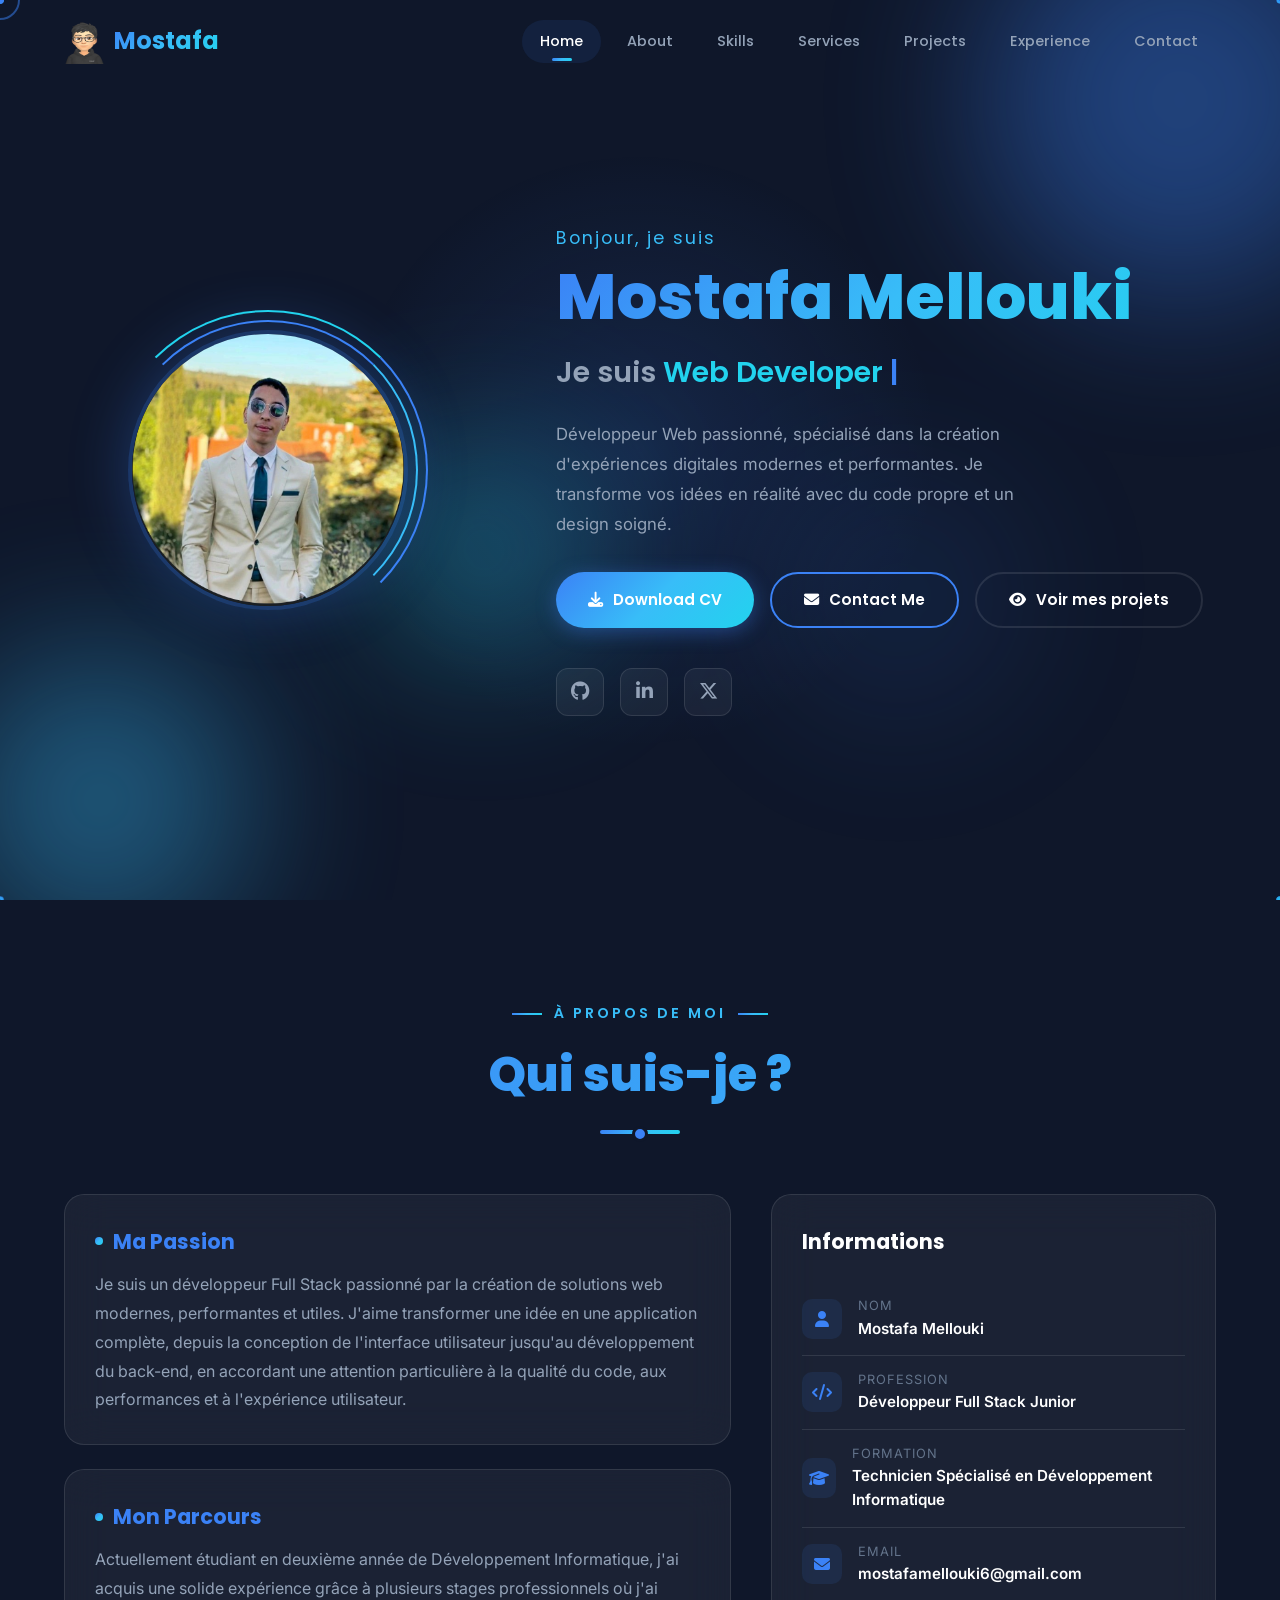
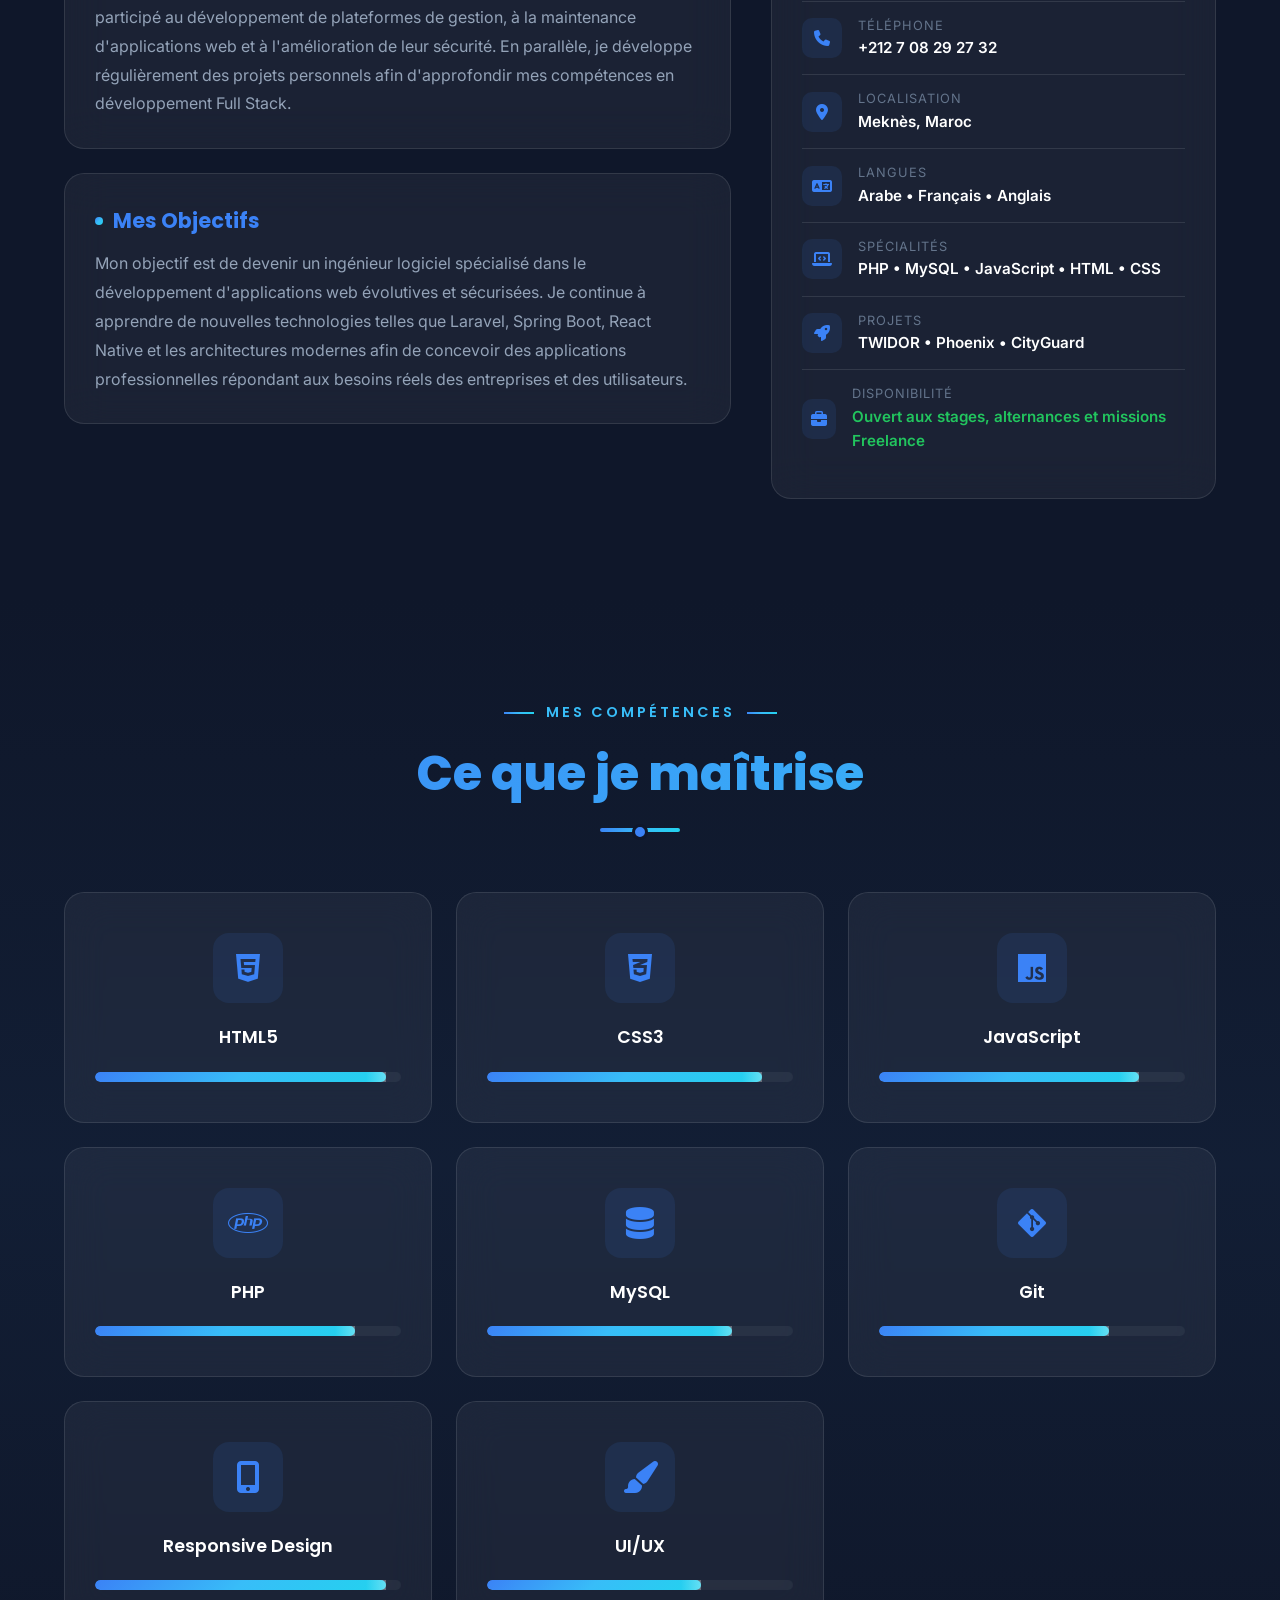
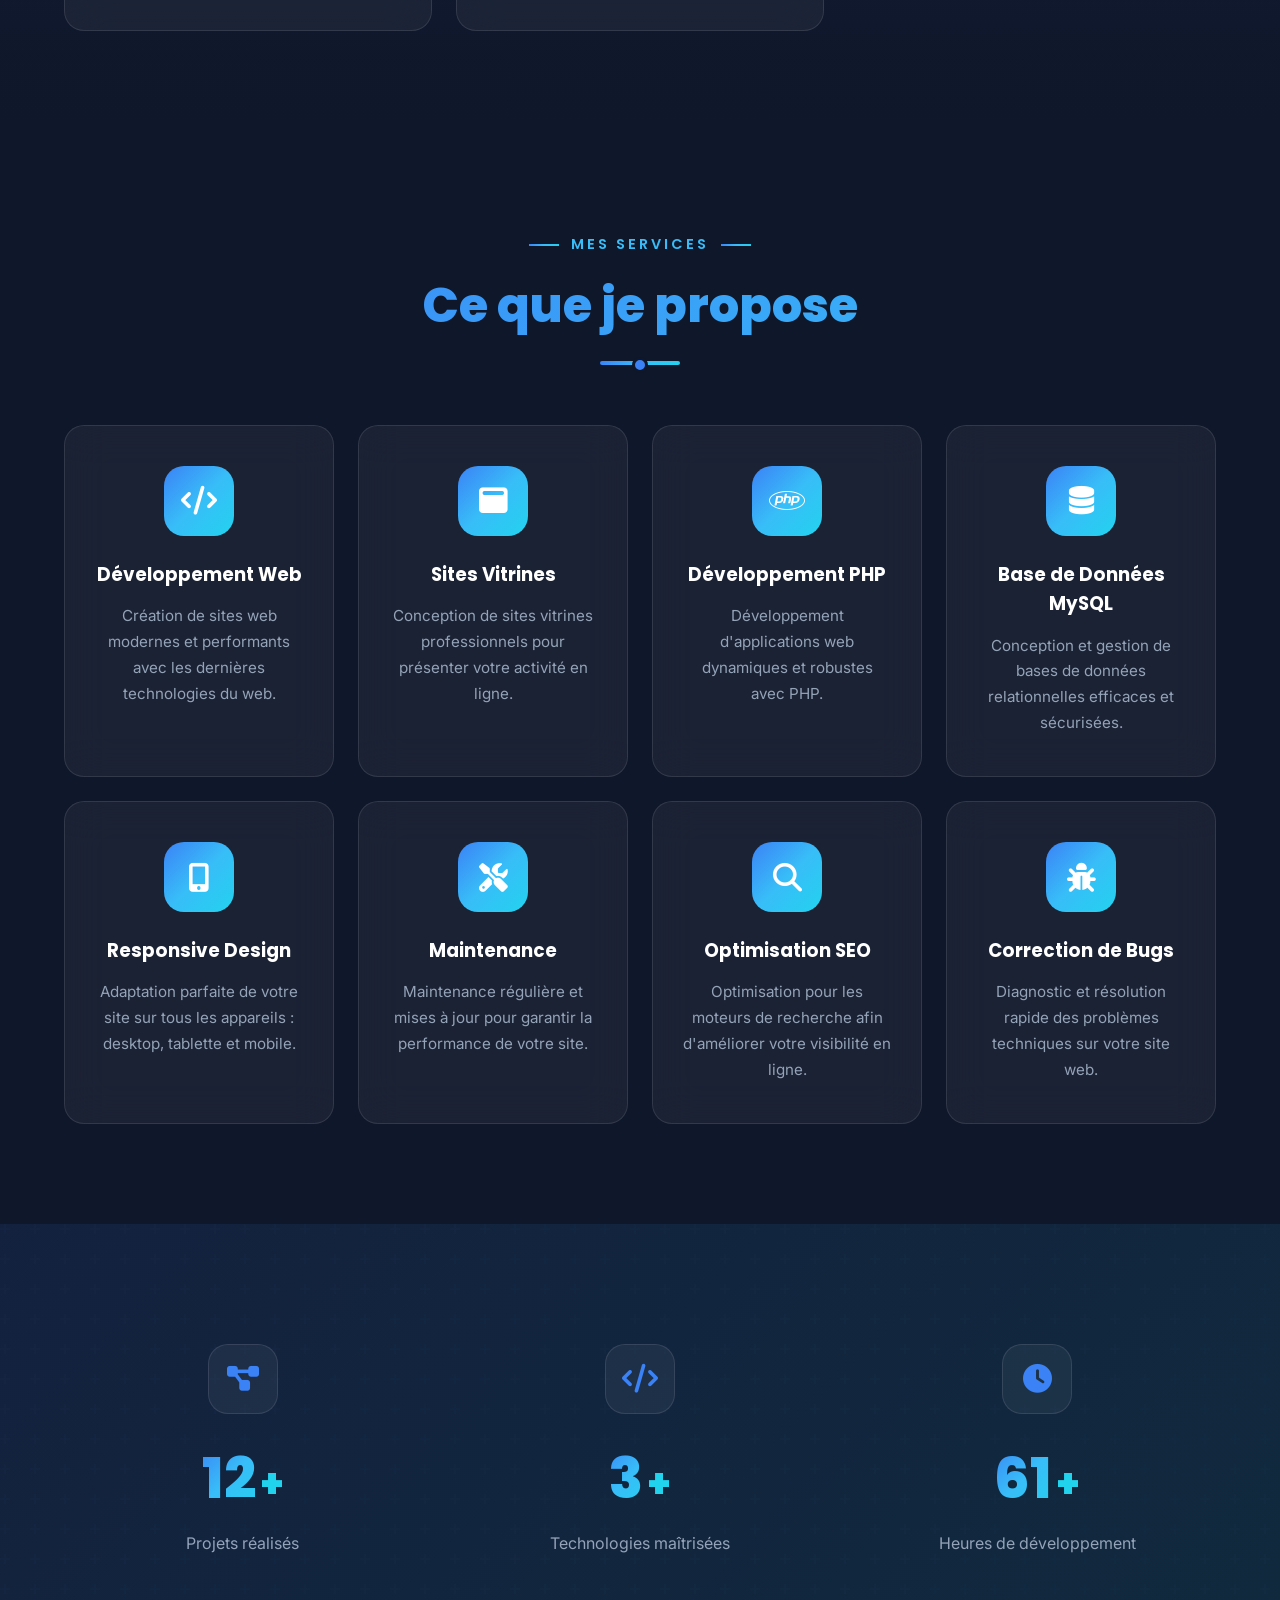
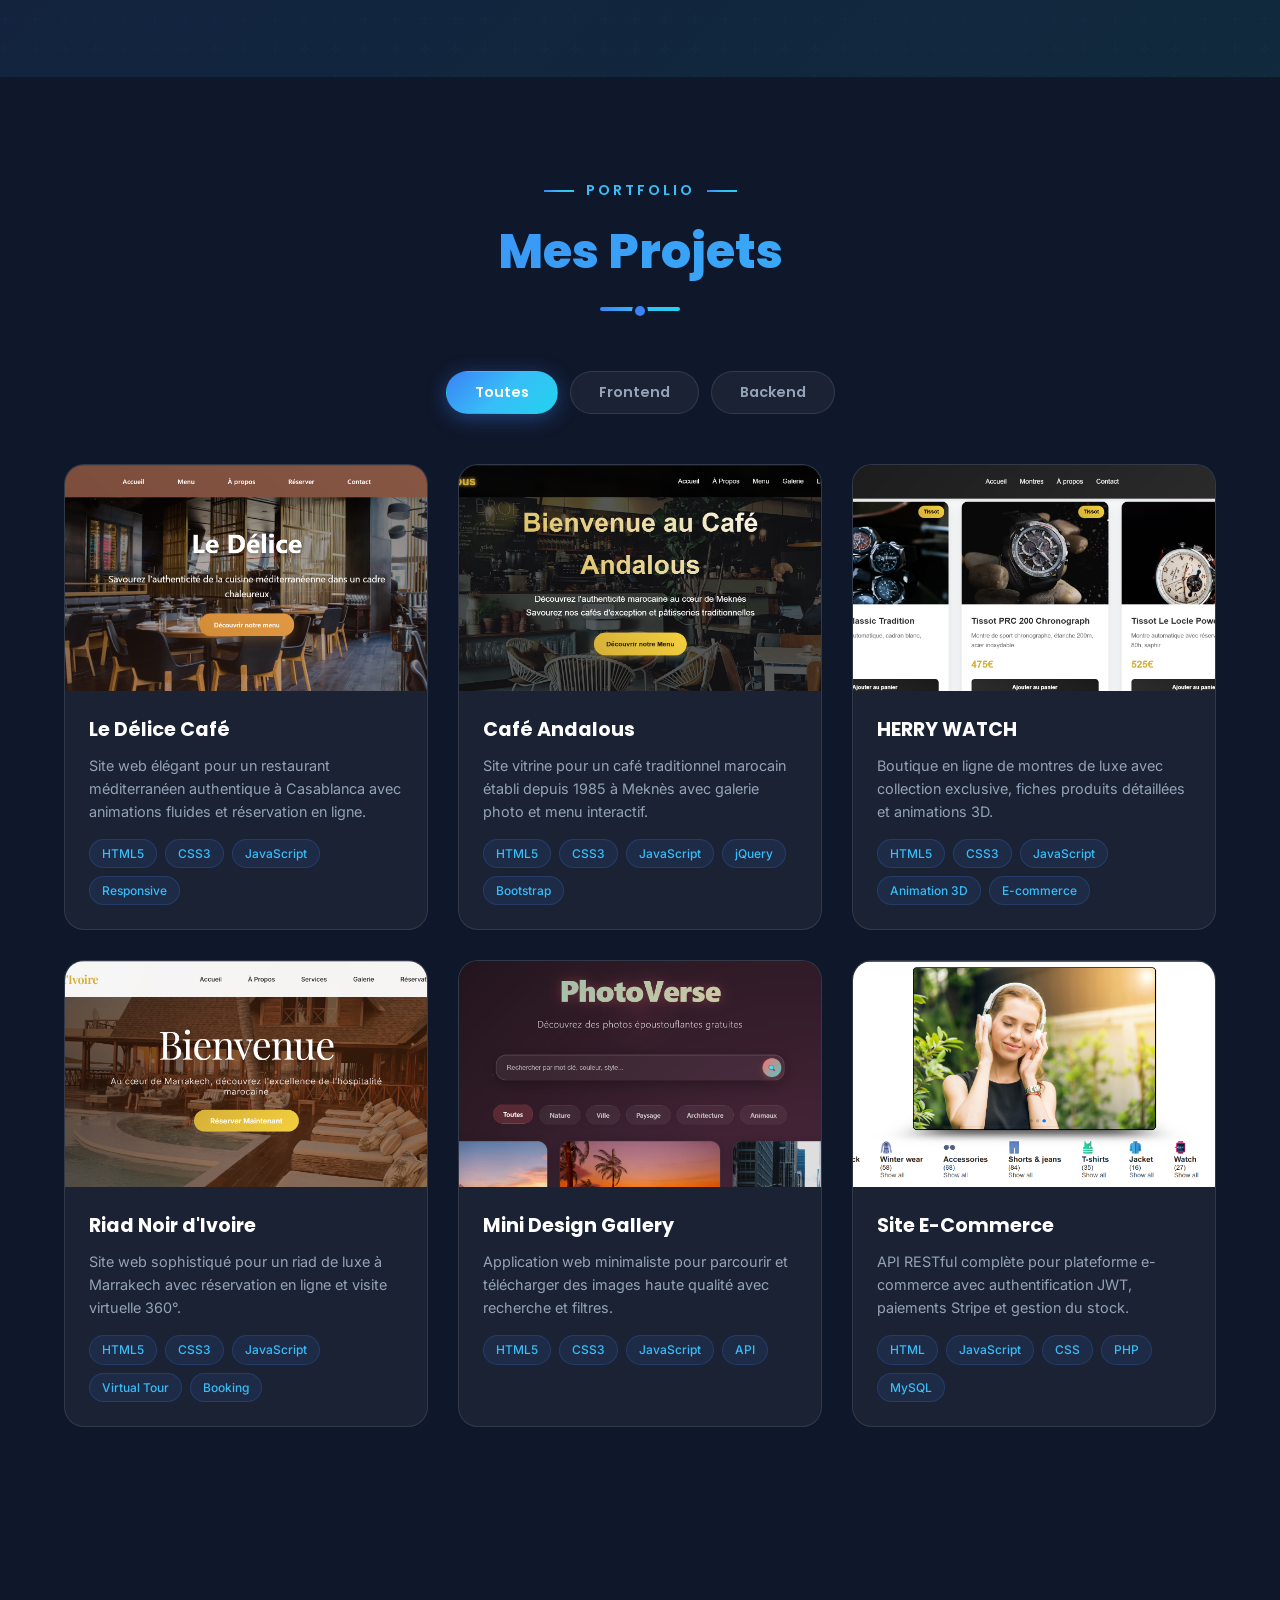
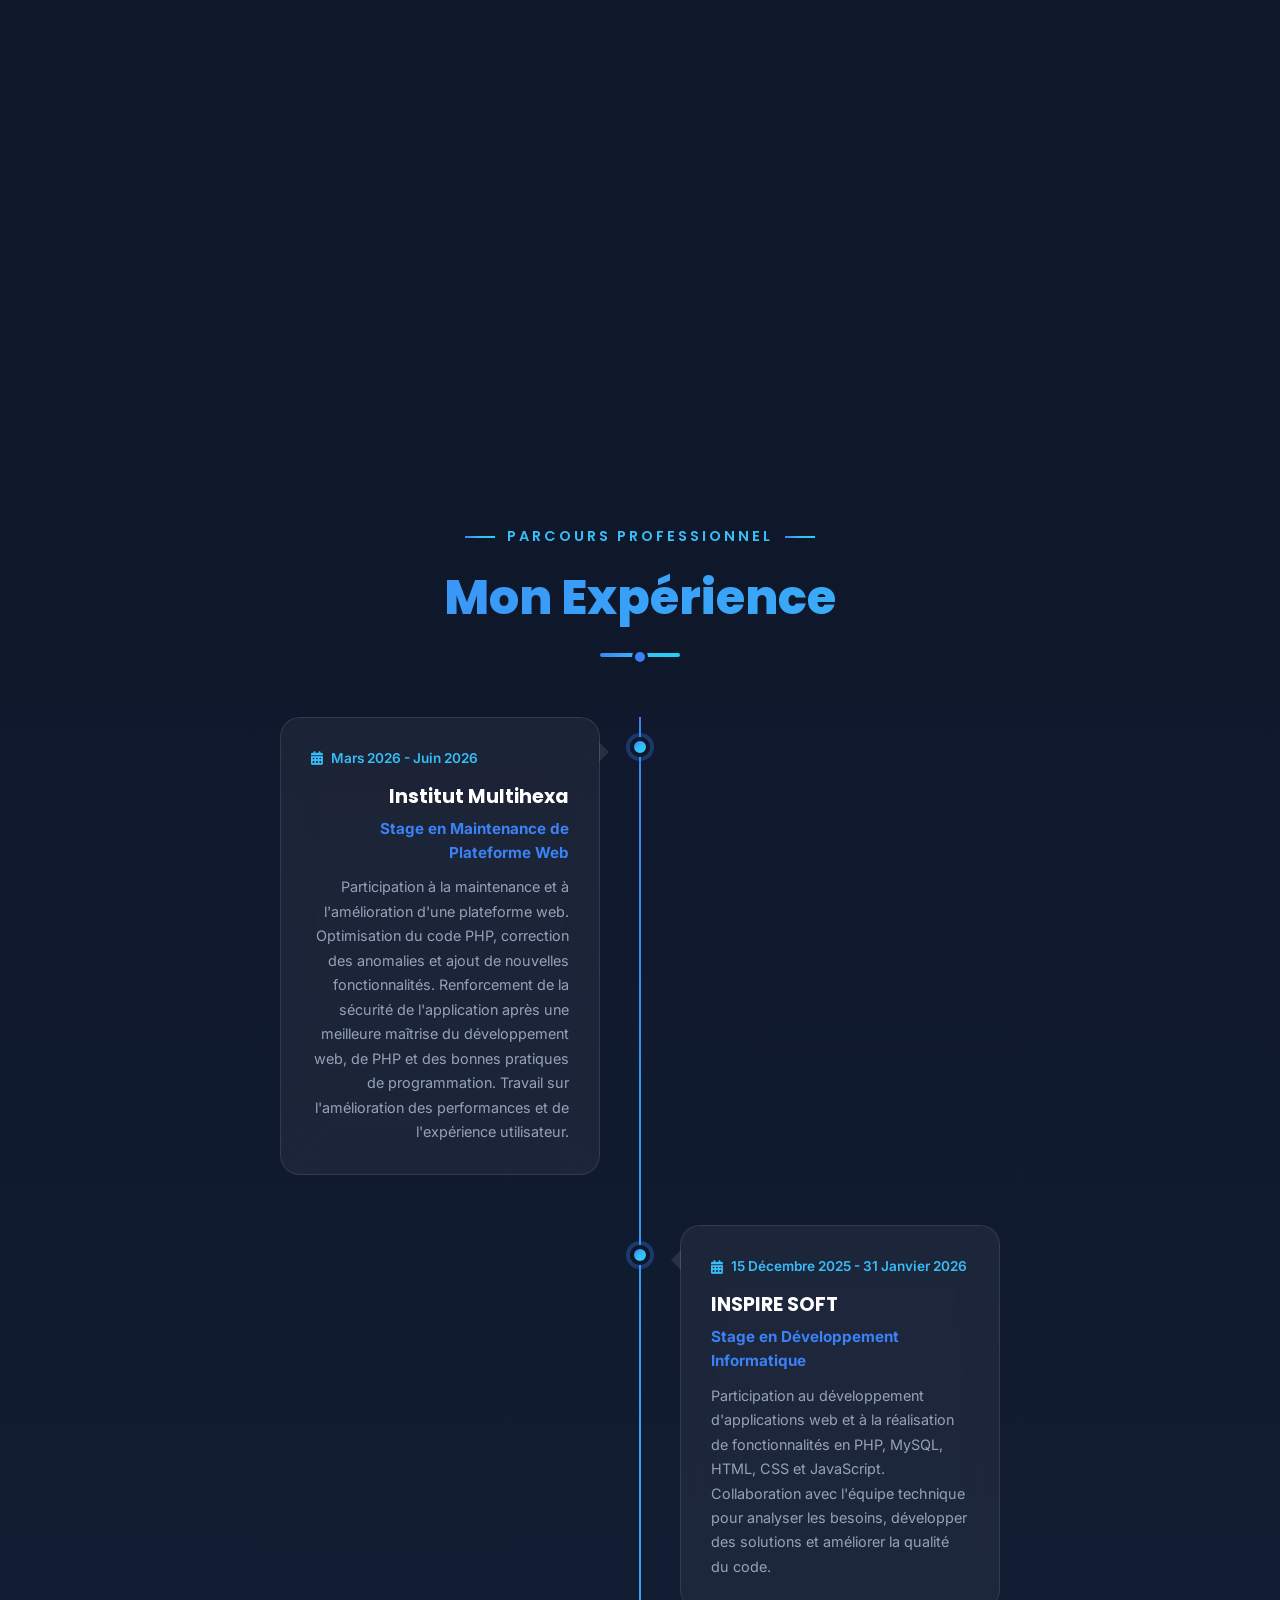
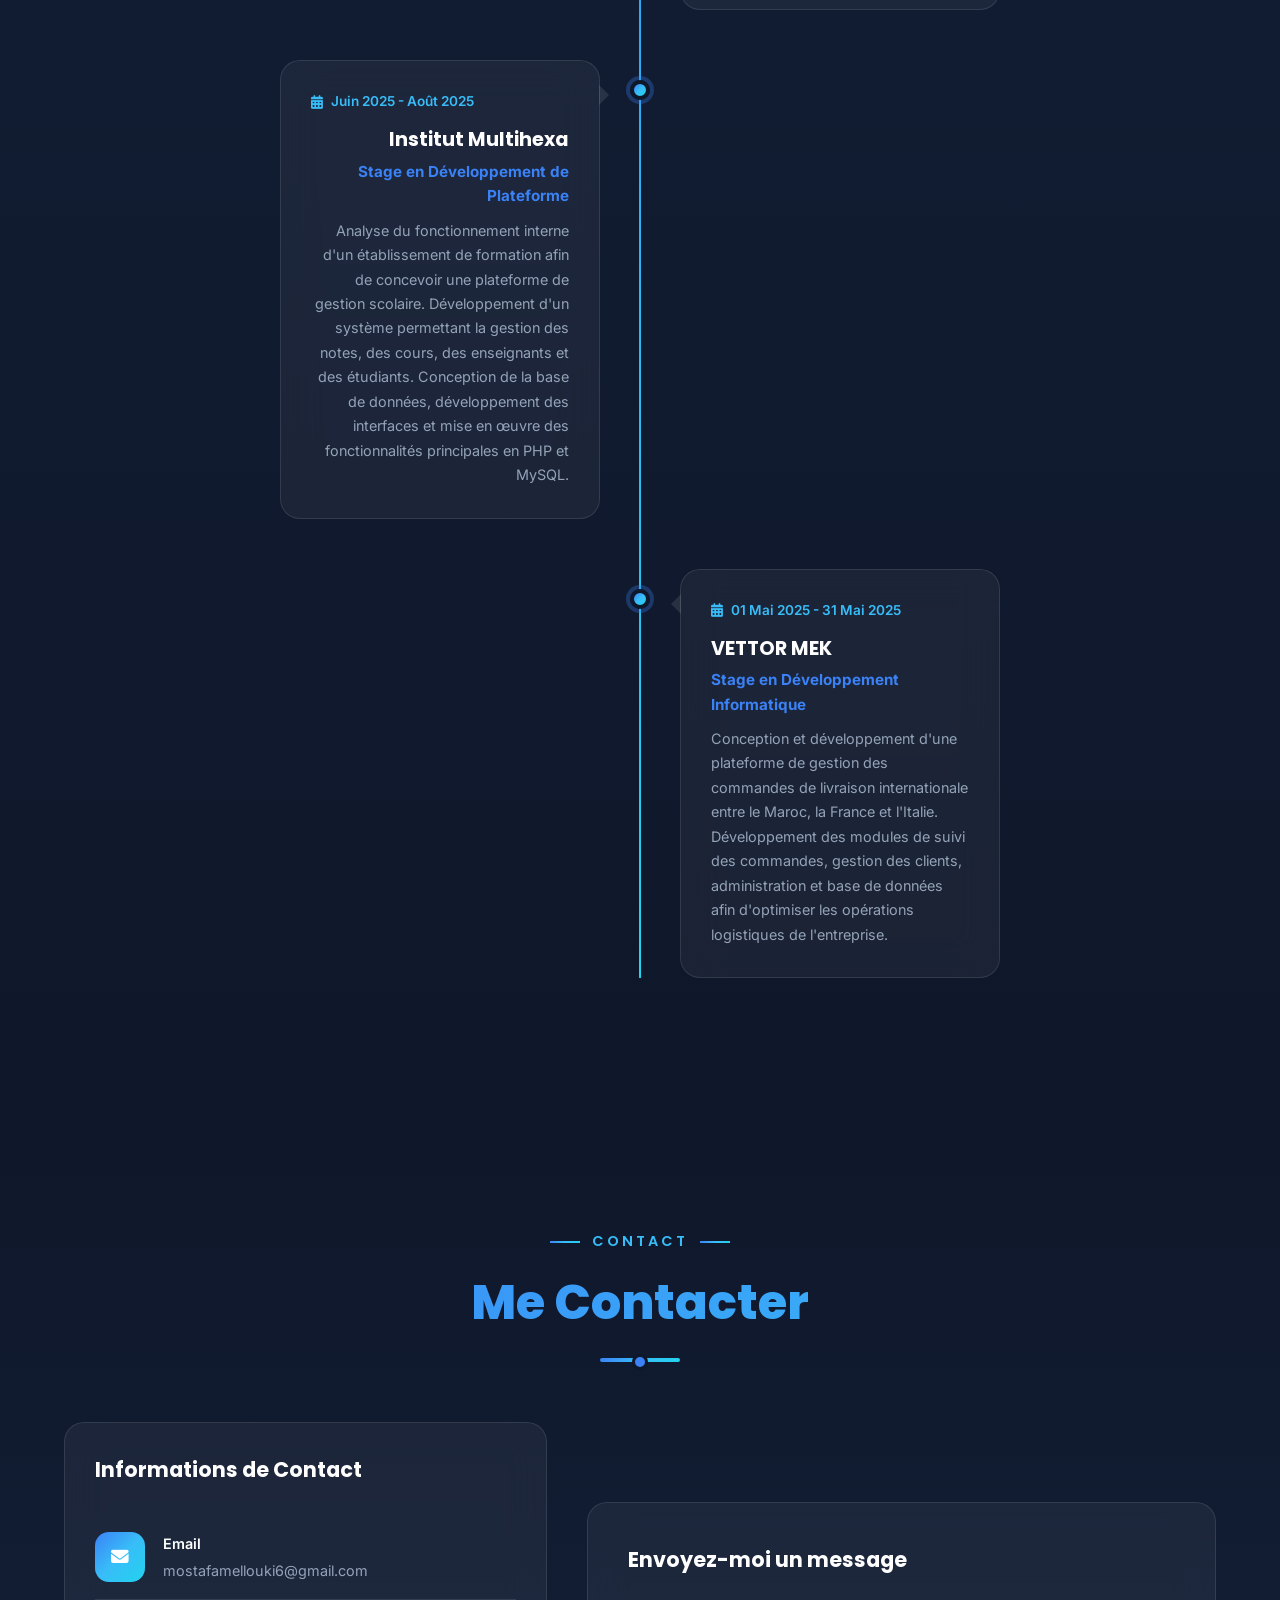
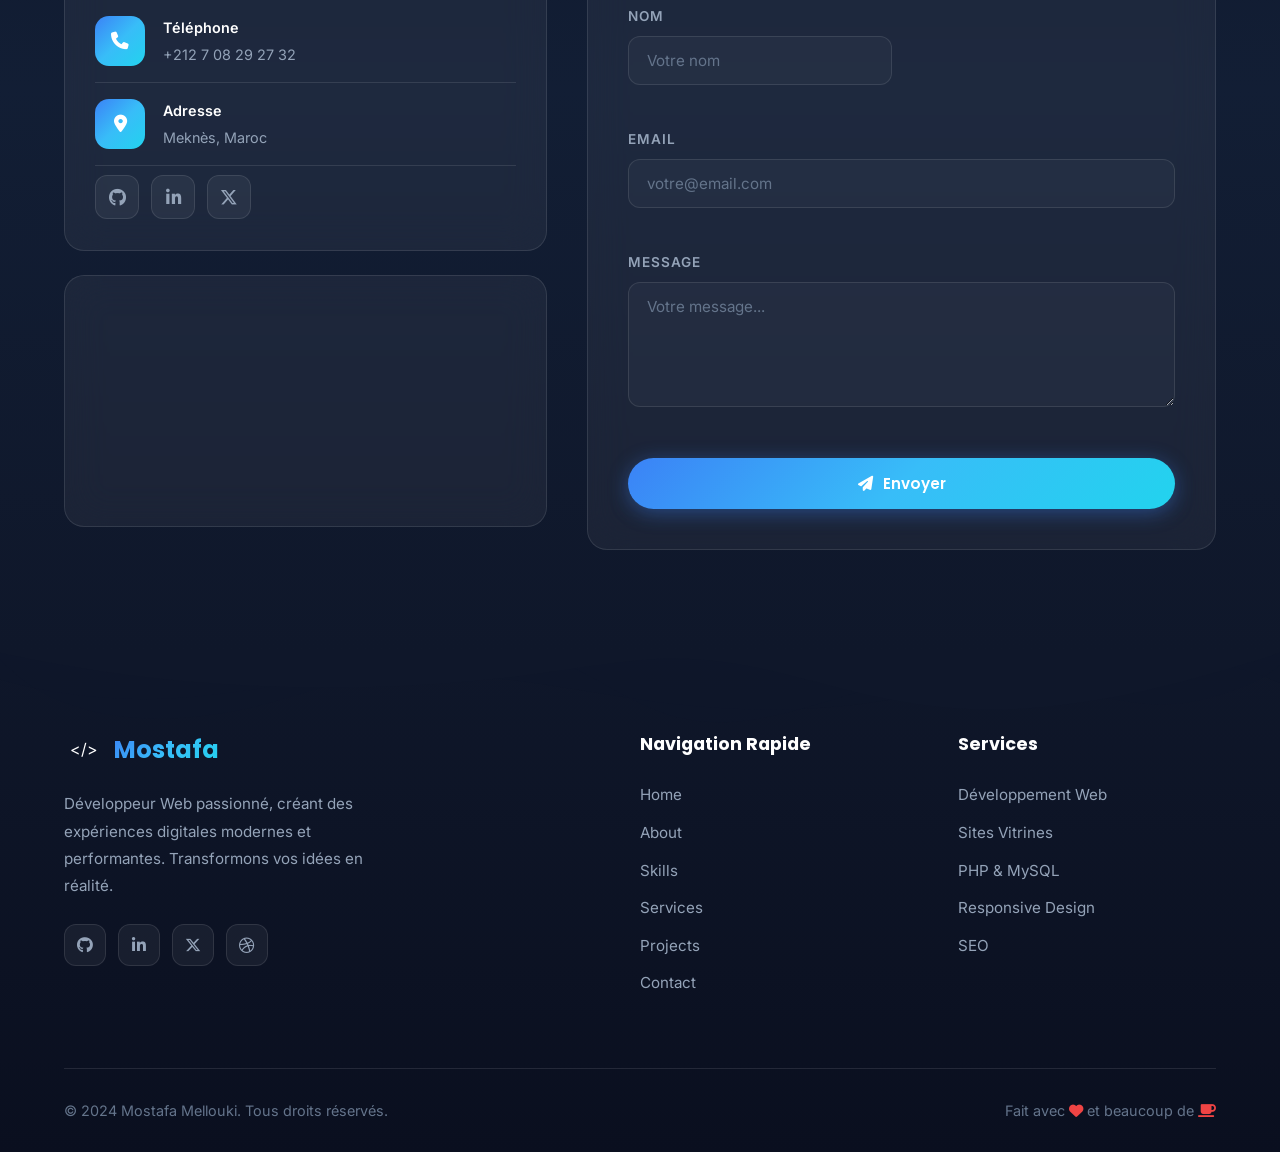
==== index.html @ c0c501f9 "Update index.html" ====
<!DOCTYPE html>
<html lang="fr">

<head>
    <meta charset="UTF-8">
    <meta name="viewport" content="width=device-width, initial-scale=1.0">
    <title>Mostafa Mellouki | Web Developer</title>
    <link rel="icon" href="profile.png" style="border-radius:50% ;">
    <link rel="preconnect" href="https://fonts.googleapis.com">
    <link rel="stylesheet" href="https://cdnjs.cloudflare.com/ajax/libs/font-awesome/6.4.2/css/all.min.css" />
    <link rel="preconnect" href="https://fonts.gstatic.com" crossorigin>
    <link
        href="https://fonts.googleapis.com/css2?family=Inter:wght@300;400;500;600;700;800;900&family=Poppins:wght@300;400;500;600;700;800&display=swap"
        rel="stylesheet">
    <link rel="stylesheet" href="https://cdnjs.cloudflare.com/ajax/libs/font-awesome/6.5.1/css/all.min.css">
    <style>
        :root {
            --bg-primary: #0f172a;
            --bg-secondary: #1e293b;
            --bg-card: rgba(30, 41, 59, 0.6);
            --primary: #3b82f6;
            --secondary: #38bdf8;
            --accent: #22d3ee;
            --text-primary: #ffffff;
            --text-secondary: #94a3b8;
            --text-muted: #64748b;
            --border: rgba(255, 255, 255, 0.1);
            --shadow: 0 8px 32px rgba(0, 0, 0, 0.3);
            --shadow-lg: 0 25px 50px rgba(0, 0, 0, 0.4);
            --gradient-primary: linear-gradient(135deg, #3b82f6, #38bdf8, #22d3ee);
            --gradient-hero: linear-gradient(135deg, #0f172a 0%, #1e3a5f 50%, #0f172a 100%);
            --glass: rgba(255, 255, 255, 0.05);
            --glass-border: rgba(255, 255, 255, 0.1);
            --transition: all 0.3s cubic-bezier(0.4, 0, 0.2, 1);
            --transition-slow: all 0.5s cubic-bezier(0.4, 0, 0.2, 1);
            --font-primary: 'Inter', sans-serif;
            --font-secondary: 'Poppins', sans-serif;
        }


        *,
        *::before,
        *::after {
            margin: 0;
            padding: 0;
            box-sizing: border-box;
        }

        html {
            scroll-behavior: smooth;
            font-size: 16px;
        }

        .notification-area {
            margin-bottom: 20px;
            min-height: 60px;
        }

        .notification {
            padding: 16px 24px;
            border-radius: 12px;
            font-family: var(--font-secondary);
            font-size: 0.95rem;
            font-weight: 600;
            display: flex;
            align-items: center;
            gap: 12px;
            animation: slideDown 0.5s ease, fadeIn 0.5s ease;
            box-shadow: 0 4px 20px rgba(0, 0, 0, 0.2);
            position: relative;
            overflow: hidden;
        }

        .notification::before {
            content: '';
            position: absolute;
            left: 0;
            top: 0;
            bottom: 0;
            width: 4px;
        }

        .notification-success {
            background: rgba(34, 197, 94, 0.1);
            border: 1px solid rgba(34, 197, 94, 0.3);
            color: #22c55e;
        }

        .notification-success::before {
            background: #22c55e;
        }

        .notification-error {
            background: rgba(239, 68, 68, 0.1);
            border: 1px solid rgba(239, 68, 68, 0.3);
            color: #ef4444;
        }

        .notification-error::before {
            background: #ef4444;
        }

        .notification i {
            font-size: 1.2rem;
        }

        .notification-close {
            margin-left: auto;
            background: none;
            border: none;
            color: inherit;
            cursor: none;
            font-size: 1rem;
            opacity: 0.6;
            transition: opacity 0.3s;
        }

        .notification-close:hover {
            opacity: 1;
        }

        @keyframes slideDown {
            from {
                transform: translateY(-20px);
            }

            to {
                transform: translateY(0);
            }
        }

        @keyframes fadeIn {
            from {
                opacity: 0;
            }

            to {
                opacity: 1;
            }
        }

        body {
            font-family: var(--font-primary);
            background: var(--bg-primary);
            color: var(--text-primary);
            line-height: 1.6;
            overflow-x: hidden;
            cursor: none;
        }

        ::selection {
            background: var(--primary);
            color: var(--text-primary);
        }

        ::-webkit-scrollbar {
            width: 8px;
        }

        ::-webkit-scrollbar-track {
            background: var(--bg-primary);
        }

        ::-webkit-scrollbar-thumb {
            background: var(--primary);
            border-radius: 4px;
        }

        ::-webkit-scrollbar-thumb:hover {
            background: var(--secondary);
        }


        #preloader {
            position: fixed;
            top: 0;
            left: 0;
            width: 100%;
            height: 100%;
            background: var(--bg-primary);
            display: flex;
            align-items: center;
            justify-content: center;
            z-index: 10000;
            transition: opacity 0.5s ease, visibility 0.5s ease;
        }

        #preloader.hidden {
            opacity: 0;
            visibility: hidden;
        }

        .preloader-content {
            text-align: center;
        }

        .loader-ring {
            width: 80px;
            height: 80px;
            border: 4px solid transparent;
            border-top-color: var(--primary);
            border-right-color: var(--secondary);
            border-radius: 50%;
            animation: spin 1s linear infinite;
            margin: 0 auto 20px;
        }

        .loader-text {
            font-family: var(--font-secondary);
            font-size: 1.2rem;
            color: var(--text-secondary);
            letter-spacing: 2px;
            animation: pulse 1.5s ease-in-out infinite;
        }

        @keyframes spin {
            to {
                transform: rotate(360deg);
            }
        }

        @keyframes pulse {

            0%,
            100% {
                opacity: 0.5;
            }

            50% {
                opacity: 1;
            }
        }


        .cursor-dot,
        .cursor-outline {
            position: fixed;
            top: 0;
            left: 0;
            transform: translate(-50%, -50%);
            border-radius: 50%;
            pointer-events: none;
            z-index: 9999;
            transition: opacity 0.3s ease;
        }

        .cursor-dot {
            width: 8px;
            height: 8px;
            background: var(--primary);
        }

        .cursor-outline {
            width: 40px;
            height: 40px;
            border: 2px solid var(--primary);
            opacity: 0.5;
            transition: width 0.2s, height 0.2s, opacity 0.2s;
        }

        body:hover .cursor-dot,
        body:hover .cursor-outline {
            opacity: 1;
        }


        a:hover~.cursor-outline,
        button:hover~.cursor-outline,
        .project-card:hover~.cursor-outline,
        .service-card:hover~.cursor-outline {
            width: 60px;
            height: 60px;
            border-color: var(--accent);
            background: rgba(34, 211, 238, 0.1);
        }

        @media (pointer: coarse) {

            .cursor-dot,
            .cursor-outline {
                display: none;
            }

            body {
                cursor: auto;
            }
        }


        .scroll-progress {
            position: fixed;
            top: 0;
            left: 0;
            width: 0%;
            height: 3px;
            background: var(--gradient-primary);
            z-index: 9998;
            transition: width 0.1s ease;
        }


        #particles-canvas {
            position: fixed;
            top: 0;
            left: 0;
            width: 100%;
            height: 100%;
            pointer-events: none;
            z-index: 0;
        }


        .container {
            max-width: 1200px;
            margin: 0 auto;
            padding: 0 24px;
        }


        .glass-card {
            background: var(--glass);
            backdrop-filter: blur(20px);
            -webkit-backdrop-filter: blur(20px);
            border: 1px solid var(--glass-border);
            border-radius: 20px;
            padding: 30px;
            transition: var(--transition);
        }

        .glass-card:hover {
            border-color: rgba(59, 130, 246, 0.3);
            box-shadow: 0 8px 32px rgba(59, 130, 246, 0.15);
            transform: translateY(-5px);
        }


        .section-header {
            text-align: center;
            margin-bottom: 60px;
        }

        .section-subtitle {
            display: inline-block;
            font-family: var(--font-secondary);
            font-size: 0.9rem;
            font-weight: 600;
            text-transform: uppercase;
            letter-spacing: 3px;
            color: var(--secondary);
            margin-bottom: 12px;
            position: relative;
        }

        .section-subtitle::before,
        .section-subtitle::after {
            content: '';
            display: inline-block;
            width: 30px;
            height: 2px;
            background: var(--gradient-primary);
            vertical-align: middle;
            margin: 0 12px;
        }

        .section-title {
            font-family: var(--font-secondary);
            font-size: clamp(2rem, 5vw, 3rem);
            font-weight: 800;
            color: var(--text-primary);
            margin-bottom: 16px;
            background: var(--gradient-primary);
            -webkit-background-clip: text;
            -webkit-text-fill-color: transparent;
            background-clip: text;
        }

        .section-line {
            width: 80px;
            height: 4px;
            background: var(--gradient-primary);
            border-radius: 2px;
            margin: 0 auto;
            position: relative;
        }

        .section-line::after {
            content: '';
            position: absolute;
            top: -4px;
            left: 50%;
            transform: translateX(-50%);
            width: 16px;
            height: 16px;
            background: var(--primary);
            border-radius: 50%;
            border: 3px solid var(--bg-primary);
        }


        .btn {
            display: inline-flex;
            align-items: center;
            gap: 10px;
            padding: 14px 32px;
            font-family: var(--font-secondary);
            font-size: 0.95rem;
            font-weight: 600;
            text-decoration: none;
            border-radius: 50px;
            border: none;
            cursor: none;
            transition: var(--transition);
            position: relative;
            overflow: hidden;
        }

        .btn-primary {
            background: var(--gradient-primary);
            color: var(--text-primary);
            box-shadow: 0 4px 20px rgba(59, 130, 246, 0.4);
        }

        .btn-primary:hover {
            transform: translateY(-3px);
            box-shadow: 0 8px 30px rgba(59, 130, 246, 0.6);
        }

        .btn-primary::before {
            content: '';
            position: absolute;
            top: 0;
            left: -100%;
            width: 100%;
            height: 100%;
            background: linear-gradient(90deg, transparent, rgba(255, 255, 255, 0.2), transparent);
            transition: 0.5s;
        }

        .btn-primary:hover::before {
            left: 100%;
        }

        .btn-secondary {
            background: transparent;
            color: var(--text-primary);
            border: 2px solid var(--primary);
        }

        .btn-secondary:hover {
            background: var(--primary);
            transform: translateY(-3px);
            box-shadow: 0 8px 30px rgba(59, 130, 246, 0.4);
        }

        .btn-outline {
            background: transparent;
            color: var(--text-primary);
            border: 2px solid var(--glass-border);
        }

        .btn-outline:hover {
            border-color: var(--secondary);
            background: rgba(56, 189, 248, 0.1);
            transform: translateY(-3px);
        }


        #header {
            position: fixed;
            top: 0;
            left: 0;
            width: 100%;
            z-index: 1000;
            transition: var(--transition);
        }

        .navbar {
            padding: 20px 0;
            transition: var(--transition);
        }

        .navbar.scrolled {
            padding: 12px 0;
            background: rgba(15, 23, 42, 0.85);
            backdrop-filter: blur(20px);
            -webkit-backdrop-filter: blur(20px);
            border-bottom: 1px solid var(--glass-border);
        }

        .nav-container {
            max-width: 1200px;
            margin: 0 auto;
            padding: 0 24px;
            display: flex;
            align-items: center;
            justify-content: space-between;
        }

        .logo {
            display: flex;
            align-items: center;
            gap: 10px;
            text-decoration: none;
            color: var(--text-primary);
            font-family: var(--font-secondary);
            font-size: 1.5rem;
            font-weight: 700;
        }

        .logo-icon {
            display: inline-flex;
            align-items: center;
            justify-content: center;
            width: 40px;
            height: 40px;
            border-radius: 10px;
            font-size: 1rem;
            color: var(--text-primary);
        }

        .logo-icon img {
            height: 110%;
            width: 110%;
        }

        .logo-text {
            background: var(--gradient-primary);
            -webkit-background-clip: text;
            -webkit-text-fill-color: transparent;
            background-clip: text;
        }

        .nav-menu {
            display: flex;
            list-style: none;
            gap: 8px;
        }

        .nav-link {
            display: block;
            padding: 10px 18px;
            color: var(--text-secondary);
            text-decoration: none;
            font-family: var(--font-secondary);
            font-size: 0.9rem;
            font-weight: 500;
            border-radius: 50px;
            transition: var(--transition);
            position: relative;
        }

        .nav-link:hover,
        .nav-link.active {
            color: var(--text-primary);
            background: rgba(59, 130, 246, 0.1);
        }

        .nav-link.active::after {
            content: '';
            position: absolute;
            bottom: 2px;
            left: 50%;
            transform: translateX(-50%);
            width: 20px;
            height: 3px;
            background: var(--gradient-primary);
            border-radius: 2px;
        }

        .hamburger {
            display: none;
            flex-direction: column;
            gap: 5px;
            cursor: none;
            padding: 5px;
            z-index: 1001;
        }

        .bar {
            width: 28px;
            height: 3px;
            background: var(--text-primary);
            border-radius: 3px;
            transition: var(--transition);
        }

        .hamburger.active .bar:nth-child(1) {
            transform: rotate(45deg) translate(5px, 5px);
        }

        .hamburger.active .bar:nth-child(2) {
            opacity: 0;
        }

        .hamburger.active .bar:nth-child(3) {
            transform: rotate(-45deg) translate(6px, -6px);
        }


        .hero {
            min-height: 100vh;
            display: flex;
            align-items: center;
            justify-content: center;
            position: relative;
            padding: 120px 24px 80px;
            overflow: hidden;
        }

        .hero-shapes {
            position: absolute;
            inset: 0;
            overflow: hidden;
            pointer-events: none;
        }

        .shape {
            position: absolute;
            border-radius: 50%;
            filter: blur(80px);
            opacity: 0.4;
            animation: float 8s ease-in-out infinite;
        }

        .shape-1 {
            width: 400px;
            height: 400px;
            background: var(--primary);
            top: -100px;
            right: -100px;
            animation-delay: 0s;
        }

        .shape-2 {
            width: 300px;
            height: 300px;
            background: var(--secondary);
            bottom: -50px;
            left: -50px;
            animation-delay: -2s;
        }

        .shape-3 {
            width: 200px;
            height: 200px;
            background: var(--accent);
            top: 50%;
            left: 30%;
            animation-delay: -4s;
        }

        .shape-4 {
            width: 250px;
            height: 250px;
            background: rgba(59, 130, 246, 0.3);
            bottom: 20%;
            right: 20%;
            animation-delay: -6s;
        }

        @keyframes float {

            0%,
            100% {
                transform: translate(0, 0) scale(1);
            }

            25% {
                transform: translate(30px, -30px) scale(1.05);
            }

            50% {
                transform: translate(-20px, 20px) scale(0.95);
            }

            75% {
                transform: translate(20px, 10px) scale(1.02);
            }
        }

        .hero-content {
            display: grid;
            grid-template-columns: 1fr 1.5fr;
            gap: 60px;
            align-items: center;
            max-width: 1200px;
            width: 100%;
            position: relative;
            z-index: 1;
        }

        .hero-image {
            display: flex;
            justify-content: center;
        }

        .profile-wrapper {
            position: relative;
            width: 280px;
            height: 280px;
        }

        .profile-ring,
        .profile-ring-2 {
            position: absolute;
            inset: -10px;
            border-radius: 50%;
            border: 2px solid transparent;
            border-top-color: var(--primary);
            border-right-color: var(--secondary);
            animation: spin 8s linear infinite;
        }

        .profile-ring-2 {
            inset: -20px;
            border-top-color: var(--accent);
            border-right-color: var(--primary);
            animation: spin 12s linear infinite reverse;
        }

        .profile-img {
            width: 100%;
            height: 100%;
            object-fit: cover;
            border-radius: 50%;
            border: 4px solid rgba(59, 130, 246, 0.3);
            box-shadow: 0 0 60px rgba(59, 130, 246, 0.3);
            transition: var(--transition);
        }

        .profile-img:hover {
            transform: scale(1.05);
            box-shadow: 0 0 80px rgba(59, 130, 246, 0.5);
        }

        .hero-text {
            text-align: left;
        }

        .hero-greeting {
            font-family: var(--font-secondary);
            font-size: 1.1rem;
            color: var(--secondary);
            margin-bottom: 10px;
            letter-spacing: 2px;
        }

        .hero-name {
            font-family: var(--font-secondary);
            font-size: clamp(2.5rem, 6vw, 4rem);
            font-weight: 800;
            line-height: 1.1;
            margin-bottom: 16px;
            background: var(--gradient-primary);
            -webkit-background-clip: text;
            -webkit-text-fill-color: transparent;
            background-clip: text;
        }

        .hero-title {
            font-family: var(--font-secondary);
            font-size: clamp(1.2rem, 3vw, 1.8rem);
            font-weight: 600;
            color: var(--text-secondary);
            margin-bottom: 24px;
            min-height: 40px;
        }

        .typing-text {
            color: var(--accent);
        }

        .cursor {
            color: var(--primary);
            animation: blink 1s step-end infinite;
        }

        @keyframes blink {
            50% {
                opacity: 0;
            }
        }

        .hero-description {
            font-size: 1.05rem;
            color: var(--text-secondary);
            max-width: 500px;
            margin-bottom: 32px;
            line-height: 1.8;
        }

        .hero-buttons {
            display: flex;
            gap: 16px;
            margin-bottom: 40px;
            flex-wrap: wrap;
        }

        .hero-socials {
            display: flex;
            gap: 16px;
        }

        .social-link {
            display: flex;
            align-items: center;
            justify-content: center;
            width: 48px;
            height: 48px;
            background: var(--glass);
            border: 1px solid var(--glass-border);
            border-radius: 12px;
            color: var(--text-secondary);
            font-size: 1.2rem;
            text-decoration: none;
            transition: var(--transition);
        }

        .social-link:hover {
            background: var(--gradient-primary);
            border-color: transparent;
            color: var(--text-primary);
            transform: translateY(-5px);
            box-shadow: 0 10px 30px rgba(59, 130, 246, 0.3);
        }







        @keyframes bounce {

            0%,
            100% {
                transform: translateX(-50%) translateY(0);
            }

            50% {
                transform: translateX(-50%) translateY(-10px);
            }
        }

        .about {
            padding: 100px 0;
            position: relative;
        }

        .about-content {
            display: grid;
            grid-template-columns: 1.5fr 1fr;
            gap: 40px;
            align-items: start;
        }

        .about-text {
            display: flex;
            flex-direction: column;
            gap: 24px;
        }

        .about-card h3 {
            font-family: var(--font-secondary);
            font-size: 1.3rem;
            font-weight: 700;
            color: var(--primary);
            margin-bottom: 12px;
            display: flex;
            align-items: center;
            gap: 10px;
        }

        .about-card h3::before {
            content: '';
            display: inline-block;
            width: 8px;
            height: 8px;
            background: var(--gradient-primary);
            border-radius: 50%;
        }

        .about-card p {
            color: var(--text-secondary);
            line-height: 1.8;
        }

        .info-card h3 {
            font-family: var(--font-secondary);
            font-size: 1.3rem;
            font-weight: 700;
            margin-bottom: 24px;
            color: var(--text-primary);
        }

        .info-item {
            display: flex;
            align-items: center;
            gap: 16px;
            padding: 14px 0;
            border-bottom: 1px solid var(--glass-border);
        }

        .info-item:last-child {
            border-bottom: none;
        }

        .info-item i {
            width: 40px;
            height: 40px;
            display: flex;
            align-items: center;
            justify-content: center;
            background: rgba(59, 130, 246, 0.1);
            border-radius: 10px;
            color: var(--primary);
            font-size: 1rem;
        }

        .info-item div {
            display: flex;
            flex-direction: column;
        }

        .info-label {
            font-size: 0.8rem;
            color: var(--text-muted);
            text-transform: uppercase;
            letter-spacing: 1px;
        }

        .info-value {
            font-weight: 600;
            color: var(--text-primary);
            font-size: 0.95rem;
        }

        .info-value.available {
            color: #22c55e;
        }

        .skills {
            padding: 100px 0;
            background: linear-gradient(180deg, var(--bg-primary) 0%, rgba(30, 58, 95, 0.2) 50%, var(--bg-primary) 100%);
        }

        .skills-grid {
            display: grid;
            grid-template-columns: repeat(auto-fit, minmax(280px, 1fr));
            gap: 24px;
        }

        .skill-card {
            text-align: center;
            padding: 40px 30px;
            position: relative;
            overflow: hidden;
        }

        .skill-card::before {
            content: '';
            position: absolute;
            top: 0;
            left: 0;
            width: 100%;
            height: 3px;
            background: var(--gradient-primary);
            transform: scaleX(0);
            transform-origin: left;
            transition: transform 0.5s ease;
        }

        .skill-card:hover::before {
            transform: scaleX(1);
        }

        .skill-icon {
            width: 70px;
            height: 70px;
            display: flex;
            align-items: center;
            justify-content: center;
            background: rgba(59, 130, 246, 0.1);
            border-radius: 16px;
            margin: 0 auto 20px;
            font-size: 2rem;
            color: var(--primary);
            transition: var(--transition);
        }

        .skill-card:hover .skill-icon {
            background: var(--gradient-primary);
            color: var(--text-primary);
            transform: rotateY(360deg);
        }

        .skill-card h3 {
            font-family: var(--font-secondary);
            font-size: 1.1rem;
            font-weight: 600;
            margin-bottom: 20px;
            color: var(--text-primary);
        }

        .skill-bar {
            width: 100%;
            height: 10px;
            background: rgba(255, 255, 255, 0.05);
            border-radius: 5px;
            overflow: hidden;
            position: relative;
        }

        .skill-progress {
            height: 100%;
            background: var(--gradient-primary);
            border-radius: 5px;
            width: 0%;
            transition: width 1.5s cubic-bezier(0.4, 0, 0.2, 1);
            position: relative;
        }

        .skill-progress::after {
            content: '';
            position: absolute;
            top: 0;
            right: 0;
            width: 20px;
            height: 100%;
            background: linear-gradient(90deg, transparent, rgba(255, 255, 255, 0.3));
            animation: shimmer 2s infinite;
        }

        @keyframes shimmer {
            0% {
                transform: translateX(-20px);
            }

            100% {
                transform: translateX(20px);
            }
        }

        .skill-percent {
            position: absolute;
            top: -30px;
            right: 0;
            font-family: var(--font-secondary);
            font-size: 0.85rem;
            font-weight: 700;
            color: var(--accent);
        }

        .services {
            padding: 100px 0;
        }

        .services-grid {
            display: grid;
            grid-template-columns: repeat(auto-fit, minmax(260px, 1fr));
            gap: 24px;
        }

        .service-card {
            text-align: center;
            padding: 40px 30px;
            position: relative;
            overflow: hidden;
            cursor: none;
        }

        .service-shine {
            position: absolute;
            top: -50%;
            left: -50%;
            width: 200%;
            height: 200%;
            background: linear-gradient(to right,
                    transparent 0%,
                    rgba(255, 255, 255, 0.03) 50%,
                    transparent 100%);
            transform: rotate(45deg) translateX(-100%);
            transition: transform 0.6s ease;
            pointer-events: none;
        }

        .service-card:hover .service-shine {
            transform: rotate(45deg) translateX(100%);
        }

        .service-icon {
            width: 70px;
            height: 70px;
            display: flex;
            align-items: center;
            justify-content: center;
            background: var(--gradient-primary);
            border-radius: 20px;
            margin: 0 auto 24px;
            font-size: 1.8rem;
            color: var(--text-primary);
            transition: var(--transition);
            position: relative;
            z-index: 1;
        }

        .service-card:hover .service-icon {
            transform: translateY(-10px) rotate(5deg);
            box-shadow: 0 15px 40px rgba(59, 130, 246, 0.4);
        }

        .service-card h3 {
            font-family: var(--font-secondary);
            font-size: 1.15rem;
            font-weight: 700;
            margin-bottom: 14px;
            color: var(--text-primary);
            position: relative;
            z-index: 1;
        }

        .service-card p {
            color: var(--text-secondary);
            font-size: 0.95rem;
            line-height: 1.7;
            position: relative;
            z-index: 1;
        }

        .statistics {
            padding: 80px 0;
            background: linear-gradient(135deg, rgba(59, 130, 246, 0.1), rgba(34, 211, 238, 0.1));
            position: relative;
            overflow: hidden;
        }

        .statistics::before {
            content: '';
            position: absolute;
            inset: 0;
            background: url("data:image/svg+xml,%3Csvg width='60' height='60' viewBox='0 0 60 60' xmlns='http://www.w3.org/2000/svg'%3E%3Cg fill='none' fill-rule='evenodd'%3E%3Cg fill='%233b82f6' fill-opacity='0.03'%3E%3Cpath d='M36 34v-4h-2v4h-4v2h4v4h2v-4h4v-2h-4zm0-30V0h-2v4h-4v2h4v4h2V6h4V4h-4zM6 34v-4H4v4H0v2h4v4h2v-4h4v-2H6zM6 4V0H4v4H0v2h4v4h2V6h4V4H6z'/%3E%3C/g%3E%3C/g%3E%3C/svg%3E");
            opacity: 0.5;
        }

        .stats-grid {
            display: grid;
            grid-template-columns: repeat(3, 1fr);
            gap: 40px;
            position: relative;
            z-index: 1;
        }

        .stat-item {
            text-align: center;
            padding: 40px 20px;
        }

        .stat-icon {
            width: 70px;
            height: 70px;
            display: flex;
            align-items: center;
            justify-content: center;
            background: var(--glass);
            border: 1px solid var(--glass-border);
            border-radius: 20px;
            margin: 0 auto 20px;
            font-size: 1.8rem;
            color: var(--primary);
        }

        .stat-number {
            font-family: var(--font-secondary);
            font-size: clamp(2.5rem, 5vw, 3.5rem);
            font-weight: 800;
            background: var(--gradient-primary);
            -webkit-background-clip: text;
            -webkit-text-fill-color: transparent;
            background-clip: text;
            display: inline;
        }

        .stat-suffix {
            font-family: var(--font-secondary);
            font-size: clamp(2rem, 4vw, 2.5rem);
            font-weight: 800;
            color: var(--accent);
            display: inline;
        }

        .stat-item p {
            color: var(--text-secondary);
            font-size: 1rem;
            margin-top: 8px;
        }

        .projects {
            padding: 100px 0;
        }

        .filter-buttons {
            display: flex;
            justify-content: center;
            gap: 12px;
            margin-bottom: 50px;
            flex-wrap: wrap;
        }

        .filter-btn {
            padding: 10px 28px;
            font-family: var(--font-secondary);
            font-size: 0.9rem;
            font-weight: 600;
            color: var(--text-secondary);
            background: var(--glass);
            border: 1px solid var(--glass-border);
            border-radius: 50px;
            cursor: none;
            transition: var(--transition);
        }

        .filter-btn:hover,
        .filter-btn.active {
            background: var(--gradient-primary);
            color: var(--text-primary);
            border-color: transparent;
            box-shadow: 0 4px 20px rgba(59, 130, 246, 0.4);
        }

        .projects-grid {
            display: grid;
            grid-template-columns: repeat(auto-fit, minmax(320px, 1fr));
            gap: 30px;
        }

        .project-card {
            background: var(--glass);
            border: 1px solid var(--glass-border);
            border-radius: 20px;
            overflow: hidden;
            transition: var(--transition);
            position: relative;
        }

        .project-card:hover {
            transform: translateY(-10px);
            box-shadow: var(--shadow-lg);
            border-color: rgba(59, 130, 246, 0.2);
        }

        .project-image {
            position: relative;
            overflow: hidden;
            aspect-ratio: 16/10;
        }

        .project-image img {
            width: 100%;
            height: 100%;
            object-fit: cover;
            transition: transform 0.6s ease;
        }

        .project-card:hover .project-image img {
            transform: scale(1.1);
        }

        .project-overlay {
            position: absolute;
            inset: 0;
            background: rgba(15, 23, 42, 0.8);
            display: flex;
            align-items: center;
            justify-content: center;
            opacity: 0;
            transition: opacity 0.4s ease;
        }

        .project-card:hover .project-overlay {
            opacity: 1;
        }

        .project-links {
            display: flex;
            gap: 16px;
        }

        .project-link {
            width: 50px;
            height: 50px;
            display: flex;
            align-items: center;
            justify-content: center;
            background: var(--gradient-primary);
            border-radius: 50%;
            color: var(--text-primary);
            font-size: 1.1rem;
            text-decoration: none;
            transform: translateY(20px);
            opacity: 0;
            transition: all 0.4s ease;
        }

        .project-card:hover .project-link {
            transform: translateY(0);
            opacity: 1;
        }

        .project-card:hover .project-link:nth-child(2) {
            transition-delay: 0.1s;
        }

        .project-card:hover .project-link:nth-child(3) {
            transition-delay: 0.2s;
        }

        .project-link:hover {
            transform: scale(1.15) !important;
            box-shadow: 0 5px 20px rgba(59, 130, 246, 0.5);
        }

        .project-info {
            padding: 24px;
        }

        .project-info h3 {
            font-family: var(--font-secondary);
            font-size: 1.2rem;
            font-weight: 700;
            margin-bottom: 8px;
            color: var(--text-primary);
        }

        .project-info p {
            color: var(--text-secondary);
            font-size: 0.9rem;
            line-height: 1.6;
            margin-bottom: 16px;
        }

        .project-tech {
            display: flex;
            flex-wrap: wrap;
            gap: 8px;
        }

        .project-tech span {
            padding: 4px 12px;
            background: rgba(59, 130, 246, 0.1);
            border: 1px solid rgba(59, 130, 246, 0.2);
            border-radius: 20px;
            font-size: 0.75rem;
            font-weight: 500;
            color: var(--secondary);
        }

        .experience {
            padding: 100px 0;
            background: linear-gradient(180deg, var(--bg-primary) 0%, rgba(30, 58, 95, 0.15) 50%, var(--bg-primary) 100%);
        }

        .timeline {
            position: relative;
            max-width: 800px;
            margin: 0 auto;
        }

        .timeline::before {
            content: '';
            position: absolute;
            left: 50%;
            transform: translateX(-50%);
            width: 2px;
            height: 100%;
            background: linear-gradient(to bottom, var(--primary), var(--accent));
        }

        .timeline-item {
            position: relative;
            margin-bottom: 50px;
            width: 50%;
            padding: 0 40px;
        }

        .timeline-item:nth-child(odd) {
            margin-left: 0;
            text-align: right;
        }

        .timeline-item:nth-child(even) {
            margin-left: 50%;
            text-align: left;
        }

        .timeline-dot {
            position: absolute;
            top: 20px;
            width: 20px;
            height: 20px;
            background: var(--gradient-primary);
            border-radius: 50%;
            border: 4px solid var(--bg-primary);
            box-shadow: 0 0 0 4px rgba(59, 130, 246, 0.3);
        }

        .timeline-item:nth-child(odd) .timeline-dot {
            right: -10px;
        }

        .timeline-item:nth-child(even) .timeline-dot {
            left: -10px;
        }

        .timeline-content {
            position: relative;
        }

        .timeline-content::before {
            content: '';
            position: absolute;
            top: 24px;
            width: 0;
            height: 0;
            border: 10px solid transparent;
        }

        .timeline-item:nth-child(odd) .timeline-content::before {
            right: -20px;
            border-left-color: var(--glass-border);
        }

        .timeline-item:nth-child(even) .timeline-content::before {
            left: -20px;
            border-right-color: var(--glass-border);
        }

        .timeline-date {
            display: flex;
            align-items: center;
            gap: 8px;
            color: var(--secondary);
            font-size: 0.85rem;
            font-weight: 600;
            margin-bottom: 12px;
        }

        .timeline-content h3 {
            font-family: var(--font-secondary);
            font-size: 1.2rem;
            font-weight: 700;
            color: var(--text-primary);
            margin-bottom: 4px;
        }

        .timeline-content p:first-of-type {
            color: var(--primary);
            font-weight: 600;
            font-size: 0.95rem;
            margin-bottom: 10px;
        }

        .timeline-desc {
            color: var(--text-secondary);
            font-size: 0.9rem;
            line-height: 1.7;
        }

        .testimonials {
            padding: 100px 0;
        }

        .testimonials-slider {
            position: relative;
            overflow: hidden;
        }

        .testimonials-track {
            display: flex;
            gap: 30px;
            transition: transform 0.5s ease;
        }

        .testimonial-card {
            min-width: calc(50% - 15px);
            padding: 40px;
            position: relative;
        }

        .testimonial-quote {
            position: absolute;
            top: 20px;
            right: 30px;
            font-size: 3rem;
            color: rgba(59, 130, 246, 0.2);
        }

        .testimonial-text {
            font-size: 1rem;
            color: var(--text-secondary);
            line-height: 1.8;
            margin-bottom: 30px;
            font-style: italic;
        }

        .testimonial-author {
            display: flex;
            align-items: center;
            gap: 16px;
        }

        .testimonial-author img {
            width: 55px;
            height: 55px;
            border-radius: 50%;
            object-fit: cover;
            border: 2px solid var(--primary);
        }

        .testimonial-author h4 {
            font-family: var(--font-secondary);
            font-size: 1rem;
            font-weight: 700;
            color: var(--text-primary);
        }

        .testimonial-author span {
            font-size: 0.85rem;
            color: var(--text-muted);
        }

        .testimonials-nav {
            display: flex;
            align-items: center;
            justify-content: center;
            gap: 20px;
            margin-top: 40px;
        }

        .testimonial-prev,
        .testimonial-next {
            width: 50px;
            height: 50px;
            display: flex;
            align-items: center;
            justify-content: center;
            background: var(--glass);
            border: 1px solid var(--glass-border);
            border-radius: 50%;
            color: var(--text-primary);
            font-size: 1rem;
            cursor: none;
            transition: var(--transition);
        }

        .testimonial-prev:hover,
        .testimonial-next:hover {
            background: var(--gradient-primary);
            border-color: transparent;
            transform: scale(1.1);
        }

        .testimonials-dots {
            display: flex;
            gap: 10px;
        }

        .testimonial-dot {
            width: 12px;
            height: 12px;
            border-radius: 50%;
            background: var(--glass-border);
            border: none;
            cursor: none;
            transition: var(--transition);
        }

        .testimonial-dot.active {
            background: var(--gradient-primary);
            width: 30px;
            border-radius: 6px;
        }

        .contact {
            padding: 100px 0;
            background: linear-gradient(180deg, var(--bg-primary) 0%, rgba(30, 58, 95, 0.2) 50%, var(--bg-primary) 100%);
        }

        .contact-content {
            display: grid;
            grid-template-columns: 1fr 1.3fr;
            gap: 40px;
            align-items: start;
        }

        .contact-info {
            display: flex;
            flex-direction: column;
            gap: 24px;
        }

        .contact-card h3 {
            font-family: var(--font-secondary);
            font-size: 1.3rem;
            font-weight: 700;
            margin-bottom: 30px;
            color: var(--text-primary);
        }

        .contact-item {
            display: flex;
            align-items: center;
            gap: 18px;
            padding: 16px 0;
            border-bottom: 1px solid var(--glass-border);
        }

        .contact-item:last-of-type {
            border-bottom: none;
            margin-bottom: 20px;
        }

        .contact-icon {
            width: 50px;
            height: 50px;
            display: flex;
            align-items: center;
            justify-content: center;
            background: var(--gradient-primary);
            border-radius: 14px;
            color: var(--text-primary);
            font-size: 1.1rem;
            flex-shrink: 0;
        }

        .contact-item h4 {
            font-size: 0.9rem;
            font-weight: 600;
            color: var(--text-primary);
            margin-bottom: 4px;
        }

        .contact-item p {
            font-size: 0.9rem;
            color: var(--text-secondary);
        }

        .contact-socials {
            display: flex;
            gap: 12px;
            padding-top: 10px;
        }

        .contact-social-link {
            width: 44px;
            height: 44px;
            display: flex;
            align-items: center;
            justify-content: center;
            background: var(--glass);
            border: 1px solid var(--glass-border);
            border-radius: 12px;
            color: var(--text-secondary);
            font-size: 1.1rem;
            text-decoration: none;
            transition: var(--transition);
        }

        .contact-social-link:hover {
            background: var(--gradient-primary);
            border-color: transparent;
            color: var(--text-primary);
            transform: translateY(-3px);
        }

        .map-container {
            padding: 0;
            overflow: hidden;
        }

        .map-container iframe {
            display: block;
            width: 100%;
            border-radius: 16px;
        }

        .contactForm {
            padding: 40px;
        }

        .contactForm h3 {
            font-family: var(--font-secondary);
            font-size: 1.3rem;
            font-weight: 700;
            margin-bottom: 30px;
            color: var(--text-primary);
        }

        .form-row {
            display: grid;
            grid-template-columns: 1fr 1fr;
            gap: 20px;
        }

        .form-group {
            margin-bottom: 20px;
        }

        .form-group label {
            display: block;
            font-size: 0.85rem;
            font-weight: 600;
            color: var(--text-secondary);
            margin-bottom: 8px;
            text-transform: uppercase;
            letter-spacing: 1px;
        }

        .form-group input,
        .form-group textarea {
            width: 100%;
            padding: 14px 18px;
            background: rgba(255, 255, 255, 0.03);
            border: 1px solid var(--glass-border);
            border-radius: 12px;
            color: var(--text-primary);
            font-family: var(--font-primary);
            font-size: 0.95rem;
            transition: var(--transition);
            outline: none;
        }

        .form-group input:focus,
        .form-group textarea:focus {
            border-color: var(--primary);
            background: rgba(59, 130, 246, 0.05);
            box-shadow: 0 0 0 3px rgba(59, 130, 246, 0.1);
        }

        .form-group input::placeholder,
        .form-group textarea::placeholder {
            color: var(--text-muted);
        }

        .form-group textarea {
            resize: vertical;
            min-height: 120px;
        }

        .form-error {
            display: block;
            color: #ef4444;
            font-size: 0.8rem;
            margin-top: 6px;
            min-height: 18px;
        }

        .form-group.error input,
        .form-group.error textarea {
            border-color: #ef4444;
        }

        .btn-submit {
            width: 100%;
            justify-content: center;
            position: relative;
        }

        .btn-loader {
            display: none;
            width: 20px;
            height: 20px;
            border: 2px solid transparent;
            border-top-color: var(--text-primary);
            border-radius: 50%;
            animation: spin 0.8s linear infinite;
            margin-left: 10px;
        }

        .btn-submit.MM .btn-loader {
            display: inline-block;
        }

        .btn-submit.MM i,
        .btn-submit.MM span:not(.btn-loader) {
            opacity: 0.7;
        }

        .form-success {
            display: none;
            align-items: center;
            justify-content: center;
            gap: 10px;
            padding: 16px;
            background: rgba(34, 197, 94, 0.1);
            border: 1px solid rgba(34, 197, 94, 0.3);
            border-radius: 12px;
            color: #22c55e;
            font-weight: 600;
            margin-top: 20px;
            animation: fadeInUp 0.5s ease;
        }

        .form-success.show {
            display: flex;
        }

        @keyframes fadeInUp {
            from {
                opacity: 0;
                transform: translateY(10px);
            }

            to {
                opacity: 1;
                transform: translateY(0);
            }
        }

        .footer {
            padding: 80px 0 30px;
            position: relative;
            background: linear-gradient(180deg, var(--bg-primary) 0%, #0a0f1f 100%);
        }

        .footer-waves {
            position: absolute;
            top: -1px;
            left: 0;
            width: 100%;
            overflow: hidden;
            line-height: 0;
        }

        .footer-waves svg {
            position: relative;
            display: block;
            width: calc(100% + 1.3px);
            height: 80px;
        }

        .footer-waves path {
            fill: var(--bg-primary);
        }

        .footer-content {
            display: grid;
            grid-template-columns: 2fr 1fr 1fr;
            gap: 60px;
            margin-bottom: 60px;
            position: relative;
            z-index: 1;
        }

        .footer-brand {
            max-width: 350px;
        }

        .footer-logo {
            display: flex;
            align-items: center;
            gap: 10px;
            text-decoration: none;
            margin-bottom: 20px;
        }

        .footer-logo .logo-icon {
            width: 40px;
            height: 40px;
            font-size: 1rem;
        }

        .footer-logo .logo-text {
            font-family: var(--font-secondary);
            font-size: 1.5rem;
            font-weight: 700;
        }

        .footer-brand p {
            color: var(--text-secondary);
            font-size: 0.95rem;
            line-height: 1.8;
            margin-bottom: 24px;
        }

        .footer-socials {
            display: flex;
            gap: 12px;
        }

        .footer-social-link {
            width: 42px;
            height: 42px;
            display: flex;
            align-items: center;
            justify-content: center;
            background: var(--glass);
            border: 1px solid var(--glass-border);
            border-radius: 12px;
            color: var(--text-secondary);
            font-size: 1rem;
            text-decoration: none;
            transition: var(--transition);
        }

        .footer-social-link:hover {
            background: var(--gradient-primary);
            border-color: transparent;
            color: var(--text-primary);
            transform: translateY(-3px);
        }

        .footer-links h4 {
            font-family: var(--font-secondary);
            font-size: 1.1rem;
            font-weight: 700;
            color: var(--text-primary);
            margin-bottom: 24px;
        }

        .footer-links ul {
            list-style: none;
        }

        .footer-links li {
            margin-bottom: 12px;
        }

        .footer-links a {
            color: var(--text-secondary);
            text-decoration: none;
            font-size: 0.95rem;
            transition: var(--transition);
            display: inline-block;
        }

        .footer-links a:hover {
            color: var(--primary);
            transform: translateX(5px);
        }

        .footer-bottom {
            border-top: 1px solid var(--glass-border);
            padding-top: 30px;
            display: flex;
            justify-content: space-between;
            align-items: center;
            flex-wrap: wrap;
            gap: 16px;
            position: relative;
            z-index: 1;
        }

        .footer-bottom p {
            color: var(--text-muted);
            font-size: 0.9rem;
        }

        .footer-bottom i {
            color: #ef4444;
        }

        .back-to-top {
            position: fixed;
            bottom: 30px;
            right: 30px;
            width: 50px;
            height: 50px;
            background: var(--gradient-primary);
            border: none;
            border-radius: 50%;
            color: var(--text-primary);
            font-size: 1.2rem;
            cursor: none;
            opacity: 0;
            visibility: hidden;
            transform: translateY(20px);
            transition: var(--transition);
            z-index: 999;
            box-shadow: 0 4px 20px rgba(59, 130, 246, 0.4);
        }

        .back-to-top.visible {
            opacity: 1;
            visibility: visible;
            transform: translateY(0);
        }

        .back-to-top:hover {
            transform: translateY(-5px);
            box-shadow: 0 8px 30px rgba(59, 130, 246, 0.6);
        }

        .lightbox {
            position: fixed;
            inset: 0;
            background: rgba(15, 23, 42, 0.95);
            display: flex;
            align-items: center;
            justify-content: center;
            z-index: 10000;
            opacity: 0;
            visibility: hidden;
            transition: all 0.4s ease;
            padding: 40px;
        }

        .lightbox.active {
            opacity: 1;
            visibility: visible;
        }

        .lightbox-content {
            position: relative;
            max-width: 900px;
            width: 100%;
        }

        .lightbox-content img {
            width: 100%;
            border-radius: 16px;
            box-shadow: var(--shadow-lg);
            transform: scale(0.9);
            transition: transform 0.4s ease;
        }

        .lightbox.active .lightbox-content img {
            transform: scale(1);
        }

        .lightbox-close {
            position: absolute;
            top: -50px;
            right: 0;
            width: 44px;
            height: 44px;
            background: var(--glass);
            border: 1px solid var(--glass-border);
            border-radius: 50%;
            color: var(--text-primary);
            font-size: 1.2rem;
            cursor: none;
            transition: var(--transition);
            display: flex;
            align-items: center;
            justify-content: center;
        }

        .lightbox-close:hover {
            background: #ef4444;
            border-color: #ef4444;
        }

        .reveal {
            opacity: 0;
            transform: translateY(50px);
            transition: all 0.8s cubic-bezier(0.4, 0, 0.2, 1);
        }

        .reveal.active {
            opacity: 1;
            transform: translateY(0);
        }

        .reveal-left {
            opacity: 0;
            transform: translateX(-50px);
            transition: all 0.8s cubic-bezier(0.4, 0, 0.2, 1);
        }

        .reveal-left.active {
            opacity: 1;
            transform: translateX(0);
        }

        .reveal-right {
            opacity: 0;
            transform: translateX(50px);
            transition: all 0.8s cubic-bezier(0.4, 0, 0.2, 1);
        }

        .reveal-right.active {
            opacity: 1;
            transform: translateX(0);
        }

        .reveal-scale {
            opacity: 0;
            transform: scale(0.8);
            transition: all 0.8s cubic-bezier(0.4, 0, 0.2, 1);
        }

        .reveal-scale.active {
            opacity: 1;
            transform: scale(1);
        }

        .reveal-delay-1 {
            transition-delay: 0.1s;
        }

        .reveal-delay-2 {
            transition-delay: 0.2s;
        }

        .reveal-delay-3 {
            transition-delay: 0.3s;
        }

        .reveal-delay-4 {
            transition-delay: 0.4s;
        }

        .reveal-delay-5 {
            transition-delay: 0.5s;
        }

        .reveal-delay-6 {
            transition-delay: 0.6s;
        }

        .reveal-delay-7 {
            transition-delay: 0.7s;
        }

        .reveal-delay-8 {
            transition-delay: 0.8s;
        }

        @media (max-width: 1024px) {
            .hero-content {
                grid-template-columns: 1fr;
                text-align: center;
                gap: 40px;
            }

            .hero-text {
                text-align: center;
            }

            .hero-description {
                margin-left: auto;
                margin-right: auto;
            }

            .hero-buttons {
                justify-content: center;
            }

            .hero-socials {
                justify-content: center;
            }

            .about-content {
                grid-template-columns: 1fr;
            }

            .contact-content {
                grid-template-columns: 1fr;
            }

            .footer-content {
                grid-template-columns: 1fr 1fr;
            }

            .testimonial-card {
                min-width: calc(100% - 15px);
            }
        }

        @media (max-width: 768px) {
            .hamburger {
                display: flex;
            }

            .nav-menu {
                position: fixed;
                top: 0;
                right: -100%;
                width: 80%;
                max-width: 350px;
                height: 100vh;
                background: rgba(15, 23, 42, 0.98);
                backdrop-filter: blur(20px);
                flex-direction: column;
                align-items: center;
                justify-content: center;
                gap: 20px;
                transition: right 0.4s ease;
                z-index: 999;
                border-left: 1px solid var(--glass-border);
            }

            .nav-menu.active {
                right: 0;
            }

            .nav-link {
                font-size: 1.1rem;
                padding: 14px 28px;
            }

            .profile-wrapper {
                width: 220px;
                height: 220px;
            }

            .hero {
                padding: 100px 20px 60px;
            }

            .form-row {
                grid-template-columns: 1fr;
            }

            .stats-grid {
                grid-template-columns: 1fr;
                gap: 20px;
            }

            .timeline::before {
                left: 20px;
            }

            .timeline-item {
                width: 100%;
                margin-left: 0 !important;
                padding-left: 60px;
                padding-right: 0;
                text-align: left !important;
            }

            .timeline-dot {
                left: 10px !important;
                right: auto !important;
            }

            .timeline-content::before {
                left: -20px !important;
                right: auto !important;
                border-right-color: var(--glass-border) !important;
                border-left-color: transparent !important;
            }

            .footer-content {
                grid-template-columns: 1fr;
                gap: 40px;
            }

            .footer-bottom {
                flex-direction: column;
                text-align: center;
            }

            .projects-grid {
                grid-template-columns: 1fr;
            }

            .skills-grid {
                grid-template-columns: 1fr;
            }

            .services-grid {
                grid-template-columns: 1fr;
            }
        }

        @media (max-width: 480px) {
            .hero-buttons {
                flex-direction: column;
                align-items: center;
            }

            .btn {
                width: 100%;
                justify-content: center;
            }

            .section-subtitle::before,
            .section-subtitle::after {
                width: 15px;
            }

            .filter-buttons {
                gap: 8px;
            }

            .filter-btn {
                padding: 8px 18px;
                font-size: 0.8rem;
            }
        }

        .hero::after {
            content: '';
            position: absolute;
            top: 50%;
            left: 50%;
            transform: translate(-50%, -50%);
            width: 600px;
            height: 600px;
            background: radial-gradient(circle, rgba(59, 130, 246, 0.15) 0%, transparent 70%);
            pointer-events: none;
            z-index: 0;
            animation: aurora 10s ease-in-out infinite;
        }

        @keyframes aurora {

            0%,
            100% {
                transform: translate(-50%, -50%) scale(1);
                opacity: 0.5;
            }

            50% {
                transform: translate(-50%, -50%) scale(1.2);
                opacity: 0.8;
            }
        }

        .skill-card,
        .service-card,
        .project-card,
        .about-card,
        .info-card,
        .timeline-content,
        .testimonial-card,
        .contact-card {
            transition: transform 0.4s ease, box-shadow 0.4s ease, border-color 0.4s ease;
        }

        .skill-card,
        .service-card {
            transform-style: preserve-3d;
            perspective: 1000px;
        }

        .section-title {
            background-size: 200% auto;
            animation: gradientText 5s ease infinite;
        }

        @keyframes gradientText {
            0% {
                background-position: 0% center;
            }

            50% {
                background-position: 100% center;
            }

            100% {
                background-position: 0% center;
            }
        }

        input:focus,
        textarea:focus,
        button:focus {
            outline: none;
        }

        img {
            opacity: 0;
            transition: opacity 0.5s ease;
        }

        img.loaded,
        img[src] {
            opacity: 1;
        }

        .skeleton {
            background: linear-gradient(90deg, rgba(255, 255, 255, 0.05) 25%, rgba(255, 255, 255, 0.1) 50%, rgba(255, 255, 255, 0.05) 75%);
            background-size: 200% 100%;
            animation: skeleton 1.5s infinite;
            border-radius: 8px;
        }

        @keyframes skeleton {
            0% {
                background-position: 200% 0;
            }

            100% {
                background-position: -200% 0;
            }
        }
    </style>
</head>

<body>
    <div id="preloader">
        <div class="preloader-content">
            <div class="loader-ring"></div>
            <div class="loader-text">MM...</div>
        </div>
    </div>

    <div class="cursor-dot"></div>
    <div class="cursor-outline"></div>

    <div class="scroll-progress"></div>

    <canvas id="particles-canvas"></canvas>

    <header id="header">
        <nav class="navbar" id="navbar">
            <div class="nav-container">
                <a href="#home" class="logo">
                    <span class="logo-icon"><img src="caractere-removebg-preview.png" alt=""></span>
                    <span class="logo-text">Mostafa</span>
                </a>

                <ul class="nav-menu" id="nav-menu">
                    <li><a href="#home" class="nav-link active">Home</a></li>
                    <li><a href="#about" class="nav-link">About</a></li>
                    <li><a href="#skills" class="nav-link">Skills</a></li>
                    <li><a href="#services" class="nav-link">Services</a></li>
                    <li><a href="#projects" class="nav-link">Projects</a></li>
                    <li><a href="#experience" class="nav-link">Experience</a></li>
                    <li><a href="#contact" class="nav-link">Contact</a></li>
                </ul>

                <div class="hamburger" id="hamburger">
                    <span class="bar"></span>
                    <span class="bar"></span>
                    <span class="bar"></span>
                </div>
            </div>
        </nav>
    </header>

    <section id="home" class="hero">
        <div class="hero-shapes">
            <div class="shape shape-1"></div>
            <div class="shape shape-2"></div>
            <div class="shape shape-3"></div>
            <div class="shape shape-4"></div>
        </div>

        <div class="hero-content">
            <div class="hero-image">
                <div class="profile-wrapper">
                    <div class="profile-ring"></div>
                    <div class="profile-ring-2"></div>
                    <img src="profile.png" alt="Mostafa Mellouki" class="profile-img">
                </div>
            </div>

            <div class="hero-text">
                <p class="hero-greeting">Bonjour, je suis</p>
                <h1 class="hero-name">Mostafa Mellouki</h1>
                <div class="hero-title">
                    <span class="static-text">Je suis </span>
                    <span class="typing-text" id="typing-text"></span>
                    <span class="cursor">|</span>
                </div>
                <p class="hero-description">
                    Développeur Web passionné, spécialisé dans la création d'expériences digitales modernes et
                    performantes.
                    Je transforme vos idées en réalité avec du code propre et un design soigné.
                </p>

                <div class="hero-buttons">
                    <a href="CV MOSTAFA MELLOUKI.pdf" download="CV MOSTAFA MELLOUKI.pdf"
                        class="btn btn-primary">
                        <i class="fas fa-download"></i>
                        Download CV
                    </a>

                    <a href="#contact" class="btn btn-secondary">
                        <i class="fas fa-envelope"></i>
                        Contact Me
                    </a>
                    <a href="#projects" class="btn btn-outline">
                        <i class="fas fa-eye"></i>
                        Voir mes projets
                    </a>
                </div>

                <div class="hero-socials">
                    <a href="https://github.com/PhoenixN1" class="social-link" aria-label="GitHub">
                        <i class="fab fa-github"></i>
                    </a>
                    <a href="https://www.linkedin.com/in/mostafa-mellouki-25bb69280/" class="social-link"
                        aria-label="LinkedIn">
                        <i class="fab fa-linkedin-in"></i>
                    </a>
                    <a href="https://x.com/MostafaMel39957" class="social-link" aria-label="Twitter">
                        <i class="fab fa-x-twitter"></i>
                    </a>
                </div>
            </div>
        </div>


    </section>

<section id="about" class="about">
    <div class="container">
        <div class="section-header">
            <span class="section-subtitle">À propos de moi</span>
            <h2 class="section-title">Qui suis-je ?</h2>
            <div class="section-line"></div>
        </div>

        <div class="about-content">

            <div class="about-text">

                <div class="about-card glass-card">
                    <h3>Ma Passion</h3>
                    <p>
                        Je suis un développeur Full Stack passionné par la création de solutions web modernes,
                        performantes et utiles. J'aime transformer une idée en une application complète,
                        depuis la conception de l'interface utilisateur jusqu'au développement du back-end,
                        en accordant une attention particulière à la qualité du code, aux performances et à
                        l'expérience utilisateur.
                    </p>
                </div>

                <div class="about-card glass-card">
                    <h3>Mon Parcours</h3>
                    <p>
                        Actuellement étudiant en deuxième année de Développement Informatique, j'ai acquis
                        une solide expérience grâce à plusieurs stages professionnels où j'ai participé au
                        développement de plateformes de gestion, à la maintenance d'applications web et à
                        l'amélioration de leur sécurité. En parallèle, je développe régulièrement des projets
                        personnels afin d'approfondir mes compétences en développement Full Stack.
                    </p>
                </div>

                <div class="about-card glass-card">
                    <h3>Mes Objectifs</h3>
                    <p>
                        Mon objectif est de devenir un ingénieur logiciel spécialisé dans le développement
                        d'applications web évolutives et sécurisées. Je continue à apprendre de nouvelles
                        technologies telles que Laravel, Spring Boot, React Native et les architectures
                        modernes afin de concevoir des applications professionnelles répondant aux besoins
                        réels des entreprises et des utilisateurs.
                    </p>
                </div>

            </div>

            <div class="about-info">

                <div class="info-card glass-card">

                    <h3>Informations</h3>

                    <div class="info-item">
                        <i class="fas fa-user"></i>
                        <div>
                            <span class="info-label">Nom</span>
                            <span class="info-value">Mostafa Mellouki</span>
                        </div>
                    </div>

                    <div class="info-item">
                        <i class="fas fa-code"></i>
                        <div>
                            <span class="info-label">Profession</span>
                            <span class="info-value">Développeur Full Stack Junior</span>
                        </div>
                    </div>

                    <div class="info-item">
                        <i class="fas fa-graduation-cap"></i>
                        <div>
                            <span class="info-label">Formation</span>
                            <span class="info-value">Technicien Spécialisé en Développement Informatique</span>
                        </div>
                    </div>

                    <div class="info-item">
                        <i class="fas fa-envelope"></i>
                        <div>
                            <span class="info-label">Email</span>
                            <span class="info-value">mostafamellouki6@gmail.com</span>
                        </div>
                    </div>

                    <div class="info-item">
                        <i class="fas fa-phone"></i>
                        <div>
                            <span class="info-label">Téléphone</span>
                            <span class="info-value">+212 7 08 29 27 32</span>
                        </div>
                    </div>

                    <div class="info-item">
                        <i class="fas fa-map-marker-alt"></i>
                        <div>
                            <span class="info-label">Localisation</span>
                            <span class="info-value">Meknès, Maroc</span>
                        </div>
                    </div>

                    <div class="info-item">
                        <i class="fas fa-language"></i>
                        <div>
                            <span class="info-label">Langues</span>
                            <span class="info-value">Arabe • Français • Anglais</span>
                        </div>
                    </div>

                    <div class="info-item">
                        <i class="fas fa-laptop-code"></i>
                        <div>
                            <span class="info-label">Spécialités</span>
                            <span class="info-value">PHP • MySQL • JavaScript • HTML • CSS</span>
                        </div>
                    </div>

                    <div class="info-item">
                        <i class="fas fa-rocket"></i>
                        <div>
                            <span class="info-label">Projets</span>
                            <span class="info-value">TWIDOR • Phoenix • CityGuard</span>
                        </div>
                    </div>

                    <div class="info-item">
                        <i class="fas fa-briefcase"></i>
                        <div>
                            <span class="info-label">Disponibilité</span>
                            <span class="info-value available">
                                Ouvert aux stages, alternances et missions Freelance
                            </span>
                        </div>
                    </div>

                </div>

            </div>

        </div>
    </div>
</section>

    <section id="skills" class="skills">
        <div class="container">
            <div class="section-header">
                <span class="section-subtitle">Mes Compétences</span>
                <h2 class="section-title">Ce que je maîtrise</h2>
                <div class="section-line"></div>
            </div>

            <div class="skills-grid">
                <div class="skill-card glass-card" data-skill="html">
                    <div class="skill-icon">
                        <i class="fab fa-html5"></i>
                    </div>
                    <h3>HTML5</h3>
                    <div class="skill-bar">
                        <div class="skill-progress" data-progress="95">
                            <span class="skill-percent">95%</span>
                        </div>
                    </div>
                </div>

                <div class="skill-card glass-card" data-skill="css">
                    <div class="skill-icon">
                        <i class="fab fa-css3-alt"></i>
                    </div>
                    <h3>CSS3</h3>
                    <div class="skill-bar">
                        <div class="skill-progress" data-progress="90">
                            <span class="skill-percent">90%</span>
                        </div>
                    </div>
                </div>

                <div class="skill-card glass-card" data-skill="js">
                    <div class="skill-icon">
                        <i class="fab fa-js"></i>
                    </div>
                    <h3>JavaScript</h3>
                    <div class="skill-bar">
                        <div class="skill-progress" data-progress="85">
                            <span class="skill-percent">85%</span>
                        </div>
                    </div>
                </div>

                <div class="skill-card glass-card" data-skill="php">
                    <div class="skill-icon">
                        <i class="fab fa-php"></i>
                    </div>
                    <h3>PHP</h3>
                    <div class="skill-bar">
                        <div class="skill-progress" data-progress="85">
                            <span class="skill-percent">85%</span>
                        </div>
                    </div>
                </div>

                <div class="skill-card glass-card" data-skill="mysql">
                    <div class="skill-icon">
                        <i class="fas fa-database"></i>
                    </div>
                    <h3>MySQL</h3>
                    <div class="skill-bar">
                        <div class="skill-progress" data-progress="80">
                            <span class="skill-percent">80%</span>
                        </div>
                    </div>
                </div>

                <div class="skill-card glass-card" data-skill="git">
                    <div class="skill-icon">
                        <i class="fab fa-git-alt"></i>
                    </div>
                    <h3>Git</h3>
                    <div class="skill-bar">
                        <div class="skill-progress" data-progress="75">
                            <span class="skill-percent">75%</span>
                        </div>
                    </div>
                </div>

                <div class="skill-card glass-card" data-skill="responsive">
                    <div class="skill-icon">
                        <i class="fas fa-mobile-alt"></i>
                    </div>
                    <h3>Responsive Design</h3>
                    <div class="skill-bar">
                        <div class="skill-progress" data-progress="95">
                            <span class="skill-percent">95%</span>
                        </div>
                    </div>
                </div>

                <div class="skill-card glass-card" data-skill="uiux">
                    <div class="skill-icon">
                        <i class="fas fa-paint-brush"></i>
                    </div>
                    <h3>UI/UX</h3>
                    <div class="skill-bar">
                        <div class="skill-progress" data-progress="70">
                            <span class="skill-percent">70%</span>
                        </div>
                    </div>
                </div>
            </div>
        </div>
    </section>

    <section id="services" class="services">
        <div class="container">
            <div class="section-header">
                <span class="section-subtitle">Mes Services</span>
                <h2 class="section-title">Ce que je propose</h2>
                <div class="section-line"></div>
            </div>

            <div class="services-grid">
                <div class="service-card glass-card">
                    <div class="service-icon">
                        <i class="fas fa-code"></i>
                    </div>
                    <h3>Développement Web</h3>
                    <p>Création de sites web modernes et performants avec les dernières technologies du web.</p>
                    <div class="service-shine"></div>
                </div>

                <div class="service-card glass-card">
                    <div class="service-icon">
                        <i class="fas fa-window-maximize"></i>
                    </div>
                    <h3>Sites Vitrines</h3>
                    <p>Conception de sites vitrines professionnels pour présenter votre activité en ligne.</p>
                    <div class="service-shine"></div>
                </div>

                <div class="service-card glass-card">
                    <div class="service-icon">
                        <i class="fab fa-php"></i>
                    </div>
                    <h3>Développement PHP</h3>
                    <p>Développement d'applications web dynamiques et robustes avec PHP.</p>
                    <div class="service-shine"></div>
                </div>

                <div class="service-card glass-card">
                    <div class="service-icon">
                        <i class="fas fa-database"></i>
                    </div>
                    <h3>Base de Données MySQL</h3>
                    <p>Conception et gestion de bases de données relationnelles efficaces et sécurisées.</p>
                    <div class="service-shine"></div>
                </div>

                <div class="service-card glass-card">
                    <div class="service-icon">
                        <i class="fas fa-mobile-alt"></i>
                    </div>
                    <h3>Responsive Design</h3>
                    <p>Adaptation parfaite de votre site sur tous les appareils : desktop, tablette et mobile.</p>
                    <div class="service-shine"></div>
                </div>

                <div class="service-card glass-card">
                    <div class="service-icon">
                        <i class="fas fa-tools"></i>
                    </div>
                    <h3>Maintenance</h3>
                    <p>Maintenance régulière et mises à jour pour garantir la performance de votre site.</p>
                    <div class="service-shine"></div>
                </div>

                <div class="service-card glass-card">
                    <div class="service-icon">
                        <i class="fas fa-search"></i>
                    </div>
                    <h3>Optimisation SEO</h3>
                    <p>Optimisation pour les moteurs de recherche afin d'améliorer votre visibilité en ligne.</p>
                    <div class="service-shine"></div>
                </div>

                <div class="service-card glass-card">
                    <div class="service-icon">
                        <i class="fas fa-bug"></i>
                    </div>
                    <h3>Correction de Bugs</h3>
                    <p>Diagnostic et résolution rapide des problèmes techniques sur votre site web.</p>
                    <div class="service-shine"></div>
                </div>
            </div>
        </div>
    </section>

    <section class="statistics">
        <div class="container">
            <div class="stats-grid">
                <div class="stat-item">
                    <div class="stat-icon">
                        <i class="fas fa-project-diagram"></i>
                    </div>
                    <div class="stat-number" data-target="20">0</div>
                    <div class="stat-suffix">+</div>
                    <p>Projets réalisés</p>
                </div>

                <div class="stat-item">
                    <div class="stat-icon">
                        <i class="fas fa-code"></i>
                    </div>
                    <div class="stat-number" data-target="5">0</div>
                    <div class="stat-suffix">+</div>
                    <p>Technologies maîtrisées</p>
                </div>

                <div class="stat-item">
                    <div class="stat-icon">
                        <i class="fas fa-clock"></i>
                    </div>
                    <div class="stat-number" data-target="100">0</div>
                    <div class="stat-suffix">+</div>
                    <p>Heures de développement</p>
                </div>
            </div>
        </div>
    </section>

    <section id="projects" class="projects">
        <div class="container">
            <div class="section-header">
                <span class="section-subtitle">Portfolio</span>
                <h2 class="section-title">Mes Projets</h2>
                <div class="section-line"></div>
            </div>

            <div class="filter-buttons">
                <button class="filter-btn active" data-filter="all">Toutes</button>
                <button class="filter-btn" data-filter="frontend">Frontend</button>
                <button class="filter-btn" data-filter="backend">Backend</button>
            </div>

            <div class="projects-grid">

                <div class="project-card" data-category="frontend">
                    <div class="project-image">
                        <img src="le delice cafe.png" alt="Le Délice Café" loading="lazy">
                        <div class="project-overlay">
                            <div class="project-links">
                                <a href="https://ledilicecafe.netlify.app/" target="_blank" class="project-link"
                                    title="Voir la démo">
                                    <i class="fas fa-external-link-alt"></i>
                                </a>
                                <a href="#" class="project-link lightbox-trigger" title="Agrandir">
                                    <i class="fas fa-expand"></i>
                                </a>
                            </div>
                        </div>
                    </div>
                    <div class="project-info">
                        <h3>Le Délice Café</h3>
                        <p>Site web élégant pour un restaurant méditerranéen authentique à Casablanca avec animations
                            fluides et réservation en ligne.</p>
                        <div class="project-tech">
                            <span>HTML5</span>
                            <span>CSS3</span>
                            <span>JavaScript</span>
                            <span>Responsive</span>
                        </div>
                    </div>
                </div>

                <div class="project-card" data-category="frontend">
                    <div class="project-image">
                        <img src="andalos.png" alt="Café Andalous" loading="lazy">
                        <div class="project-overlay">
                            <div class="project-links">
                                <a href="https://andalous-mellouki.netlify.app/" target="_blank" class="project-link"
                                    title="Voir la démo">
                                    <i class="fas fa-external-link-alt"></i>
                                </a>
                                <a href="#" class="project-link lightbox-trigger" title="Agrandir">
                                    <i class="fas fa-expand"></i>
                                </a>
                            </div>
                        </div>
                    </div>
                    <div class="project-info">
                        <h3>Café Andalous</h3>
                        <p>Site vitrine pour un café traditionnel marocain établi depuis 1985 à Meknès avec galerie
                            photo et menu interactif.</p>
                        <div class="project-tech">
                            <span>HTML5</span>
                            <span>CSS3</span>
                            <span>JavaScript</span>
                            <span>jQuery</span>
                            <span>Bootstrap</span>
                        </div>
                    </div>
                </div>

                <div class="project-card" data-category="frontend">
                    <div class="project-image">
                        <img src="herrywatch.png" alt="HERRY WATCH" loading="lazy">
                        <div class="project-overlay">
                            <div class="project-links">
                                <a href="https://herry-wacth-mellouki.netlify.app/" target="_blank" class="project-link"
                                    title="Voir la démo">
                                    <i class="fas fa-external-link-alt"></i>
                                </a>
                                <a href="#" class="project-link lightbox-trigger" title="Agrandir">
                                    <i class="fas fa-expand"></i>
                                </a>
                            </div>
                        </div>
                    </div>
                    <div class="project-info">
                        <h3>HERRY WATCH</h3>
                        <p>Boutique en ligne de montres de luxe avec collection exclusive, fiches produits détaillées et
                            animations 3D.</p>
                        <div class="project-tech">
                            <span>HTML5</span>
                            <span>CSS3</span>
                            <span>JavaScript</span>
                            <span>Animation 3D</span>
                            <span>E-commerce</span>
                        </div>
                    </div>
                </div>

                <div class="project-card" data-category="frontend">
                    <div class="project-image">
                        <img src="riadnoir.png" alt="Riad Noir d'Ivoire" loading="lazy">
                        <div class="project-overlay">
                            <div class="project-links">
                                <a href="https://riad-noir-d-ivoire.netlify.app/" target="_blank" class="project-link"
                                    title="Voir la démo">
                                    <i class="fas fa-external-link-alt"></i>
                                </a>
                                <a href="#" class="project-link lightbox-trigger" title="Agrandir">
                                    <i class="fas fa-expand"></i>
                                </a>
                            </div>
                        </div>
                    </div>
                    <div class="project-info">
                        <h3>Riad Noir d'Ivoire</h3>
                        <p>Site web sophistiqué pour un riad de luxe à Marrakech avec réservation en ligne et visite
                            virtuelle 360°.</p>
                        <div class="project-tech">
                            <span>HTML5</span>
                            <span>CSS3</span>
                            <span>JavaScript</span>
                            <span>Virtual Tour</span>
                            <span>Booking</span>
                        </div>
                    </div>
                </div>

                <div class="project-card" data-category="frontend">
                    <div class="project-image">
                        <img src="mini-design.png" alt="Mini Design Gallery" loading="lazy">
                        <div class="project-overlay">
                            <div class="project-links">
                                <a href="https://mini-downloadimage.netlify.app/" target="_blank" class="project-link"
                                    title="Voir la démo">
                                    <i class="fas fa-external-link-alt"></i>
                                </a>
                                <a href="#" class="project-link lightbox-trigger" title="Agrandir">
                                    <i class="fas fa-expand"></i>
                                </a>
                            </div>
                        </div>
                    </div>
                    <div class="project-info">
                        <h3>Mini Design Gallery</h3>
                        <p>Application web minimaliste pour parcourir et télécharger des images haute qualité avec
                            recherche et filtres.</p>
                        <div class="project-tech">
                            <span>HTML5</span>
                            <span>CSS3</span>
                            <span>JavaScript</span>
                            <span>API</span>
                        </div>
                    </div>
                </div>

                <div class="project-card" data-category="backend">
                    <div class="project-image">
                        <img src="pheo-1.png" alt="Site E-Commerce" loading="lazy">
                        <div class="project-overlay">
                            <div class="project-links">
                                <a href="#" class="project-link" title="Voir la démo">
                                    <i class="fas fa-external-link-alt"></i>
                                </a>
                                <a href="#" class="project-link lightbox-trigger" title="Agrandir">
                                    <i class="fas fa-expand"></i>
                                </a>
                            </div>
                        </div>
                    </div>
                    <div class="project-info">
                        <h3>Site E-Commerce</h3>
                        <p>API RESTful complète pour plateforme e-commerce avec authentification JWT, paiements Stripe
                            et gestion du stock.</p>
                        <div class="project-tech">
                            <span>HTML</span>
                            <span>JavaScript</span>
                            <span>CSS</span>
                            <span>PHP</span>
                            <span>MySQL</span>
                        </div>
                    </div>
                </div>

                <div class="project-card" data-category="backend">
                    <div class="project-image">
                        <img src="twidor-4.png" alt="Twidor" loading="lazy">
                        <div class="project-overlay">
                            <div class="project-links">
                                <a href="#" class="project-link" title="Voir la démo">
                                    <i class="fas fa-external-link-alt"></i>
                                </a>
                                <a href="#" class="project-link lightbox-trigger" title="Agrandir">
                                    <i class="fas fa-expand"></i>
                                </a>
                            </div>
                        </div>
                    </div>
                    <div class="project-info">
                        <h3>Twidor - Réseau Social</h3>
                        <p>Réseau social complet pour partager des posts, images et vidéos avec messages privés, likes
                            et commentaires.</p>
                        <div class="project-tech">
                            <span>HTML</span>
                            <span>CSS</span>
                            <span>JavaScript</span>
                            <span>PHP</span>
                            <span>MySQL</span>
                        </div>
                    </div>
                </div>

            </div>
        </div>
    </section>

<section id="experience" class="experience">
    <div class="container">
        <div class="section-header">
            <span class="section-subtitle">Parcours Professionnel</span>
            <h2 class="section-title">Mon Expérience</h2>
            <div class="section-line"></div>
        </div>

        <div class="timeline">

            <!-- MULTIHEXA MAINTENANCE -->
            <div class="timeline-item">
                <div class="timeline-dot"></div>
                <div class="timeline-content glass-card">
                    <div class="timeline-date">
                        <i class="fas fa-calendar-alt"></i>
                        <span>Mars 2026 - Juin 2026</span>
                    </div>

                    <h3>Institut Multihexa</h3>
                    <p><strong>Stage en Maintenance de Plateforme Web</strong></p>

                    <p class="timeline-desc">
                        Participation à la maintenance et à l'amélioration d'une plateforme web.
                        Optimisation du code PHP, correction des anomalies et ajout de nouvelles
                        fonctionnalités. Renforcement de la sécurité de l'application après une
                        meilleure maîtrise du développement web, de PHP et des bonnes pratiques de
                        programmation. Travail sur l'amélioration des performances et de
                        l'expérience utilisateur.
                    </p>
                </div>
            </div>

            <!-- INSPIRE SOFT -->
            <div class="timeline-item">
                <div class="timeline-dot"></div>
                <div class="timeline-content glass-card">
                    <div class="timeline-date">
                        <i class="fas fa-calendar-alt"></i>
                        <span>15 Décembre 2025 - 31 Janvier 2026</span>
                    </div>

                    <h3>INSPIRE SOFT</h3>
                    <p><strong>Stage en Développement Informatique</strong></p>

                    <p class="timeline-desc">
                        Participation au développement d'applications web et à la réalisation de
                        fonctionnalités en PHP, MySQL, HTML, CSS et JavaScript.
                        Collaboration avec l'équipe technique pour analyser les besoins,
                        développer des solutions et améliorer la qualité du code.
                    </p>
                </div>
            </div>

            <!-- MULTIHEXA -->
            <div class="timeline-item">
                <div class="timeline-dot"></div>
                <div class="timeline-content glass-card">
                    <div class="timeline-date">
                        <i class="fas fa-calendar-alt"></i>
                        <span>Juin 2025 - Août 2025</span>
                    </div>

                    <h3>Institut Multihexa</h3>
                    <p><strong>Stage en Développement de Plateforme</strong></p>

                    <p class="timeline-desc">
                        Analyse du fonctionnement interne d'un établissement de formation afin de
                        concevoir une plateforme de gestion scolaire.
                        Développement d'un système permettant la gestion des notes, des cours,
                        des enseignants et des étudiants. Conception de la base de données,
                        développement des interfaces et mise en œuvre des fonctionnalités
                        principales en PHP et MySQL.
                    </p>
                </div>
            </div>

            <!-- VETTOR MEK -->
            <div class="timeline-item">
                <div class="timeline-dot"></div>
                <div class="timeline-content glass-card">
                    <div class="timeline-date">
                        <i class="fas fa-calendar-alt"></i>
                        <span>01 Mai 2025 - 31 Mai 2025</span>
                    </div>

                    <h3>VETTOR MEK</h3>
                    <p><strong>Stage en Développement Informatique</strong></p>

                    <p class="timeline-desc">
                        Conception et développement d'une plateforme de gestion des commandes de
                        livraison internationale entre le Maroc, la France et l'Italie.
                        Développement des modules de suivi des commandes, gestion des clients,
                        administration et base de données afin d'optimiser les opérations
                        logistiques de l'entreprise.
                    </p>
                </div>
            </div>

        </div>
    </div>
</section>
    <!-- <section class="testimonials">
        <div class="container">
            <div class="section-header">
                <span class="section-subtitle">Témoignages</span>
                <h2 class="section-title">Ce qu'on dit de moi</h2>
                <div class="section-line"></div>
            </div>

            <div class="testimonials-slider">
                <div class="testimonials-track" id="testimonials-track">
                    <div class="testimonial-card glass-card">
                        <div class="testimonial-quote">
                            <i class="fas fa-quote-left"></i>
                        </div>
                        <p class="testimonial-text">
                            Mostafa a créé un site web exceptionnel pour mon entreprise. Son professionnalisme,
                            sa créativité et son souci du détail ont dépassé toutes mes attentes. Je recommande vivement
                            !
                        </p>
                        <div class="testimonial-author">
                            <img src="https://images.unsplash.com/photo-1472099645785-5658abf4ff4e?w=60&h=60&fit=crop&crop=face"
                                alt="Client" MM="lazy">
                            <div>
                                <h4>Ahmed Benali</h4>
                                <span>CEO, TechMaroc</span>
                            </div>
                        </div>
                    </div>

                    <div class="testimonial-card glass-card">
                        <div class="testimonial-quote">
                            <i class="fas fa-quote-left"></i>
                        </div>
                        <p class="testimonial-text">
                            Un développeur talentueux et passionné. Mostafa a su comprendre mes besoins et
                            livrer un projet de qualité dans les délais impartis. Excellent travail !
                        </p>
                        <div class="testimonial-author">
                            <img src="https://images.unsplash.com/photo-1438761681033-6461ffad8d80?w=60&h=60&fit=crop&crop=face"
                                alt="Client" MM="lazy">
                            <div>
                                <h4>Sarah Alami</h4>
                                <span>Directrice Marketing</span>
                            </div>
                        </div>
                    </div>

                    <div class="testimonial-card glass-card">
                        <div class="testimonial-quote">
                            <i class="fas fa-quote-left"></i>
                        </div>
                        <p class="testimonial-text">
                            Le site e-commerce que Mostafa a développé pour nous est impeccable. Design moderne,
                            navigation fluide et performance optimale. Un vrai professionnel !
                        </p>
                        <div class="testimonial-author">
                            <img src="https://images.unsplash.com/photo-1500648767791-00dcc994a43e?w=60&h=60&fit=crop&crop=face"
                                alt="Client" MM="lazy">
                            <div>
                                <h4>Karim Fassi</h4>
                                <span>Fondateur, ShopNow</span>
                            </div>
                        </div>
                    </div>

                    <div class="testimonial-card glass-card">
                        <div class="testimonial-quote">
                            <i class="fas fa-quote-left"></i>
                        </div>
                        <p class="testimonial-text">
                            Mostafa a transformé notre vision en réalité digitale. Son expertise technique
                            combinée à son sens du design font de lui un développeur exceptionnel.
                        </p>
                        <div class="testimonial-author">
                            <img src="https://images.unsplash.com/photo-1544005313-94ddf0286df2?w=60&h=60&fit=crop&crop=face"
                                alt="Client" MM="lazy">
                            <div>
                                <h4>Laila Moussaoui</h4>
                                <span>Designer UI/UX</span>
                            </div>
                        </div>
                    </div>
                </div>

                <div class="testimonials-nav">
                    <button class="testimonial-prev" id="testimonial-prev">
                        <i class="fas fa-chevron-left"></i>
                    </button>
                    <div class="testimonials-dots" id="testimonials-dots"></div>
                    <button class="testimonial-next" id="testimonial-next">
                        <i class="fas fa-chevron-right"></i>
                    </button>
                </div>
            </div>
        </div>
    </section> -->

    <section id="contact" class="contact">
        <div class="container">
            <div class="section-header">
                <span class="section-subtitle">Contact</span>
                <h2 class="section-title">Me Contacter</h2>
                <div class="section-line"></div>
            </div>

            <div class="contact-content">
                <div class="contact-info">
                    <div class="contact-card glass-card">
                        <h3>Informations de Contact</h3>

                        <div class="contact-item">
                            <div class="contact-icon">
                                <i class="fas fa-envelope"></i>
                            </div>
                            <div>
                                <h4>Email</h4>
                                <p>mostafamellouki6@gmail.com</p>
                            </div>
                        </div>

                        <div class="contact-item">
                            <div class="contact-icon">
                                <i class="fas fa-phone"></i>
                            </div>
                            <div>
                                <h4>Téléphone</h4>
                                <p>+212 7 08 29 27 32</p>
                            </div>
                        </div>

                        <div class="contact-item">
                            <div class="contact-icon">
                                <i class="fas fa-map-marker-alt"></i>
                            </div>
                            <div>
                                <h4>Adresse</h4>
                                <p>Meknès, Maroc</p>
                            </div>
                        </div>

                        <div class="contact-socials">
                            <a href="https://github.com/PhoenixN1" target="_blank" class="contact-social-link"
                                aria-label="GitHub">
                                <i class="fab fa-github"></i>
                            </a>
                            <a href="https://www.linkedin.com/in/mostafa-mellouki-25bb69280/" target="_blank"
                                class="contact-social-link" aria-label="LinkedIn">
                                <i class="fab fa-linkedin-in"></i>
                            </a>
                            <a href="https://x.com/MostafaMel39957" target="_blank" class="contact-social-link"
                                aria-label="Twitter">
                                <i class="fab fa-x-twitter"></i>
                            </a>
                        </div>
                    </div>

                    <div class="map-container glass-card">
                        <iframe
                            src="https://www.google.com/maps/embed?pb=!1m18!1m12!1m3!1d106376.56000737628!2d-5.54727!3d33.89352!2m3!1f0!2f0!3f0!3m2!1i1024!2i768!4f13.1!3m3!1m2!1s0xd9f8b2b2b2b2b2b%3A0x0!2sMekn%C3%A8s%2C%20Maroc!5e0!3m2!1sfr!2sfr!4v1700000000000!5m2!1sfr!2sfr"
                            width="100%" height="250" style="border:0; border-radius: 16px;" allowfullscreen=""
                            loading="lazy" referrerpolicy="no-referrer-when-downgrade">
                        </iframe>
                    </div>
                </div>

                <div class="contactForm-wrapper">
                    <div id="notification-area" class="notification-area"></div>
                    <form class="contactForm glass-card" id="contactForm" action="https://api.web3forms.com/submit"
                        method="POST">
                        <input type="hidden" name="access_key" value="f1abf860-bf97-4aab-9e99-69d112223355">

                        <h3>Envoyez-moi un message</h3>

                        <div class="form-row">
                            <div class="form-group">
                                <label for="name">Nom</label>
                                <input type="text" id="name" name="name" placeholder="Votre nom" required>
                                <span class="form-error" id="error-name"></span>
                            </div>
                        </div>

                        <div class="form-group">
                            <label for="email">Email</label>
                            <input type="email" id="email" name="email" placeholder="votre@email.com" required>
                            <span class="form-error" id="error-email"></span>
                        </div>

                        <div class="form-group">
                            <label for="message">Message</label>
                            <textarea id="message" name="message" rows="5" placeholder="Votre message..."
                                required></textarea>
                            <span class="form-error" id="error-message"></span>
                        </div>

                        <button type="submit" class="btn btn-primary btn-submit">
                            <i class="fas fa-paper-plane"></i>
                            Envoyer
                            <span class="btn-loader"></span>
                        </button>
                    </form>
                </div>
            </div>
        </div>
    </section>

    <footer class="footer">
        <div class="footer-waves">
            <svg viewBox="0 0 1200 120" preserveAspectRatio="none">
                <path
                    d="M0,0V46.29c47.79,22.2,103.59,32.17,158,28,70.36-5.37,136.33-33.31,206.8-37.5C438.64,32.43,512.34,53.67,583,72.05c69.27,18,138.3,24.88,209.4,13.08,36.15-6,69.85-17.84,104.45-29.34C989.49,25,1113-14.29,1200,52.47V0Z"
                    opacity=".25"></path>
                <path
                    d="M0,0V15.81C13,36.92,27.64,56.86,47.69,72.05,99.41,111.27,165,111,224.58,91.58c31.15-10.15,60.09-26.07,89.67-39.8,40.92-19,84.73-46,130.83-49.67,36.26-2.85,70.9,9.42,98.6,31.56,31.77,25.39,62.32,62,103.63,73,40.44,10.79,81.35-6.69,119.13-24.28s75.16-39,116.92-43.05c59.73-5.85,113.28,22.88,168.9,38.84,30.2,8.66,59,6.17,87.09-7.5,22.43-10.89,48-26.93,60.65-49.24V0Z"
                    opacity=".5"></path>
                <path
                    d="M0,0V5.63C149.93,59,314.09,71.32,475.83,42.57c43-7.64,84.23-20.12,127.61-26.46,59-8.63,112.48,12.24,165.56,35.4C827.93,77.22,886,95.24,951.2,90c86.53-7,172.46-45.71,248.8-84.81V0Z">
                </path>
            </svg>
        </div>

        <div class="container">
            <div class="footer-content">
                <div class="footer-brand">
                    <a href="#home" class="footer-logo">
                        <span class="logo-icon">&lt;/&gt;</span>
                        <span class="logo-text">Mostafa</span>
                    </a>
                    <p>
                        Développeur Web passionné, créant des expériences digitales modernes et performantes.
                        Transformons vos idées en réalité.
                    </p>
                    <div class="footer-socials">
                        <a href="https://github.com/PhoenixN1" class="footer-social-link" aria-label="GitHub">
                            <i class="fab fa-github"></i>
                        </a>
                        <a href="https://www.linkedin.com/in/mostafa-mellouki-25bb69280/" class="footer-social-link"
                            aria-label="LinkedIn">
                            <i class="fab fa-linkedin-in"></i>
                        </a>
                        <a href="https://x.com/MostafaMel39957" class="footer-social-link" aria-label="Twitter">
                            <i class="fab fa-x-twitter"></i>
                        </a>
                        <a href="#" class="footer-social-link" aria-label="Dribbble">
                            <i class="fab fa-dribbble"></i>
                        </a>
                    </div>
                </div>

                <div class="footer-links">
                    <h4>Navigation Rapide</h4>
                    <ul>
                        <li><a href="#home">Home</a></li>
                        <li><a href="#about">About</a></li>
                        <li><a href="#skills">Skills</a></li>
                        <li><a href="#services">Services</a></li>
                        <li><a href="#projects">Projects</a></li>
                        <li><a href="#contact">Contact</a></li>
                    </ul>
                </div>

                <div class="footer-links">
                    <h4>Services</h4>
                    <ul>
                        <li><a href="#services">Développement Web</a></li>
                        <li><a href="#services">Sites Vitrines</a></li>
                        <li><a href="#services">PHP & MySQL</a></li>
                        <li><a href="#services">Responsive Design</a></li>
                        <li><a href="#services">SEO</a></li>
                    </ul>
                </div>
            </div>

            <div class="footer-bottom">
                <p>&copy; 2024 Mostafa Mellouki. Tous droits réservés.</p>
                <p>Fait avec <i class="fas fa-heart"></i> et beaucoup de <i class="fas fa-coffee"></i></p>
            </div>
        </div>
    </footer>

    <button class="back-to-top" id="back-to-top" aria-label="Retour en haut">
        <i class="fas fa-arrow-up"></i>
    </button>

    <div class="lightbox" id="lightbox">
        <div class="lightbox-content">
            <button class="lightbox-close" id="lightbox-close">
                <i class="fas fa-times"></i>
            </button>
            <img src="" alt="Project" id="lightbox-img">
        </div>
    </div>

    <script>
        document.addEventListener('DOMContentLoaded', () => {
            const preloader = document.getElementById('preloader');

            window.addEventListener('load', () => {
                setTimeout(() => {
                    preloader.classList.add('hidden');
                }, 800);
            });

            const cursorDot = document.querySelector('.cursor-dot');
            const cursorOutline = document.querySelector('.cursor-outline');

            if (window.matchMedia('(pointer: fine)').matches) {
                let mouseX = 0, mouseY = 0;
                let outlineX = 0, outlineY = 0;

                document.addEventListener('mousemove', (e) => {
                    mouseX = e.clientX;
                    mouseY = e.clientY;

                    cursorDot.style.left = `${mouseX}px`;
                    cursorDot.style.top = `${mouseY}px`;
                });

                function animateCursor() {
                    outlineX += (mouseX - outlineX) * 0.15;
                    outlineY += (mouseY - outlineY) * 0.15;

                    cursorOutline.style.left = `${outlineX}px`;
                    cursorOutline.style.top = `${outlineY}px`;

                    requestAnimationFrame(animateCursor);
                }
                animateCursor();

                const interactiveElements = document.querySelectorAll('a, button, .project-card, .service-card, .skill-card, input, textarea');
                interactiveElements.forEach(el => {
                    el.addEventListener('mouseenter', () => {
                        cursorOutline.style.width = '60px';
                        cursorOutline.style.height = '60px';
                        cursorOutline.style.borderColor = '#22d3ee';
                        cursorOutline.style.background = 'rgba(34, 211, 238, 0.1)';
                    });

                    el.addEventListener('mouseleave', () => {
                        cursorOutline.style.width = '40px';
                        cursorOutline.style.height = '40px';
                        cursorOutline.style.borderColor = '#3b82f6';
                        cursorOutline.style.background = 'transparent';
                    });
                });
            }

            const scrollProgress = document.querySelector('.scroll-progress');

            window.addEventListener('scroll', () => {
                const scrollTop = window.scrollY;
                const docHeight = document.documentElement.scrollHeight - window.innerHeight;
                const scrollPercent = (scrollTop / docHeight) * 100;
                scrollProgress.style.width = `${scrollPercent}%`;
            });

            const navbar = document.getElementById('navbar');
            const header = document.getElementById('header');

            window.addEventListener('scroll', () => {
                if (window.scrollY > 50) {
                    navbar.classList.add('scrolled');
                } else {
                    navbar.classList.remove('scrolled');
                }
            });

            const hamburger = document.getElementById('hamburger');
            const navMenu = document.getElementById('nav-menu');
            const navLinks = document.querySelectorAll('.nav-link');

            hamburger.addEventListener('click', () => {
                hamburger.classList.toggle('active');
                navMenu.classList.toggle('active');
                document.body.style.overflow = navMenu.classList.contains('active') ? 'hidden' : '';
            });

            navLinks.forEach(link => {
                link.addEventListener('click', () => {
                    hamburger.classList.remove('active');
                    navMenu.classList.remove('active');
                    document.body.style.overflow = '';
                });
            });

            const sections = document.querySelectorAll('section[id]');

            window.addEventListener('scroll', () => {
                let current = '';

                sections.forEach(section => {
                    const sectionTop = section.offsetTop - 100;
                    const sectionHeight = section.offsetHeight;

                    if (window.scrollY >= sectionTop && window.scrollY < sectionTop + sectionHeight) {
                        current = section.getAttribute('id');
                    }
                });

                navLinks.forEach(link => {
                    link.classList.remove('active');
                    if (link.getAttribute('href') === `#${current}`) {
                        link.classList.add('active');
                    }
                });
            });

            const typingText = document.getElementById('typing-text');
            const texts = ['Web Developer', 'HTML Developer', 'PHP Developer', 'Full Stack Learner'];
            let textIndex = 0;
            let charIndex = 0;
            let isDeleting = false;
            let typingSpeed = 100;

            function typeEffect() {
                const currentText = texts[textIndex];

                if (isDeleting) {
                    typingText.textContent = currentText.substring(0, charIndex - 1);
                    charIndex--;
                    typingSpeed = 50;
                } else {
                    typingText.textContent = currentText.substring(0, charIndex + 1);
                    charIndex++;
                    typingSpeed = 100;
                }

                if (!isDeleting && charIndex === currentText.length) {
                    isDeleting = true;
                    typingSpeed = 2000;
                } else if (isDeleting && charIndex === 0) {
                    isDeleting = false;
                    textIndex = (textIndex + 1) % texts.length;
                    typingSpeed = 500;
                }

                setTimeout(typeEffect, typingSpeed);
            }

            setTimeout(typeEffect, 1500);

            const canvas = document.getElementById('particles-canvas');
            const ctx = canvas.getContext('2d');
            let particles = [];
            let animationId;

            function resizeCanvas() {
                canvas.width = window.innerWidth;
                canvas.height = window.innerHeight;
            }

            resizeCanvas();
            window.addEventListener('resize', resizeCanvas);

            class Particle {
                constructor() {
                    this.x = Math.random() * canvas.width;
                    this.y = Math.random() * canvas.height;
                    this.size = Math.random() * 3 + 1;
                    this.speedX = (Math.random() - 0.5) * 0.5;
                    this.speedY = (Math.random() - 0.5) * 0.5;
                    this.opacity = Math.random() * 0.5 + 0.1;
                    this.color = Math.random() > 0.5 ? '#3b82f6' : '#22d3ee';
                }

                update() {
                    this.x += this.speedX;
                    this.y += this.speedY;

                    if (this.x > canvas.width) this.x = 0;
                    if (this.x < 0) this.x = canvas.width;
                    if (this.y > canvas.height) this.y = 0;
                    if (this.y < 0) this.y = canvas.height;
                }

                draw() {
                    ctx.beginPath();
                    ctx.arc(this.x, this.y, this.size, 0, Math.PI * 2);
                    ctx.fillStyle = this.color;
                    ctx.globalAlpha = this.opacity;
                    ctx.fill();
                    ctx.globalAlpha = 1;
                }
            }

            function initParticles() {
                particles = [];
                const particleCount = window.innerWidth < 768 ? 30 : 60;
                for (let i = 0; i < particleCount; i++) {
                    particles.push(new Particle());
                }
            }

            function connectParticles() {
                const maxDistance = 150;

                for (let i = 0; i < particles.length; i++) {
                    for (let j = i + 1; j < particles.length; j++) {
                        const dx = particles[i].x - particles[j].x;
                        const dy = particles[i].y - particles[j].y;
                        const distance = Math.sqrt(dx * dx + dy * dy);

                        if (distance < maxDistance) {
                            const opacity = (1 - distance / maxDistance) * 0.2;
                            ctx.beginPath();
                            ctx.strokeStyle = '#3b82f6';
                            ctx.globalAlpha = opacity;
                            ctx.lineWidth = 1;
                            ctx.moveTo(particles[i].x, particles[i].y);
                            ctx.lineTo(particles[j].x, particles[j].y);
                            ctx.stroke();
                            ctx.globalAlpha = 1;
                        }
                    }
                }
            }

            function animateParticles() {
                ctx.clearRect(0, 0, canvas.width, canvas.height);

                particles.forEach(particle => {
                    particle.update();
                    particle.draw();
                });

                connectParticles();
                animationId = requestAnimationFrame(animateParticles);
            }

            initParticles();
            animateParticles();

            document.addEventListener('visibilitychange', () => {
                if (document.hidden) {
                    cancelAnimationFrame(animationId);
                } else {
                    animateParticles();
                }
            });

            const revealElements = document.querySelectorAll(
                '.about-card, .info-card, .skill-card, .service-card, .project-card, ' +
                '.timeline-item, .stat-item, .testimonial-card, .contact-item, .map-container'
            );

            const revealObserver = new IntersectionObserver((entries) => {
                entries.forEach(entry => {
                    if (entry.isIntersecting) {
                        entry.target.classList.add('active');
                        revealObserver.unobserve(entry.target);
                    }
                });
            }, {
                threshold: 0.1,
                rootMargin: '0px 0px -50px 0px'
            });

            revealElements.forEach((el, index) => {
                el.classList.add('reveal');
                el.classList.add(`reveal-delay-${(index % 8) + 1}`);
                revealObserver.observe(el);
            });

            const skillBars = document.querySelectorAll('.skill-progress');

            const skillsObserver = new IntersectionObserver((entries) => {
                entries.forEach(entry => {
                    if (entry.isIntersecting) {
                        const progress = entry.target.getAttribute('data-progress');
                        entry.target.style.width = `${progress}%`;
                        skillsObserver.unobserve(entry.target);
                    }
                });
            }, { threshold: 0.5 });

            skillBars.forEach(bar => skillsObserver.observe(bar));

            const statNumbers = document.querySelectorAll('.stat-number');

            const counterObserver = new IntersectionObserver((entries) => {
                entries.forEach(entry => {
                    if (entry.isIntersecting) {
                        const target = parseInt(entry.target.getAttribute('data-target'));
                        animateCounter(entry.target, target);
                        counterObserver.unobserve(entry.target);
                    }
                });
            }, { threshold: 0.5 });

            statNumbers.forEach(num => counterObserver.observe(num));

            function animateCounter(element, target) {
                let current = 0;
                const increment = target / 60;
                const duration = 2000;
                const stepTime = duration / 60;

                const timer = setInterval(() => {
                    current += increment;
                    if (current >= target) {
                        current = target;
                        clearInterval(timer);
                    }
                    element.textContent = Math.floor(current);
                }, stepTime);
            }

            const filterBtns = document.querySelectorAll('.filter-btn');
            const projectCards = document.querySelectorAll('.project-card');

            filterBtns.forEach(btn => {
                btn.addEventListener('click', () => {
                    filterBtns.forEach(b => b.classList.remove('active'));
                    btn.classList.add('active');

                    const filter = btn.getAttribute('data-filter');

                    projectCards.forEach(card => {
                        const categories = card.getAttribute('data-category');

                        if (filter === 'all' || categories.includes(filter)) {
                            card.style.display = 'block';
                            card.style.animation = 'fadeInUp 0.5s ease forwards';
                        } else {
                            card.style.display = 'none';
                        }
                    });
                });
            });

            const lightbox = document.getElementById('lightbox');
            const lightboxImg = document.getElementById('lightbox-img');
            const lightboxClose = document.getElementById('lightbox-close');
            const lightboxTriggers = document.querySelectorAll('.lightbox-trigger');

            lightboxTriggers.forEach(trigger => {
                trigger.addEventListener('click', (e) => {
                    e.preventDefault();
                    const img = trigger.closest('.project-card').querySelector('img');
                    lightboxImg.src = img.src;
                    lightbox.classList.add('active');
                    document.body.style.overflow = 'hidden';
                });
            });

            lightboxClose.addEventListener('click', closeLightbox);
            lightbox.addEventListener('click', (e) => {
                if (e.target === lightbox) closeLightbox();
            });

            function closeLightbox() {
                lightbox.classList.remove('active');
                document.body.style.overflow = '';
            }

            document.addEventListener('keydown', (e) => {
                if (e.key === 'Escape') closeLightbox();
            });

            const track = document.getElementById('testimonials-track');
            const prevBtn = document.getElementById('testimonial-prev');
            const nextBtn = document.getElementById('testimonial-next');
            const dotsContainer = document.getElementById('testimonials-dots');

            const testimonialCards = document.querySelectorAll('.testimonial-card');
            let currentSlide = 0;
            let autoSlideInterval;

            testimonialCards.forEach((_, index) => {
                const dot = document.createElement('button');
                dot.classList.add('testimonial-dot');
                if (index === 0) dot.classList.add('active');
                dot.addEventListener('click', () => goToSlide(index));
                dotsContainer.appendChild(dot);
            });

            const dots = document.querySelectorAll('.testimonial-dot');

            function getSlidesPerView() {
                return window.innerWidth >= 1024 ? 2 : 1;
            }

            function goToSlide(index) {
                const slidesPerView = getSlidesPerView();
                const maxSlide = testimonialCards.length - slidesPerView;

                currentSlide = Math.max(0, Math.min(index, maxSlide));

                const cardWidth = testimonialCards[0].offsetWidth + 30;
                track.style.transform = `translateX(-${currentSlide * cardWidth}px)`;

                dots.forEach((dot, i) => {
                    dot.classList.toggle('active', i === currentSlide);
                });
            }

            prevBtn.addEventListener('click', () => {
                goToSlide(currentSlide - 1);
                resetAutoSlide();
            });

            nextBtn.addEventListener('click', () => {
                const slidesPerView = getSlidesPerView();
                const maxSlide = testimonialCards.length - slidesPerView;
                goToSlide(currentSlide >= maxSlide ? 0 : currentSlide + 1);
                resetAutoSlide();
            });

            function autoSlide() {
                const slidesPerView = getSlidesPerView();
                const maxSlide = testimonialCards.length - slidesPerView;
                goToSlide(currentSlide >= maxSlide ? 0 : currentSlide + 1);
            }

            function startAutoSlide() {
                autoSlideInterval = setInterval(autoSlide, 5000);
            }

            function resetAutoSlide() {
                clearInterval(autoSlideInterval);
                startAutoSlide();
            }

            startAutoSlide();

            track.addEventListener('mouseenter', () => clearInterval(autoSlideInterval));
            track.addEventListener('mouseleave', startAutoSlide);

            window.addEventListener('resize', () => goToSlide(currentSlide));

            const contactForm = document.getElementById('contactForm');
            const submitBtn = contactForm.querySelector('.btn-submit');
            const formSuccess = document.getElementById('form-success');

            const formFields = {
                name: { required: true, minLength: 2 },
                email: { required: true, pattern: /^[^\s@]+@[^\s@]+\.[^\s@]+$/ },
                message: { required: true, minLength: 10 }
            };

            function validateField(fieldName, value) {
                const rules = formFields[fieldName];
                if (!rules) return '';

                if (rules.required && !value.trim()) {
                    return 'Ce champ est requis';
                }

                if (value.trim() && rules.minLength && value.trim().length < rules.minLength) {
                    return `Minimum ${rules.minLength} caractères requis`;
                }

                return '';
            }

            Object.keys(formFields).forEach(fieldName => {
                const input = document.getElementById(fieldName);
                const errorEl = document.getElementById(`error-${fieldName}`);

                if (input) {
                    input.addEventListener('blur', () => {
                        const error = validateField(fieldName, input.value);
                        errorEl.textContent = error;
                        input.parentElement.classList.toggle('error', !!error);
                    });

                    input.addEventListener('input', () => {
                        const error = validateField(fieldName, input.value);
                        if (!error) {
                            errorEl.textContent = '';
                            input.parentElement.classList.remove('error');
                        }
                    });
                }
            });

            contactForm.addEventListener("submit", async function (e) {
                e.preventDefault();

                const notificationArea = document.getElementById('notification-area');
                const submitBtn = contactForm.querySelector('.btn-submit');

                let isValid = true;
                const formFields = {
                    name: { required: true, minLength: 2 },
                    email: { required: true, pattern: /^[^\s@]+@[^\s@]+\.[^\s@]+$/ },
                    message: { required: true, minLength: 10 }
                };

                function validateField(fieldName, value) {
                    const rules = formFields[fieldName];
                    if (!rules) return '';
                    if (rules.required && !value.trim()) return 'Ce champ est requis';
                    if (value.trim() && rules.minLength && value.trim().length < rules.minLength)
                        return `Minimum ${rules.minLength} caractères requis`;
                    if (value.trim() && rules.pattern && !rules.pattern.test(value))
                        return 'Email invalide';
                    return '';
                }

                Object.keys(formFields).forEach(fieldName => {
                    const input = document.getElementById(fieldName);
                    const errorEl = document.getElementById(`error-${fieldName}`);
                    if (input) {
                        const error = validateField(fieldName, input.value);
                        errorEl.textContent = error;
                        input.parentElement.classList.toggle('error', !!error);
                        if (error) isValid = false;
                    }
                });

                if (!isValid) {
                    showNotification('error', 'Veuillez corriger les erreurs dans le formulaire.');
                    return;
                }

                submitBtn.classList.add('MM');

                try {
                    const response = await fetch("https://api.web3forms.com/submit", {
                        method: "POST",
                        body: new FormData(contactForm)
                    });

                    const result = await response.json();

                    if (result.success) {
                        showNotification('success', 'Message envoyé avec succès ! Je vous répondrai dans les plus brefs délais.');
                        contactForm.reset();
                        document.querySelectorAll('.form-error').forEach(el => el.textContent = '');
                        document.querySelectorAll('.form-group').forEach(el => el.classList.remove('error'));
                    } else {
                        showNotification('error', result.message || "Le message n'est pas envoyé. Veuillez réessayer plus tard.");
                    }

                } catch (error) {
                    console.error(error);
                    showNotification('error', "Le message n'est pas envoyé. Une erreur s'est produite. Veuillez réessayer.");
                } finally {
                    submitBtn.classList.remove('MM');
                }
            });

            function showNotification(type, message) {
                const notificationArea = document.getElementById('notification-area');
                const icon = type === 'success' ? 'fa-check-circle' : 'fa-exclamation-circle';
                const className = type === 'success' ? 'notification-success' : 'notification-error';

                notificationArea.innerHTML = `
        <div class="notification ${className}">
            <i class="fas ${icon}"></i>
            <span>${message}</span>
            <button class="notification-close" onclick="this.parentElement.remove()">
                <i class="fas fa-times"></i>
            </button>
        </div>
    `;

                setTimeout(() => {
                    const notif = notificationArea.querySelector('.notification');
                    if (notif) {
                        notif.style.animation = 'fadeIn 0.5s ease reverse forwards';
                        setTimeout(() => notif.remove(), 500);
                    }
                }, 6000);
            }
            const backToTop = document.getElementById('back-to-top');

            window.addEventListener('scroll', () => {
                if (window.scrollY > 500) {
                    backToTop.classList.add('visible');
                } else {
                    backToTop.classList.remove('visible');
                }
            });

            backToTop.addEventListener('click', () => {
                window.scrollTo({ top: 0, behavior: 'smooth' });
            });

            document.querySelectorAll('a[href^="#"]').forEach(anchor => {
                anchor.addEventListener('click', function (e) {
                    e.preventDefault();
                    const target = document.querySelector(this.getAttribute('href'));
                    if (target) {
                        const offset = 80;
                        const targetPosition = target.offsetTop - offset;
                        window.scrollTo({
                            top: targetPosition,
                            behavior: 'smooth'
                        });
                    }
                });
            });

            const heroShapes = document.querySelectorAll('.shape');

            window.addEventListener('scroll', () => {
                const scrollY = window.scrollY;

                heroShapes.forEach((shape, index) => {
                    const speed = (index + 1) * 0.1;
                    shape.style.transform = `translateY(${scrollY * speed}px)`;
                });
            });

            const hero = document.querySelector('.hero');

            if (window.matchMedia('(pointer: fine)').matches) {
                hero.addEventListener('mousemove', (e) => {
                    const { clientX, clientY } = e;
                    const { innerWidth, innerHeight } = window;

                    const x = (clientX / innerWidth - 0.5) * 20;
                    const y = (clientY / innerHeight - 0.5) * 20;

                    heroShapes.forEach((shape, index) => {
                        const factor = (index + 1) * 2;
                        shape.style.transform = `translate(${x * factor}px, ${y * factor}px)`;
                    });
                });
            }

            const tiltCards = document.querySelectorAll('.skill-card, .service-card');

            if (window.matchMedia('(pointer: fine)').matches) {
                tiltCards.forEach(card => {
                    card.addEventListener('mousemove', (e) => {
                        const rect = card.getBoundingClientRect();
                        const x = e.clientX - rect.left;
                        const y = e.clientY - rect.top;

                        const centerX = rect.width / 2;
                        const centerY = rect.height / 2;

                        const rotateX = (y - centerY) / 10;
                        const rotateY = (centerX - x) / 10;

                        card.style.transform = `perspective(1000px) rotateX(${rotateX}deg) rotateY(${rotateY}deg) translateY(-5px)`;
                    });

                    card.addEventListener('mouseleave', () => {
                        card.style.transform = 'perspective(1000px) rotateX(0) rotateY(0) translateY(0)';
                    });
                });
            }

            const lazyImages = document.querySelectorAll('img[MM="lazy"]');

            if ('IntersectionObserver' in window) {
                const imageObserver = new IntersectionObserver((entries) => {
                    entries.forEach(entry => {
                        if (entry.isIntersecting) {
                            const img = entry.target;
                            img.classList.add('loaded');
                            imageObserver.unobserve(img);
                        }
                    });
                });

                lazyImages.forEach(img => imageObserver.observe(img));
            }

            const magneticBtns = document.querySelectorAll('.btn, .project-link, .social-link');

            if (window.matchMedia('(pointer: fine)').matches) {
                magneticBtns.forEach(btn => {
                    btn.addEventListener('mousemove', (e) => {
                        const rect = btn.getBoundingClientRect();
                        const x = e.clientX - rect.left - rect.width / 2;
                        const y = e.clientY - rect.top - rect.height / 2;

                        btn.style.transform = `translate(${x * 0.2}px, ${y * 0.2}px)`;
                    });

                    btn.addEventListener('mouseleave', () => {
                        btn.style.transform = '';
                    });
                });
            }

            const heroName = document.querySelector('.hero-name');
            const originalText = heroName.textContent;
            const chars = 'ABCDEFGHIJKLMNOPQRSTUVWXYZabcdefghijklmnopqrstuvwxyz0123456789!@#$%^&*';

            function scrambleText(element, finalText, duration = 1000) {
                let iteration = 0;
                const interval = setInterval(() => {
                    element.textContent = finalText
                        .split('')
                        .map((char, index) => {
                            if (index < iteration) {
                                return finalText[index];
                            }
                            return chars[Math.floor(Math.random() * chars.length)];
                        })
                        .join('');

                    if (iteration >= finalText.length) {
                        clearInterval(interval);
                    }

                    iteration += 1 / 3;
                }, duration / (finalText.length * 3));
            }

            setTimeout(() => {
                scrambleText(heroName, originalText, 1500);
            }, 2000);

            const logo = document.querySelector('.logo');

            logo.addEventListener('mouseenter', () => {
                logo.style.animation = 'glitch 0.3s ease';
                setTimeout(() => {
                    logo.style.animation = '';
                }, 300);
            });

            const sectionHeaders = document.querySelectorAll('.section-header');

            const headerObserver = new IntersectionObserver((entries) => {
                entries.forEach(entry => {
                    if (entry.isIntersecting) {
                        entry.target.classList.add('active');
                        headerObserver.unobserve(entry.target);
                    }
                });
            }, { threshold: 0.3 });

            sectionHeaders.forEach(header => {
                header.classList.add('reveal');
                headerObserver.observe(header);
            });

            const footerWaves = document.querySelectorAll('.footer-waves path');

            footerWaves.forEach((wave, index) => {
                wave.style.animation = `wave ${3 + index}s ease-in-out infinite alternate`;
            });

            console.log('%c Mostafa Mellouki Portfolio ', 'background: linear-gradient(135deg, #3b82f6, #22d3ee); color: white; font-size: 20px; font-weight: bold; padding: 10px 20px; border-radius: 10px;');
            console.log('%c Built with passion and clean code ', 'color: #38bdf8; font-size: 14px;');
        });

        const glitchStyle = document.createElement('style');
        glitchStyle.textContent = `
    @keyframes glitch {
        0% { transform: translate(0); }
        20% { transform: translate(-2px, 2px); }
        40% { transform: translate(-2px, -2px); }
        60% { transform: translate(2px, 2px); }
        80% { transform: translate(2px, -2px); }
        100% { transform: translate(0); }
    }
    
    @keyframes wave {
        0% { d: path('M0,0V46.29c47.79,22.2,103.59,32.17,158,28,70.36-5.37,136.33-33.31,206.8-37.5C438.64,32.43,512.34,53.67,583,72.05c69.27,18,138.3,24.88,209.4,13.08,36.15-6,69.85-17.84,104.45-29.34C989.49,25,1113-14.29,1200,52.47V0Z'); }
        100% { d: path('M0,0V56.29c47.79,12.2,103.59,22.17,158,18,70.36-5.37,136.33-23.31,206.8-27.5C438.64,42.43,512.34,63.67,583,82.05c69.27,18,138.3,14.88,209.4,3.08,36.15-6,69.85-7.84,104.45-19.34C989.49,35,1113-4.29,1200,62.47V0Z'); }
    }
`;
        document.head.appendChild(glitchStyle);
    </script>
</body>

</html>
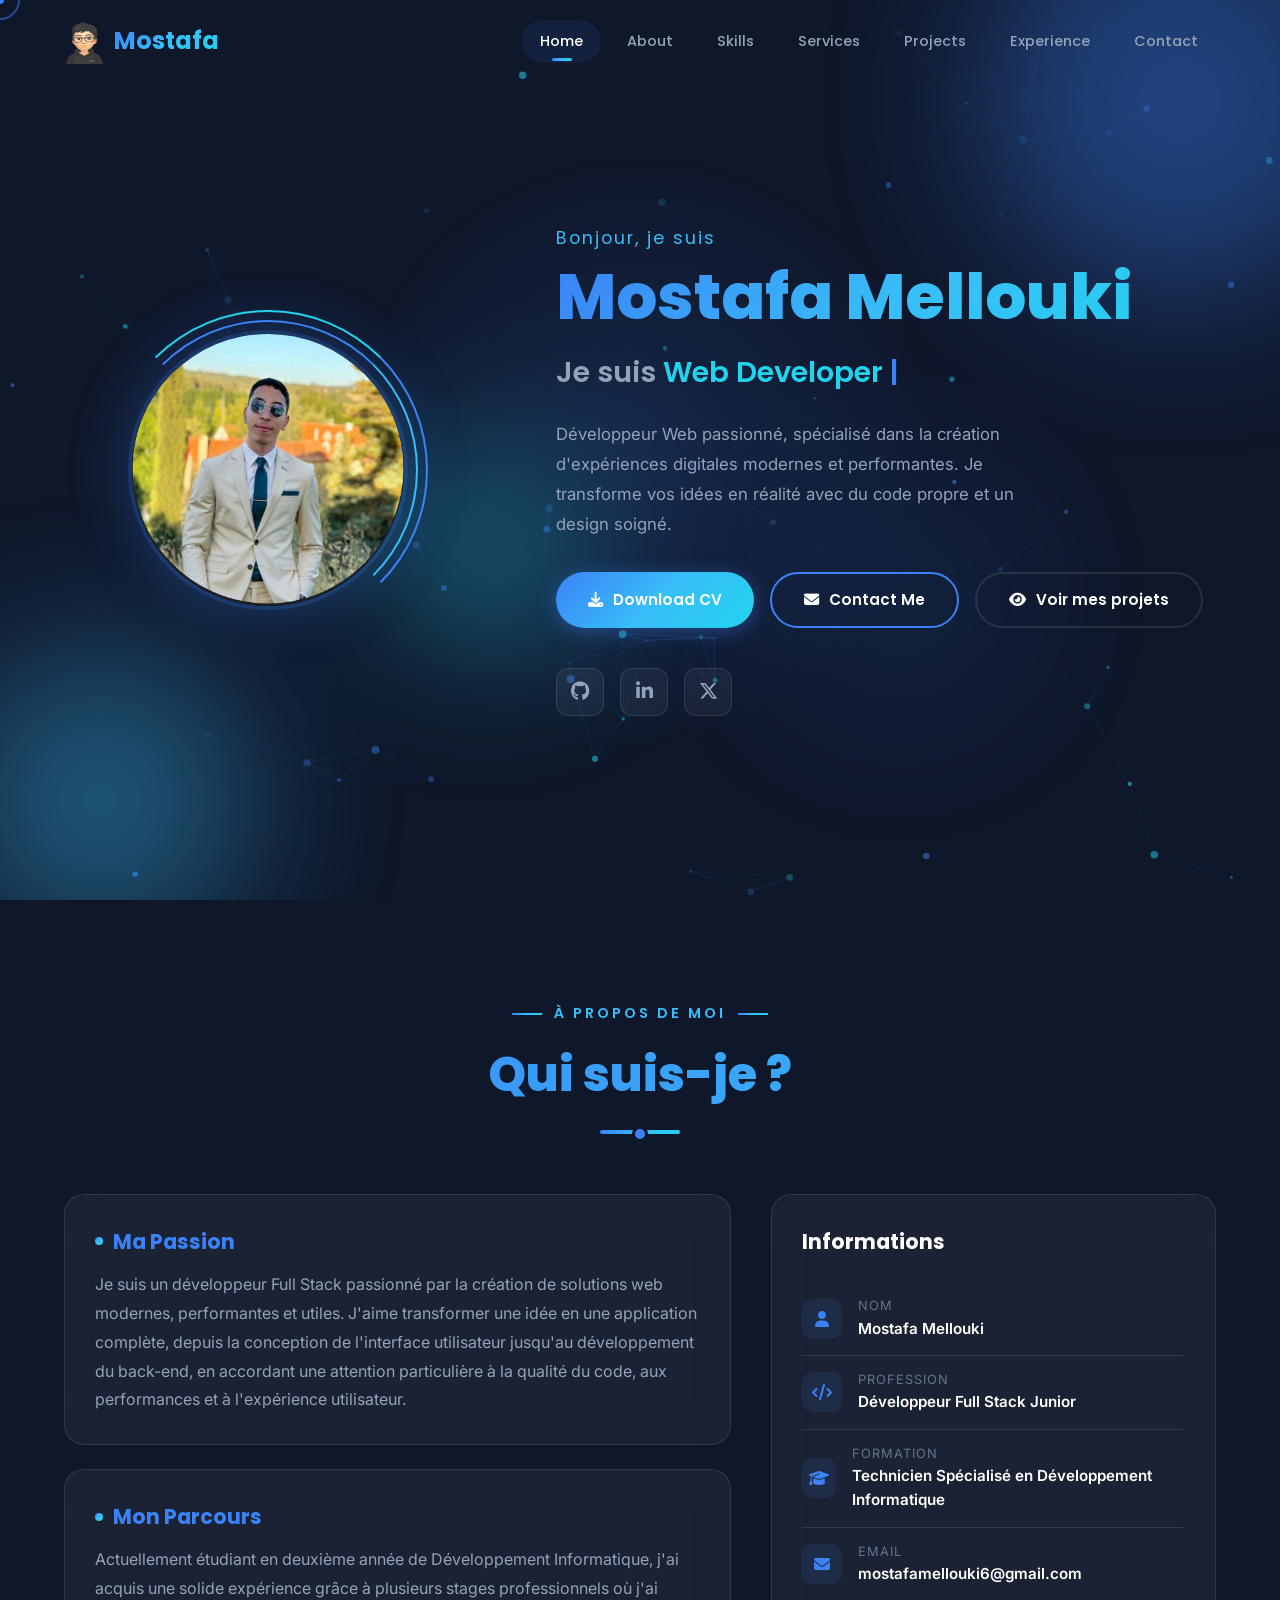
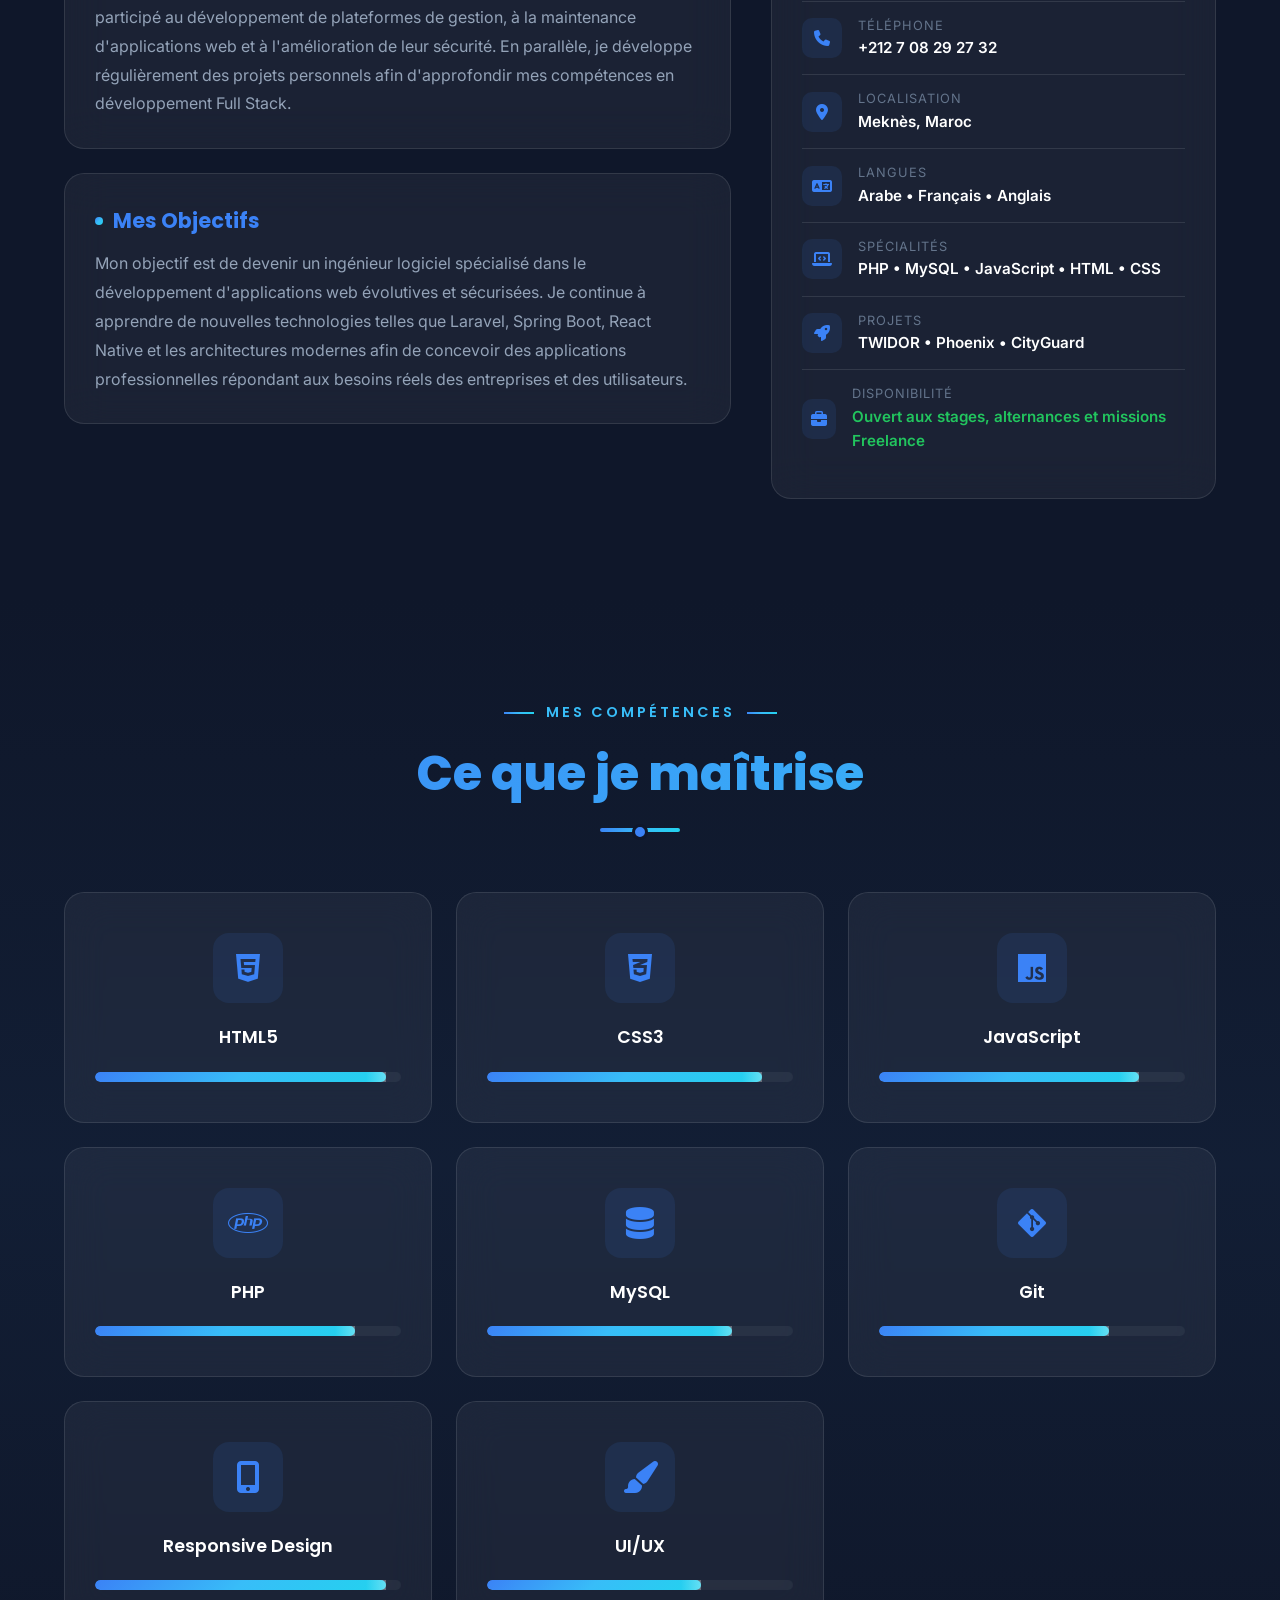
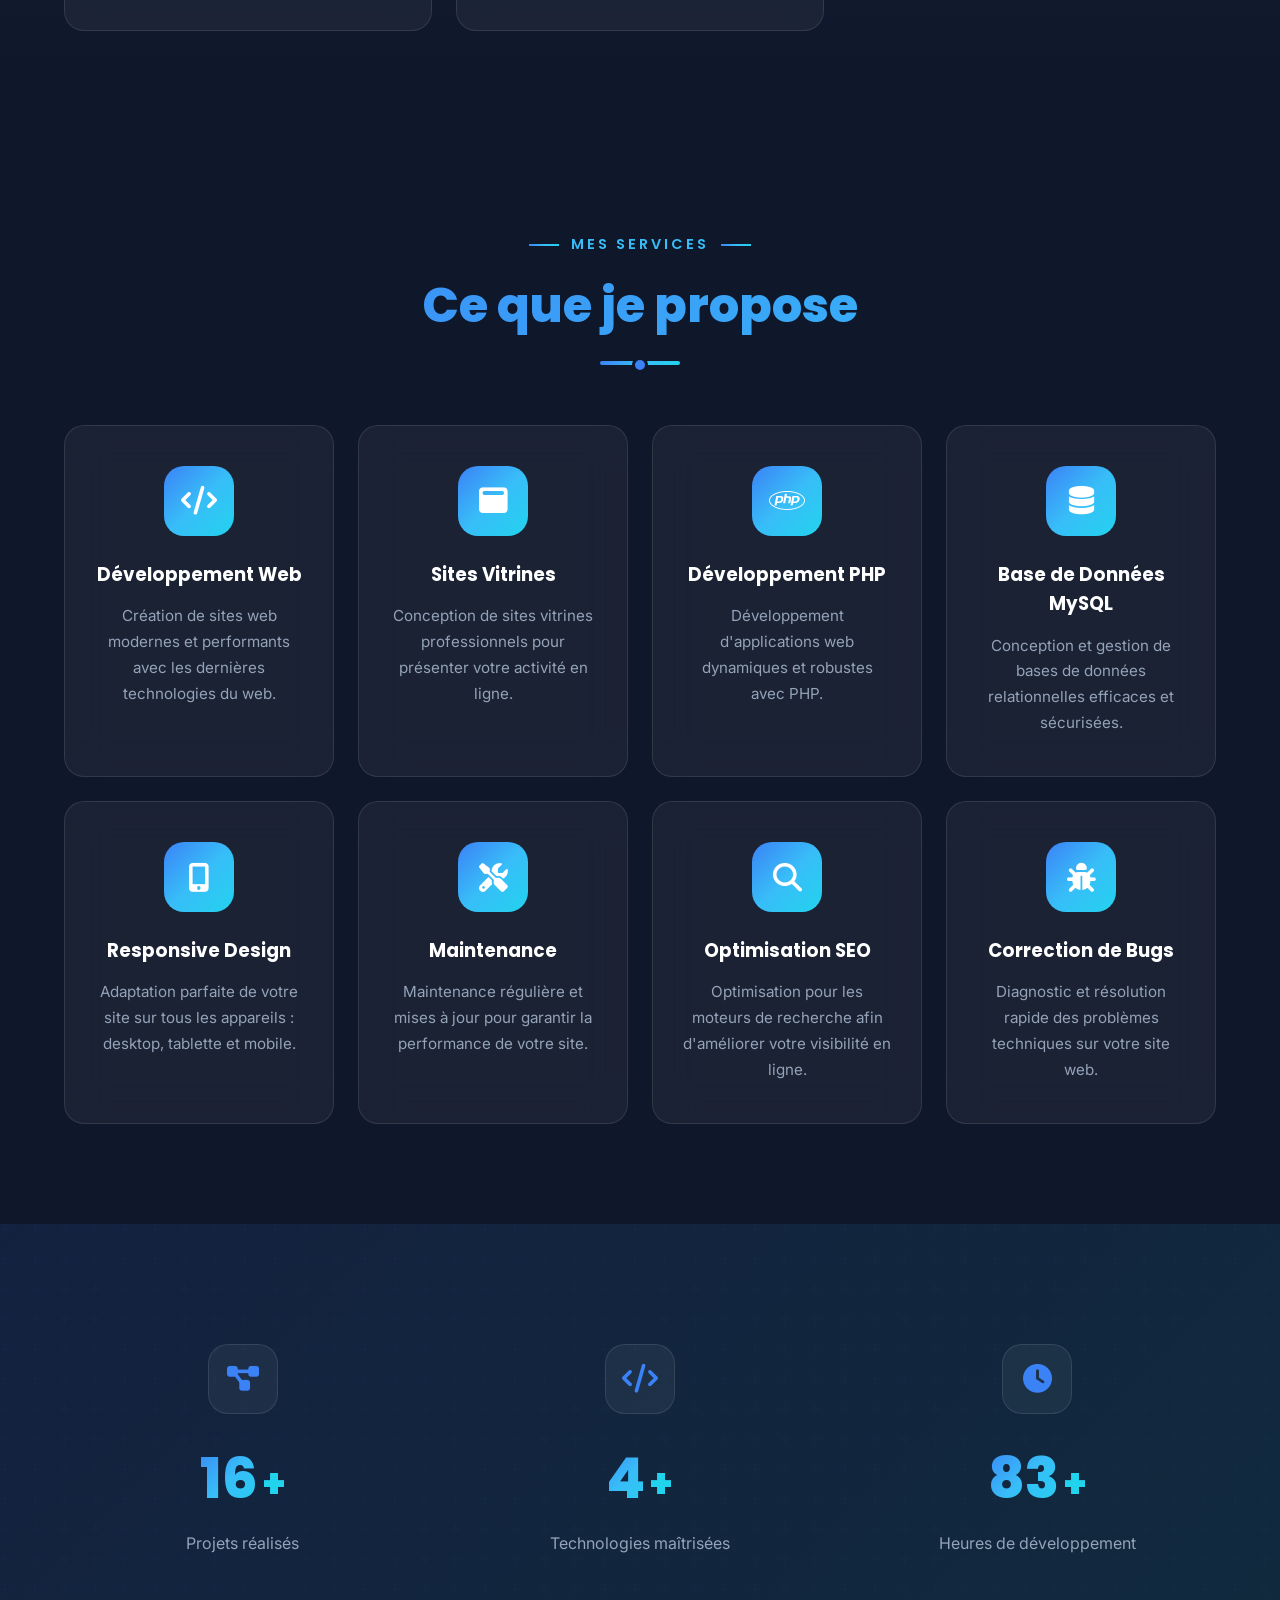
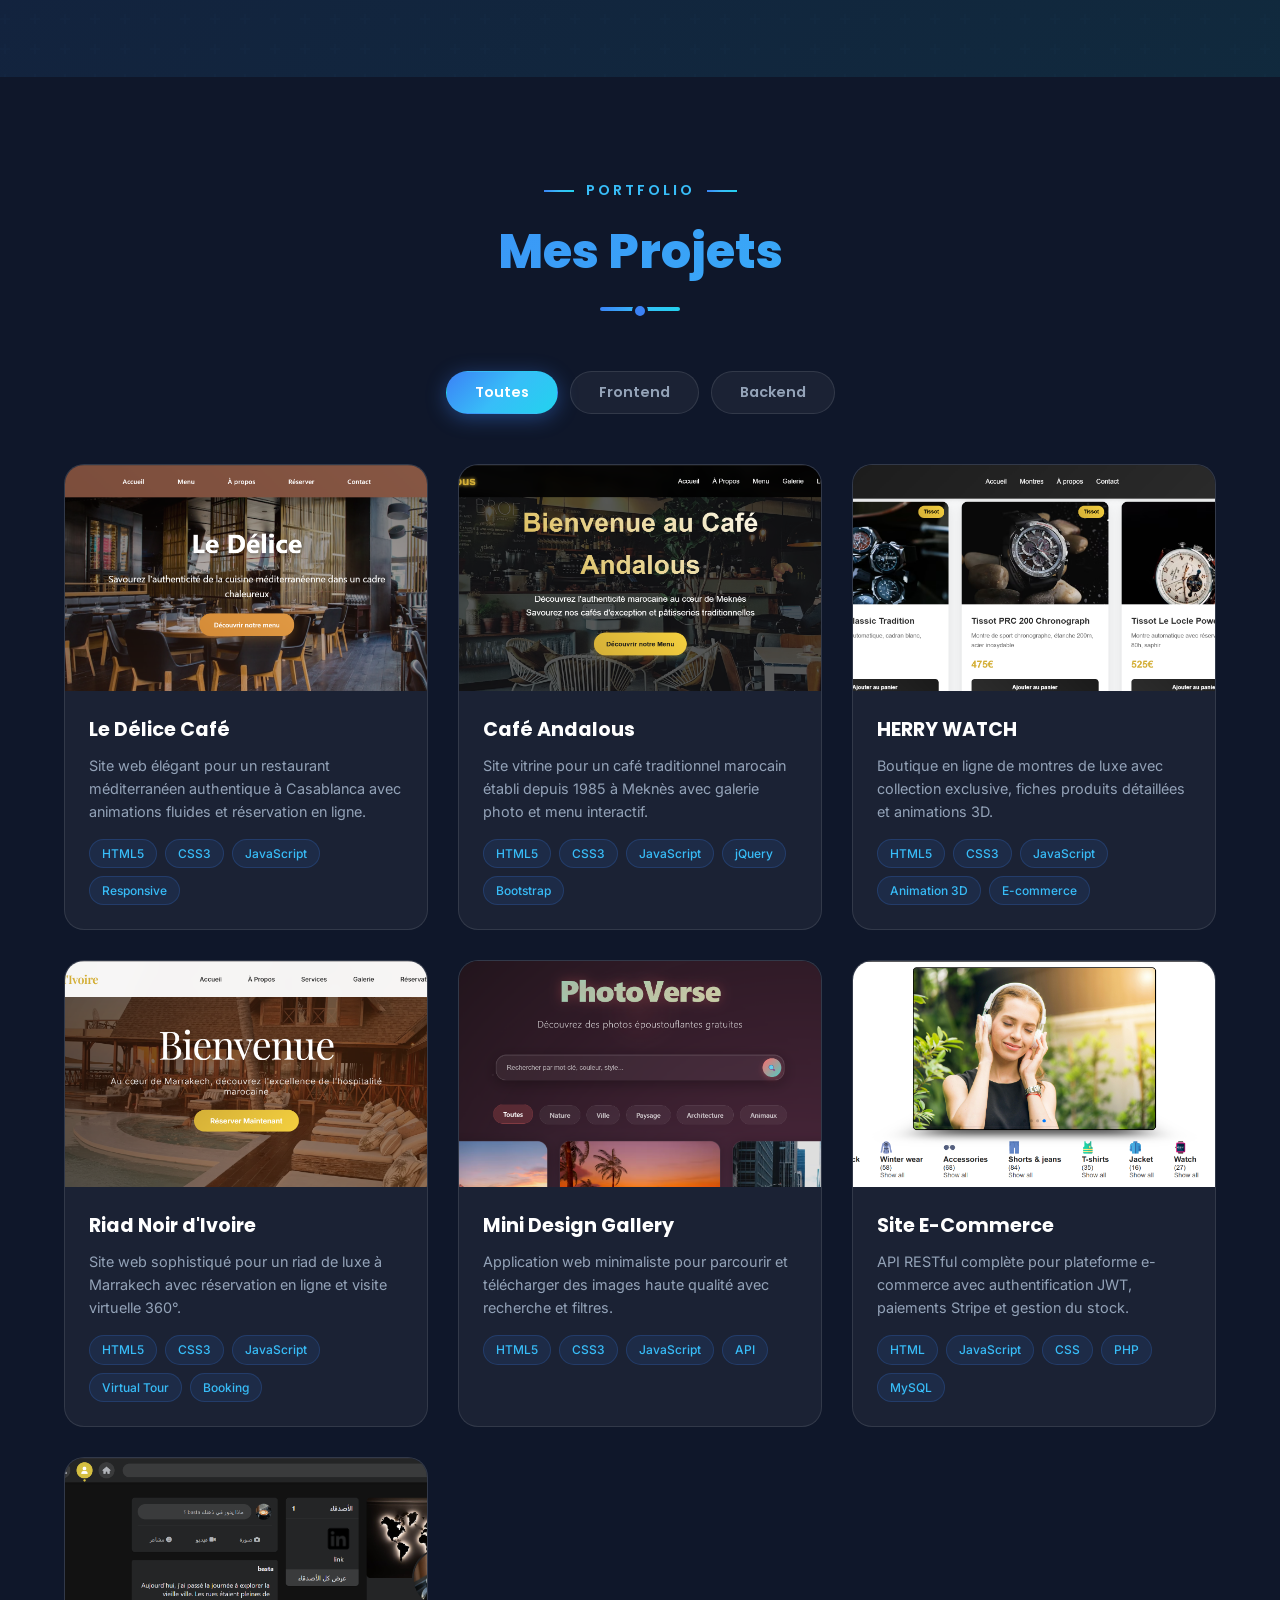
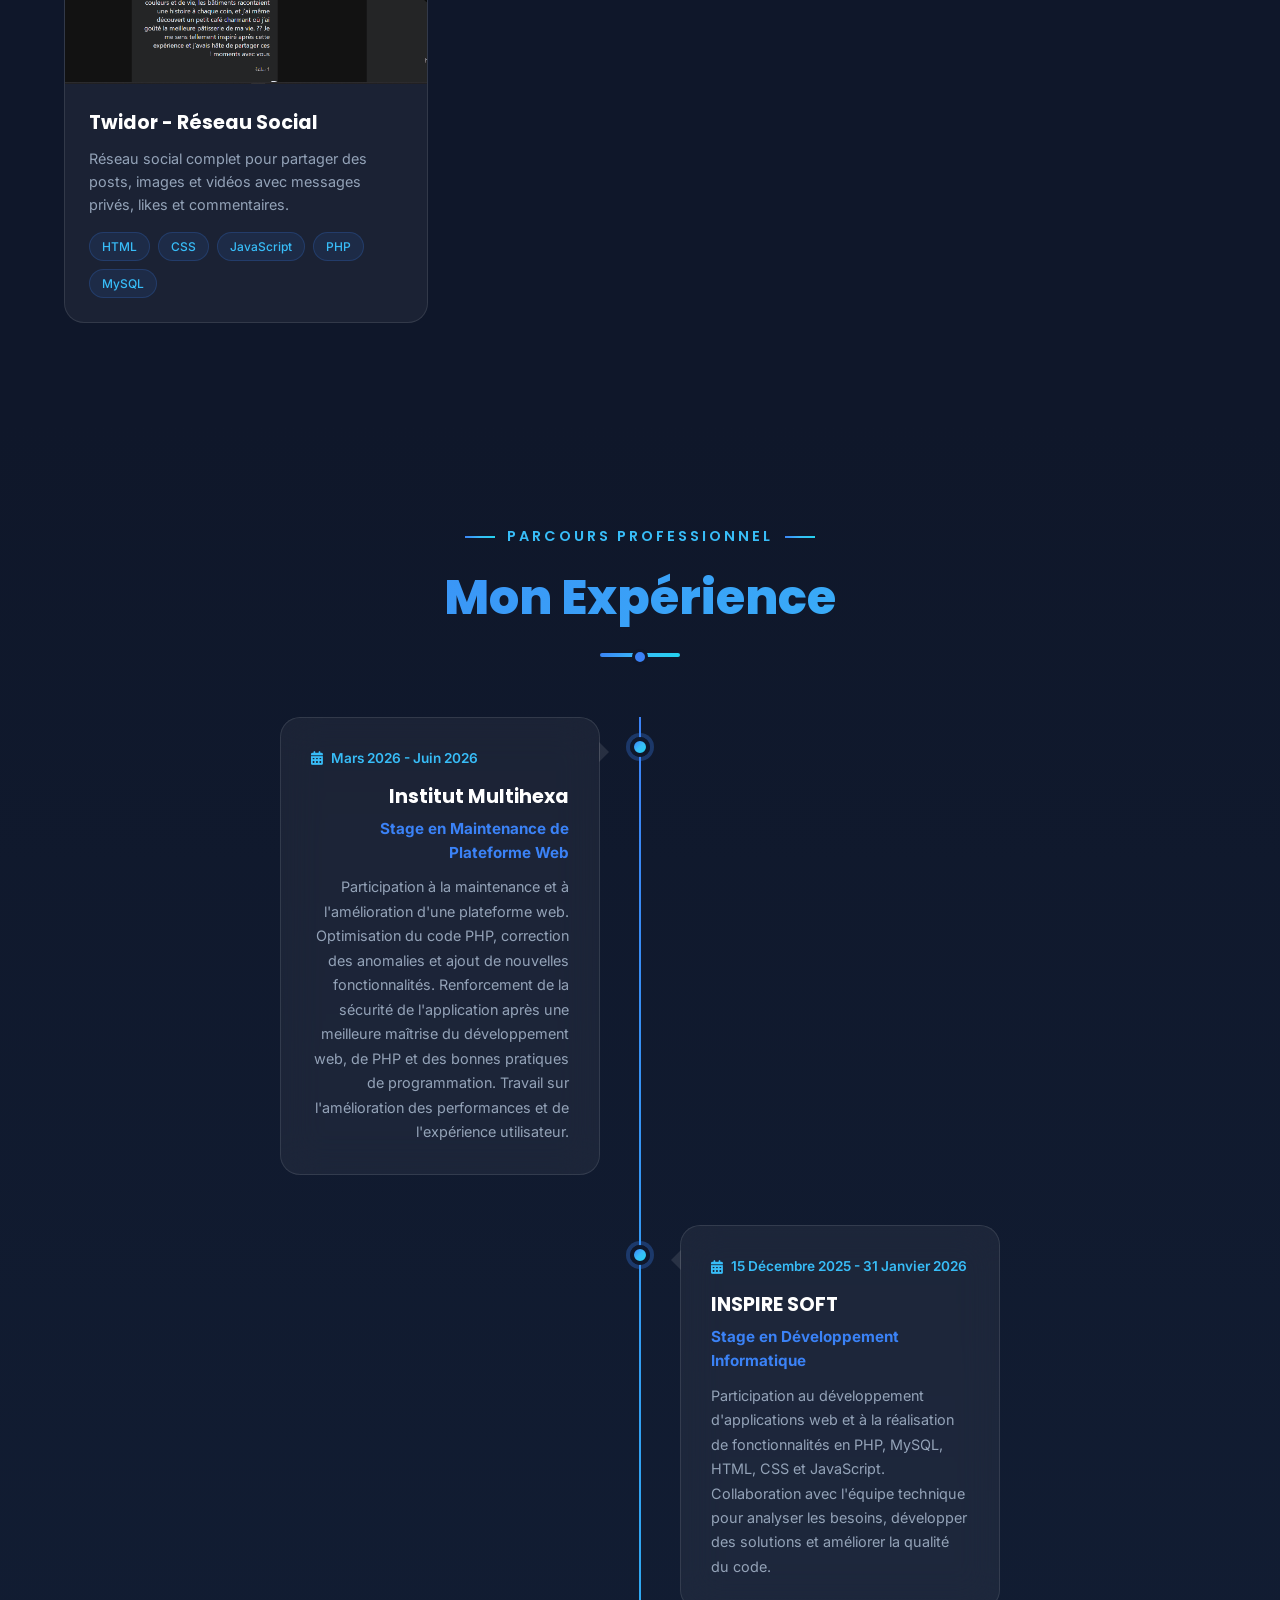
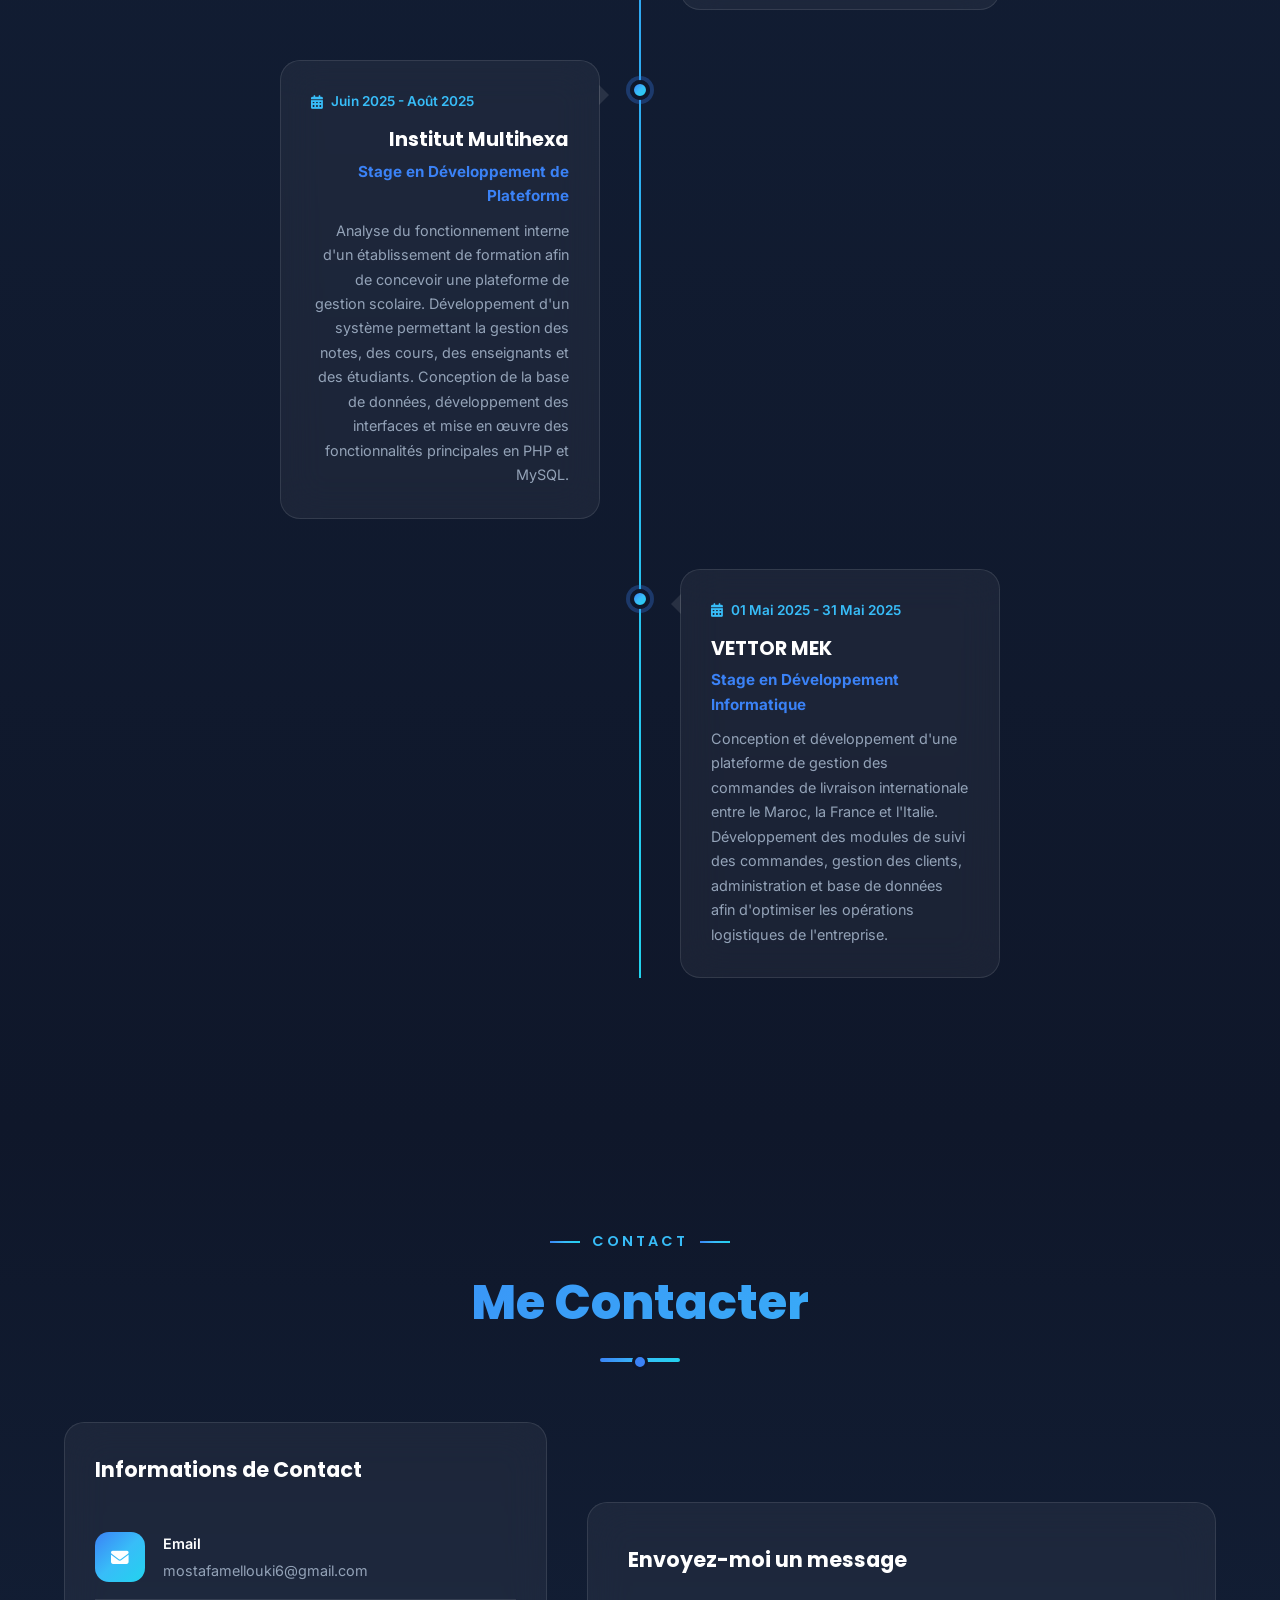
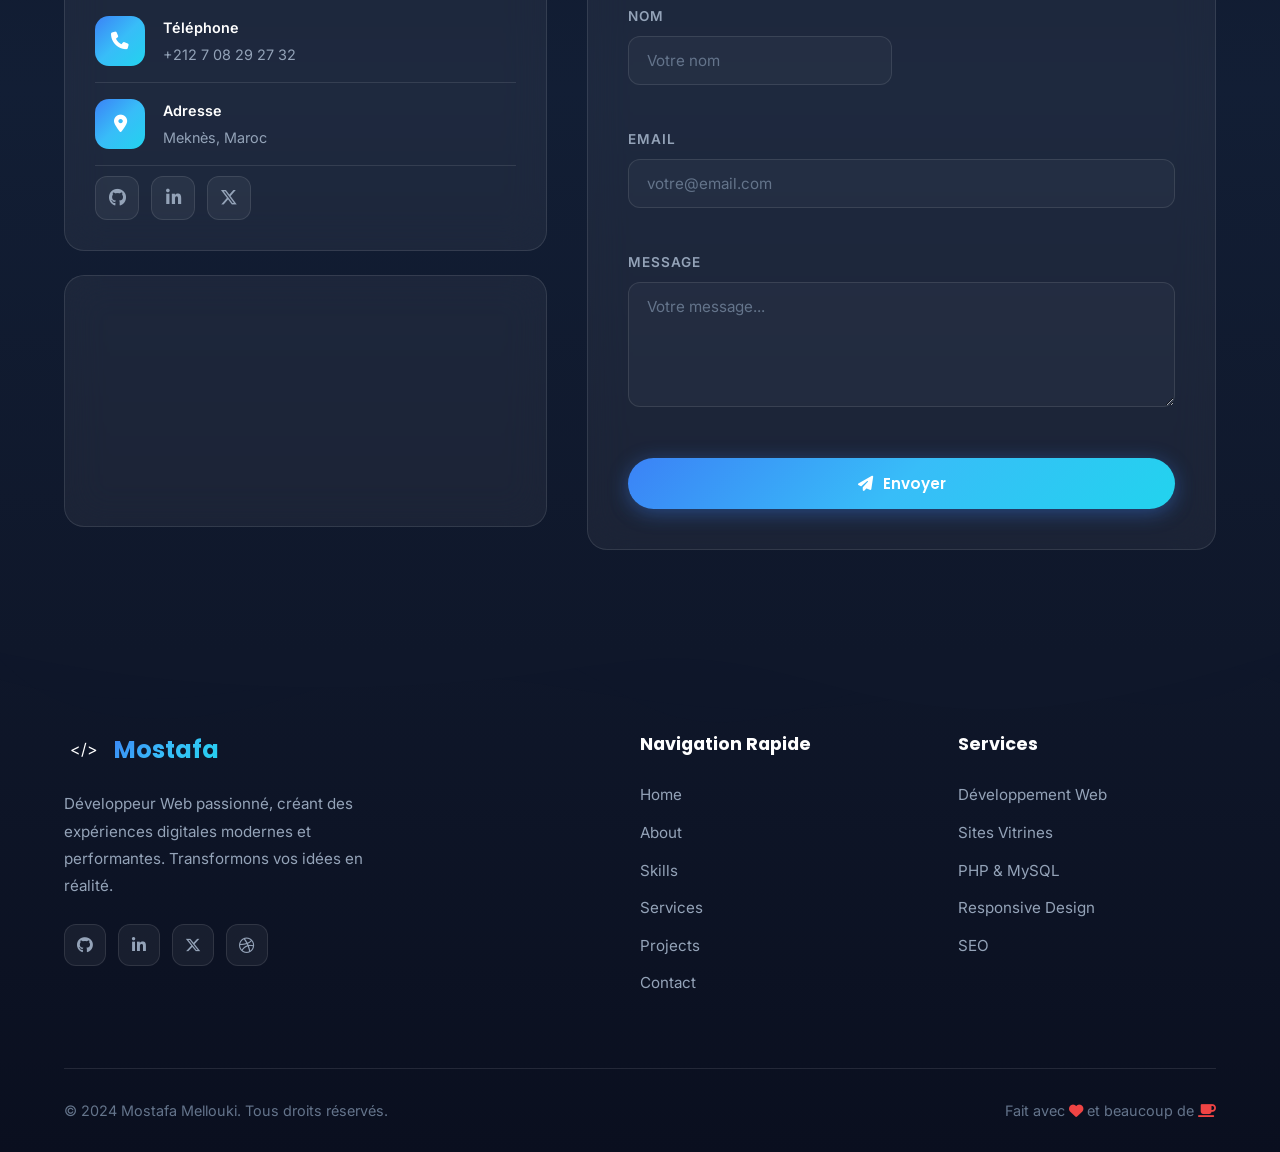
==== commit a89f7086: "Update index.html" ====
--- a/index.html
+++ b/index.html
@@ -2444,7 +2444,7 @@
                 <div class="profile-wrapper">
                     <div class="profile-ring"></div>
                     <div class="profile-ring-2"></div>
-                    <img src="profile.png" alt="Mostafa Mellouki" class="profile-img">
+                    <img src="profilmme.png" alt="Mostafa Mellouki" class="profile-img">
                 </div>
             </div>
 
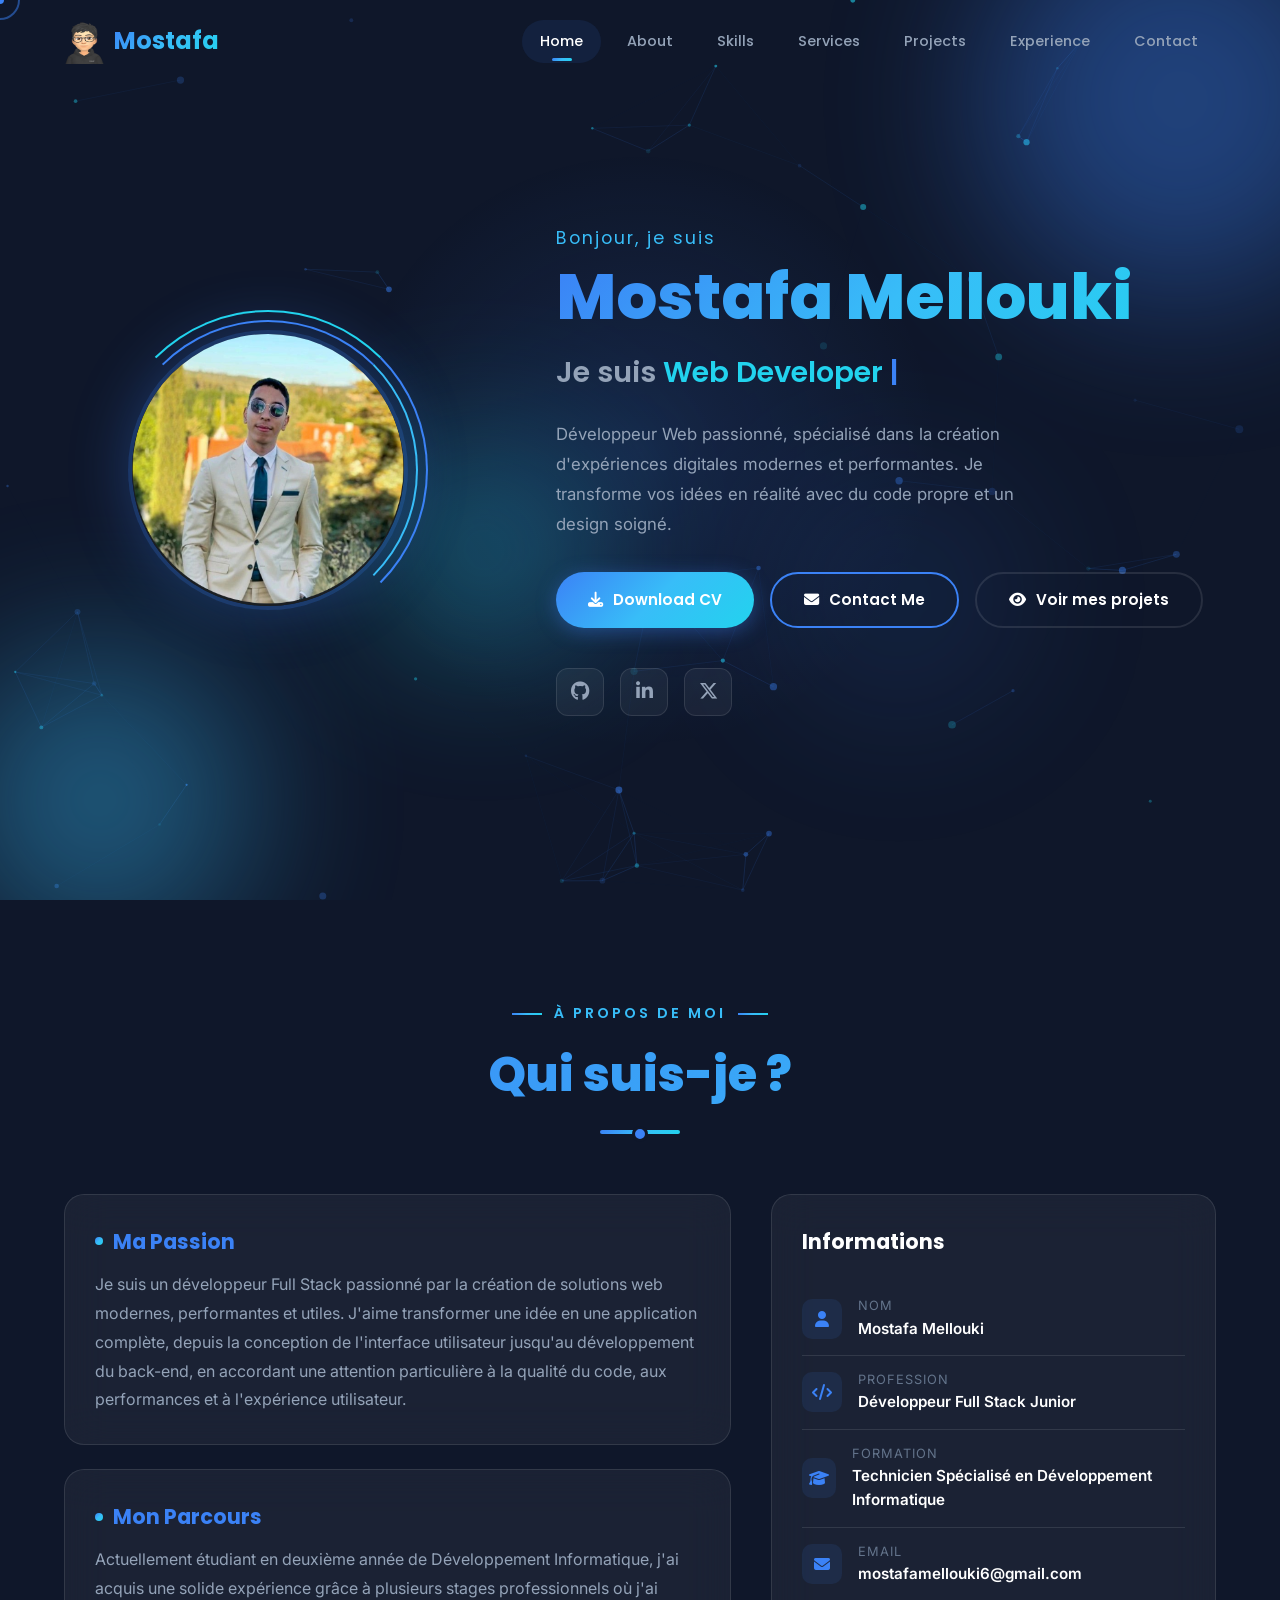
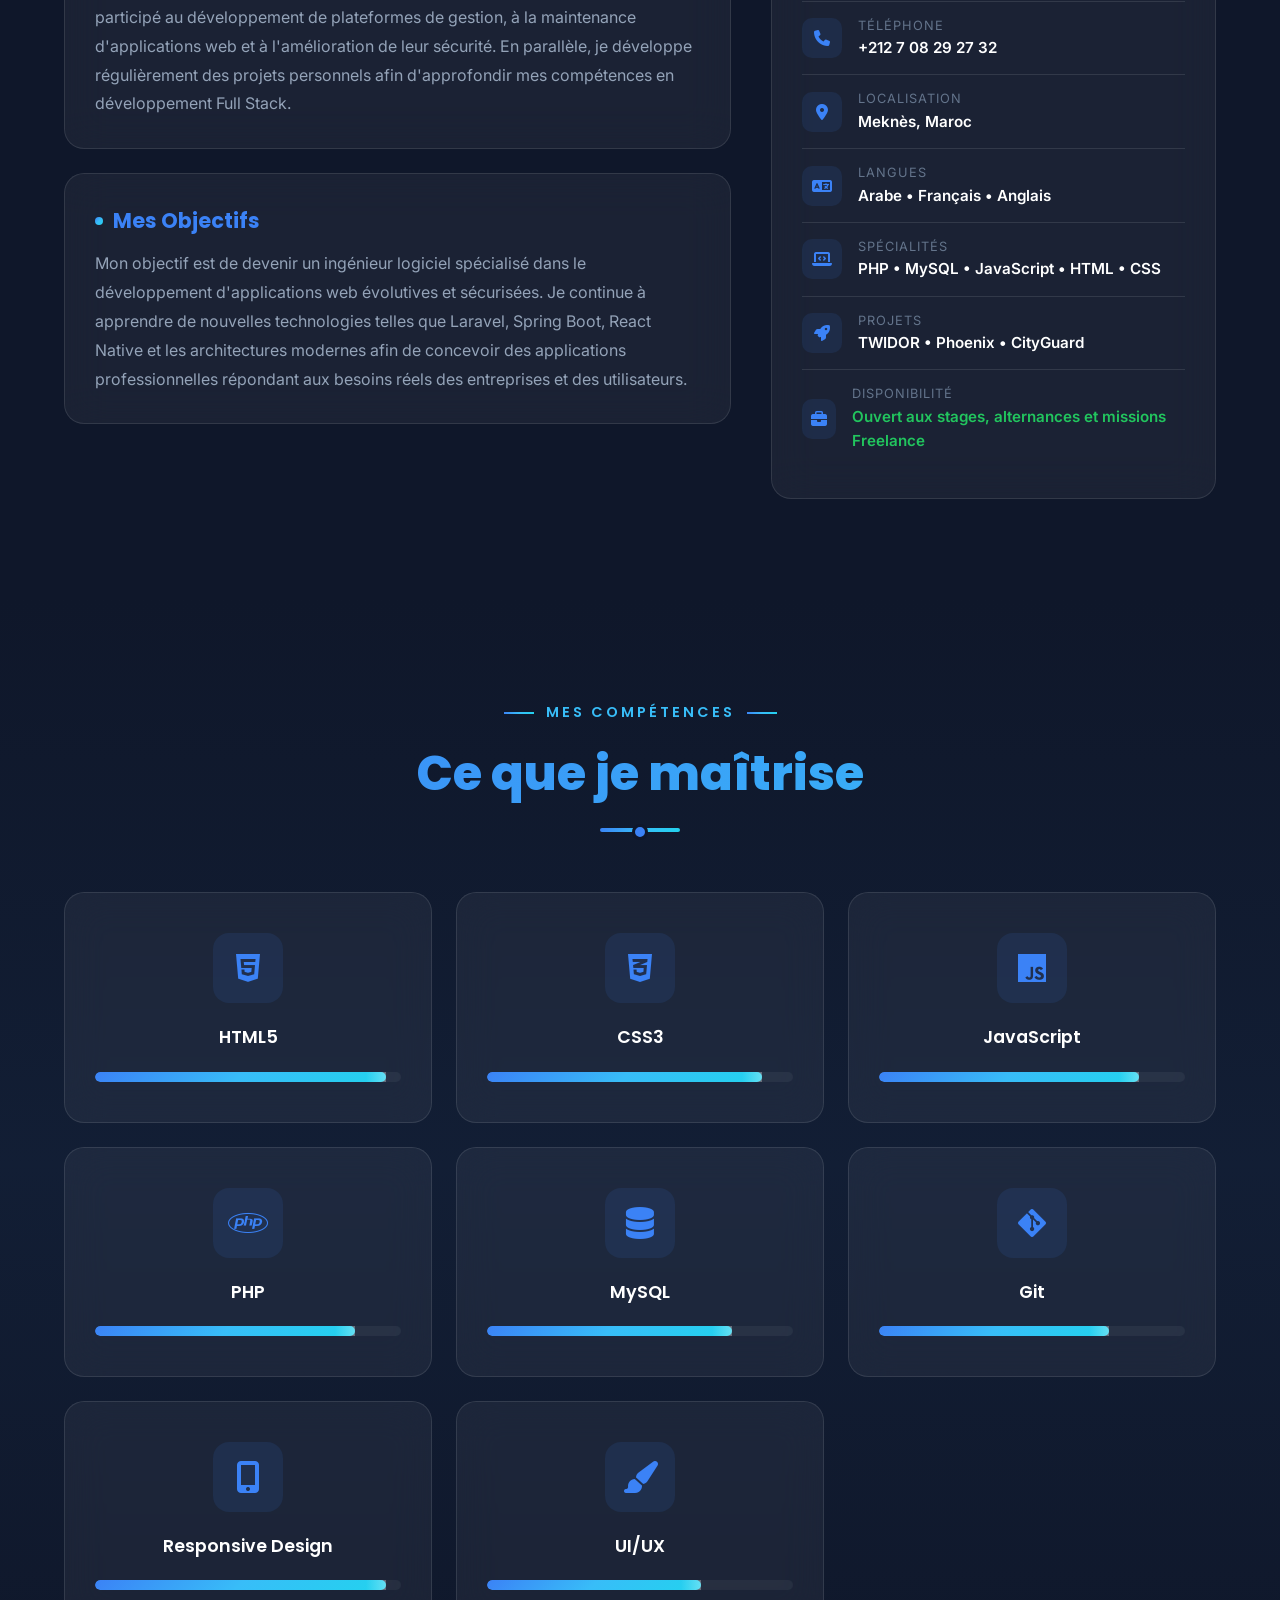
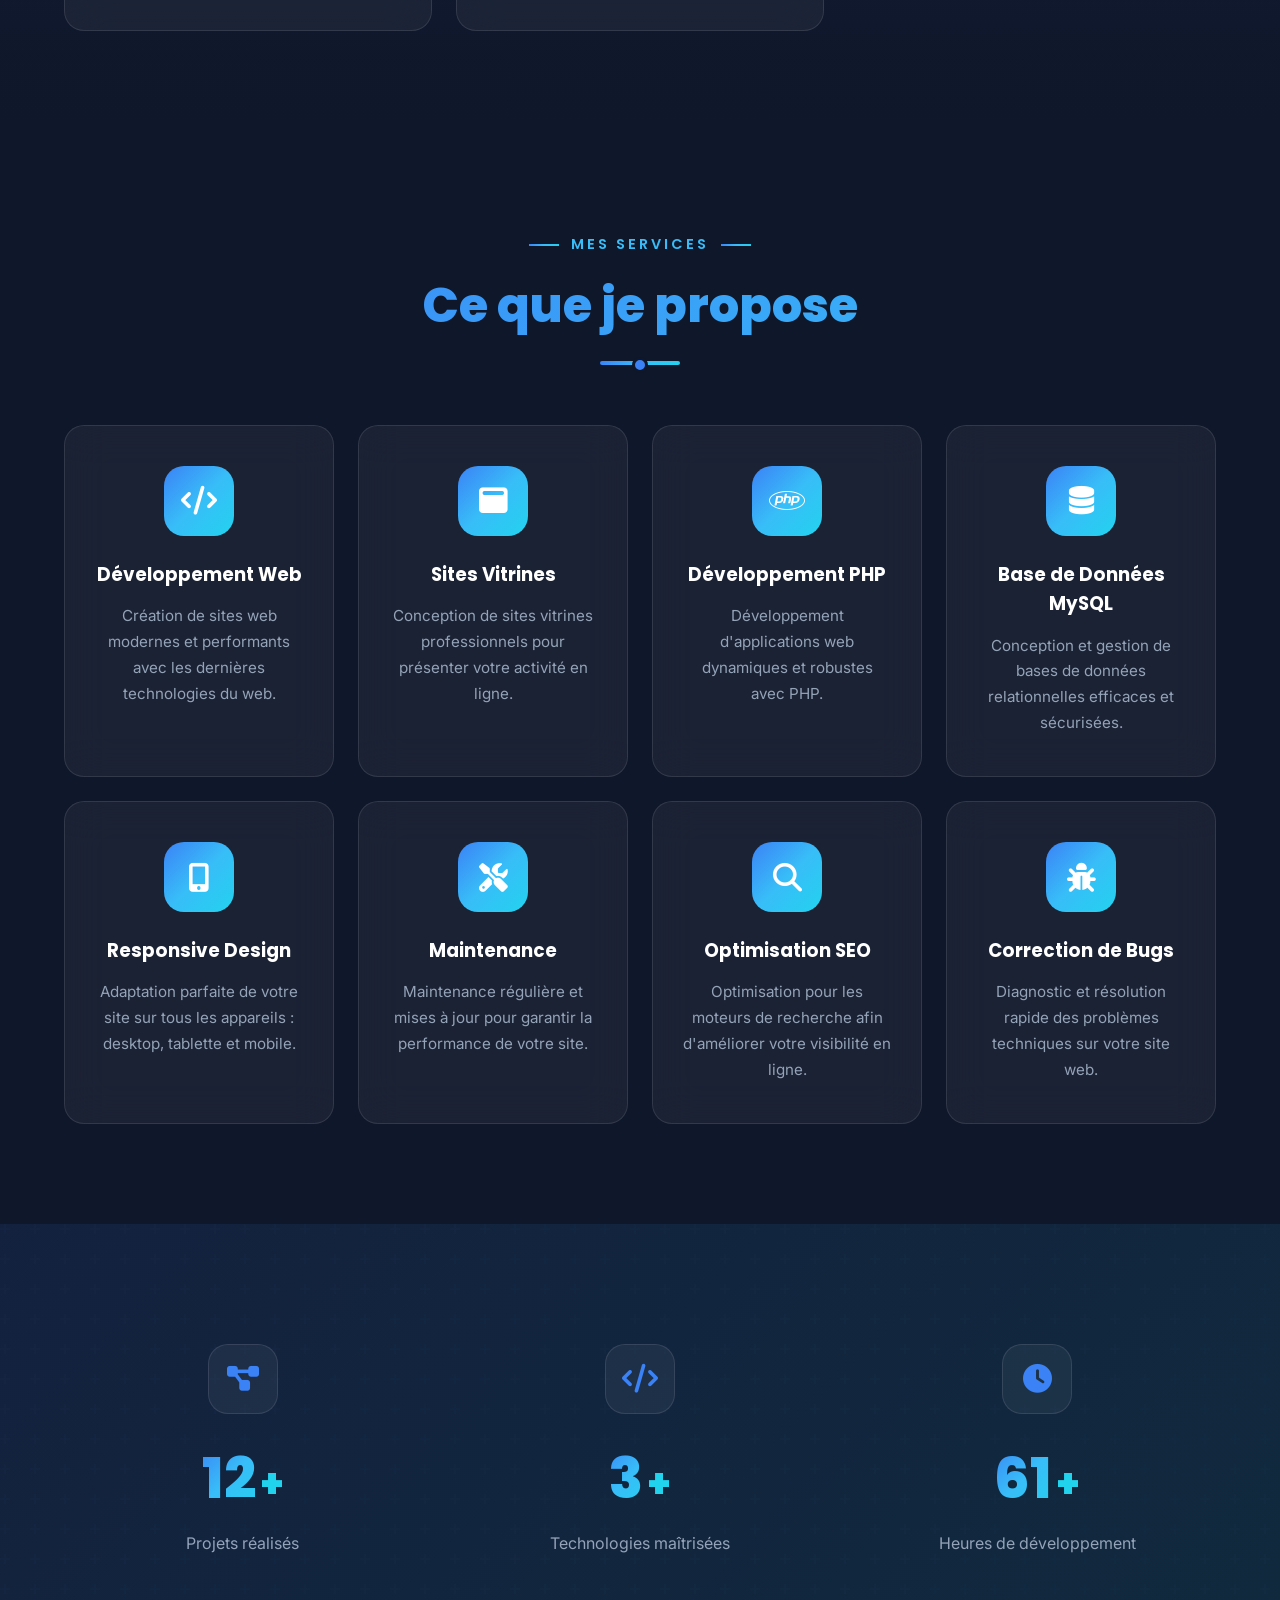
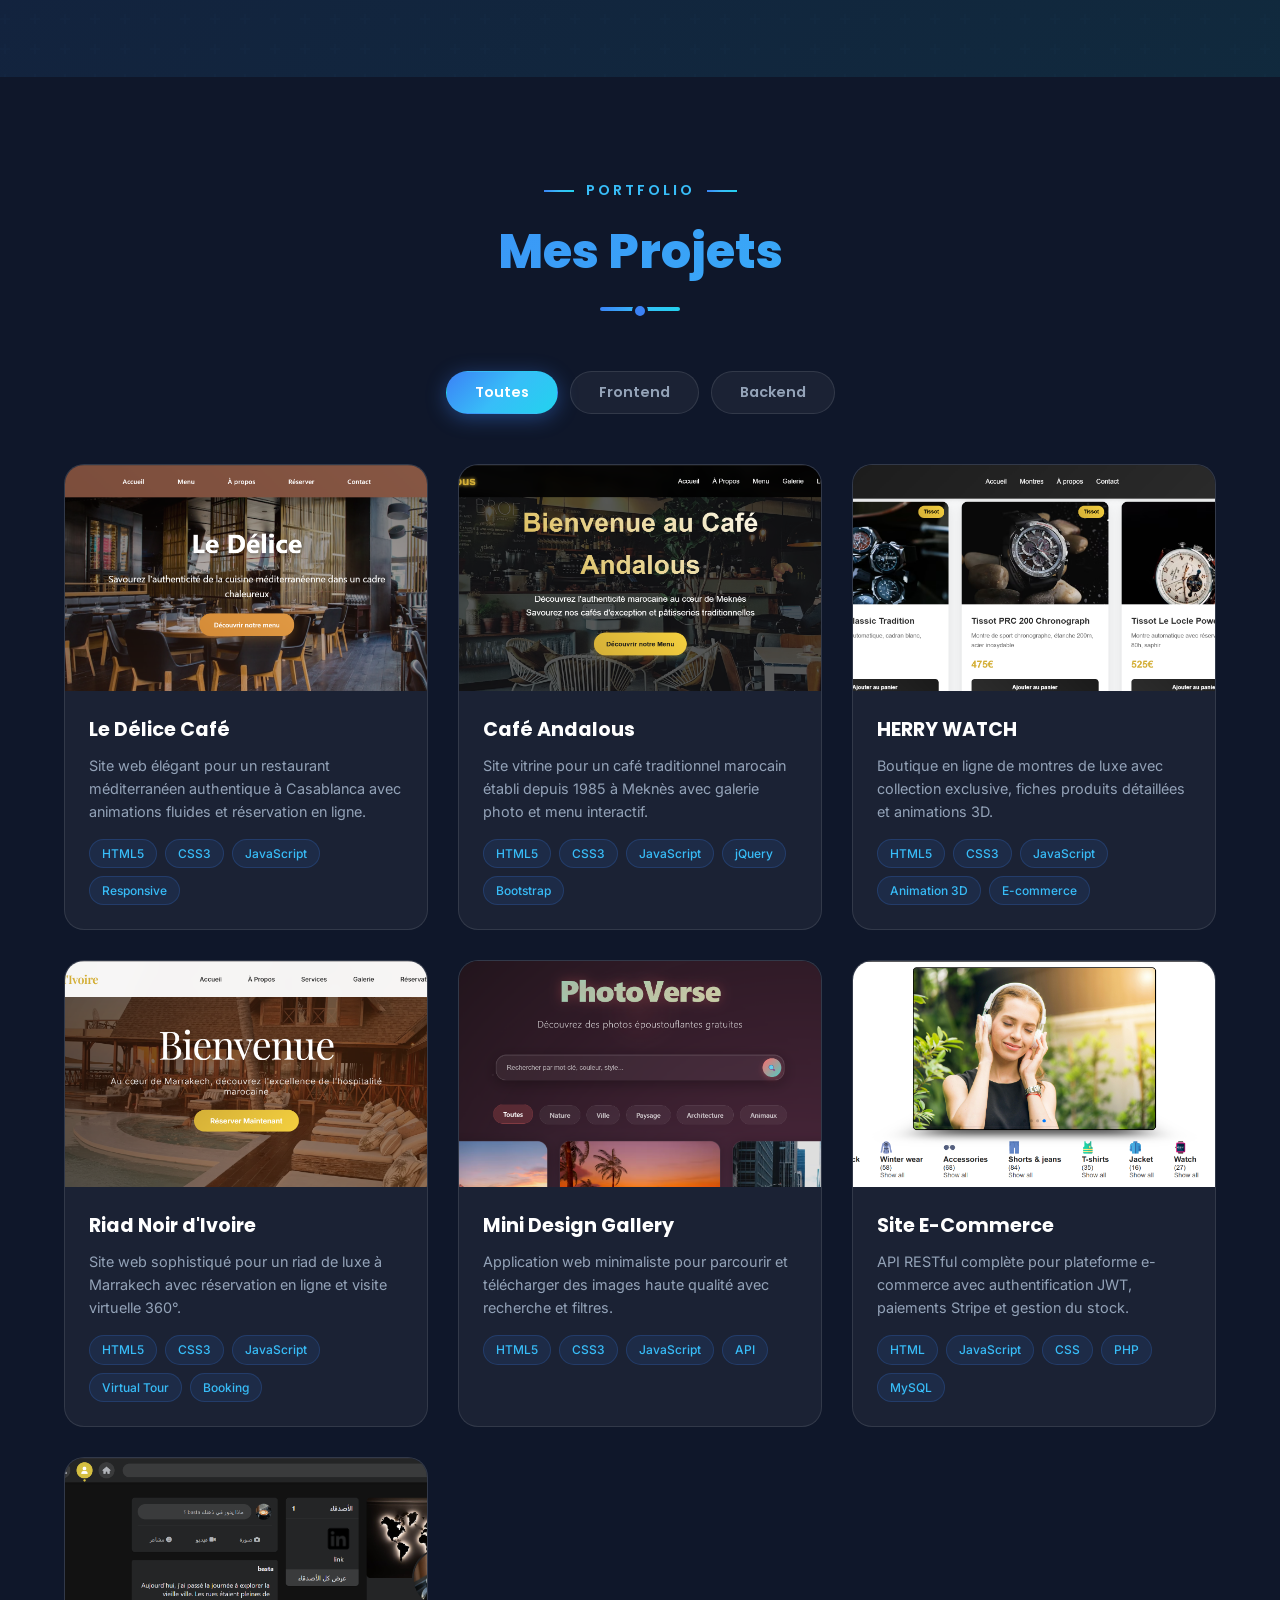
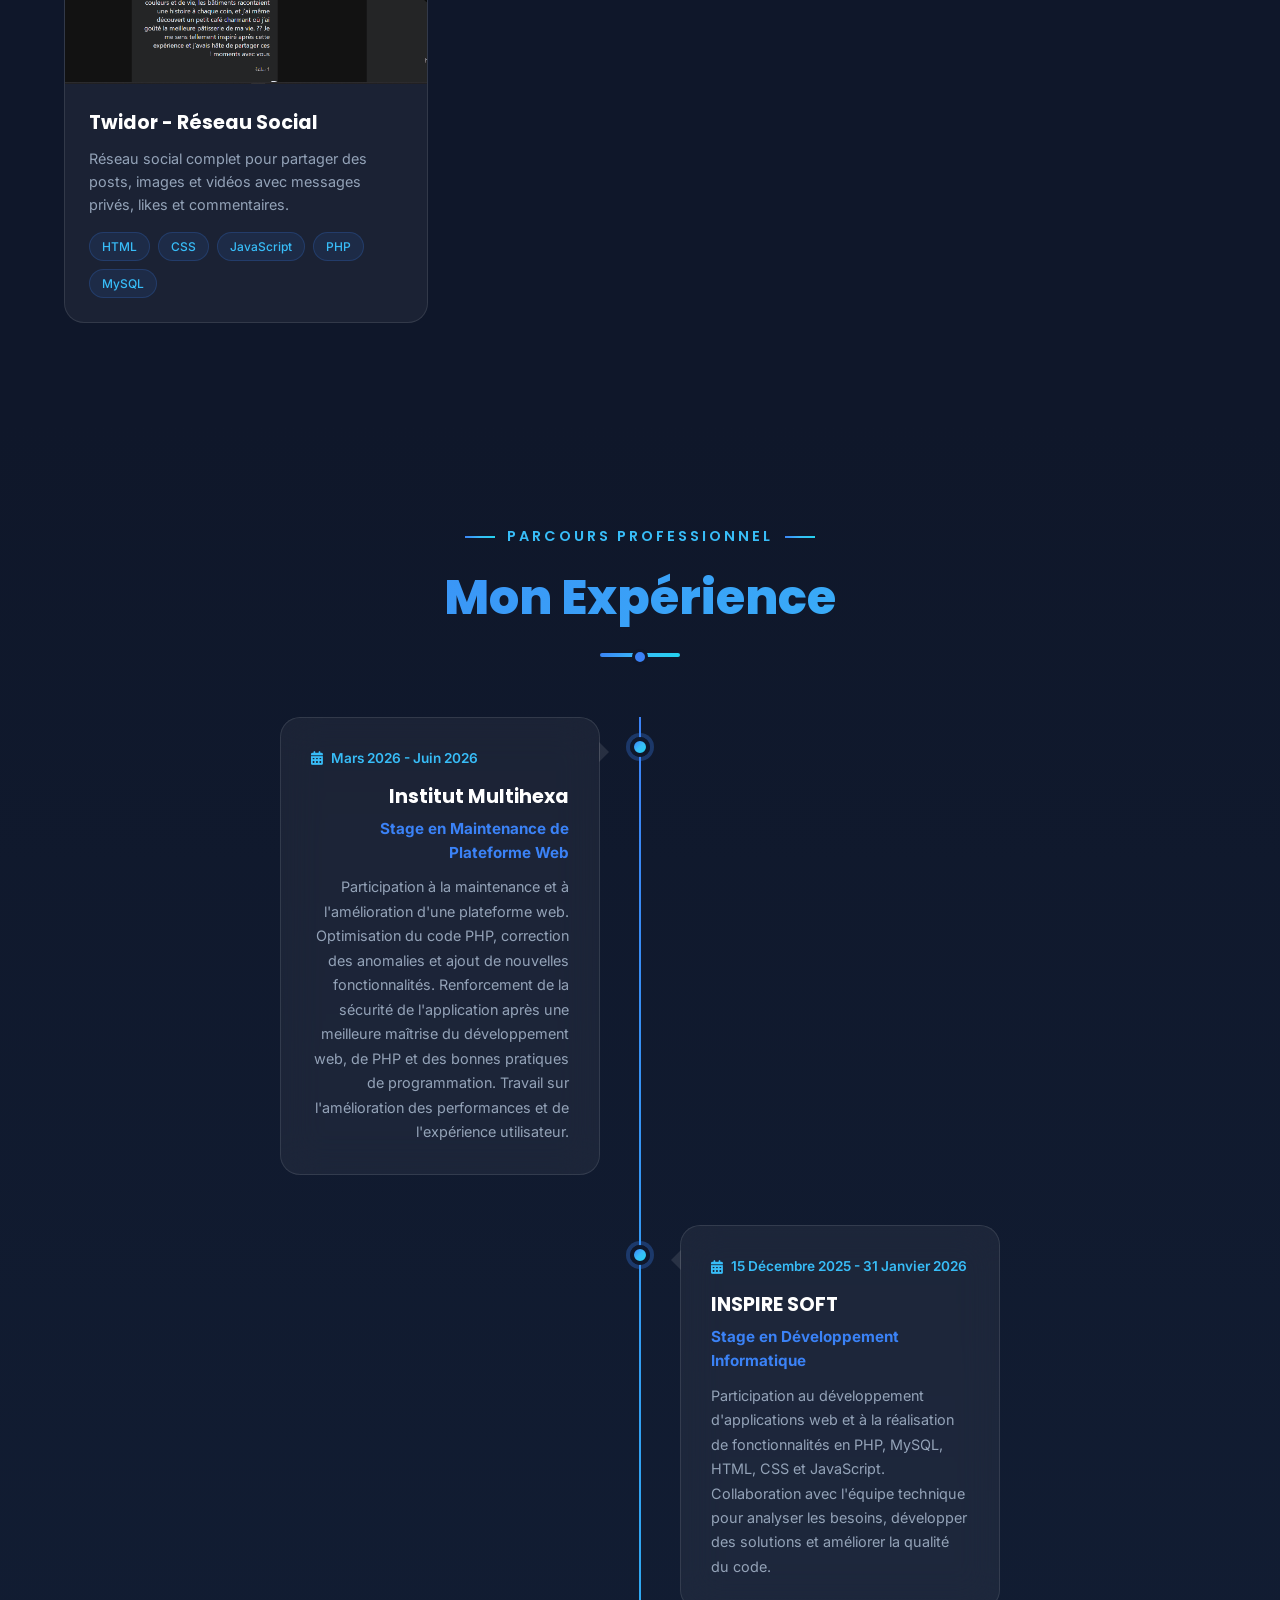
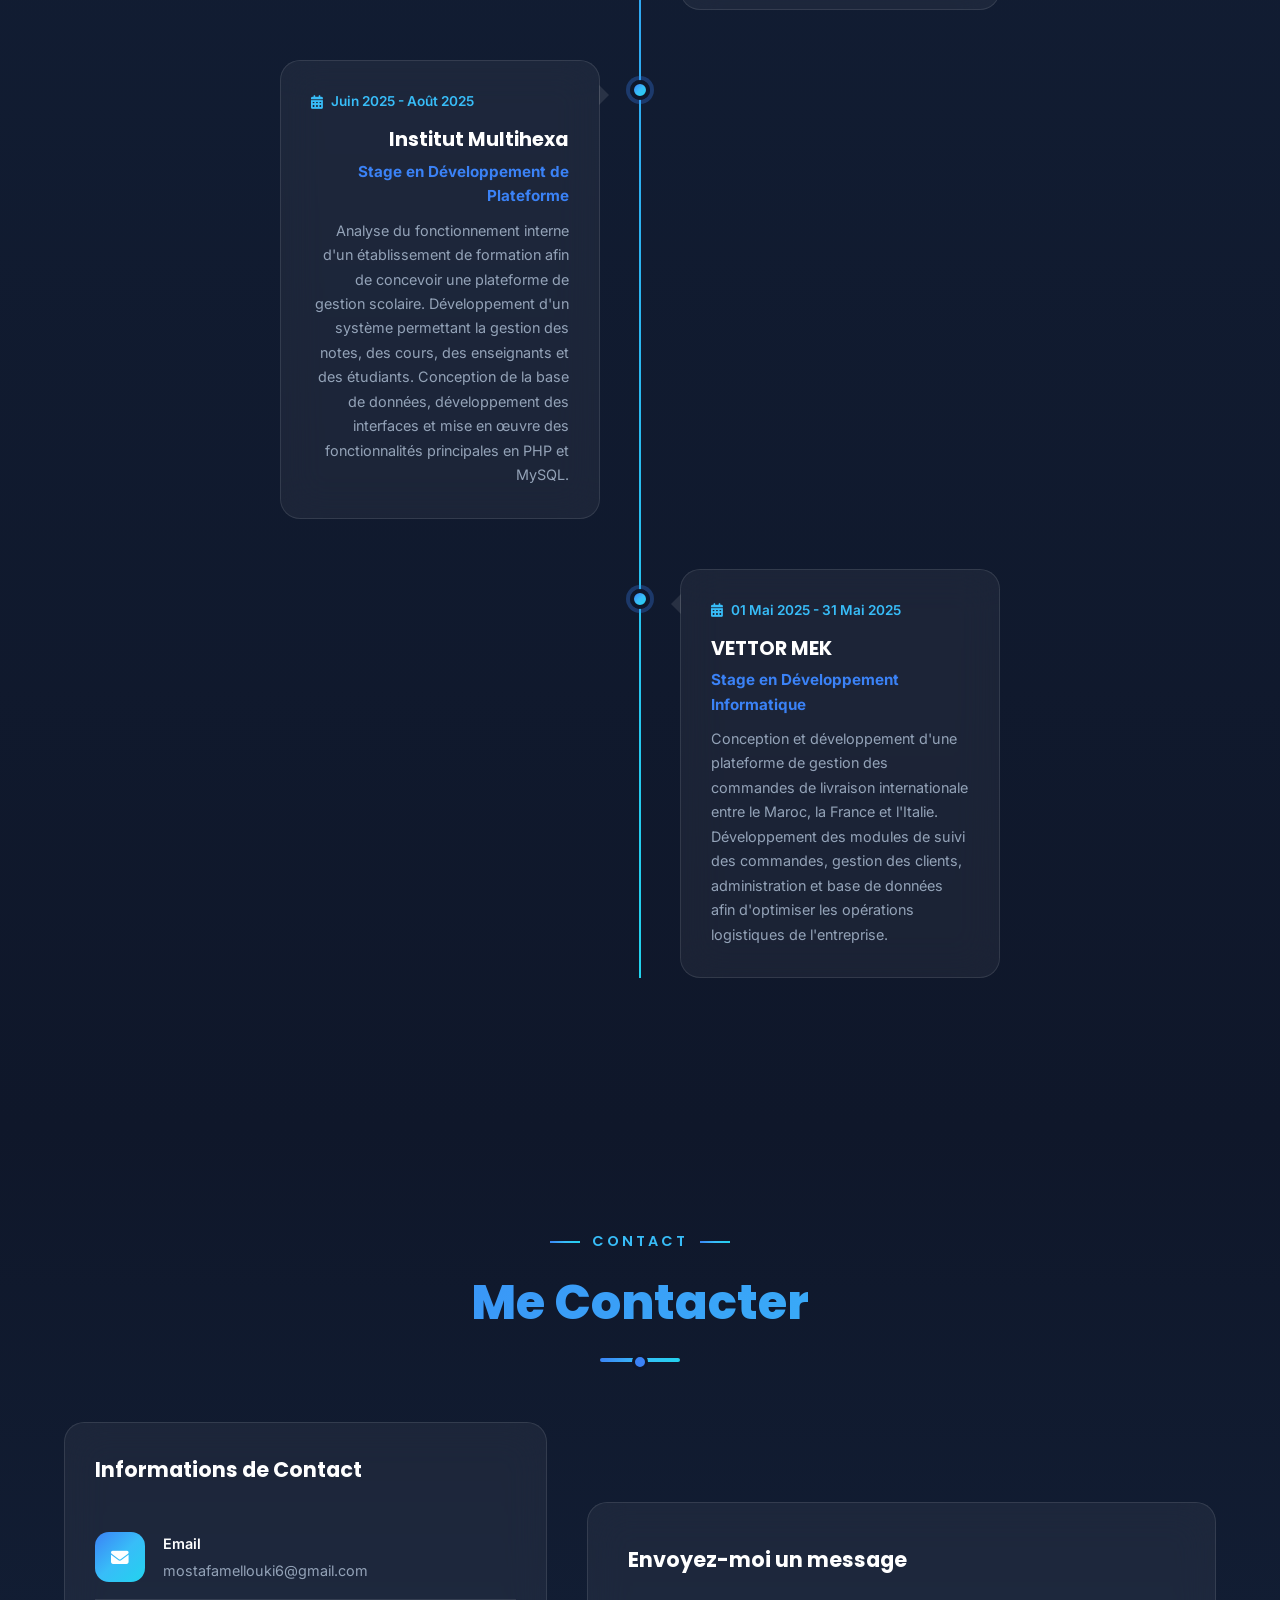
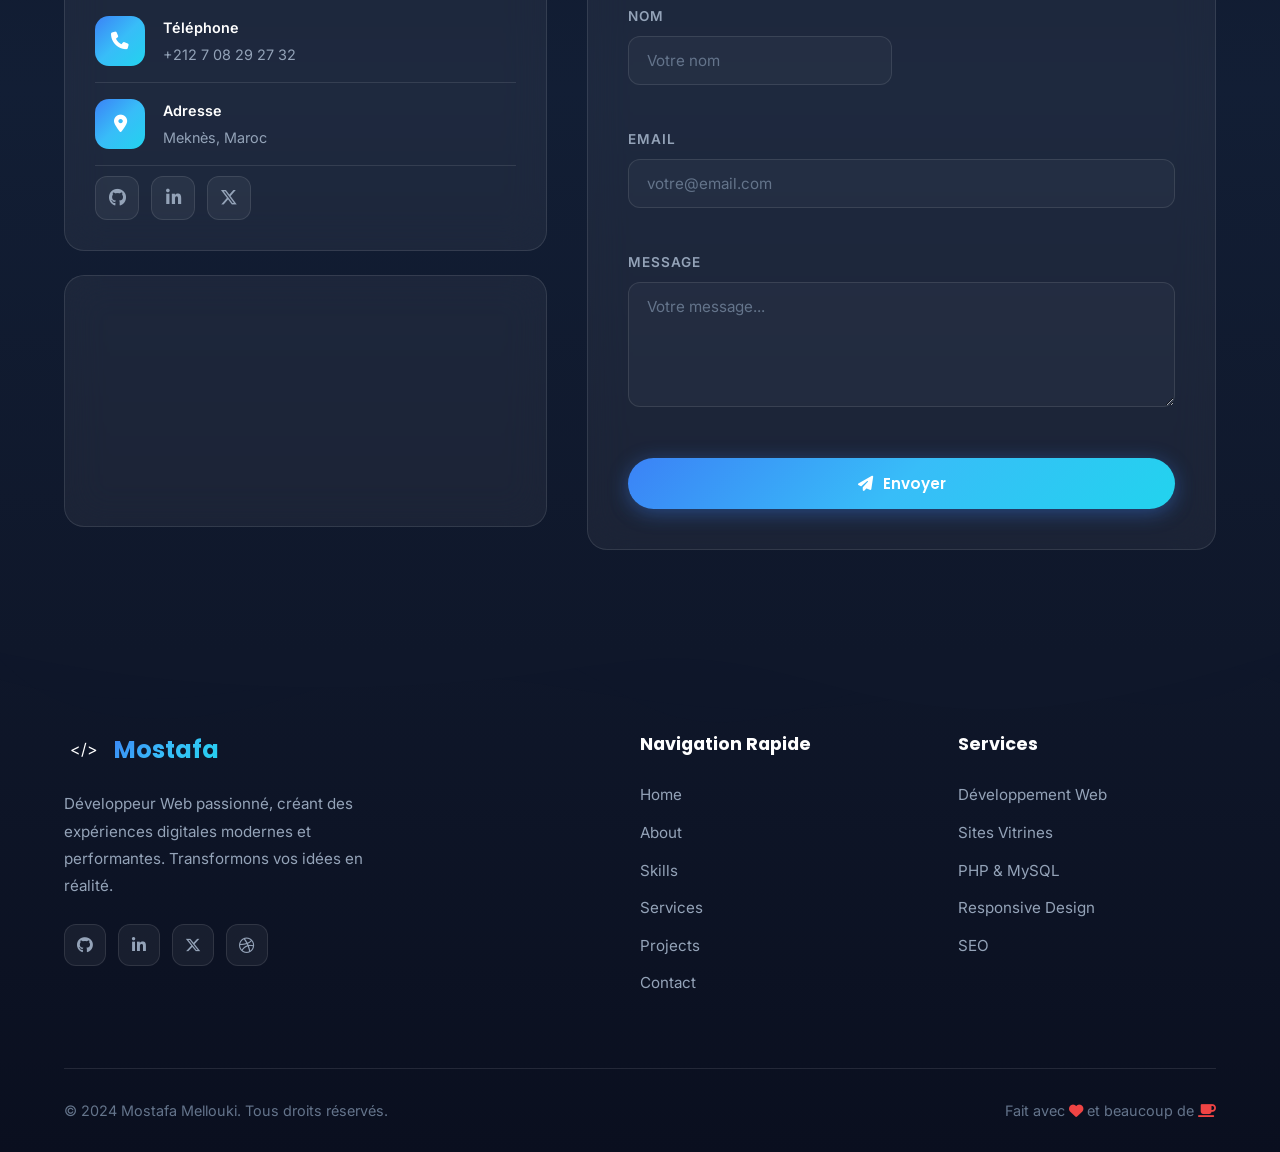
==== commit 0b77e380: "Update index.html" ====
--- a/index.html
+++ b/index.html
@@ -2408,7 +2408,7 @@
         <nav class="navbar" id="navbar">
             <div class="nav-container">
                 <a href="#home" class="logo">
-                    <span class="logo-icon"><img src="caractere-removebg-preview.png" alt=""></span>
+                    <span class="logo-icon"><img src="cara-mellouki.png" alt=""></span>
                     <span class="logo-text">Mostafa</span>
                 </a>
 
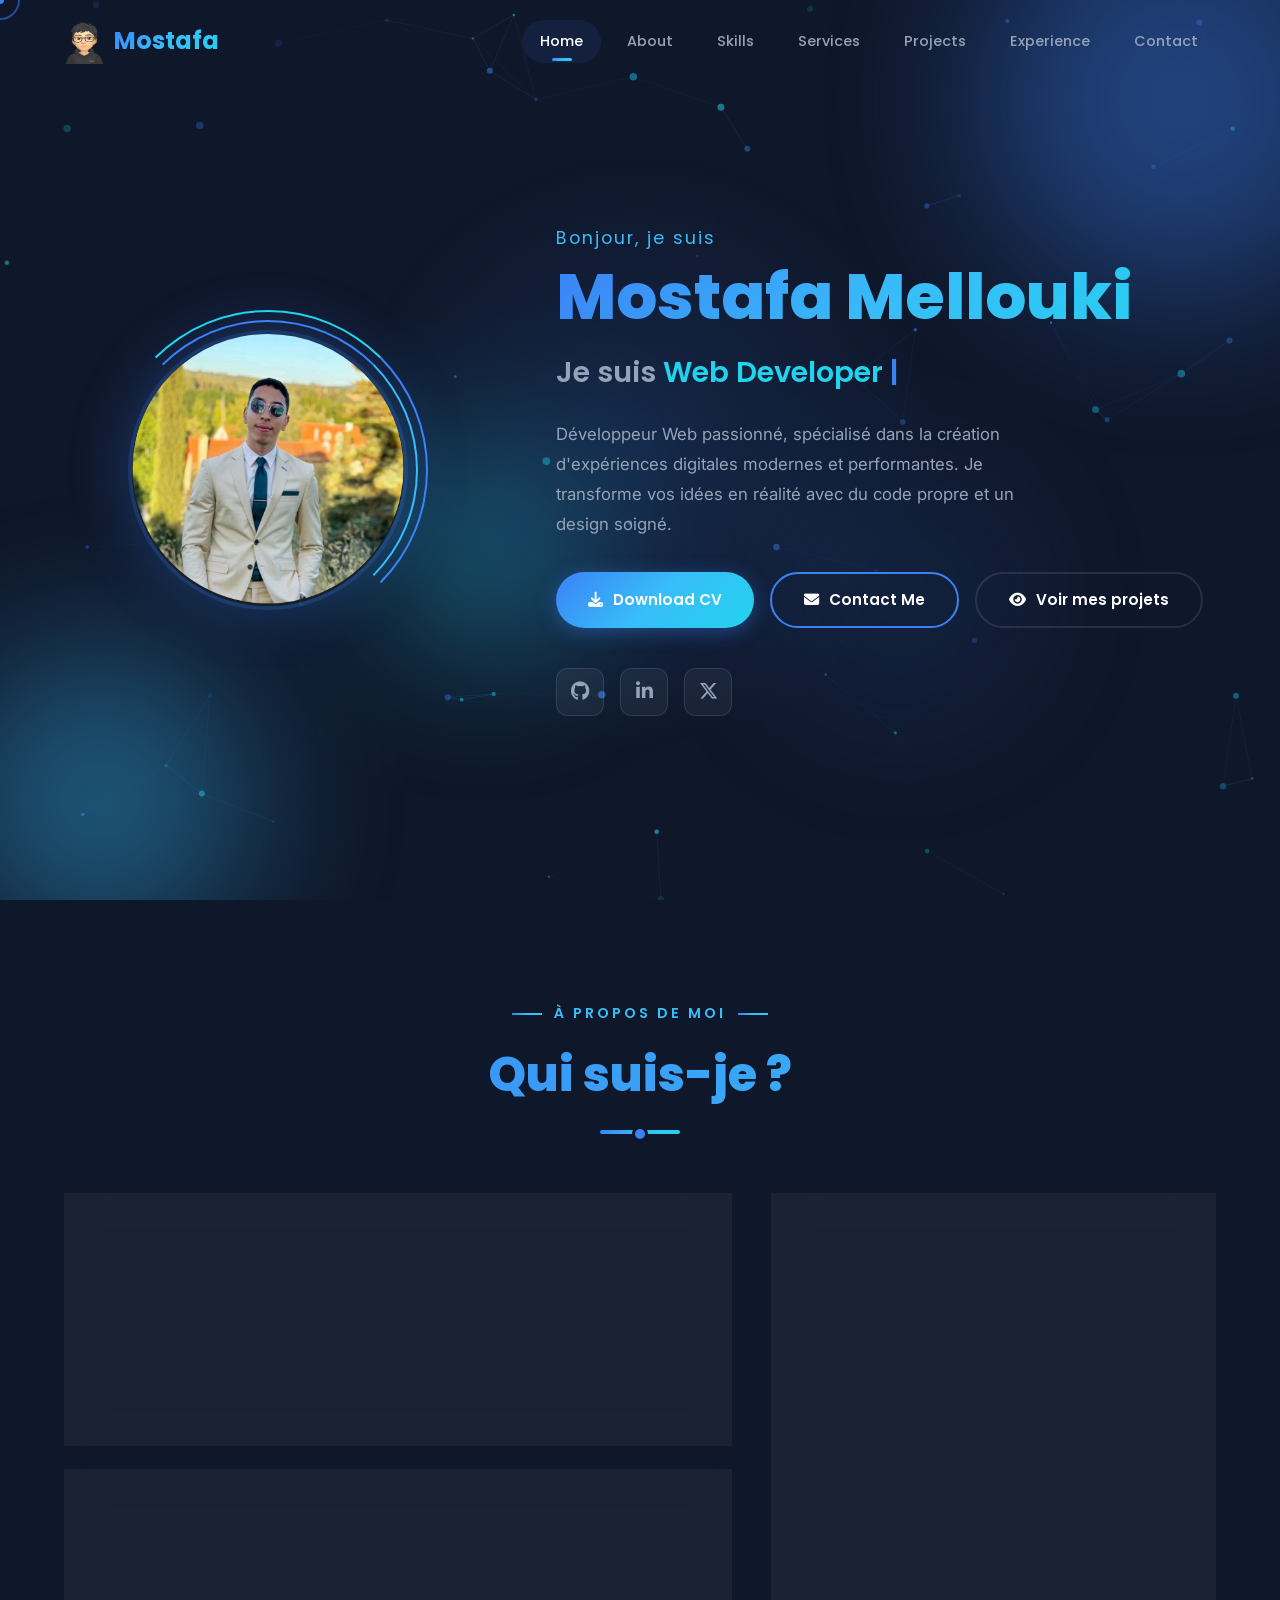
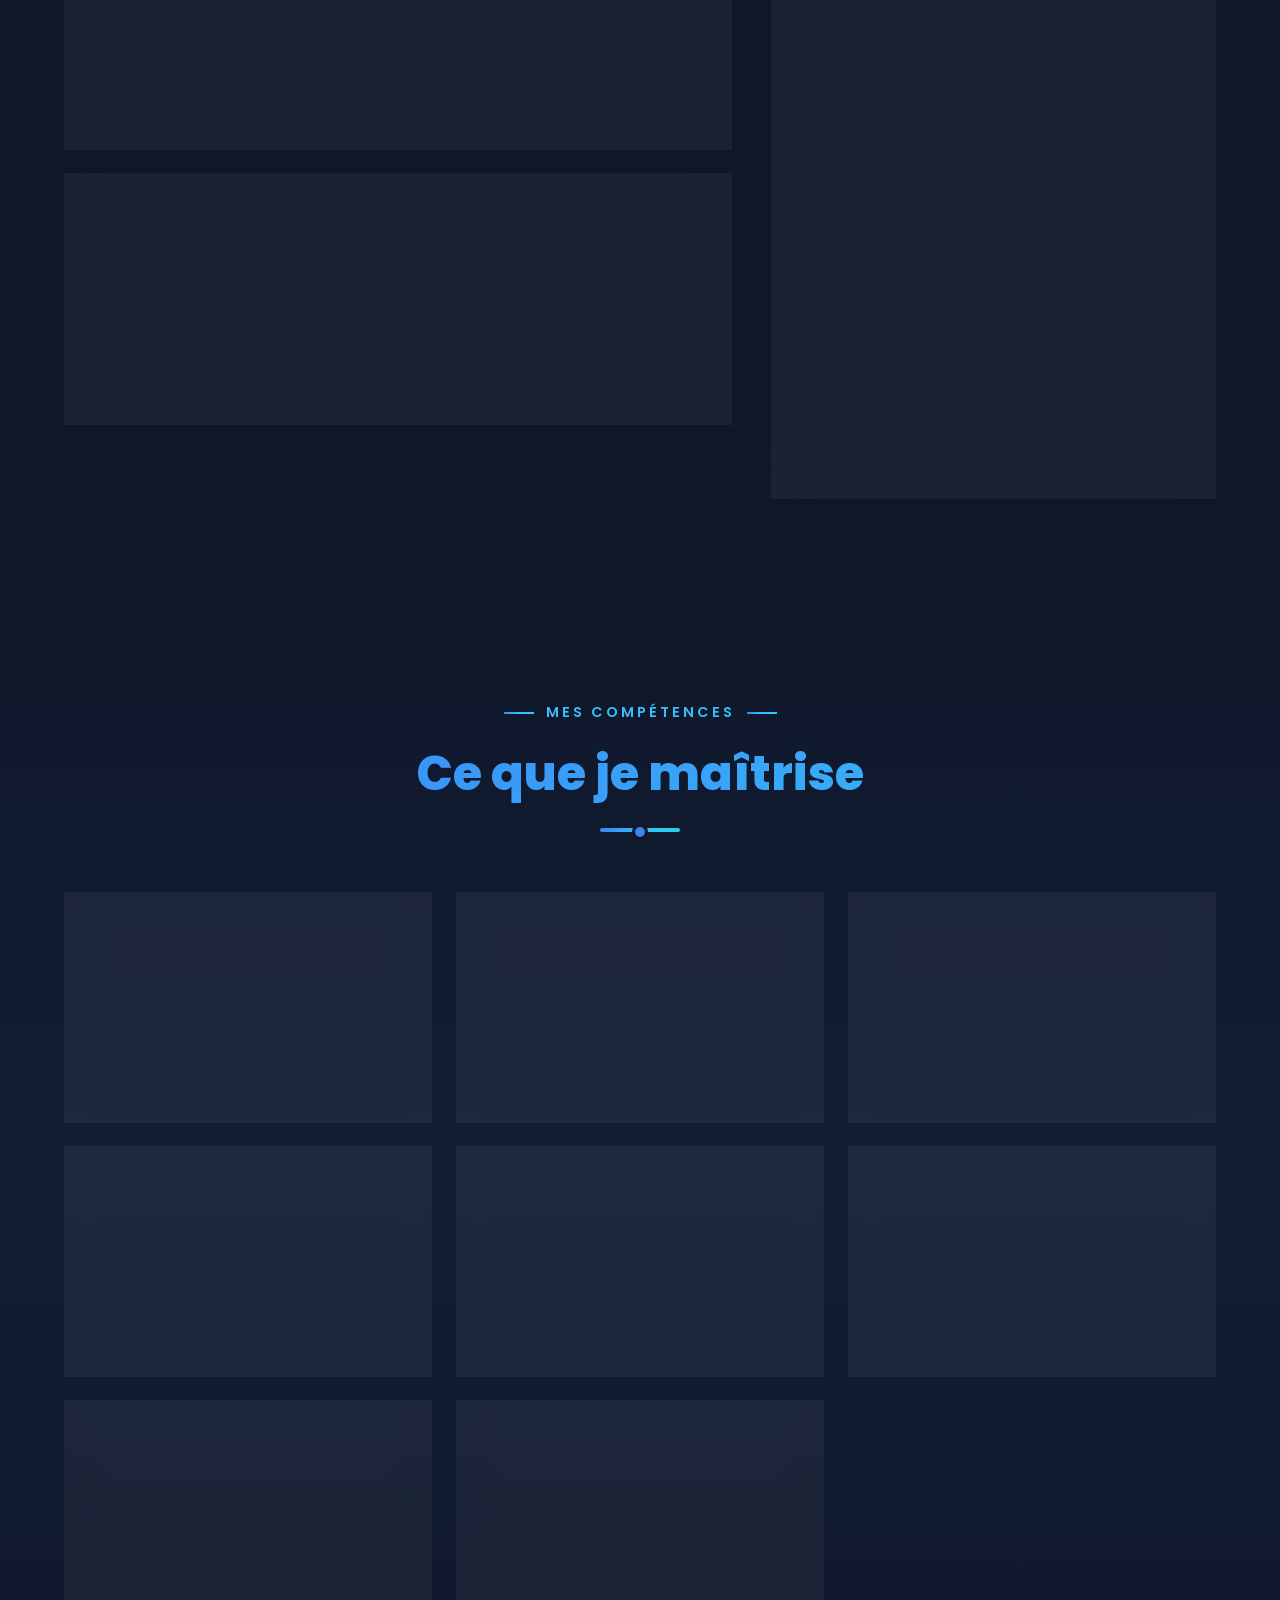
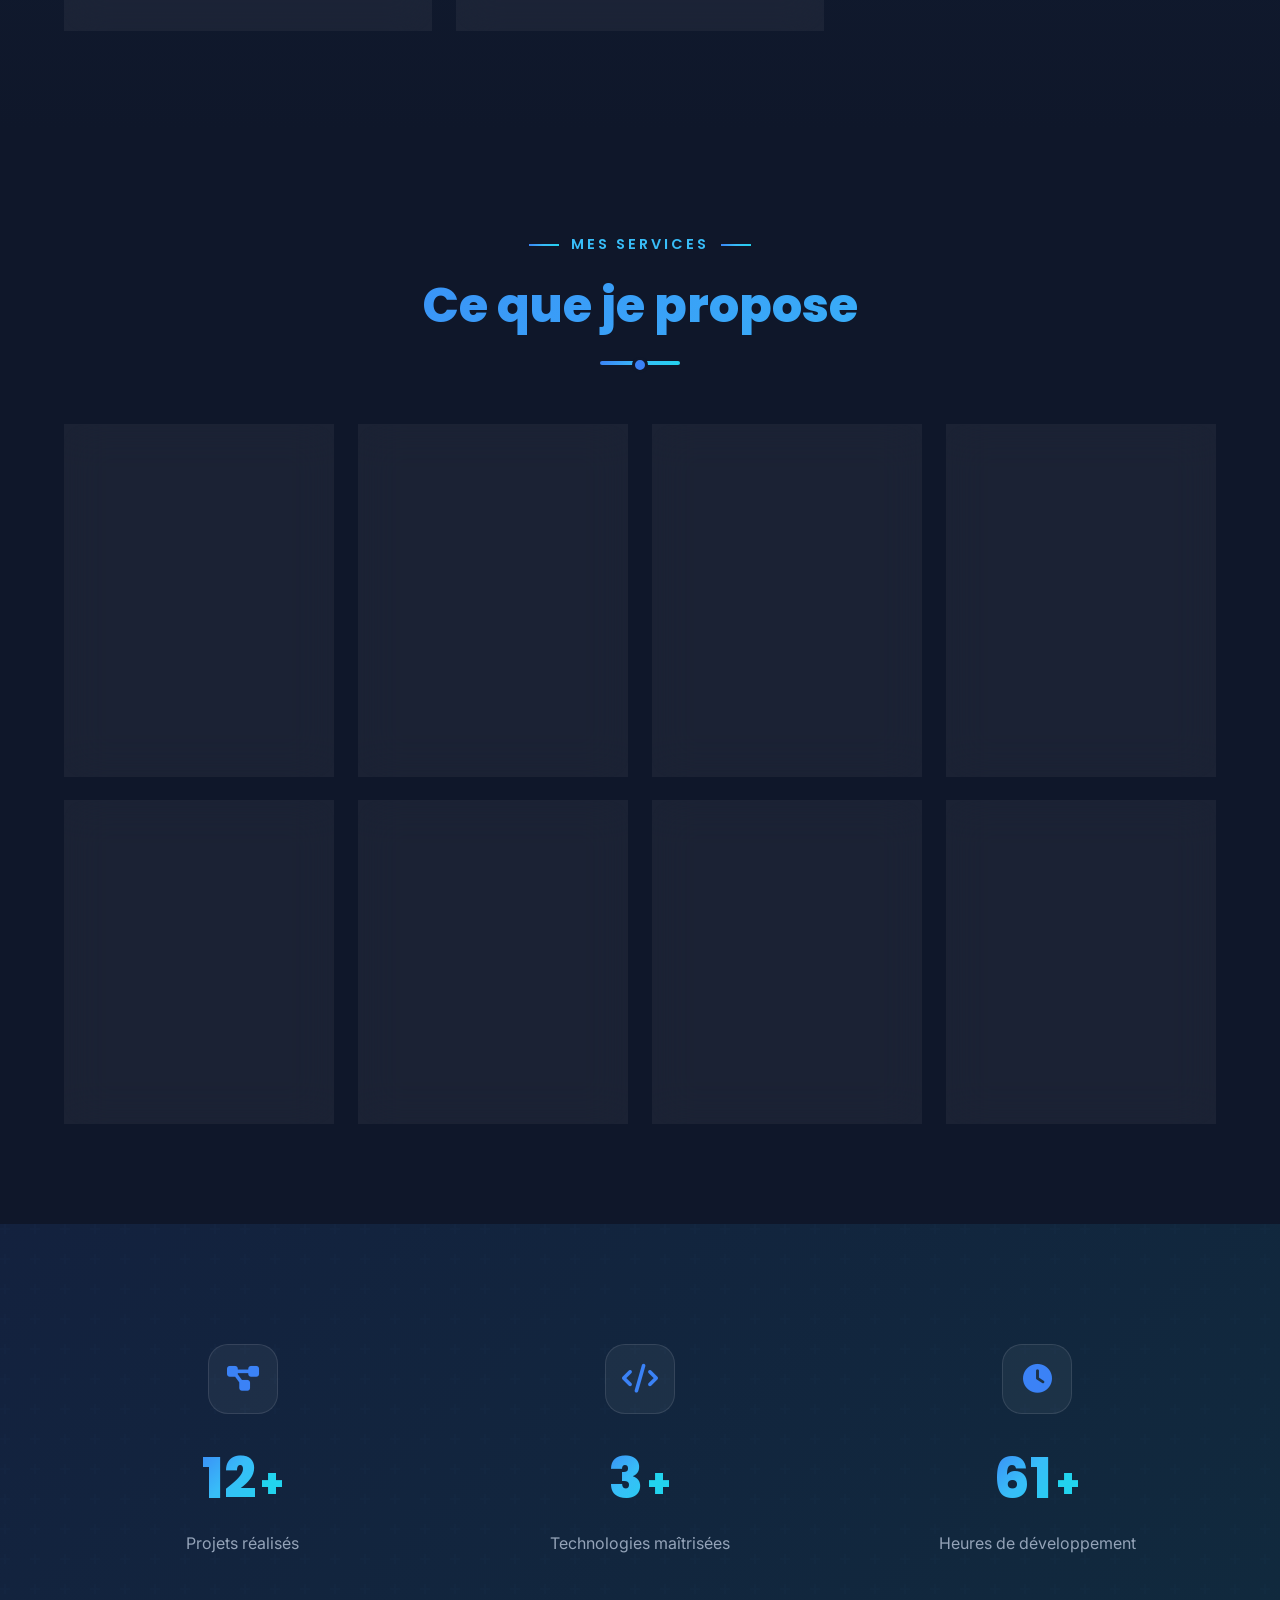
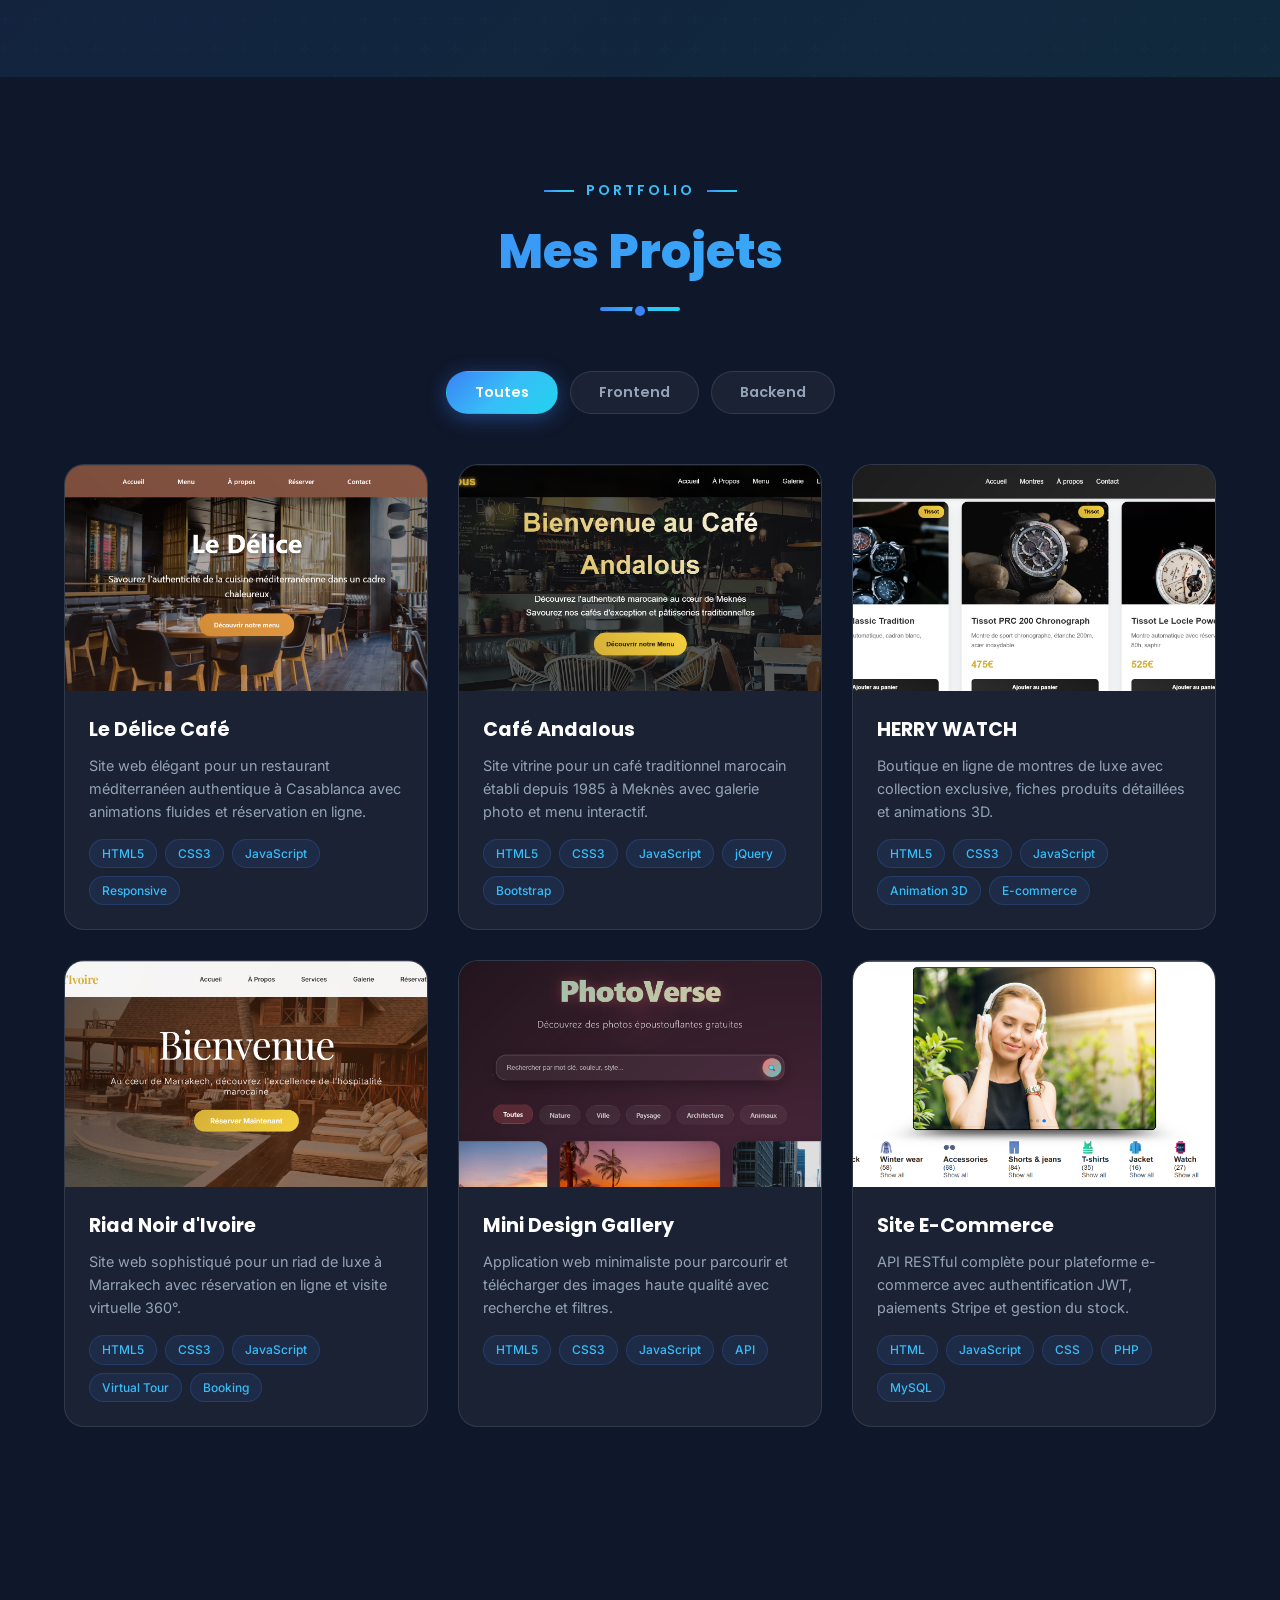
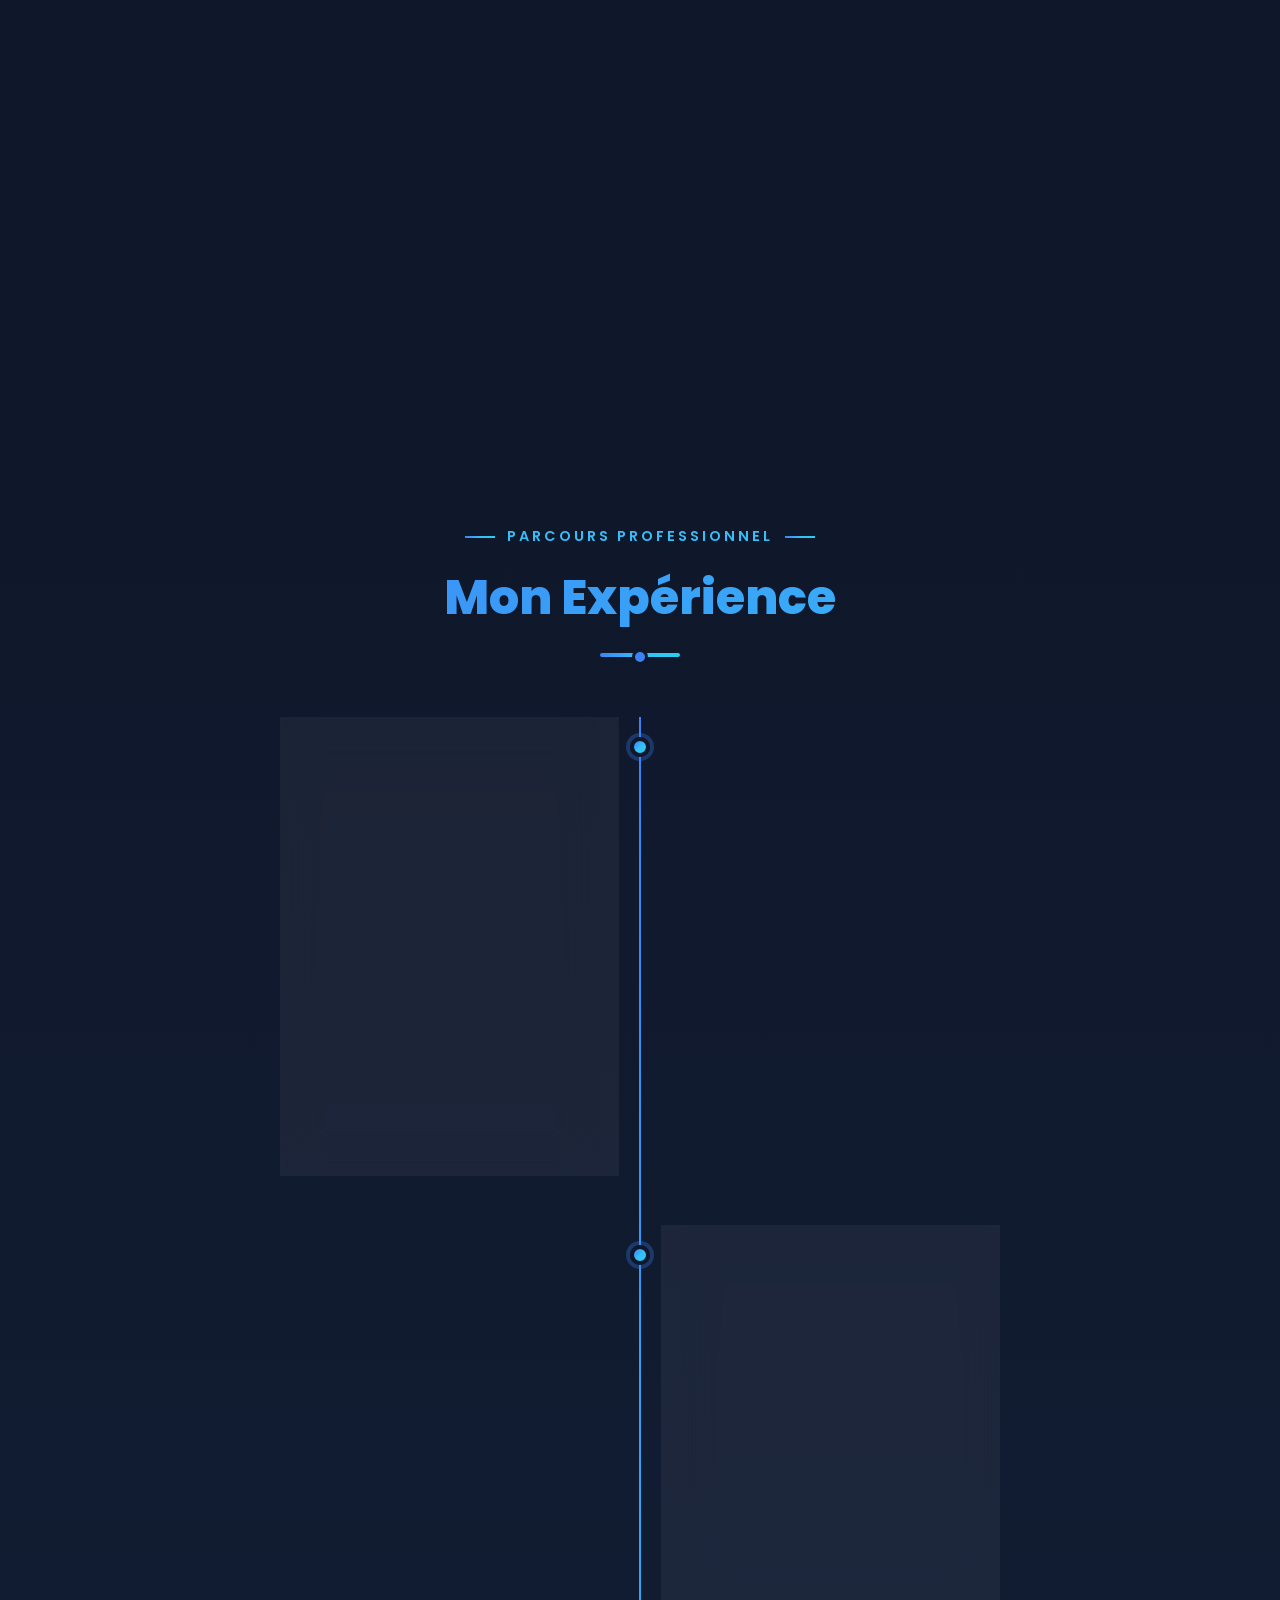
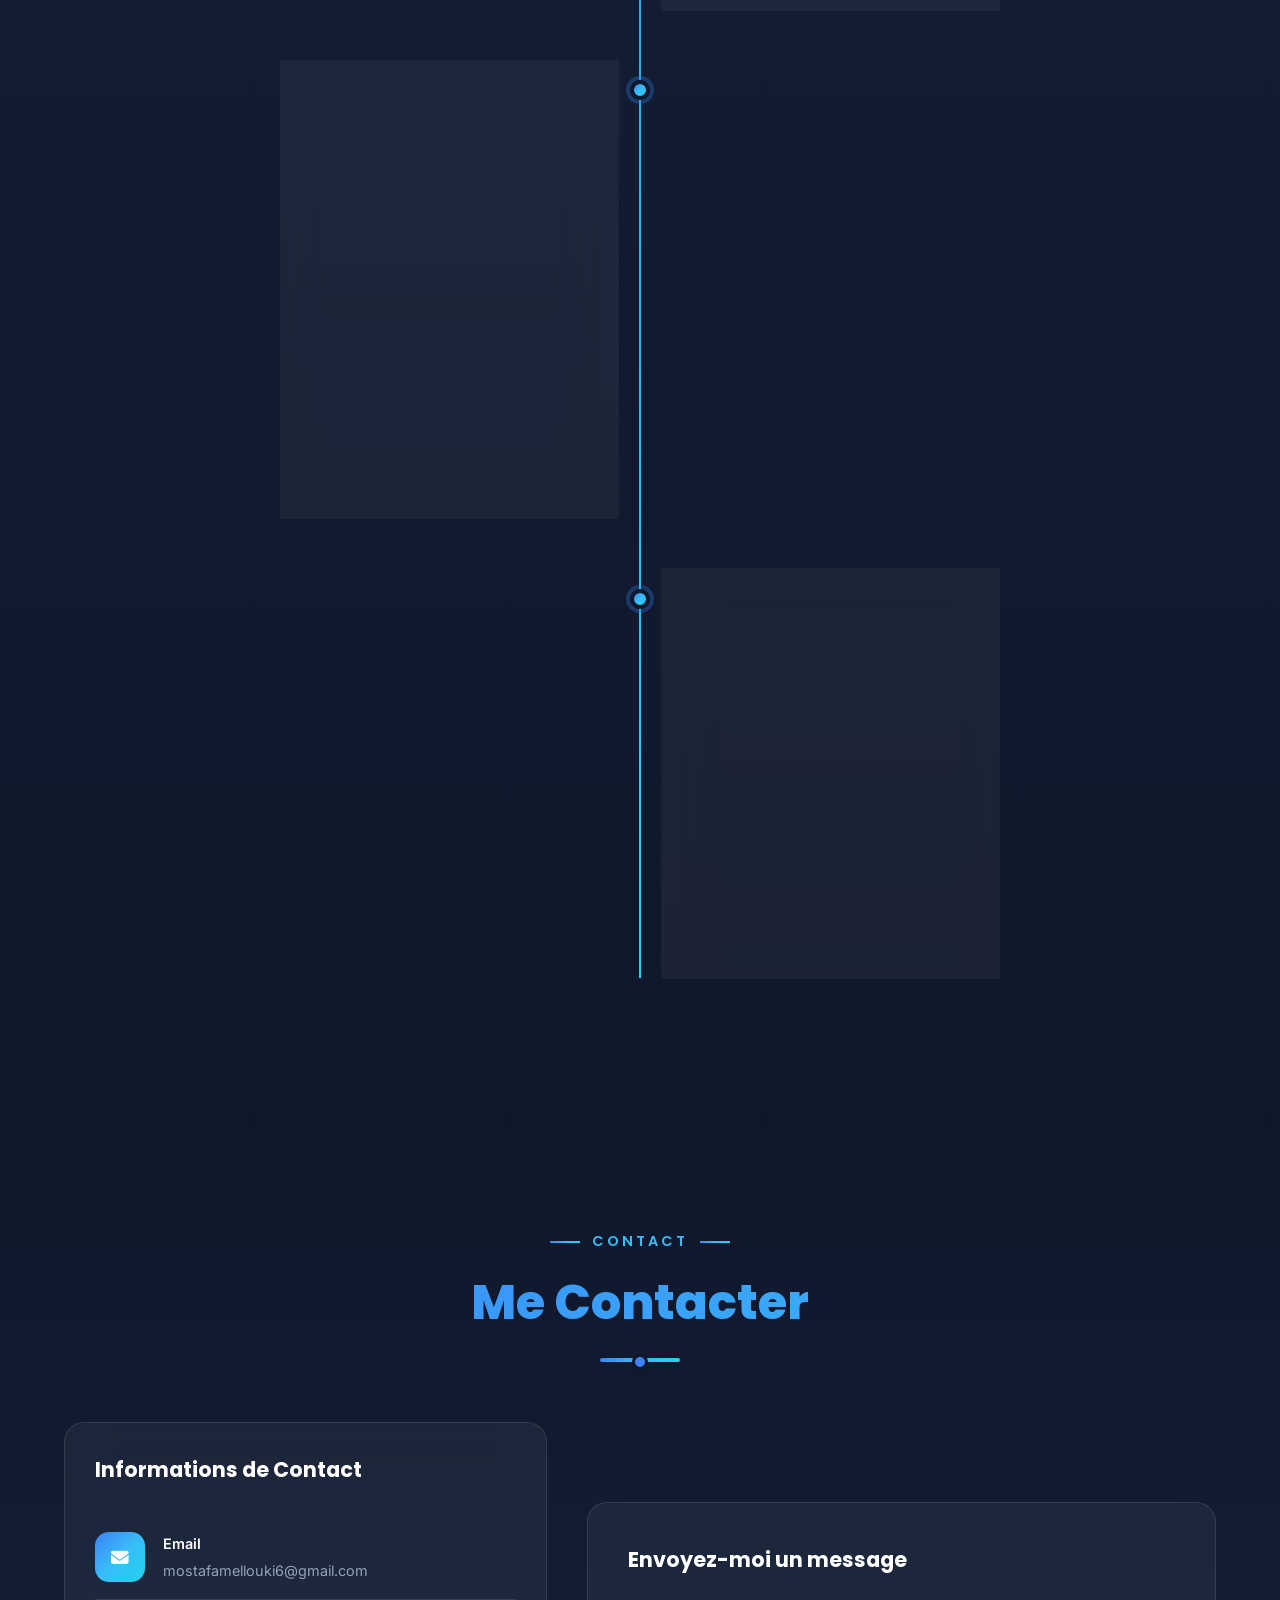
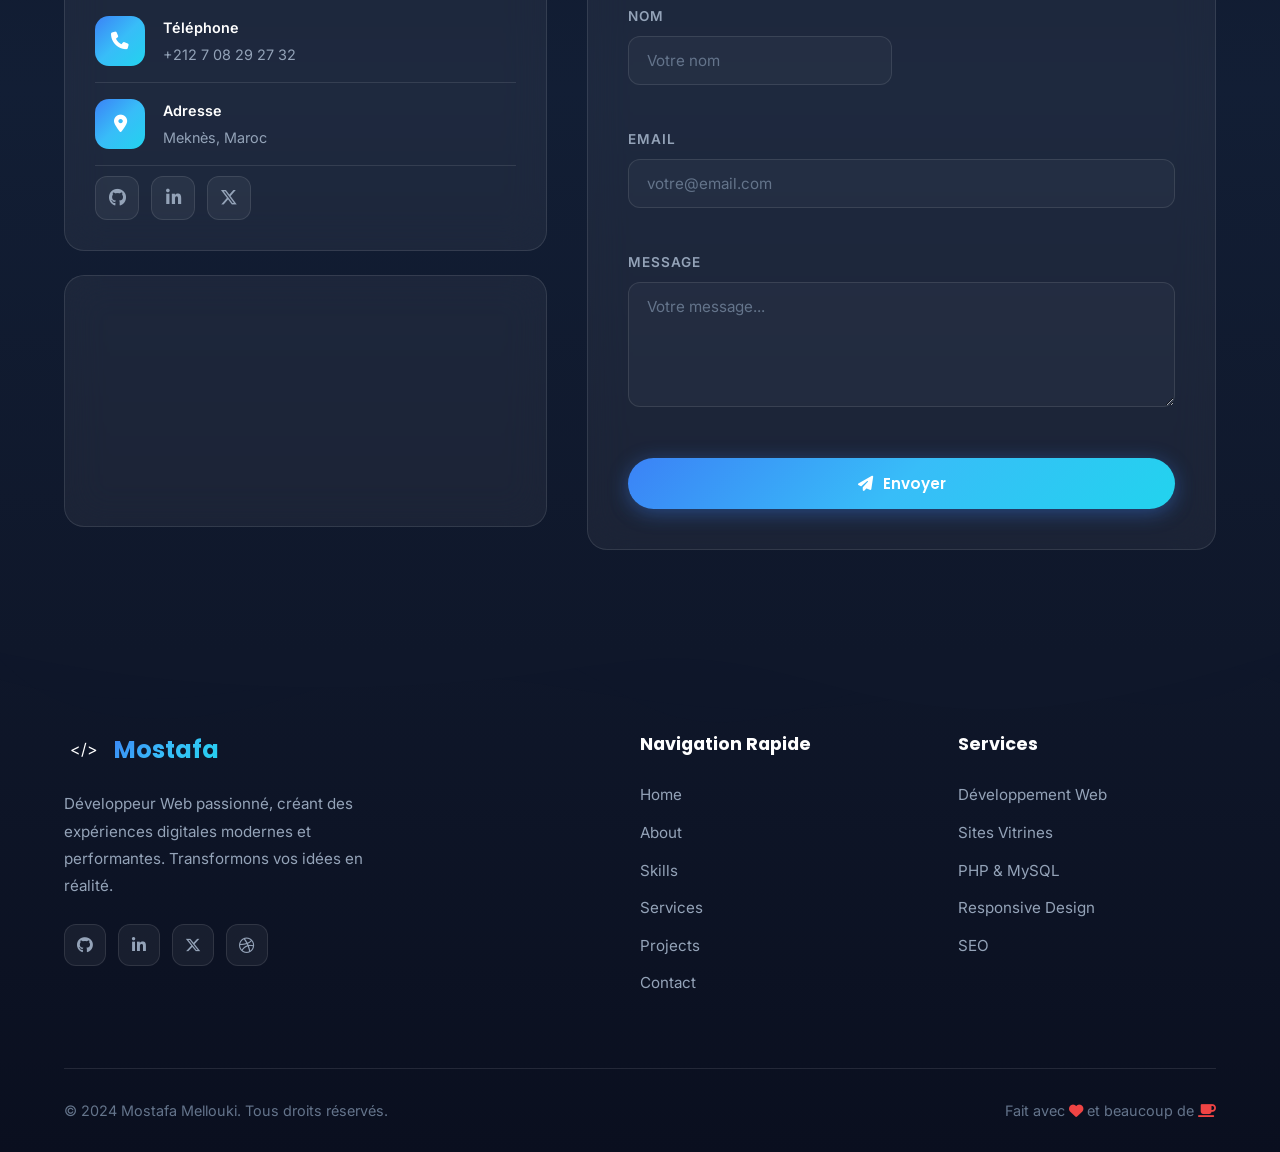
==== commit e9bc0c51: "Update" ====
--- a/index.html
+++ b/index.html
@@ -2444,7 +2444,7 @@
                 <div class="profile-wrapper">
                     <div class="profile-ring"></div>
                     <div class="profile-ring-2"></div>
-                    <img src="profilmme.png" alt="Mostafa Mellouki" class="profile-img">
+                    <img src="profile.png" alt="Mostafa Mellouki" class="profile-img">
                 </div>
             </div>
 
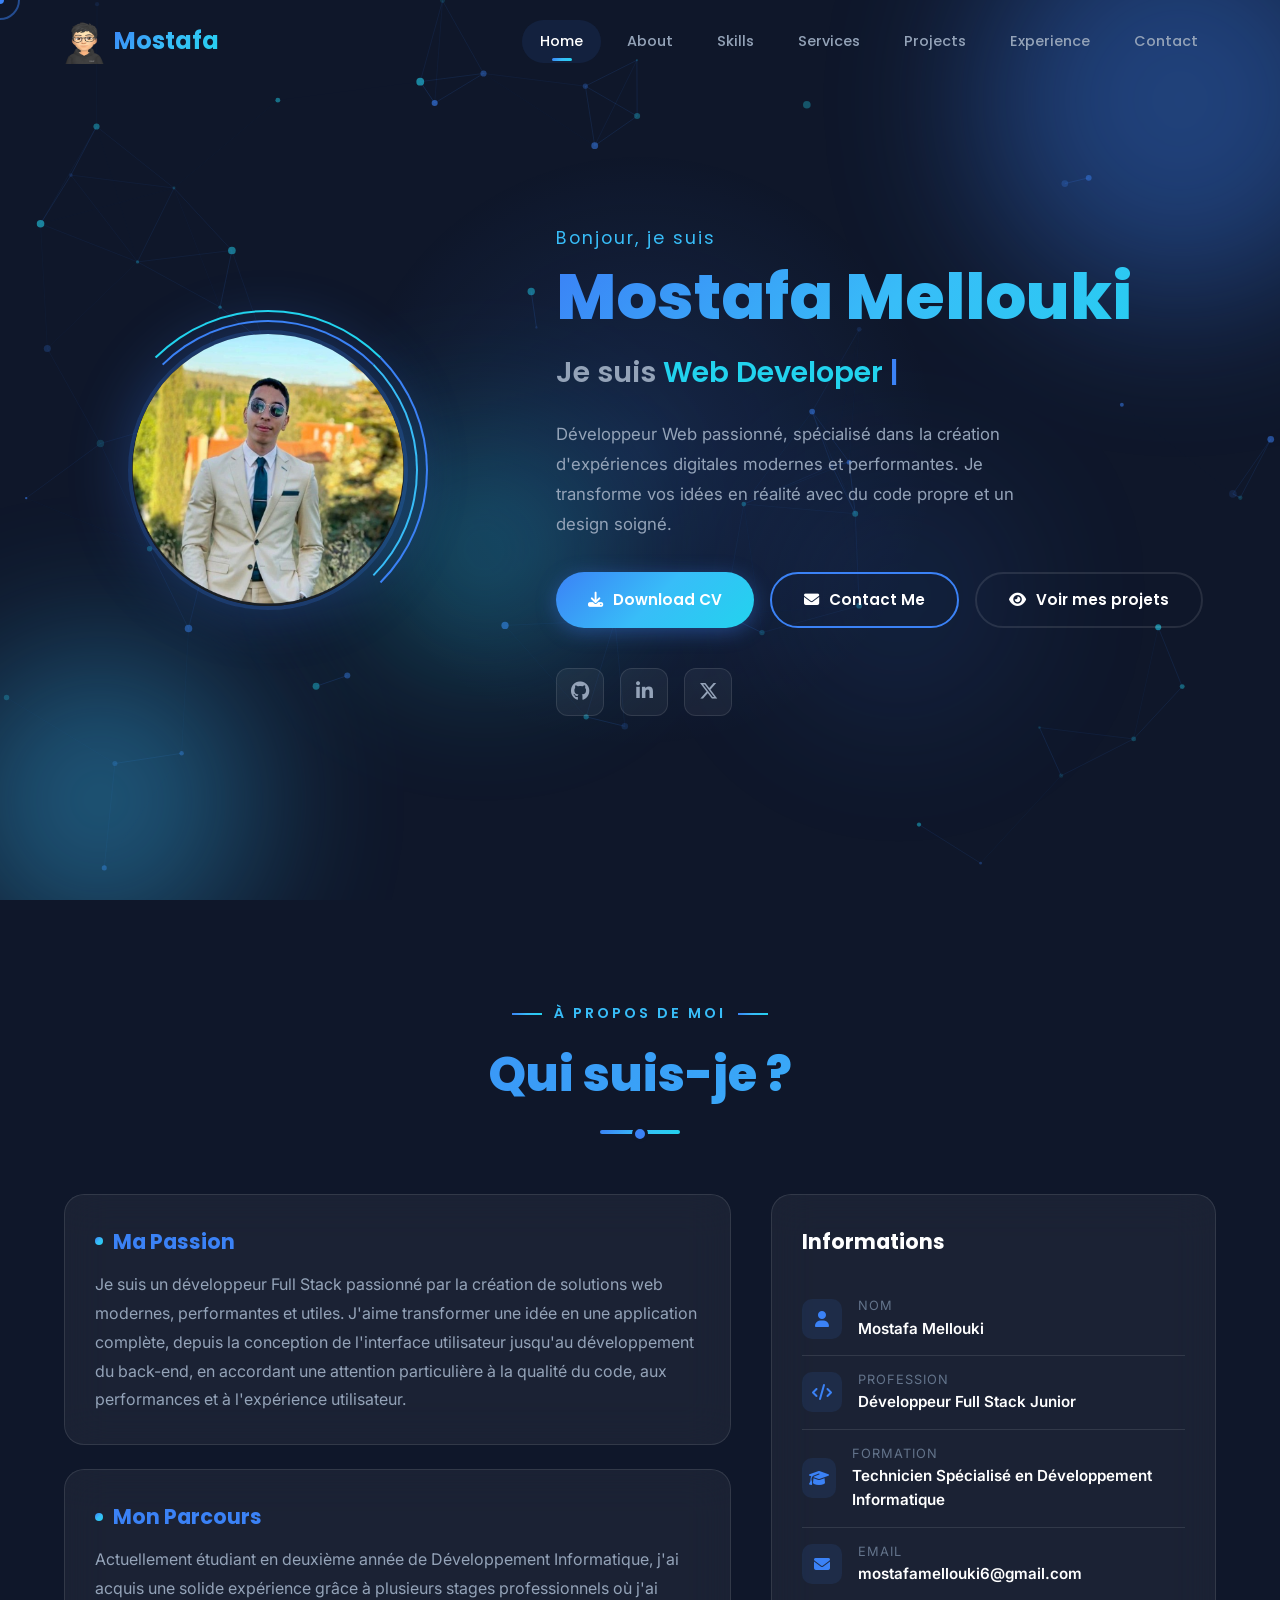
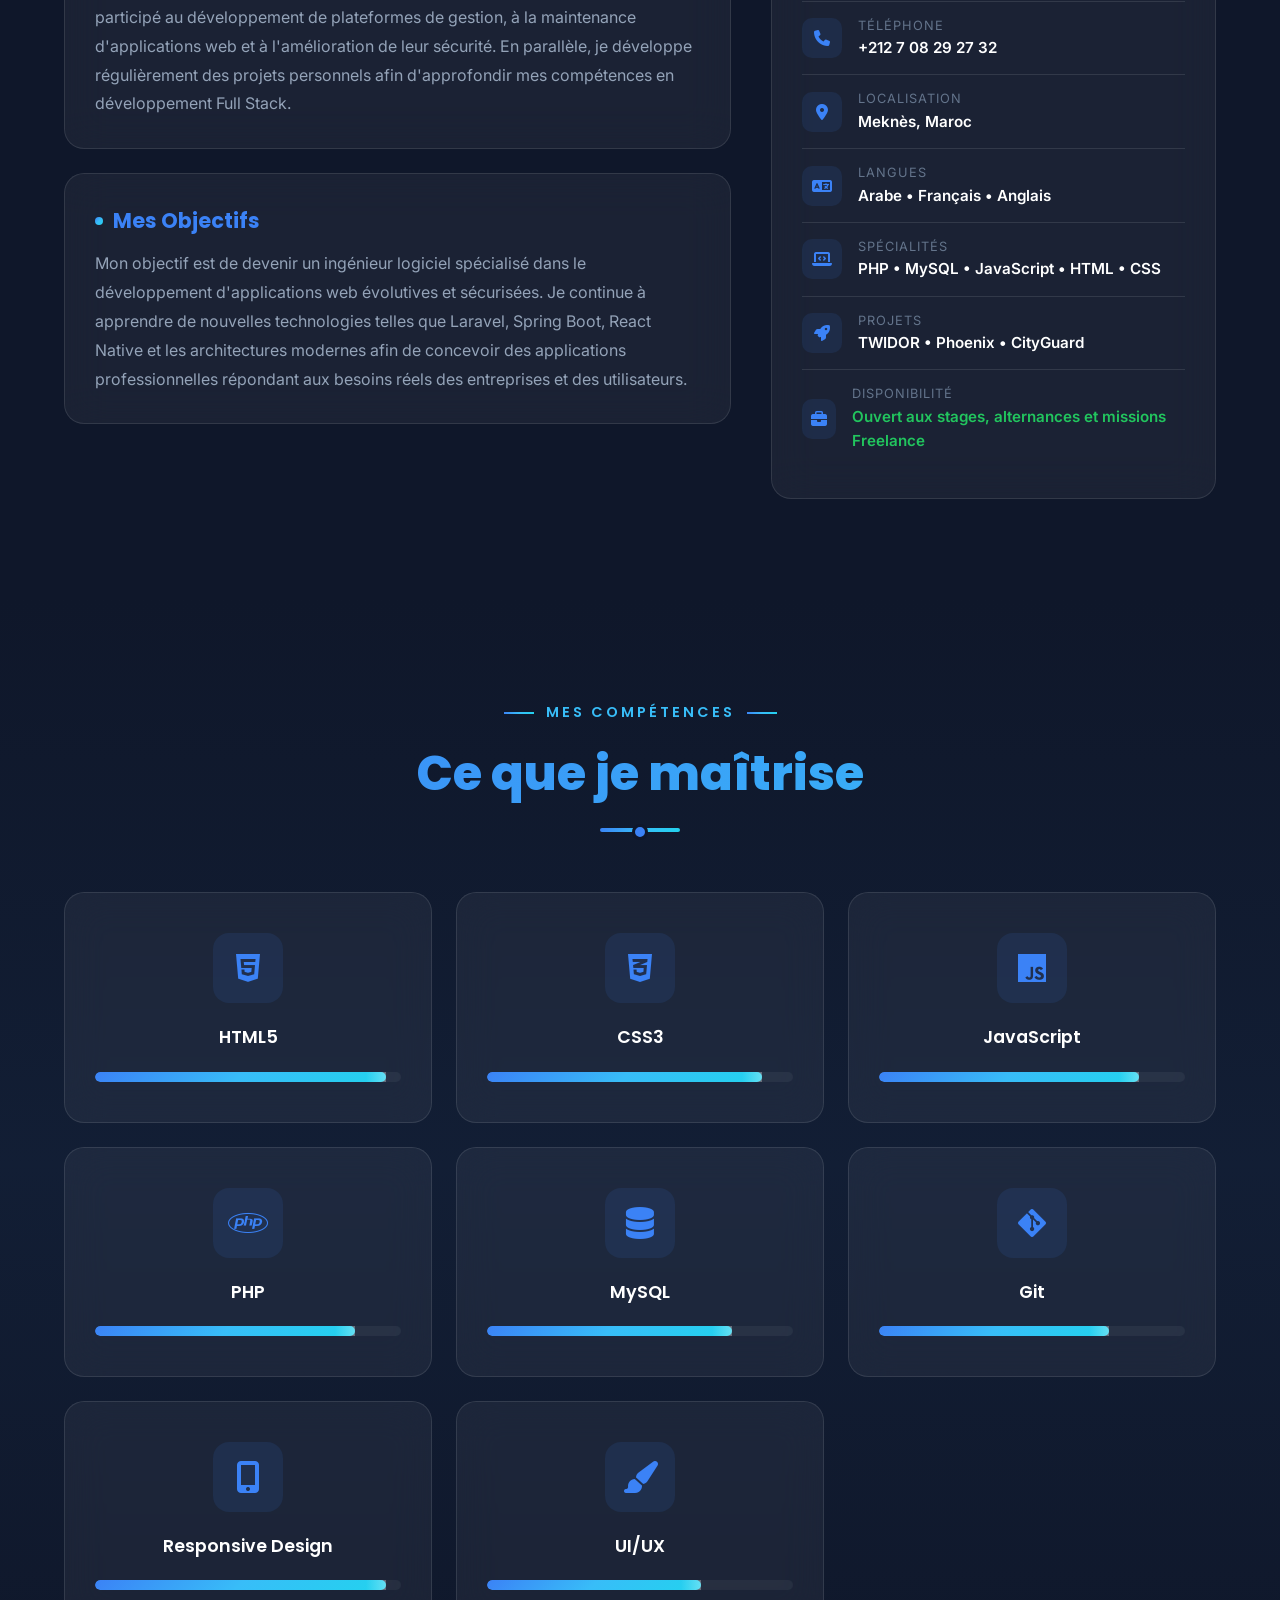
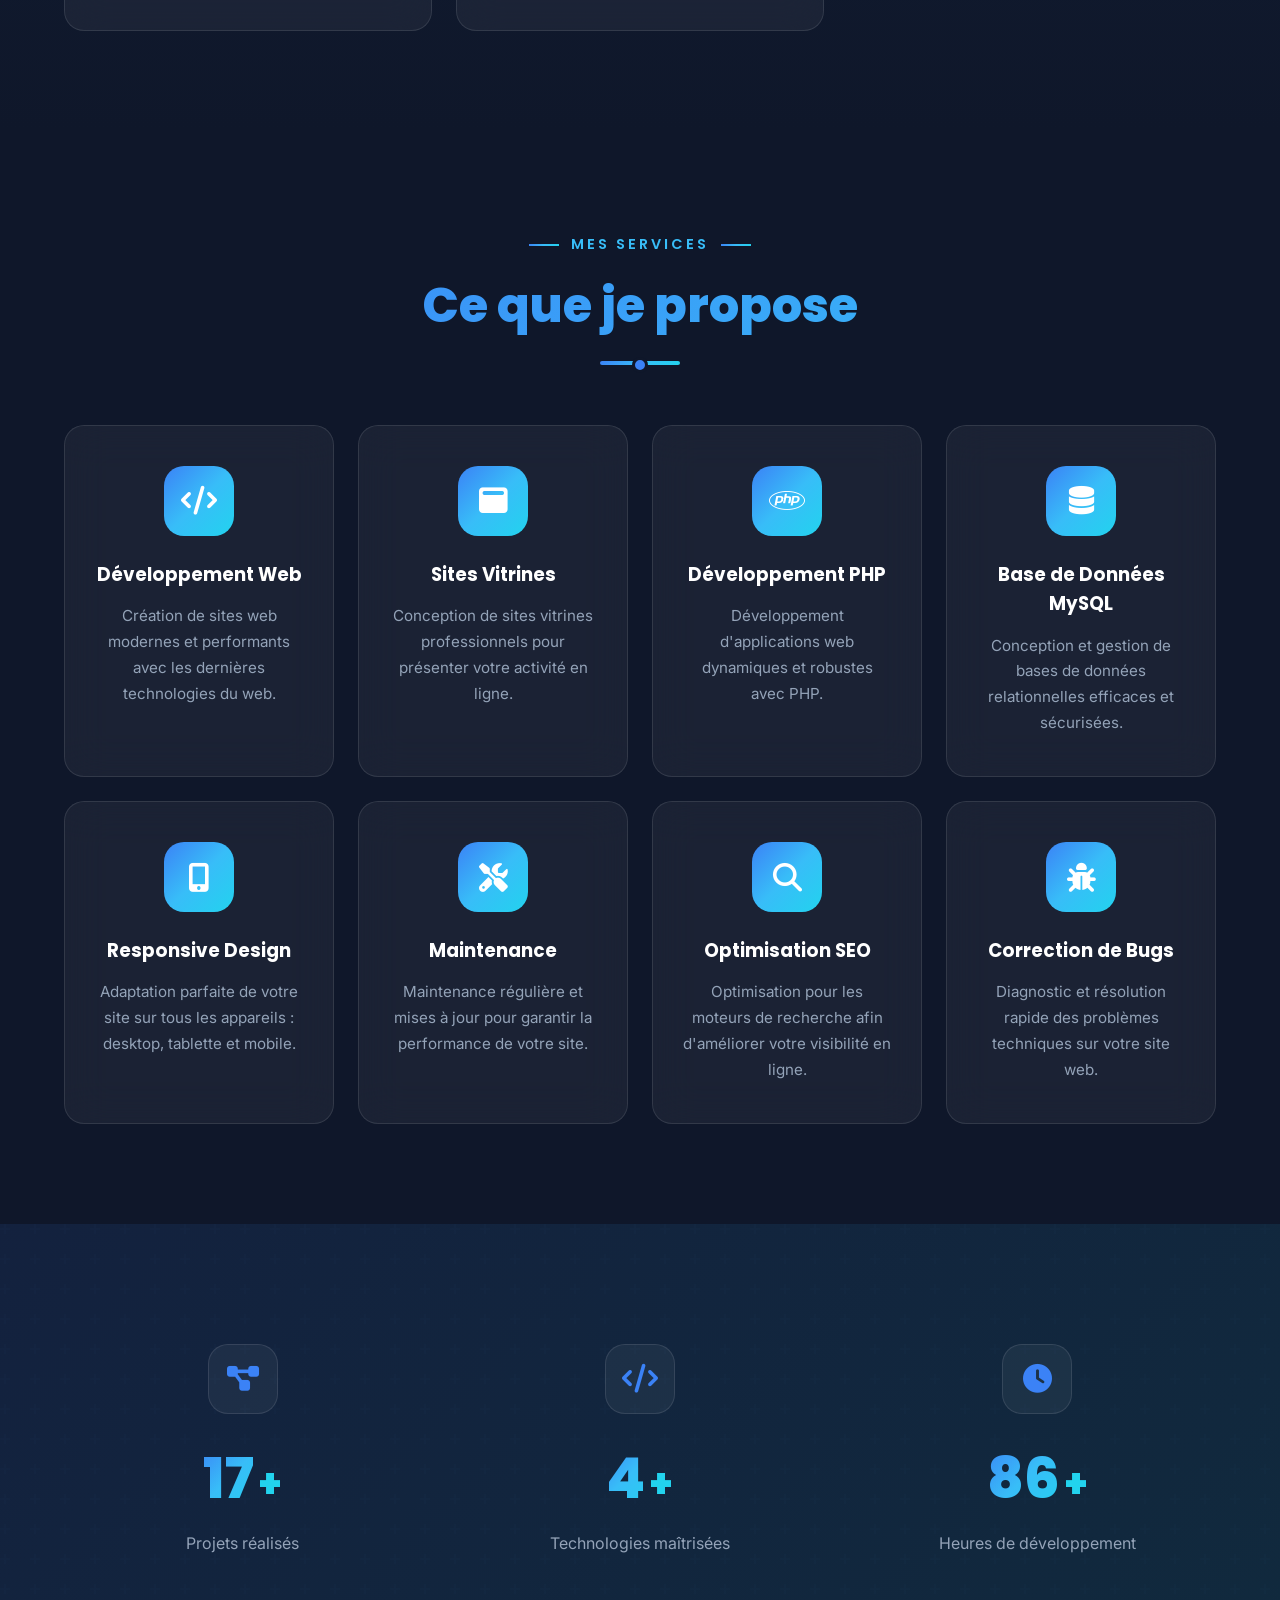
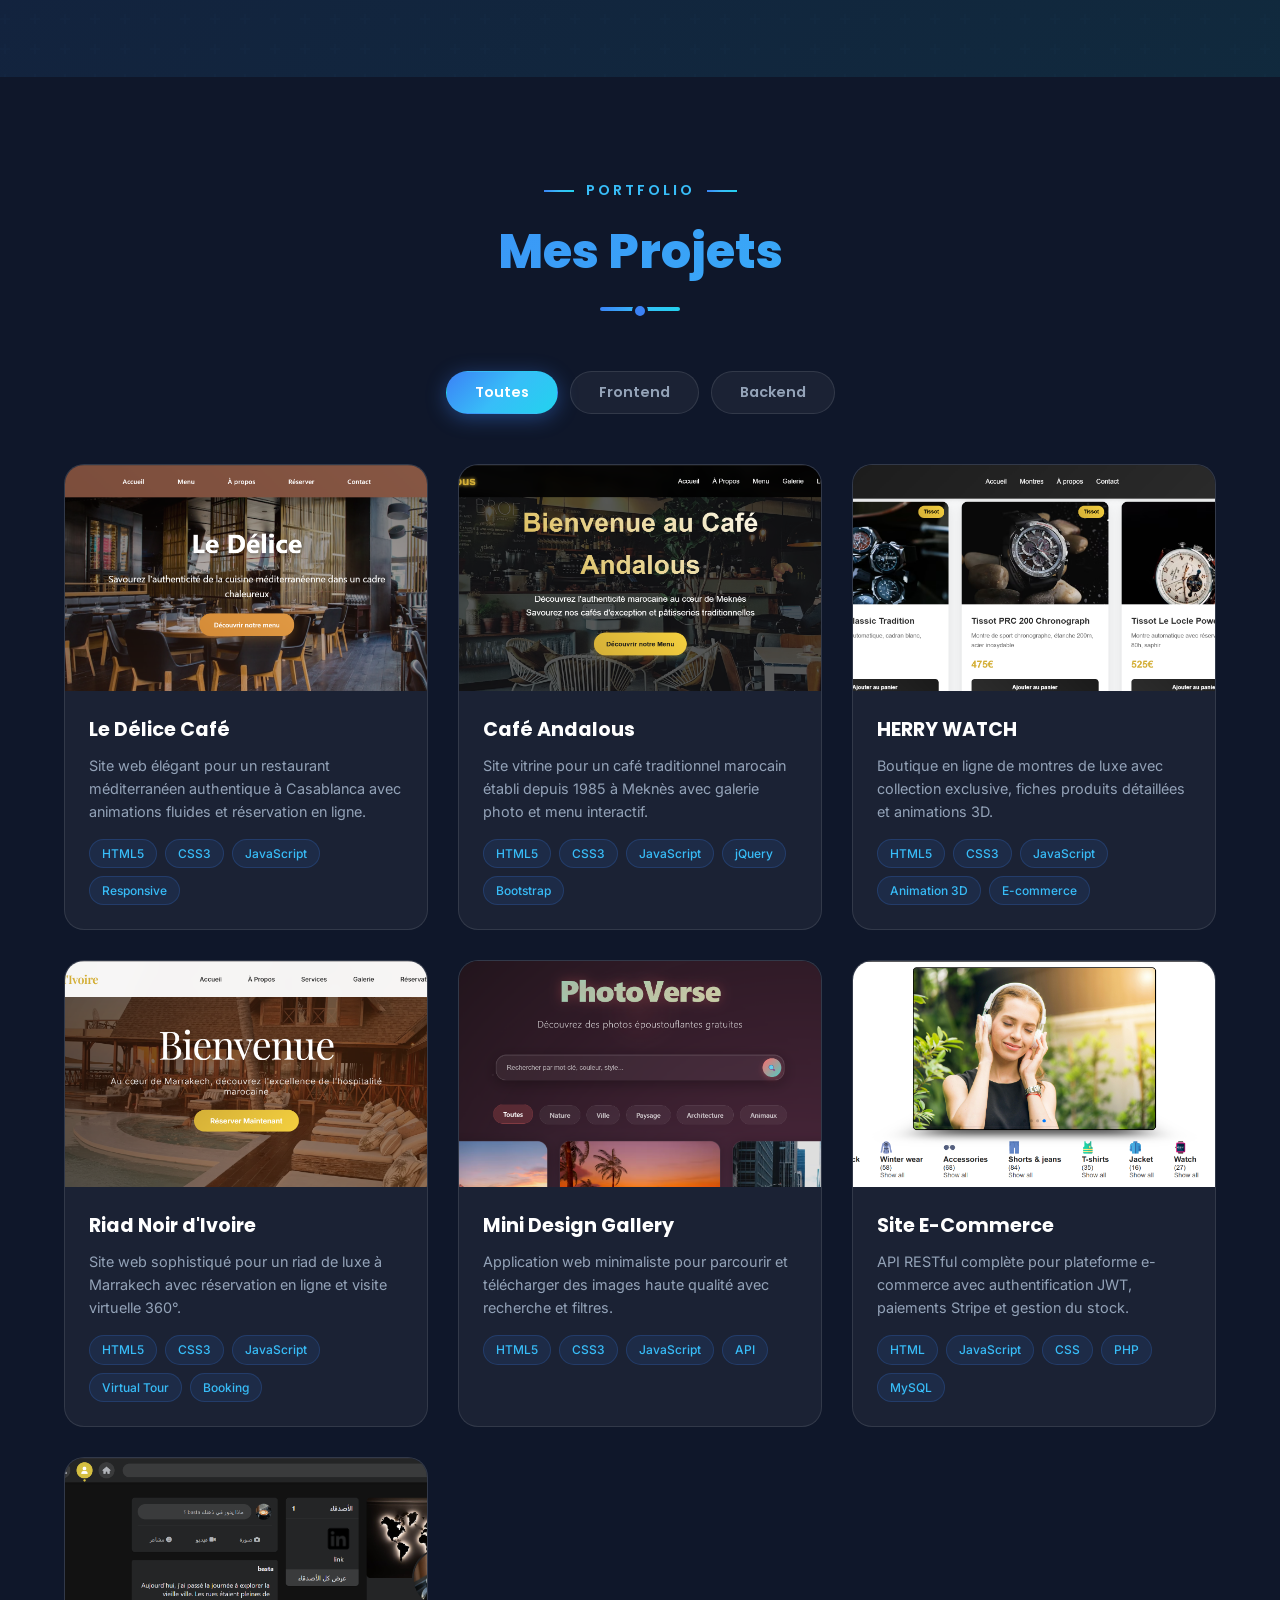
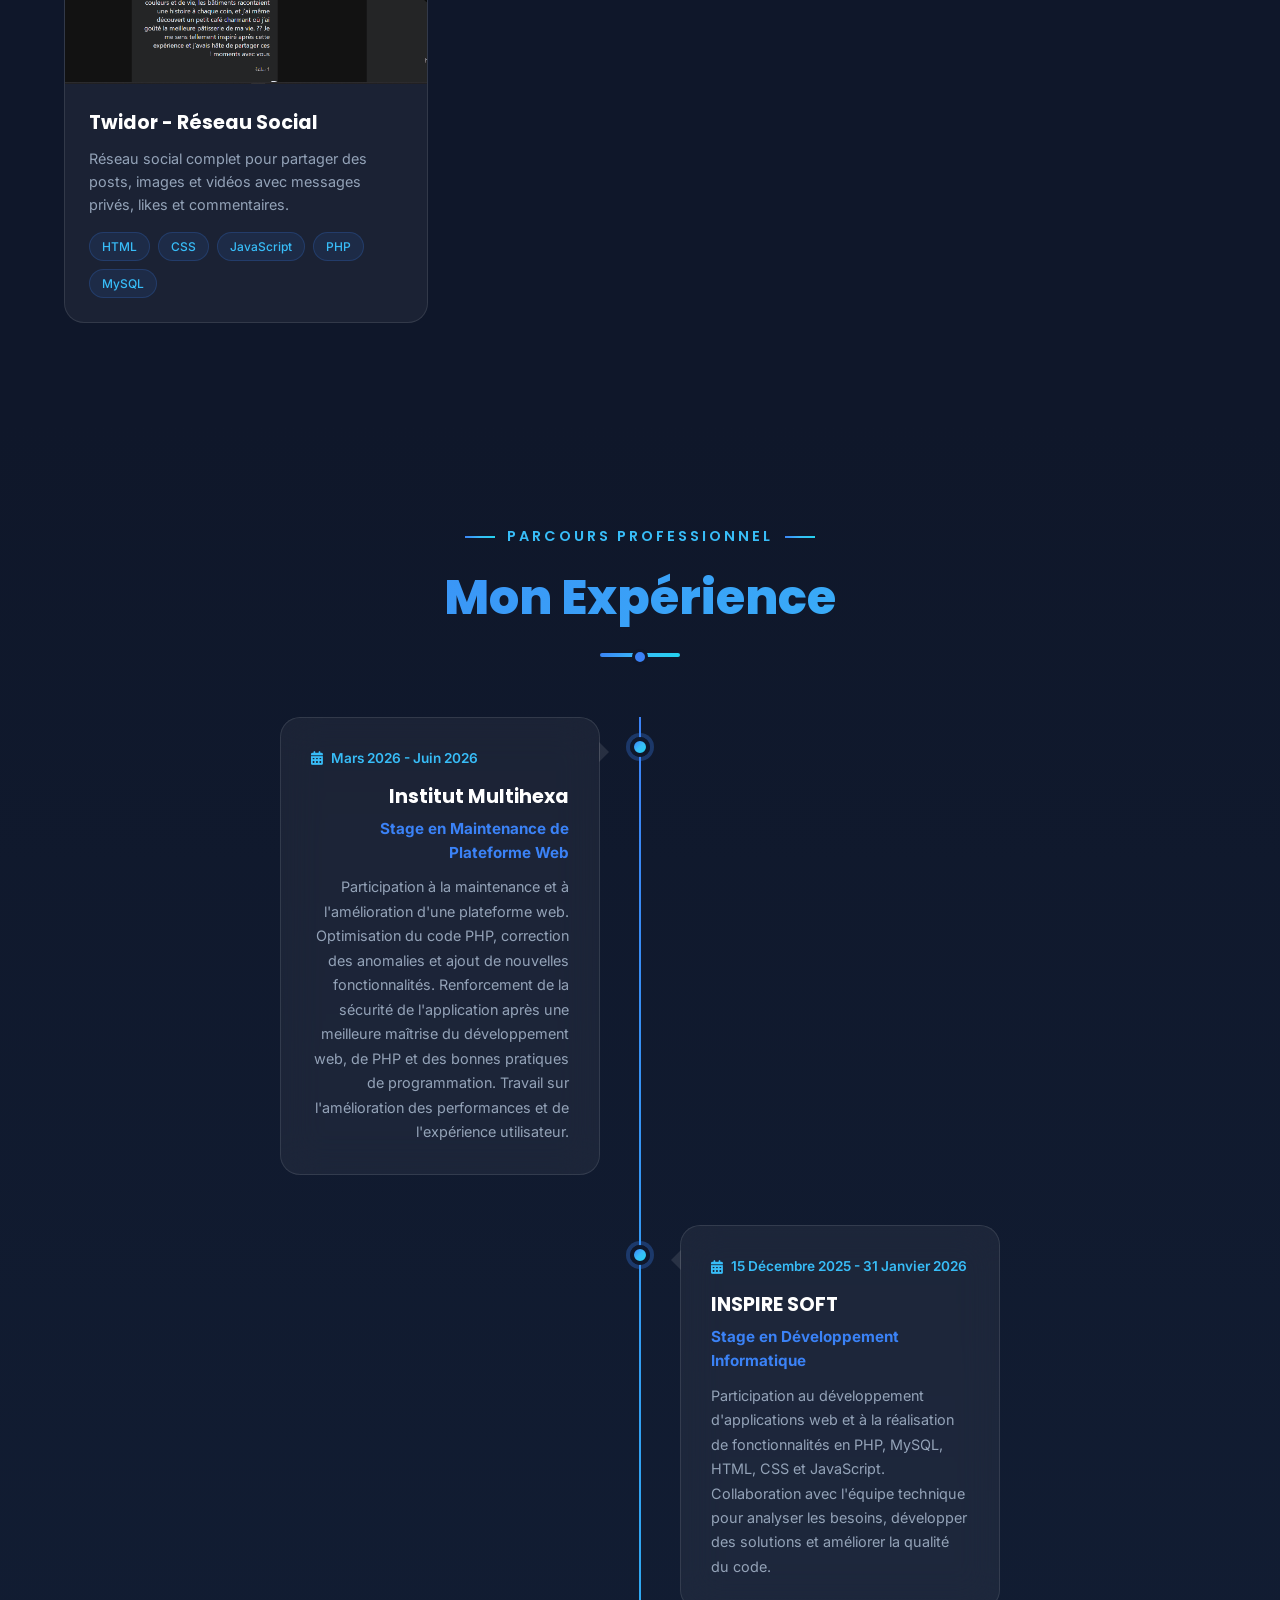
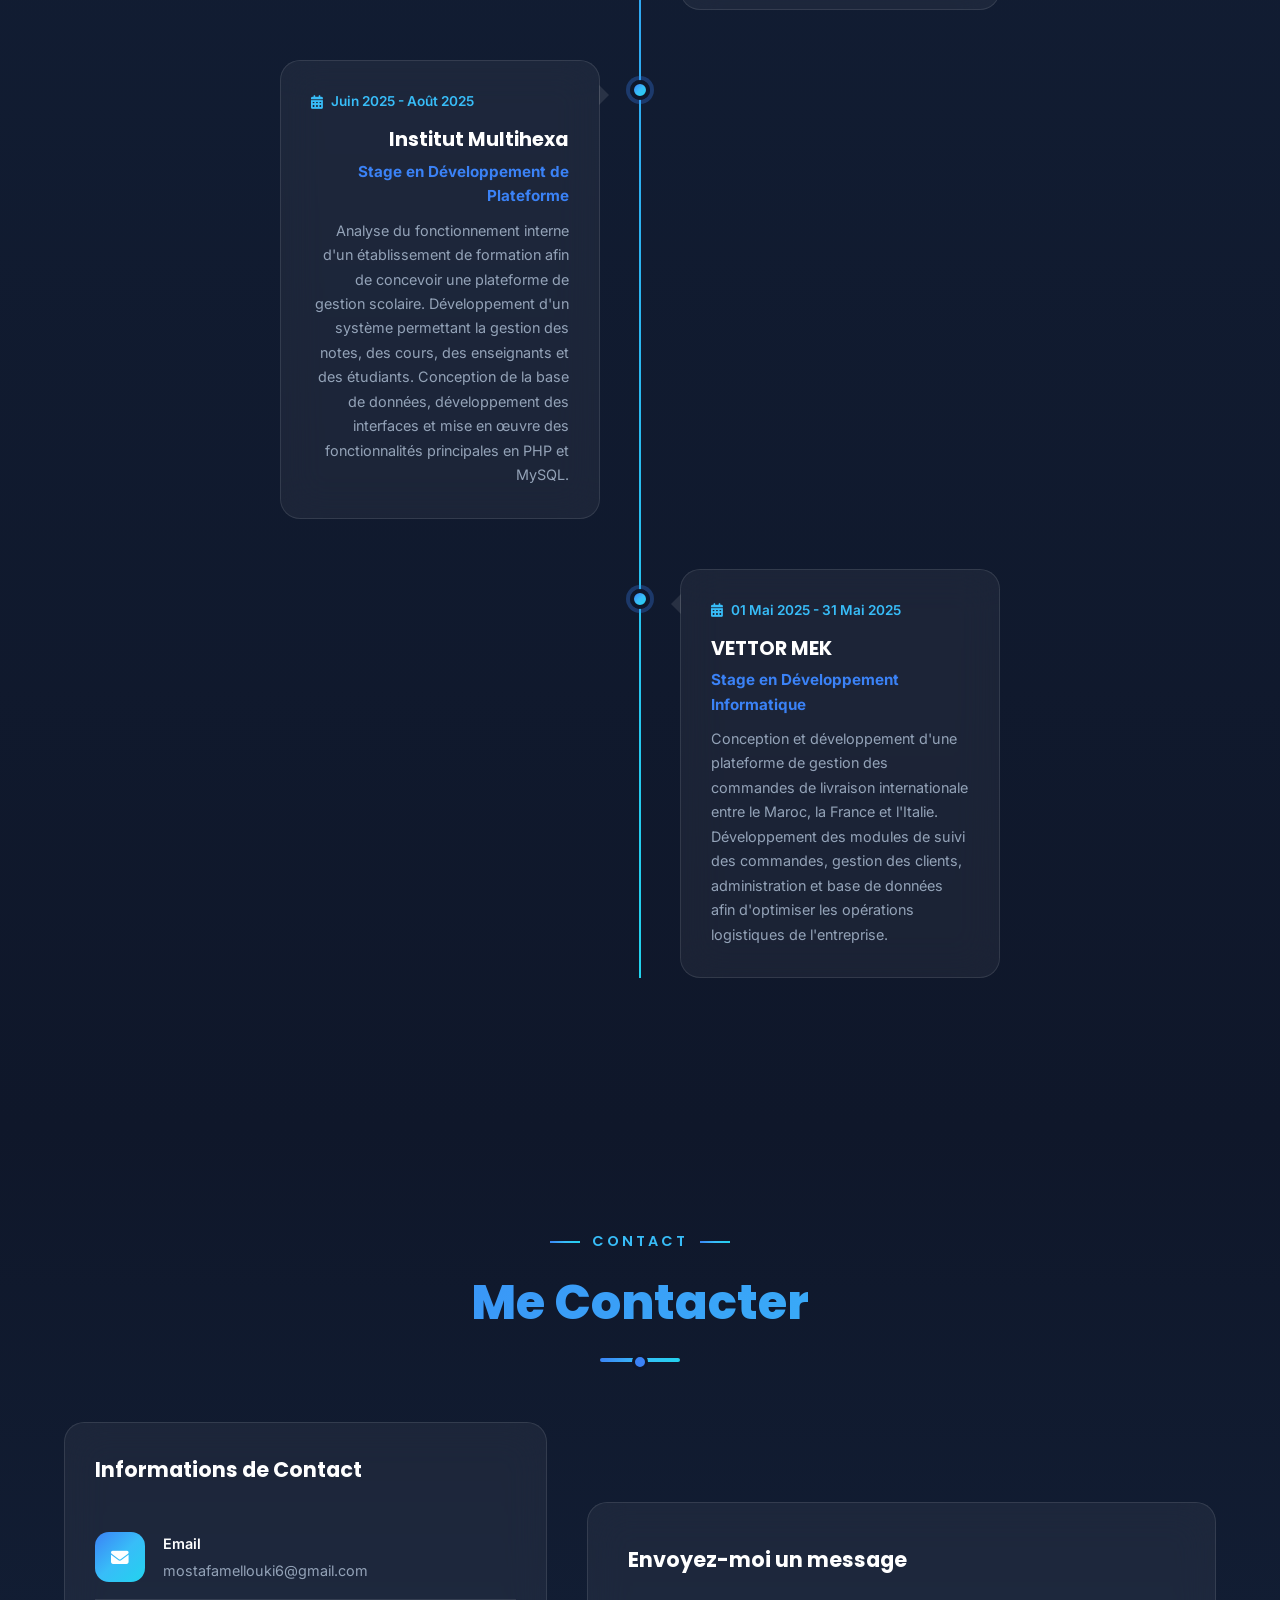
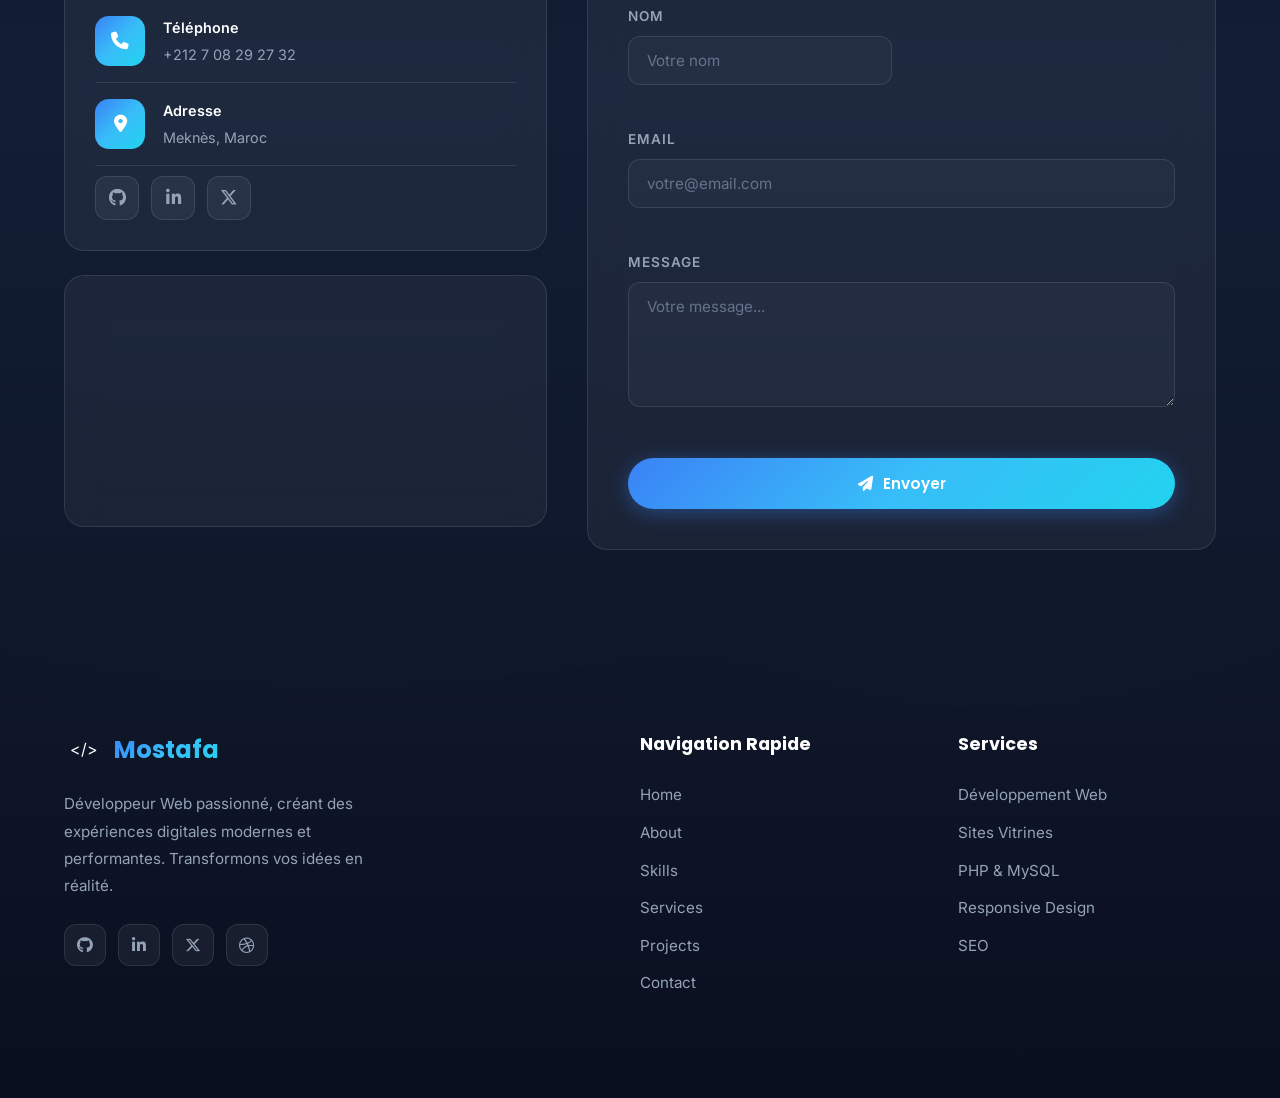
==== commit 0f4e9848: "Update index.html" ====
--- a/index.html
+++ b/index.html
@@ -3458,10 +3458,7 @@
                 </div>
             </div>
 
-            <div class="footer-bottom">
-                <p>&copy; 2024 Mostafa Mellouki. Tous droits réservés.</p>
-                <p>Fait avec <i class="fas fa-heart"></i> et beaucoup de <i class="fas fa-coffee"></i></p>
-            </div>
+            
         </div>
     </footer>
 
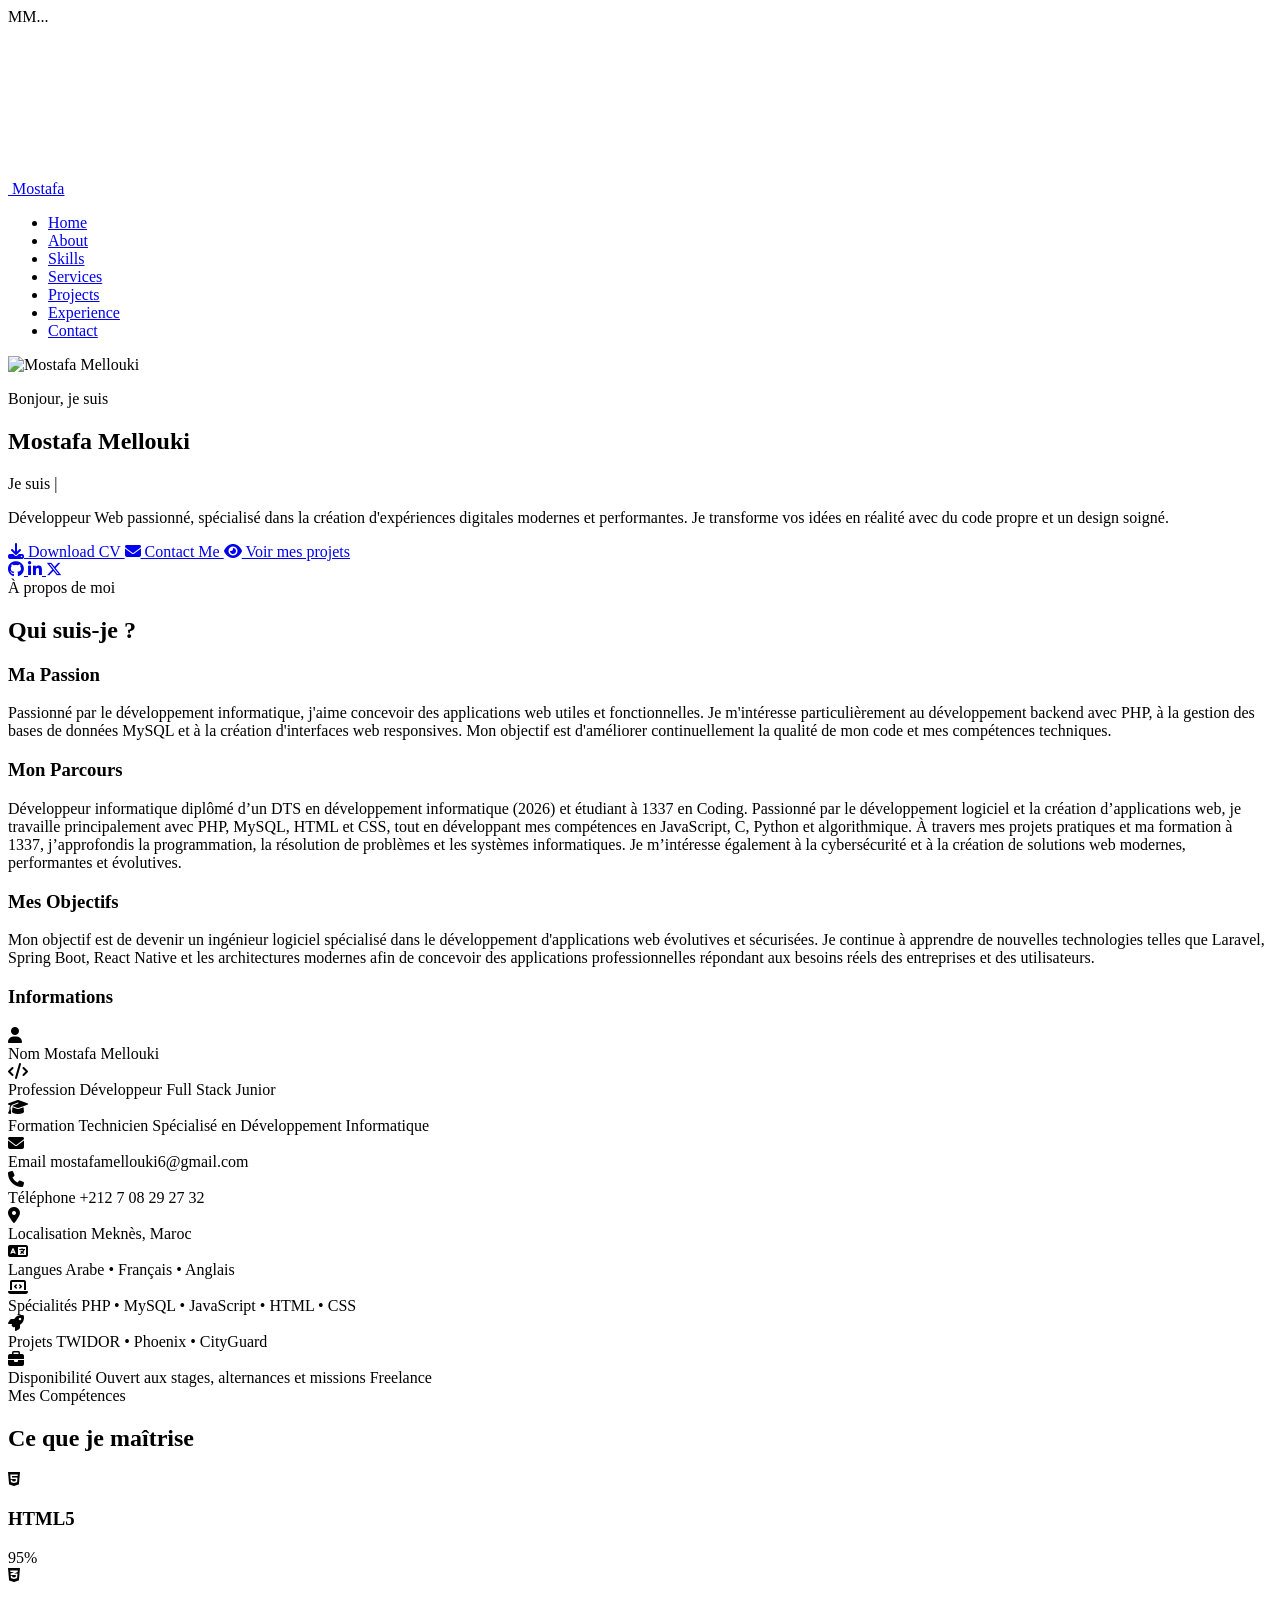
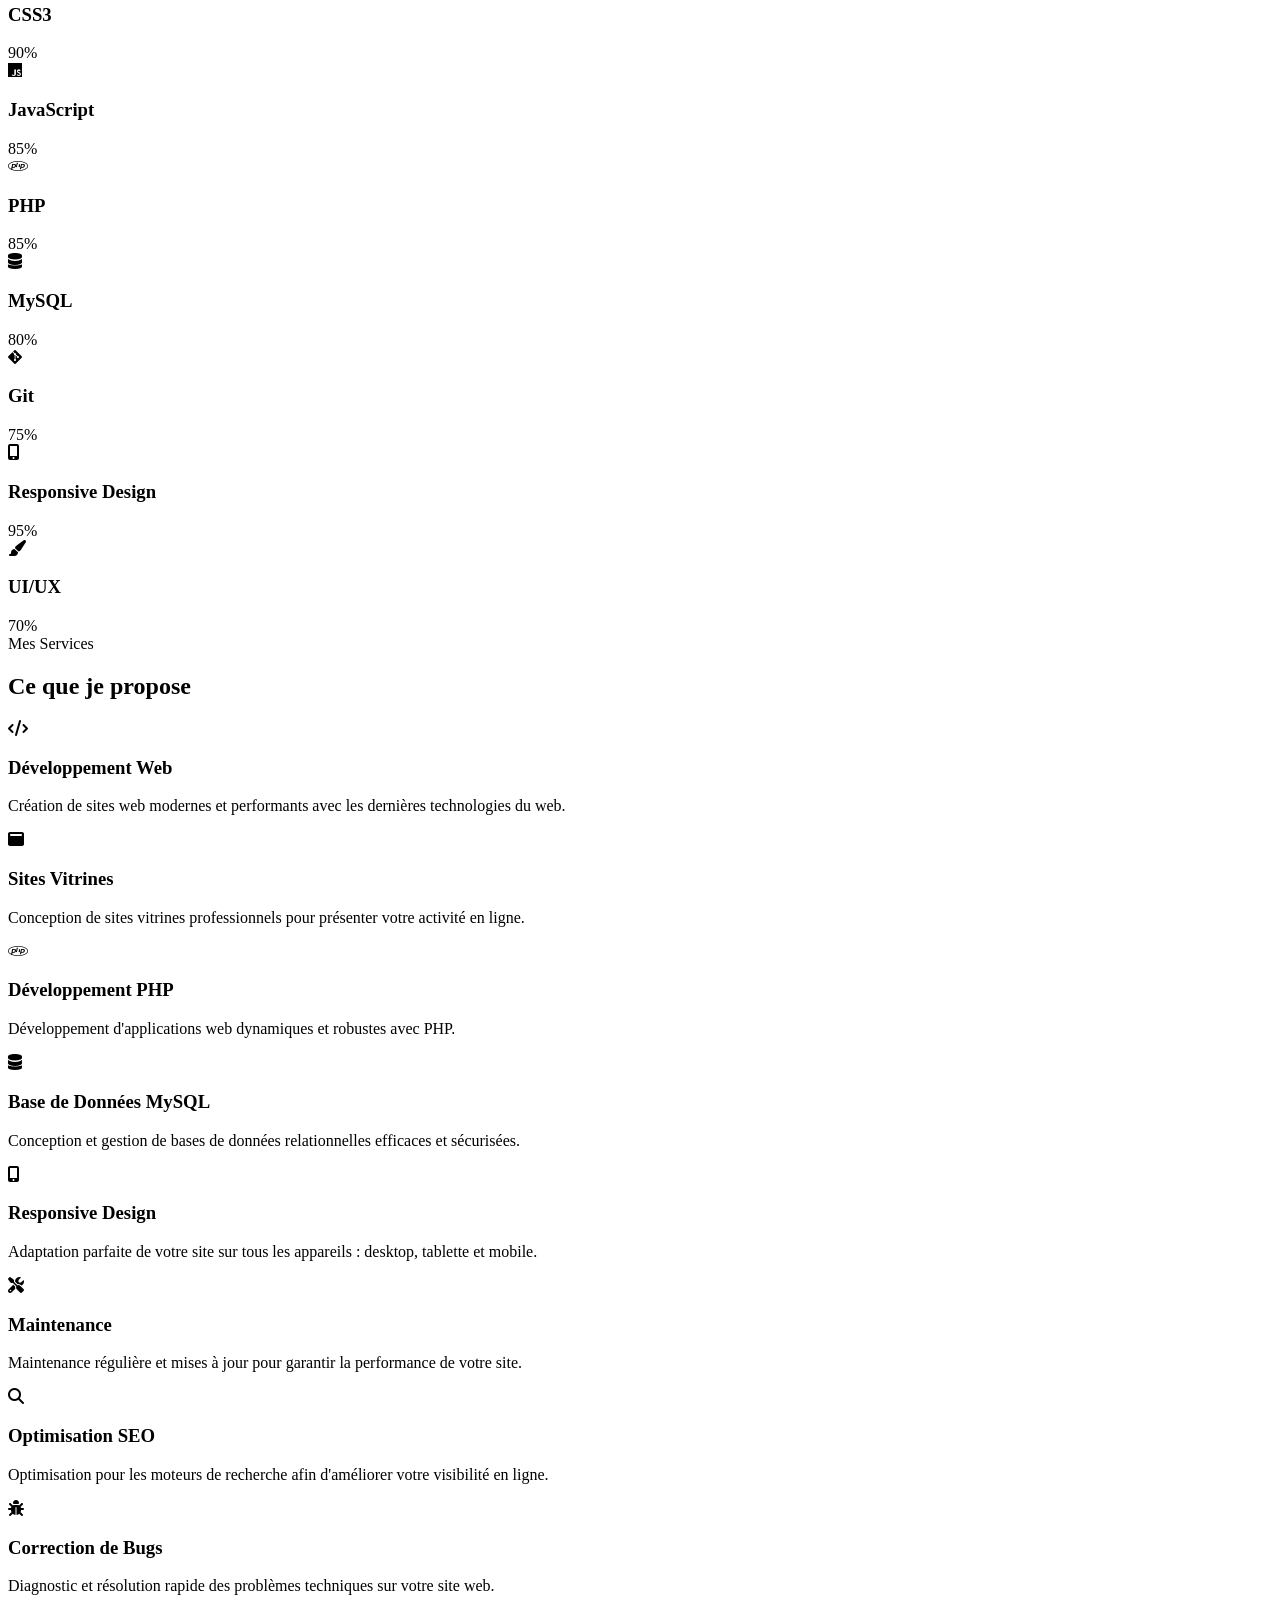
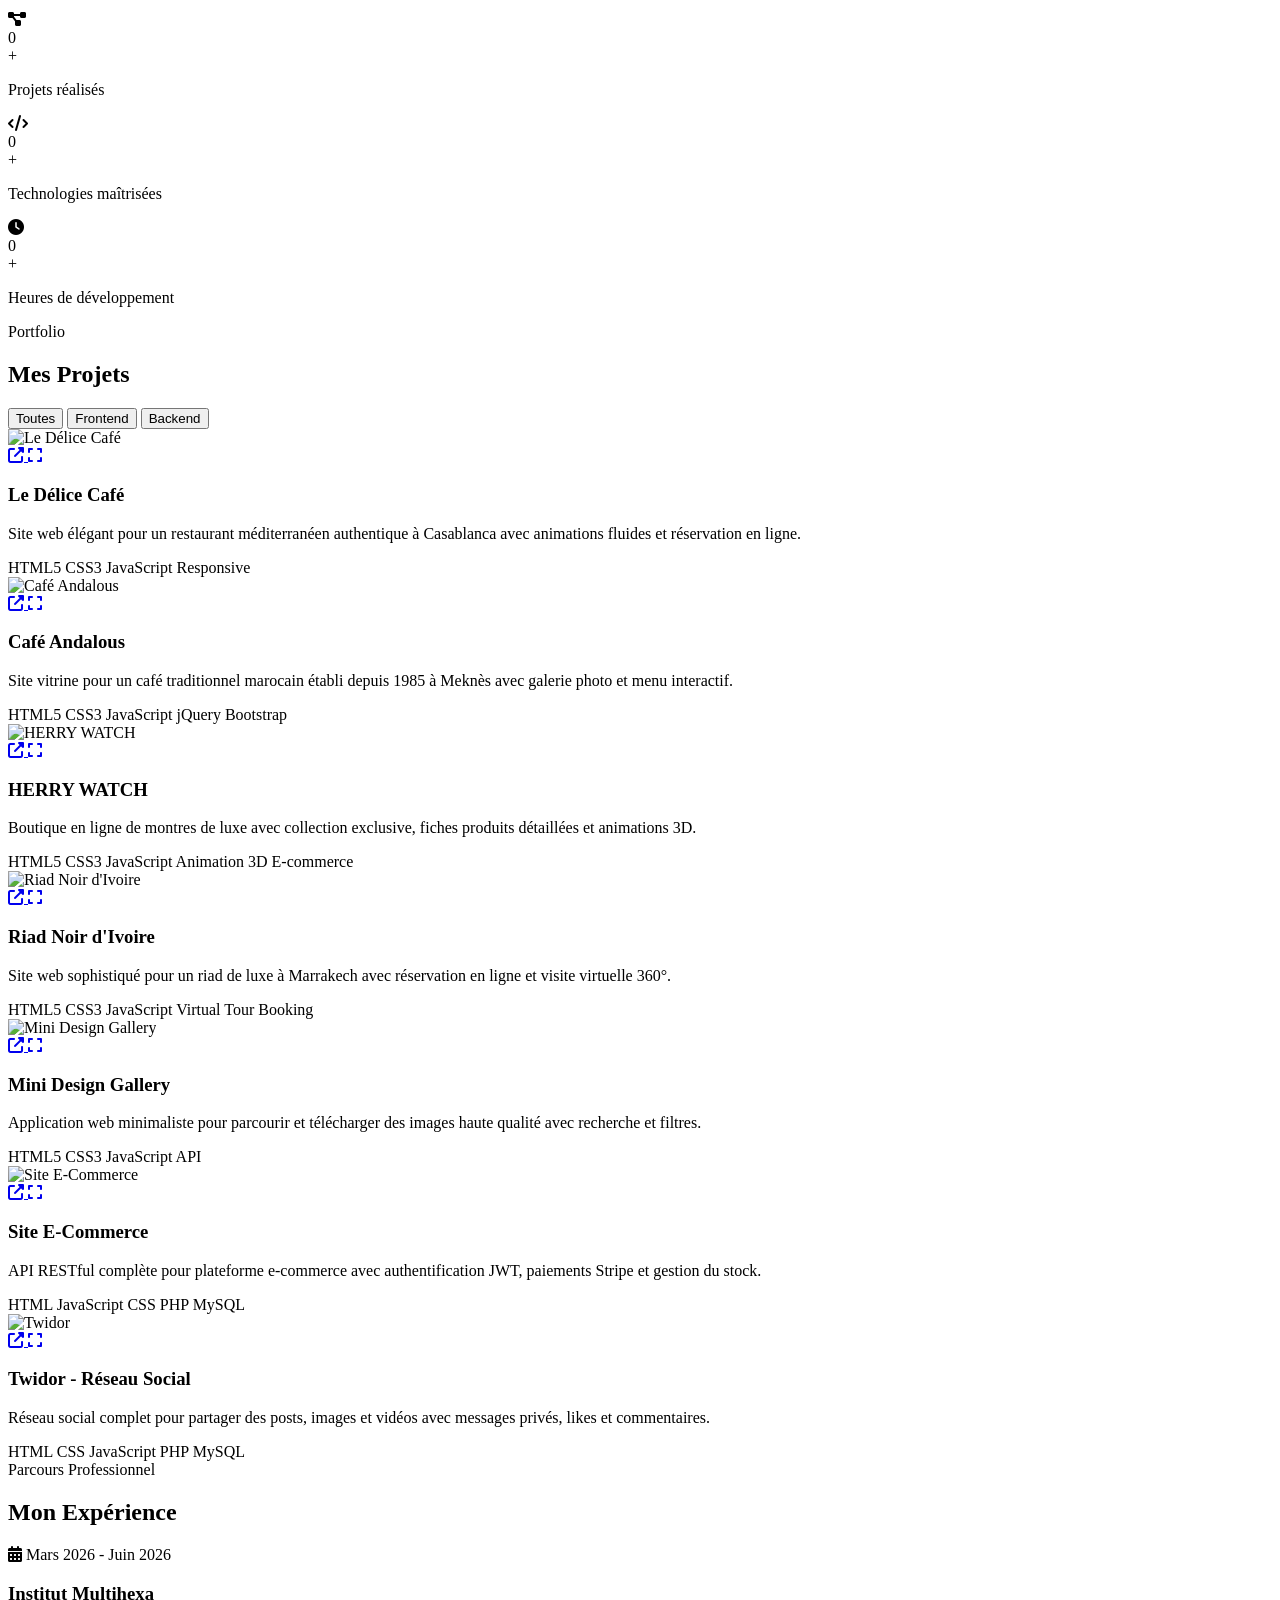
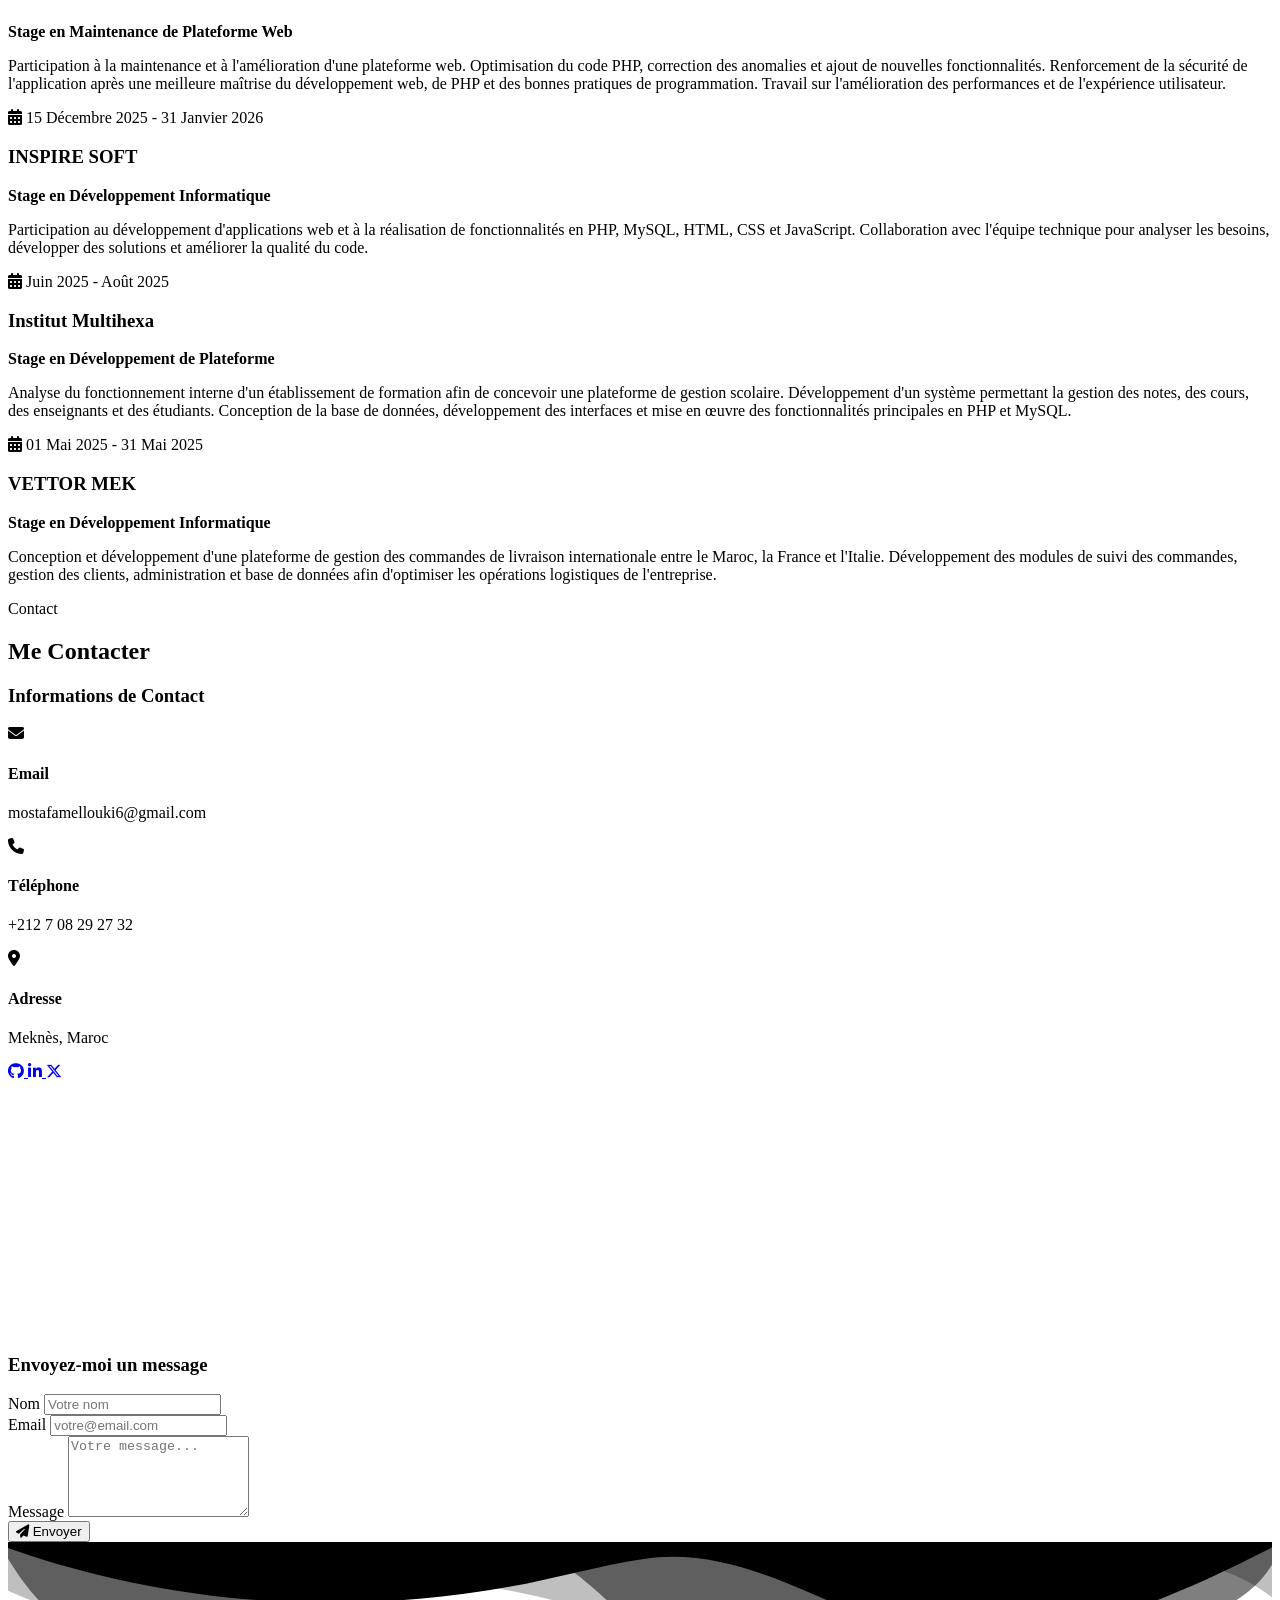
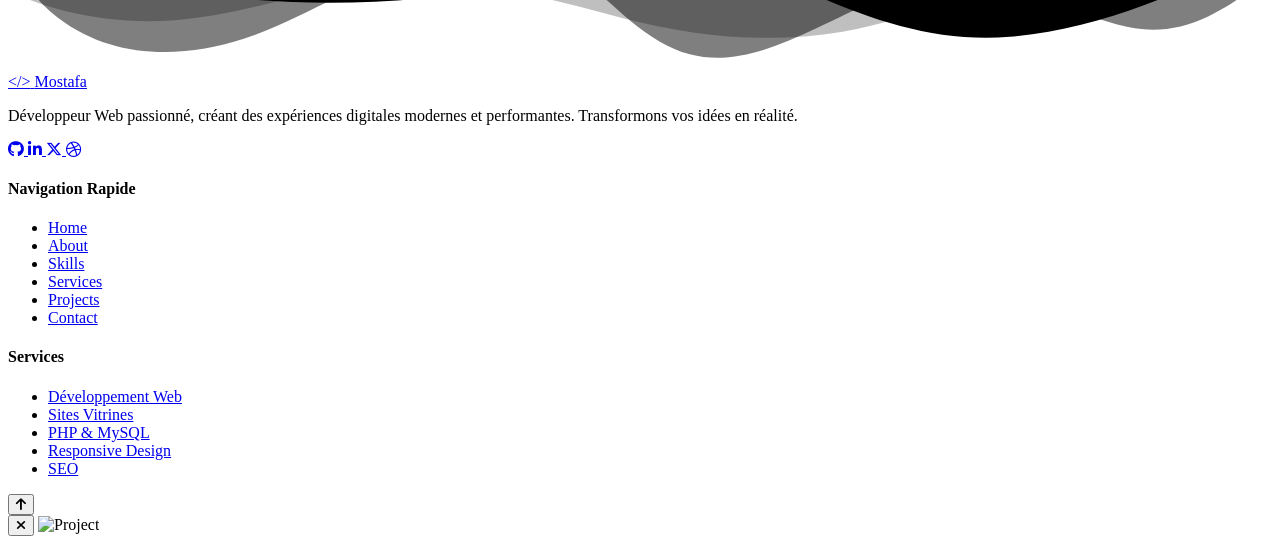
==== commit b2f8c96d: "ajouter i am student 1337" ====
--- a/index.html
+++ b/index.html
@@ -5,7 +5,8 @@
     <meta charset="UTF-8">
     <meta name="viewport" content="width=device-width, initial-scale=1.0">
     <title>Mostafa Mellouki | Web Developer</title>
-    <link rel="icon" href="profile.png" style="border-radius:50% ;">
+    <link rel="icon" href="src/profile.png" style="border-radius:50% ;">
+    <link rel="stylesheet" href="style/style.css">
     <link rel="preconnect" href="https://fonts.googleapis.com">
     <link rel="stylesheet" href="https://cdnjs.cloudflare.com/ajax/libs/font-awesome/6.4.2/css/all.min.css" />
     <link rel="preconnect" href="https://fonts.gstatic.com" crossorigin>
@@ -13,2380 +14,7 @@
         href="https://fonts.googleapis.com/css2?family=Inter:wght@300;400;500;600;700;800;900&family=Poppins:wght@300;400;500;600;700;800&display=swap"
         rel="stylesheet">
     <link rel="stylesheet" href="https://cdnjs.cloudflare.com/ajax/libs/font-awesome/6.5.1/css/all.min.css">
-    <style>
-        :root {
-            --bg-primary: #0f172a;
-            --bg-secondary: #1e293b;
-            --bg-card: rgba(30, 41, 59, 0.6);
-            --primary: #3b82f6;
-            --secondary: #38bdf8;
-            --accent: #22d3ee;
-            --text-primary: #ffffff;
-            --text-secondary: #94a3b8;
-            --text-muted: #64748b;
-            --border: rgba(255, 255, 255, 0.1);
-            --shadow: 0 8px 32px rgba(0, 0, 0, 0.3);
-            --shadow-lg: 0 25px 50px rgba(0, 0, 0, 0.4);
-            --gradient-primary: linear-gradient(135deg, #3b82f6, #38bdf8, #22d3ee);
-            --gradient-hero: linear-gradient(135deg, #0f172a 0%, #1e3a5f 50%, #0f172a 100%);
-            --glass: rgba(255, 255, 255, 0.05);
-            --glass-border: rgba(255, 255, 255, 0.1);
-            --transition: all 0.3s cubic-bezier(0.4, 0, 0.2, 1);
-            --transition-slow: all 0.5s cubic-bezier(0.4, 0, 0.2, 1);
-            --font-primary: 'Inter', sans-serif;
-            --font-secondary: 'Poppins', sans-serif;
-        }
-
-
-        *,
-        *::before,
-        *::after {
-            margin: 0;
-            padding: 0;
-            box-sizing: border-box;
-        }
-
-        html {
-            scroll-behavior: smooth;
-            font-size: 16px;
-        }
-
-        .notification-area {
-            margin-bottom: 20px;
-            min-height: 60px;
-        }
-
-        .notification {
-            padding: 16px 24px;
-            border-radius: 12px;
-            font-family: var(--font-secondary);
-            font-size: 0.95rem;
-            font-weight: 600;
-            display: flex;
-            align-items: center;
-            gap: 12px;
-            animation: slideDown 0.5s ease, fadeIn 0.5s ease;
-            box-shadow: 0 4px 20px rgba(0, 0, 0, 0.2);
-            position: relative;
-            overflow: hidden;
-        }
-
-        .notification::before {
-            content: '';
-            position: absolute;
-            left: 0;
-            top: 0;
-            bottom: 0;
-            width: 4px;
-        }
-
-        .notification-success {
-            background: rgba(34, 197, 94, 0.1);
-            border: 1px solid rgba(34, 197, 94, 0.3);
-            color: #22c55e;
-        }
-
-        .notification-success::before {
-            background: #22c55e;
-        }
-
-        .notification-error {
-            background: rgba(239, 68, 68, 0.1);
-            border: 1px solid rgba(239, 68, 68, 0.3);
-            color: #ef4444;
-        }
-
-        .notification-error::before {
-            background: #ef4444;
-        }
-
-        .notification i {
-            font-size: 1.2rem;
-        }
-
-        .notification-close {
-            margin-left: auto;
-            background: none;
-            border: none;
-            color: inherit;
-            cursor: none;
-            font-size: 1rem;
-            opacity: 0.6;
-            transition: opacity 0.3s;
-        }
-
-        .notification-close:hover {
-            opacity: 1;
-        }
-
-        @keyframes slideDown {
-            from {
-                transform: translateY(-20px);
-            }
-
-            to {
-                transform: translateY(0);
-            }
-        }
-
-        @keyframes fadeIn {
-            from {
-                opacity: 0;
-            }
-
-            to {
-                opacity: 1;
-            }
-        }
-
-        body {
-            font-family: var(--font-primary);
-            background: var(--bg-primary);
-            color: var(--text-primary);
-            line-height: 1.6;
-            overflow-x: hidden;
-            cursor: none;
-        }
-
-        ::selection {
-            background: var(--primary);
-            color: var(--text-primary);
-        }
-
-        ::-webkit-scrollbar {
-            width: 8px;
-        }
-
-        ::-webkit-scrollbar-track {
-            background: var(--bg-primary);
-        }
-
-        ::-webkit-scrollbar-thumb {
-            background: var(--primary);
-            border-radius: 4px;
-        }
-
-        ::-webkit-scrollbar-thumb:hover {
-            background: var(--secondary);
-        }
-
-
-        #preloader {
-            position: fixed;
-            top: 0;
-            left: 0;
-            width: 100%;
-            height: 100%;
-            background: var(--bg-primary);
-            display: flex;
-            align-items: center;
-            justify-content: center;
-            z-index: 10000;
-            transition: opacity 0.5s ease, visibility 0.5s ease;
-        }
-
-        #preloader.hidden {
-            opacity: 0;
-            visibility: hidden;
-        }
-
-        .preloader-content {
-            text-align: center;
-        }
-
-        .loader-ring {
-            width: 80px;
-            height: 80px;
-            border: 4px solid transparent;
-            border-top-color: var(--primary);
-            border-right-color: var(--secondary);
-            border-radius: 50%;
-            animation: spin 1s linear infinite;
-            margin: 0 auto 20px;
-        }
-
-        .loader-text {
-            font-family: var(--font-secondary);
-            font-size: 1.2rem;
-            color: var(--text-secondary);
-            letter-spacing: 2px;
-            animation: pulse 1.5s ease-in-out infinite;
-        }
-
-        @keyframes spin {
-            to {
-                transform: rotate(360deg);
-            }
-        }
-
-        @keyframes pulse {
-
-            0%,
-            100% {
-                opacity: 0.5;
-            }
-
-            50% {
-                opacity: 1;
-            }
-        }
-
-
-        .cursor-dot,
-        .cursor-outline {
-            position: fixed;
-            top: 0;
-            left: 0;
-            transform: translate(-50%, -50%);
-            border-radius: 50%;
-            pointer-events: none;
-            z-index: 9999;
-            transition: opacity 0.3s ease;
-        }
-
-        .cursor-dot {
-            width: 8px;
-            height: 8px;
-            background: var(--primary);
-        }
-
-        .cursor-outline {
-            width: 40px;
-            height: 40px;
-            border: 2px solid var(--primary);
-            opacity: 0.5;
-            transition: width 0.2s, height 0.2s, opacity 0.2s;
-        }
-
-        body:hover .cursor-dot,
-        body:hover .cursor-outline {
-            opacity: 1;
-        }
-
-
-        a:hover~.cursor-outline,
-        button:hover~.cursor-outline,
-        .project-card:hover~.cursor-outline,
-        .service-card:hover~.cursor-outline {
-            width: 60px;
-            height: 60px;
-            border-color: var(--accent);
-            background: rgba(34, 211, 238, 0.1);
-        }
-
-        @media (pointer: coarse) {
-
-            .cursor-dot,
-            .cursor-outline {
-                display: none;
-            }
-
-            body {
-                cursor: auto;
-            }
-        }
-
-
-        .scroll-progress {
-            position: fixed;
-            top: 0;
-            left: 0;
-            width: 0%;
-            height: 3px;
-            background: var(--gradient-primary);
-            z-index: 9998;
-            transition: width 0.1s ease;
-        }
-
-
-        #particles-canvas {
-            position: fixed;
-            top: 0;
-            left: 0;
-            width: 100%;
-            height: 100%;
-            pointer-events: none;
-            z-index: 0;
-        }
-
-
-        .container {
-            max-width: 1200px;
-            margin: 0 auto;
-            padding: 0 24px;
-        }
-
-
-        .glass-card {
-            background: var(--glass);
-            backdrop-filter: blur(20px);
-            -webkit-backdrop-filter: blur(20px);
-            border: 1px solid var(--glass-border);
-            border-radius: 20px;
-            padding: 30px;
-            transition: var(--transition);
-        }
-
-        .glass-card:hover {
-            border-color: rgba(59, 130, 246, 0.3);
-            box-shadow: 0 8px 32px rgba(59, 130, 246, 0.15);
-            transform: translateY(-5px);
-        }
-
-
-        .section-header {
-            text-align: center;
-            margin-bottom: 60px;
-        }
-
-        .section-subtitle {
-            display: inline-block;
-            font-family: var(--font-secondary);
-            font-size: 0.9rem;
-            font-weight: 600;
-            text-transform: uppercase;
-            letter-spacing: 3px;
-            color: var(--secondary);
-            margin-bottom: 12px;
-            position: relative;
-        }
-
-        .section-subtitle::before,
-        .section-subtitle::after {
-            content: '';
-            display: inline-block;
-            width: 30px;
-            height: 2px;
-            background: var(--gradient-primary);
-            vertical-align: middle;
-            margin: 0 12px;
-        }
-
-        .section-title {
-            font-family: var(--font-secondary);
-            font-size: clamp(2rem, 5vw, 3rem);
-            font-weight: 800;
-            color: var(--text-primary);
-            margin-bottom: 16px;
-            background: var(--gradient-primary);
-            -webkit-background-clip: text;
-            -webkit-text-fill-color: transparent;
-            background-clip: text;
-        }
-
-        .section-line {
-            width: 80px;
-            height: 4px;
-            background: var(--gradient-primary);
-            border-radius: 2px;
-            margin: 0 auto;
-            position: relative;
-        }
-
-        .section-line::after {
-            content: '';
-            position: absolute;
-            top: -4px;
-            left: 50%;
-            transform: translateX(-50%);
-            width: 16px;
-            height: 16px;
-            background: var(--primary);
-            border-radius: 50%;
-            border: 3px solid var(--bg-primary);
-        }
-
-
-        .btn {
-            display: inline-flex;
-            align-items: center;
-            gap: 10px;
-            padding: 14px 32px;
-            font-family: var(--font-secondary);
-            font-size: 0.95rem;
-            font-weight: 600;
-            text-decoration: none;
-            border-radius: 50px;
-            border: none;
-            cursor: none;
-            transition: var(--transition);
-            position: relative;
-            overflow: hidden;
-        }
-
-        .btn-primary {
-            background: var(--gradient-primary);
-            color: var(--text-primary);
-            box-shadow: 0 4px 20px rgba(59, 130, 246, 0.4);
-        }
-
-        .btn-primary:hover {
-            transform: translateY(-3px);
-            box-shadow: 0 8px 30px rgba(59, 130, 246, 0.6);
-        }
-
-        .btn-primary::before {
-            content: '';
-            position: absolute;
-            top: 0;
-            left: -100%;
-            width: 100%;
-            height: 100%;
-            background: linear-gradient(90deg, transparent, rgba(255, 255, 255, 0.2), transparent);
-            transition: 0.5s;
-        }
-
-        .btn-primary:hover::before {
-            left: 100%;
-        }
-
-        .btn-secondary {
-            background: transparent;
-            color: var(--text-primary);
-            border: 2px solid var(--primary);
-        }
-
-        .btn-secondary:hover {
-            background: var(--primary);
-            transform: translateY(-3px);
-            box-shadow: 0 8px 30px rgba(59, 130, 246, 0.4);
-        }
-
-        .btn-outline {
-            background: transparent;
-            color: var(--text-primary);
-            border: 2px solid var(--glass-border);
-        }
-
-        .btn-outline:hover {
-            border-color: var(--secondary);
-            background: rgba(56, 189, 248, 0.1);
-            transform: translateY(-3px);
-        }
-
-
-        #header {
-            position: fixed;
-            top: 0;
-            left: 0;
-            width: 100%;
-            z-index: 1000;
-            transition: var(--transition);
-        }
-
-        .navbar {
-            padding: 20px 0;
-            transition: var(--transition);
-        }
-
-        .navbar.scrolled {
-            padding: 12px 0;
-            background: rgba(15, 23, 42, 0.85);
-            backdrop-filter: blur(20px);
-            -webkit-backdrop-filter: blur(20px);
-            border-bottom: 1px solid var(--glass-border);
-        }
-
-        .nav-container {
-            max-width: 1200px;
-            margin: 0 auto;
-            padding: 0 24px;
-            display: flex;
-            align-items: center;
-            justify-content: space-between;
-        }
-
-        .logo {
-            display: flex;
-            align-items: center;
-            gap: 10px;
-            text-decoration: none;
-            color: var(--text-primary);
-            font-family: var(--font-secondary);
-            font-size: 1.5rem;
-            font-weight: 700;
-        }
-
-        .logo-icon {
-            display: inline-flex;
-            align-items: center;
-            justify-content: center;
-            width: 40px;
-            height: 40px;
-            border-radius: 10px;
-            font-size: 1rem;
-            color: var(--text-primary);
-        }
-
-        .logo-icon img {
-            height: 110%;
-            width: 110%;
-        }
-
-        .logo-text {
-            background: var(--gradient-primary);
-            -webkit-background-clip: text;
-            -webkit-text-fill-color: transparent;
-            background-clip: text;
-        }
-
-        .nav-menu {
-            display: flex;
-            list-style: none;
-            gap: 8px;
-        }
-
-        .nav-link {
-            display: block;
-            padding: 10px 18px;
-            color: var(--text-secondary);
-            text-decoration: none;
-            font-family: var(--font-secondary);
-            font-size: 0.9rem;
-            font-weight: 500;
-            border-radius: 50px;
-            transition: var(--transition);
-            position: relative;
-        }
-
-        .nav-link:hover,
-        .nav-link.active {
-            color: var(--text-primary);
-            background: rgba(59, 130, 246, 0.1);
-        }
-
-        .nav-link.active::after {
-            content: '';
-            position: absolute;
-            bottom: 2px;
-            left: 50%;
-            transform: translateX(-50%);
-            width: 20px;
-            height: 3px;
-            background: var(--gradient-primary);
-            border-radius: 2px;
-        }
-
-        .hamburger {
-            display: none;
-            flex-direction: column;
-            gap: 5px;
-            cursor: none;
-            padding: 5px;
-            z-index: 1001;
-        }
-
-        .bar {
-            width: 28px;
-            height: 3px;
-            background: var(--text-primary);
-            border-radius: 3px;
-            transition: var(--transition);
-        }
-
-        .hamburger.active .bar:nth-child(1) {
-            transform: rotate(45deg) translate(5px, 5px);
-        }
-
-        .hamburger.active .bar:nth-child(2) {
-            opacity: 0;
-        }
-
-        .hamburger.active .bar:nth-child(3) {
-            transform: rotate(-45deg) translate(6px, -6px);
-        }
-
-
-        .hero {
-            min-height: 100vh;
-            display: flex;
-            align-items: center;
-            justify-content: center;
-            position: relative;
-            padding: 120px 24px 80px;
-            overflow: hidden;
-        }
-
-        .hero-shapes {
-            position: absolute;
-            inset: 0;
-            overflow: hidden;
-            pointer-events: none;
-        }
-
-        .shape {
-            position: absolute;
-            border-radius: 50%;
-            filter: blur(80px);
-            opacity: 0.4;
-            animation: float 8s ease-in-out infinite;
-        }
-
-        .shape-1 {
-            width: 400px;
-            height: 400px;
-            background: var(--primary);
-            top: -100px;
-            right: -100px;
-            animation-delay: 0s;
-        }
-
-        .shape-2 {
-            width: 300px;
-            height: 300px;
-            background: var(--secondary);
-            bottom: -50px;
-            left: -50px;
-            animation-delay: -2s;
-        }
-
-        .shape-3 {
-            width: 200px;
-            height: 200px;
-            background: var(--accent);
-            top: 50%;
-            left: 30%;
-            animation-delay: -4s;
-        }
-
-        .shape-4 {
-            width: 250px;
-            height: 250px;
-            background: rgba(59, 130, 246, 0.3);
-            bottom: 20%;
-            right: 20%;
-            animation-delay: -6s;
-        }
-
-        @keyframes float {
-
-            0%,
-            100% {
-                transform: translate(0, 0) scale(1);
-            }
-
-            25% {
-                transform: translate(30px, -30px) scale(1.05);
-            }
-
-            50% {
-                transform: translate(-20px, 20px) scale(0.95);
-            }
-
-            75% {
-                transform: translate(20px, 10px) scale(1.02);
-            }
-        }
-
-        .hero-content {
-            display: grid;
-            grid-template-columns: 1fr 1.5fr;
-            gap: 60px;
-            align-items: center;
-            max-width: 1200px;
-            width: 100%;
-            position: relative;
-            z-index: 1;
-        }
-
-        .hero-image {
-            display: flex;
-            justify-content: center;
-        }
-
-        .profile-wrapper {
-            position: relative;
-            width: 280px;
-            height: 280px;
-        }
-
-        .profile-ring,
-        .profile-ring-2 {
-            position: absolute;
-            inset: -10px;
-            border-radius: 50%;
-            border: 2px solid transparent;
-            border-top-color: var(--primary);
-            border-right-color: var(--secondary);
-            animation: spin 8s linear infinite;
-        }
-
-        .profile-ring-2 {
-            inset: -20px;
-            border-top-color: var(--accent);
-            border-right-color: var(--primary);
-            animation: spin 12s linear infinite reverse;
-        }
-
-        .profile-img {
-            width: 100%;
-            height: 100%;
-            object-fit: cover;
-            border-radius: 50%;
-            border: 4px solid rgba(59, 130, 246, 0.3);
-            box-shadow: 0 0 60px rgba(59, 130, 246, 0.3);
-            transition: var(--transition);
-        }
-
-        .profile-img:hover {
-            transform: scale(1.05);
-            box-shadow: 0 0 80px rgba(59, 130, 246, 0.5);
-        }
-
-        .hero-text {
-            text-align: left;
-        }
-
-        .hero-greeting {
-            font-family: var(--font-secondary);
-            font-size: 1.1rem;
-            color: var(--secondary);
-            margin-bottom: 10px;
-            letter-spacing: 2px;
-        }
-
-        .hero-name {
-            font-family: var(--font-secondary);
-            font-size: clamp(2.5rem, 6vw, 4rem);
-            font-weight: 800;
-            line-height: 1.1;
-            margin-bottom: 16px;
-            background: var(--gradient-primary);
-            -webkit-background-clip: text;
-            -webkit-text-fill-color: transparent;
-            background-clip: text;
-        }
-
-        .hero-title {
-            font-family: var(--font-secondary);
-            font-size: clamp(1.2rem, 3vw, 1.8rem);
-            font-weight: 600;
-            color: var(--text-secondary);
-            margin-bottom: 24px;
-            min-height: 40px;
-        }
-
-        .typing-text {
-            color: var(--accent);
-        }
-
-        .cursor {
-            color: var(--primary);
-            animation: blink 1s step-end infinite;
-        }
-
-        @keyframes blink {
-            50% {
-                opacity: 0;
-            }
-        }
-
-        .hero-description {
-            font-size: 1.05rem;
-            color: var(--text-secondary);
-            max-width: 500px;
-            margin-bottom: 32px;
-            line-height: 1.8;
-        }
-
-        .hero-buttons {
-            display: flex;
-            gap: 16px;
-            margin-bottom: 40px;
-            flex-wrap: wrap;
-        }
-
-        .hero-socials {
-            display: flex;
-            gap: 16px;
-        }
-
-        .social-link {
-            display: flex;
-            align-items: center;
-            justify-content: center;
-            width: 48px;
-            height: 48px;
-            background: var(--glass);
-            border: 1px solid var(--glass-border);
-            border-radius: 12px;
-            color: var(--text-secondary);
-            font-size: 1.2rem;
-            text-decoration: none;
-            transition: var(--transition);
-        }
-
-        .social-link:hover {
-            background: var(--gradient-primary);
-            border-color: transparent;
-            color: var(--text-primary);
-            transform: translateY(-5px);
-            box-shadow: 0 10px 30px rgba(59, 130, 246, 0.3);
-        }
-
-
-
-
-
-
-
-        @keyframes bounce {
-
-            0%,
-            100% {
-                transform: translateX(-50%) translateY(0);
-            }
-
-            50% {
-                transform: translateX(-50%) translateY(-10px);
-            }
-        }
-
-        .about {
-            padding: 100px 0;
-            position: relative;
-        }
-
-        .about-content {
-            display: grid;
-            grid-template-columns: 1.5fr 1fr;
-            gap: 40px;
-            align-items: start;
-        }
-
-        .about-text {
-            display: flex;
-            flex-direction: column;
-            gap: 24px;
-        }
-
-        .about-card h3 {
-            font-family: var(--font-secondary);
-            font-size: 1.3rem;
-            font-weight: 700;
-            color: var(--primary);
-            margin-bottom: 12px;
-            display: flex;
-            align-items: center;
-            gap: 10px;
-        }
-
-        .about-card h3::before {
-            content: '';
-            display: inline-block;
-            width: 8px;
-            height: 8px;
-            background: var(--gradient-primary);
-            border-radius: 50%;
-        }
-
-        .about-card p {
-            color: var(--text-secondary);
-            line-height: 1.8;
-        }
-
-        .info-card h3 {
-            font-family: var(--font-secondary);
-            font-size: 1.3rem;
-            font-weight: 700;
-            margin-bottom: 24px;
-            color: var(--text-primary);
-        }
-
-        .info-item {
-            display: flex;
-            align-items: center;
-            gap: 16px;
-            padding: 14px 0;
-            border-bottom: 1px solid var(--glass-border);
-        }
-
-        .info-item:last-child {
-            border-bottom: none;
-        }
-
-        .info-item i {
-            width: 40px;
-            height: 40px;
-            display: flex;
-            align-items: center;
-            justify-content: center;
-            background: rgba(59, 130, 246, 0.1);
-            border-radius: 10px;
-            color: var(--primary);
-            font-size: 1rem;
-        }
-
-        .info-item div {
-            display: flex;
-            flex-direction: column;
-        }
-
-        .info-label {
-            font-size: 0.8rem;
-            color: var(--text-muted);
-            text-transform: uppercase;
-            letter-spacing: 1px;
-        }
-
-        .info-value {
-            font-weight: 600;
-            color: var(--text-primary);
-            font-size: 0.95rem;
-        }
-
-        .info-value.available {
-            color: #22c55e;
-        }
-
-        .skills {
-            padding: 100px 0;
-            background: linear-gradient(180deg, var(--bg-primary) 0%, rgba(30, 58, 95, 0.2) 50%, var(--bg-primary) 100%);
-        }
-
-        .skills-grid {
-            display: grid;
-            grid-template-columns: repeat(auto-fit, minmax(280px, 1fr));
-            gap: 24px;
-        }
-
-        .skill-card {
-            text-align: center;
-            padding: 40px 30px;
-            position: relative;
-            overflow: hidden;
-        }
-
-        .skill-card::before {
-            content: '';
-            position: absolute;
-            top: 0;
-            left: 0;
-            width: 100%;
-            height: 3px;
-            background: var(--gradient-primary);
-            transform: scaleX(0);
-            transform-origin: left;
-            transition: transform 0.5s ease;
-        }
-
-        .skill-card:hover::before {
-            transform: scaleX(1);
-        }
-
-        .skill-icon {
-            width: 70px;
-            height: 70px;
-            display: flex;
-            align-items: center;
-            justify-content: center;
-            background: rgba(59, 130, 246, 0.1);
-            border-radius: 16px;
-            margin: 0 auto 20px;
-            font-size: 2rem;
-            color: var(--primary);
-            transition: var(--transition);
-        }
-
-        .skill-card:hover .skill-icon {
-            background: var(--gradient-primary);
-            color: var(--text-primary);
-            transform: rotateY(360deg);
-        }
-
-        .skill-card h3 {
-            font-family: var(--font-secondary);
-            font-size: 1.1rem;
-            font-weight: 600;
-            margin-bottom: 20px;
-            color: var(--text-primary);
-        }
-
-        .skill-bar {
-            width: 100%;
-            height: 10px;
-            background: rgba(255, 255, 255, 0.05);
-            border-radius: 5px;
-            overflow: hidden;
-            position: relative;
-        }
-
-        .skill-progress {
-            height: 100%;
-            background: var(--gradient-primary);
-            border-radius: 5px;
-            width: 0%;
-            transition: width 1.5s cubic-bezier(0.4, 0, 0.2, 1);
-            position: relative;
-        }
-
-        .skill-progress::after {
-            content: '';
-            position: absolute;
-            top: 0;
-            right: 0;
-            width: 20px;
-            height: 100%;
-            background: linear-gradient(90deg, transparent, rgba(255, 255, 255, 0.3));
-            animation: shimmer 2s infinite;
-        }
-
-        @keyframes shimmer {
-            0% {
-                transform: translateX(-20px);
-            }
-
-            100% {
-                transform: translateX(20px);
-            }
-        }
-
-        .skill-percent {
-            position: absolute;
-            top: -30px;
-            right: 0;
-            font-family: var(--font-secondary);
-            font-size: 0.85rem;
-            font-weight: 700;
-            color: var(--accent);
-        }
-
-        .services {
-            padding: 100px 0;
-        }
-
-        .services-grid {
-            display: grid;
-            grid-template-columns: repeat(auto-fit, minmax(260px, 1fr));
-            gap: 24px;
-        }
-
-        .service-card {
-            text-align: center;
-            padding: 40px 30px;
-            position: relative;
-            overflow: hidden;
-            cursor: none;
-        }
-
-        .service-shine {
-            position: absolute;
-            top: -50%;
-            left: -50%;
-            width: 200%;
-            height: 200%;
-            background: linear-gradient(to right,
-                    transparent 0%,
-                    rgba(255, 255, 255, 0.03) 50%,
-                    transparent 100%);
-            transform: rotate(45deg) translateX(-100%);
-            transition: transform 0.6s ease;
-            pointer-events: none;
-        }
-
-        .service-card:hover .service-shine {
-            transform: rotate(45deg) translateX(100%);
-        }
-
-        .service-icon {
-            width: 70px;
-            height: 70px;
-            display: flex;
-            align-items: center;
-            justify-content: center;
-            background: var(--gradient-primary);
-            border-radius: 20px;
-            margin: 0 auto 24px;
-            font-size: 1.8rem;
-            color: var(--text-primary);
-            transition: var(--transition);
-            position: relative;
-            z-index: 1;
-        }
-
-        .service-card:hover .service-icon {
-            transform: translateY(-10px) rotate(5deg);
-            box-shadow: 0 15px 40px rgba(59, 130, 246, 0.4);
-        }
-
-        .service-card h3 {
-            font-family: var(--font-secondary);
-            font-size: 1.15rem;
-            font-weight: 700;
-            margin-bottom: 14px;
-            color: var(--text-primary);
-            position: relative;
-            z-index: 1;
-        }
-
-        .service-card p {
-            color: var(--text-secondary);
-            font-size: 0.95rem;
-            line-height: 1.7;
-            position: relative;
-            z-index: 1;
-        }
-
-        .statistics {
-            padding: 80px 0;
-            background: linear-gradient(135deg, rgba(59, 130, 246, 0.1), rgba(34, 211, 238, 0.1));
-            position: relative;
-            overflow: hidden;
-        }
-
-        .statistics::before {
-            content: '';
-            position: absolute;
-            inset: 0;
-            background: url("data:image/svg+xml,%3Csvg width='60' height='60' viewBox='0 0 60 60' xmlns='http://www.w3.org/2000/svg'%3E%3Cg fill='none' fill-rule='evenodd'%3E%3Cg fill='%233b82f6' fill-opacity='0.03'%3E%3Cpath d='M36 34v-4h-2v4h-4v2h4v4h2v-4h4v-2h-4zm0-30V0h-2v4h-4v2h4v4h2V6h4V4h-4zM6 34v-4H4v4H0v2h4v4h2v-4h4v-2H6zM6 4V0H4v4H0v2h4v4h2V6h4V4H6z'/%3E%3C/g%3E%3C/g%3E%3C/svg%3E");
-            opacity: 0.5;
-        }
-
-        .stats-grid {
-            display: grid;
-            grid-template-columns: repeat(3, 1fr);
-            gap: 40px;
-            position: relative;
-            z-index: 1;
-        }
-
-        .stat-item {
-            text-align: center;
-            padding: 40px 20px;
-        }
-
-        .stat-icon {
-            width: 70px;
-            height: 70px;
-            display: flex;
-            align-items: center;
-            justify-content: center;
-            background: var(--glass);
-            border: 1px solid var(--glass-border);
-            border-radius: 20px;
-            margin: 0 auto 20px;
-            font-size: 1.8rem;
-            color: var(--primary);
-        }
-
-        .stat-number {
-            font-family: var(--font-secondary);
-            font-size: clamp(2.5rem, 5vw, 3.5rem);
-            font-weight: 800;
-            background: var(--gradient-primary);
-            -webkit-background-clip: text;
-            -webkit-text-fill-color: transparent;
-            background-clip: text;
-            display: inline;
-        }
-
-        .stat-suffix {
-            font-family: var(--font-secondary);
-            font-size: clamp(2rem, 4vw, 2.5rem);
-            font-weight: 800;
-            color: var(--accent);
-            display: inline;
-        }
-
-        .stat-item p {
-            color: var(--text-secondary);
-            font-size: 1rem;
-            margin-top: 8px;
-        }
-
-        .projects {
-            padding: 100px 0;
-        }
-
-        .filter-buttons {
-            display: flex;
-            justify-content: center;
-            gap: 12px;
-            margin-bottom: 50px;
-            flex-wrap: wrap;
-        }
-
-        .filter-btn {
-            padding: 10px 28px;
-            font-family: var(--font-secondary);
-            font-size: 0.9rem;
-            font-weight: 600;
-            color: var(--text-secondary);
-            background: var(--glass);
-            border: 1px solid var(--glass-border);
-            border-radius: 50px;
-            cursor: none;
-            transition: var(--transition);
-        }
-
-        .filter-btn:hover,
-        .filter-btn.active {
-            background: var(--gradient-primary);
-            color: var(--text-primary);
-            border-color: transparent;
-            box-shadow: 0 4px 20px rgba(59, 130, 246, 0.4);
-        }
-
-        .projects-grid {
-            display: grid;
-            grid-template-columns: repeat(auto-fit, minmax(320px, 1fr));
-            gap: 30px;
-        }
-
-        .project-card {
-            background: var(--glass);
-            border: 1px solid var(--glass-border);
-            border-radius: 20px;
-            overflow: hidden;
-            transition: var(--transition);
-            position: relative;
-        }
-
-        .project-card:hover {
-            transform: translateY(-10px);
-            box-shadow: var(--shadow-lg);
-            border-color: rgba(59, 130, 246, 0.2);
-        }
-
-        .project-image {
-            position: relative;
-            overflow: hidden;
-            aspect-ratio: 16/10;
-        }
-
-        .project-image img {
-            width: 100%;
-            height: 100%;
-            object-fit: cover;
-            transition: transform 0.6s ease;
-        }
-
-        .project-card:hover .project-image img {
-            transform: scale(1.1);
-        }
-
-        .project-overlay {
-            position: absolute;
-            inset: 0;
-            background: rgba(15, 23, 42, 0.8);
-            display: flex;
-            align-items: center;
-            justify-content: center;
-            opacity: 0;
-            transition: opacity 0.4s ease;
-        }
-
-        .project-card:hover .project-overlay {
-            opacity: 1;
-        }
-
-        .project-links {
-            display: flex;
-            gap: 16px;
-        }
-
-        .project-link {
-            width: 50px;
-            height: 50px;
-            display: flex;
-            align-items: center;
-            justify-content: center;
-            background: var(--gradient-primary);
-            border-radius: 50%;
-            color: var(--text-primary);
-            font-size: 1.1rem;
-            text-decoration: none;
-            transform: translateY(20px);
-            opacity: 0;
-            transition: all 0.4s ease;
-        }
-
-        .project-card:hover .project-link {
-            transform: translateY(0);
-            opacity: 1;
-        }
-
-        .project-card:hover .project-link:nth-child(2) {
-            transition-delay: 0.1s;
-        }
-
-        .project-card:hover .project-link:nth-child(3) {
-            transition-delay: 0.2s;
-        }
-
-        .project-link:hover {
-            transform: scale(1.15) !important;
-            box-shadow: 0 5px 20px rgba(59, 130, 246, 0.5);
-        }
-
-        .project-info {
-            padding: 24px;
-        }
-
-        .project-info h3 {
-            font-family: var(--font-secondary);
-            font-size: 1.2rem;
-            font-weight: 700;
-            margin-bottom: 8px;
-            color: var(--text-primary);
-        }
-
-        .project-info p {
-            color: var(--text-secondary);
-            font-size: 0.9rem;
-            line-height: 1.6;
-            margin-bottom: 16px;
-        }
-
-        .project-tech {
-            display: flex;
-            flex-wrap: wrap;
-            gap: 8px;
-        }
-
-        .project-tech span {
-            padding: 4px 12px;
-            background: rgba(59, 130, 246, 0.1);
-            border: 1px solid rgba(59, 130, 246, 0.2);
-            border-radius: 20px;
-            font-size: 0.75rem;
-            font-weight: 500;
-            color: var(--secondary);
-        }
-
-        .experience {
-            padding: 100px 0;
-            background: linear-gradient(180deg, var(--bg-primary) 0%, rgba(30, 58, 95, 0.15) 50%, var(--bg-primary) 100%);
-        }
-
-        .timeline {
-            position: relative;
-            max-width: 800px;
-            margin: 0 auto;
-        }
-
-        .timeline::before {
-            content: '';
-            position: absolute;
-            left: 50%;
-            transform: translateX(-50%);
-            width: 2px;
-            height: 100%;
-            background: linear-gradient(to bottom, var(--primary), var(--accent));
-        }
-
-        .timeline-item {
-            position: relative;
-            margin-bottom: 50px;
-            width: 50%;
-            padding: 0 40px;
-        }
-
-        .timeline-item:nth-child(odd) {
-            margin-left: 0;
-            text-align: right;
-        }
-
-        .timeline-item:nth-child(even) {
-            margin-left: 50%;
-            text-align: left;
-        }
-
-        .timeline-dot {
-            position: absolute;
-            top: 20px;
-            width: 20px;
-            height: 20px;
-            background: var(--gradient-primary);
-            border-radius: 50%;
-            border: 4px solid var(--bg-primary);
-            box-shadow: 0 0 0 4px rgba(59, 130, 246, 0.3);
-        }
-
-        .timeline-item:nth-child(odd) .timeline-dot {
-            right: -10px;
-        }
-
-        .timeline-item:nth-child(even) .timeline-dot {
-            left: -10px;
-        }
-
-        .timeline-content {
-            position: relative;
-        }
-
-        .timeline-content::before {
-            content: '';
-            position: absolute;
-            top: 24px;
-            width: 0;
-            height: 0;
-            border: 10px solid transparent;
-        }
-
-        .timeline-item:nth-child(odd) .timeline-content::before {
-            right: -20px;
-            border-left-color: var(--glass-border);
-        }
-
-        .timeline-item:nth-child(even) .timeline-content::before {
-            left: -20px;
-            border-right-color: var(--glass-border);
-        }
-
-        .timeline-date {
-            display: flex;
-            align-items: center;
-            gap: 8px;
-            color: var(--secondary);
-            font-size: 0.85rem;
-            font-weight: 600;
-            margin-bottom: 12px;
-        }
-
-        .timeline-content h3 {
-            font-family: var(--font-secondary);
-            font-size: 1.2rem;
-            font-weight: 700;
-            color: var(--text-primary);
-            margin-bottom: 4px;
-        }
-
-        .timeline-content p:first-of-type {
-            color: var(--primary);
-            font-weight: 600;
-            font-size: 0.95rem;
-            margin-bottom: 10px;
-        }
-
-        .timeline-desc {
-            color: var(--text-secondary);
-            font-size: 0.9rem;
-            line-height: 1.7;
-        }
-
-        .testimonials {
-            padding: 100px 0;
-        }
-
-        .testimonials-slider {
-            position: relative;
-            overflow: hidden;
-        }
-
-        .testimonials-track {
-            display: flex;
-            gap: 30px;
-            transition: transform 0.5s ease;
-        }
-
-        .testimonial-card {
-            min-width: calc(50% - 15px);
-            padding: 40px;
-            position: relative;
-        }
-
-        .testimonial-quote {
-            position: absolute;
-            top: 20px;
-            right: 30px;
-            font-size: 3rem;
-            color: rgba(59, 130, 246, 0.2);
-        }
-
-        .testimonial-text {
-            font-size: 1rem;
-            color: var(--text-secondary);
-            line-height: 1.8;
-            margin-bottom: 30px;
-            font-style: italic;
-        }
-
-        .testimonial-author {
-            display: flex;
-            align-items: center;
-            gap: 16px;
-        }
-
-        .testimonial-author img {
-            width: 55px;
-            height: 55px;
-            border-radius: 50%;
-            object-fit: cover;
-            border: 2px solid var(--primary);
-        }
-
-        .testimonial-author h4 {
-            font-family: var(--font-secondary);
-            font-size: 1rem;
-            font-weight: 700;
-            color: var(--text-primary);
-        }
-
-        .testimonial-author span {
-            font-size: 0.85rem;
-            color: var(--text-muted);
-        }
-
-        .testimonials-nav {
-            display: flex;
-            align-items: center;
-            justify-content: center;
-            gap: 20px;
-            margin-top: 40px;
-        }
-
-        .testimonial-prev,
-        .testimonial-next {
-            width: 50px;
-            height: 50px;
-            display: flex;
-            align-items: center;
-            justify-content: center;
-            background: var(--glass);
-            border: 1px solid var(--glass-border);
-            border-radius: 50%;
-            color: var(--text-primary);
-            font-size: 1rem;
-            cursor: none;
-            transition: var(--transition);
-        }
-
-        .testimonial-prev:hover,
-        .testimonial-next:hover {
-            background: var(--gradient-primary);
-            border-color: transparent;
-            transform: scale(1.1);
-        }
-
-        .testimonials-dots {
-            display: flex;
-            gap: 10px;
-        }
-
-        .testimonial-dot {
-            width: 12px;
-            height: 12px;
-            border-radius: 50%;
-            background: var(--glass-border);
-            border: none;
-            cursor: none;
-            transition: var(--transition);
-        }
-
-        .testimonial-dot.active {
-            background: var(--gradient-primary);
-            width: 30px;
-            border-radius: 6px;
-        }
-
-        .contact {
-            padding: 100px 0;
-            background: linear-gradient(180deg, var(--bg-primary) 0%, rgba(30, 58, 95, 0.2) 50%, var(--bg-primary) 100%);
-        }
-
-        .contact-content {
-            display: grid;
-            grid-template-columns: 1fr 1.3fr;
-            gap: 40px;
-            align-items: start;
-        }
-
-        .contact-info {
-            display: flex;
-            flex-direction: column;
-            gap: 24px;
-        }
-
-        .contact-card h3 {
-            font-family: var(--font-secondary);
-            font-size: 1.3rem;
-            font-weight: 700;
-            margin-bottom: 30px;
-            color: var(--text-primary);
-        }
-
-        .contact-item {
-            display: flex;
-            align-items: center;
-            gap: 18px;
-            padding: 16px 0;
-            border-bottom: 1px solid var(--glass-border);
-        }
-
-        .contact-item:last-of-type {
-            border-bottom: none;
-            margin-bottom: 20px;
-        }
-
-        .contact-icon {
-            width: 50px;
-            height: 50px;
-            display: flex;
-            align-items: center;
-            justify-content: center;
-            background: var(--gradient-primary);
-            border-radius: 14px;
-            color: var(--text-primary);
-            font-size: 1.1rem;
-            flex-shrink: 0;
-        }
-
-        .contact-item h4 {
-            font-size: 0.9rem;
-            font-weight: 600;
-            color: var(--text-primary);
-            margin-bottom: 4px;
-        }
-
-        .contact-item p {
-            font-size: 0.9rem;
-            color: var(--text-secondary);
-        }
-
-        .contact-socials {
-            display: flex;
-            gap: 12px;
-            padding-top: 10px;
-        }
-
-        .contact-social-link {
-            width: 44px;
-            height: 44px;
-            display: flex;
-            align-items: center;
-            justify-content: center;
-            background: var(--glass);
-            border: 1px solid var(--glass-border);
-            border-radius: 12px;
-            color: var(--text-secondary);
-            font-size: 1.1rem;
-            text-decoration: none;
-            transition: var(--transition);
-        }
-
-        .contact-social-link:hover {
-            background: var(--gradient-primary);
-            border-color: transparent;
-            color: var(--text-primary);
-            transform: translateY(-3px);
-        }
-
-        .map-container {
-            padding: 0;
-            overflow: hidden;
-        }
-
-        .map-container iframe {
-            display: block;
-            width: 100%;
-            border-radius: 16px;
-        }
-
-        .contactForm {
-            padding: 40px;
-        }
-
-        .contactForm h3 {
-            font-family: var(--font-secondary);
-            font-size: 1.3rem;
-            font-weight: 700;
-            margin-bottom: 30px;
-            color: var(--text-primary);
-        }
-
-        .form-row {
-            display: grid;
-            grid-template-columns: 1fr 1fr;
-            gap: 20px;
-        }
-
-        .form-group {
-            margin-bottom: 20px;
-        }
-
-        .form-group label {
-            display: block;
-            font-size: 0.85rem;
-            font-weight: 600;
-            color: var(--text-secondary);
-            margin-bottom: 8px;
-            text-transform: uppercase;
-            letter-spacing: 1px;
-        }
-
-        .form-group input,
-        .form-group textarea {
-            width: 100%;
-            padding: 14px 18px;
-            background: rgba(255, 255, 255, 0.03);
-            border: 1px solid var(--glass-border);
-            border-radius: 12px;
-            color: var(--text-primary);
-            font-family: var(--font-primary);
-            font-size: 0.95rem;
-            transition: var(--transition);
-            outline: none;
-        }
-
-        .form-group input:focus,
-        .form-group textarea:focus {
-            border-color: var(--primary);
-            background: rgba(59, 130, 246, 0.05);
-            box-shadow: 0 0 0 3px rgba(59, 130, 246, 0.1);
-        }
-
-        .form-group input::placeholder,
-        .form-group textarea::placeholder {
-            color: var(--text-muted);
-        }
-
-        .form-group textarea {
-            resize: vertical;
-            min-height: 120px;
-        }
-
-        .form-error {
-            display: block;
-            color: #ef4444;
-            font-size: 0.8rem;
-            margin-top: 6px;
-            min-height: 18px;
-        }
-
-        .form-group.error input,
-        .form-group.error textarea {
-            border-color: #ef4444;
-        }
-
-        .btn-submit {
-            width: 100%;
-            justify-content: center;
-            position: relative;
-        }
-
-        .btn-loader {
-            display: none;
-            width: 20px;
-            height: 20px;
-            border: 2px solid transparent;
-            border-top-color: var(--text-primary);
-            border-radius: 50%;
-            animation: spin 0.8s linear infinite;
-            margin-left: 10px;
-        }
-
-        .btn-submit.MM .btn-loader {
-            display: inline-block;
-        }
-
-        .btn-submit.MM i,
-        .btn-submit.MM span:not(.btn-loader) {
-            opacity: 0.7;
-        }
-
-        .form-success {
-            display: none;
-            align-items: center;
-            justify-content: center;
-            gap: 10px;
-            padding: 16px;
-            background: rgba(34, 197, 94, 0.1);
-            border: 1px solid rgba(34, 197, 94, 0.3);
-            border-radius: 12px;
-            color: #22c55e;
-            font-weight: 600;
-            margin-top: 20px;
-            animation: fadeInUp 0.5s ease;
-        }
-
-        .form-success.show {
-            display: flex;
-        }
-
-        @keyframes fadeInUp {
-            from {
-                opacity: 0;
-                transform: translateY(10px);
-            }
-
-            to {
-                opacity: 1;
-                transform: translateY(0);
-            }
-        }
-
-        .footer {
-            padding: 80px 0 30px;
-            position: relative;
-            background: linear-gradient(180deg, var(--bg-primary) 0%, #0a0f1f 100%);
-        }
-
-        .footer-waves {
-            position: absolute;
-            top: -1px;
-            left: 0;
-            width: 100%;
-            overflow: hidden;
-            line-height: 0;
-        }
-
-        .footer-waves svg {
-            position: relative;
-            display: block;
-            width: calc(100% + 1.3px);
-            height: 80px;
-        }
-
-        .footer-waves path {
-            fill: var(--bg-primary);
-        }
-
-        .footer-content {
-            display: grid;
-            grid-template-columns: 2fr 1fr 1fr;
-            gap: 60px;
-            margin-bottom: 60px;
-            position: relative;
-            z-index: 1;
-        }
-
-        .footer-brand {
-            max-width: 350px;
-        }
-
-        .footer-logo {
-            display: flex;
-            align-items: center;
-            gap: 10px;
-            text-decoration: none;
-            margin-bottom: 20px;
-        }
-
-        .footer-logo .logo-icon {
-            width: 40px;
-            height: 40px;
-            font-size: 1rem;
-        }
-
-        .footer-logo .logo-text {
-            font-family: var(--font-secondary);
-            font-size: 1.5rem;
-            font-weight: 700;
-        }
-
-        .footer-brand p {
-            color: var(--text-secondary);
-            font-size: 0.95rem;
-            line-height: 1.8;
-            margin-bottom: 24px;
-        }
-
-        .footer-socials {
-            display: flex;
-            gap: 12px;
-        }
-
-        .footer-social-link {
-            width: 42px;
-            height: 42px;
-            display: flex;
-            align-items: center;
-            justify-content: center;
-            background: var(--glass);
-            border: 1px solid var(--glass-border);
-            border-radius: 12px;
-            color: var(--text-secondary);
-            font-size: 1rem;
-            text-decoration: none;
-            transition: var(--transition);
-        }
-
-        .footer-social-link:hover {
-            background: var(--gradient-primary);
-            border-color: transparent;
-            color: var(--text-primary);
-            transform: translateY(-3px);
-        }
-
-        .footer-links h4 {
-            font-family: var(--font-secondary);
-            font-size: 1.1rem;
-            font-weight: 700;
-            color: var(--text-primary);
-            margin-bottom: 24px;
-        }
-
-        .footer-links ul {
-            list-style: none;
-        }
-
-        .footer-links li {
-            margin-bottom: 12px;
-        }
-
-        .footer-links a {
-            color: var(--text-secondary);
-            text-decoration: none;
-            font-size: 0.95rem;
-            transition: var(--transition);
-            display: inline-block;
-        }
-
-        .footer-links a:hover {
-            color: var(--primary);
-            transform: translateX(5px);
-        }
-
-        .footer-bottom {
-            border-top: 1px solid var(--glass-border);
-            padding-top: 30px;
-            display: flex;
-            justify-content: space-between;
-            align-items: center;
-            flex-wrap: wrap;
-            gap: 16px;
-            position: relative;
-            z-index: 1;
-        }
-
-        .footer-bottom p {
-            color: var(--text-muted);
-            font-size: 0.9rem;
-        }
-
-        .footer-bottom i {
-            color: #ef4444;
-        }
-
-        .back-to-top {
-            position: fixed;
-            bottom: 30px;
-            right: 30px;
-            width: 50px;
-            height: 50px;
-            background: var(--gradient-primary);
-            border: none;
-            border-radius: 50%;
-            color: var(--text-primary);
-            font-size: 1.2rem;
-            cursor: none;
-            opacity: 0;
-            visibility: hidden;
-            transform: translateY(20px);
-            transition: var(--transition);
-            z-index: 999;
-            box-shadow: 0 4px 20px rgba(59, 130, 246, 0.4);
-        }
-
-        .back-to-top.visible {
-            opacity: 1;
-            visibility: visible;
-            transform: translateY(0);
-        }
-
-        .back-to-top:hover {
-            transform: translateY(-5px);
-            box-shadow: 0 8px 30px rgba(59, 130, 246, 0.6);
-        }
-
-        .lightbox {
-            position: fixed;
-            inset: 0;
-            background: rgba(15, 23, 42, 0.95);
-            display: flex;
-            align-items: center;
-            justify-content: center;
-            z-index: 10000;
-            opacity: 0;
-            visibility: hidden;
-            transition: all 0.4s ease;
-            padding: 40px;
-        }
-
-        .lightbox.active {
-            opacity: 1;
-            visibility: visible;
-        }
-
-        .lightbox-content {
-            position: relative;
-            max-width: 900px;
-            width: 100%;
-        }
-
-        .lightbox-content img {
-            width: 100%;
-            border-radius: 16px;
-            box-shadow: var(--shadow-lg);
-            transform: scale(0.9);
-            transition: transform 0.4s ease;
-        }
-
-        .lightbox.active .lightbox-content img {
-            transform: scale(1);
-        }
-
-        .lightbox-close {
-            position: absolute;
-            top: -50px;
-            right: 0;
-            width: 44px;
-            height: 44px;
-            background: var(--glass);
-            border: 1px solid var(--glass-border);
-            border-radius: 50%;
-            color: var(--text-primary);
-            font-size: 1.2rem;
-            cursor: none;
-            transition: var(--transition);
-            display: flex;
-            align-items: center;
-            justify-content: center;
-        }
-
-        .lightbox-close:hover {
-            background: #ef4444;
-            border-color: #ef4444;
-        }
-
-        .reveal {
-            opacity: 0;
-            transform: translateY(50px);
-            transition: all 0.8s cubic-bezier(0.4, 0, 0.2, 1);
-        }
-
-        .reveal.active {
-            opacity: 1;
-            transform: translateY(0);
-        }
-
-        .reveal-left {
-            opacity: 0;
-            transform: translateX(-50px);
-            transition: all 0.8s cubic-bezier(0.4, 0, 0.2, 1);
-        }
-
-        .reveal-left.active {
-            opacity: 1;
-            transform: translateX(0);
-        }
-
-        .reveal-right {
-            opacity: 0;
-            transform: translateX(50px);
-            transition: all 0.8s cubic-bezier(0.4, 0, 0.2, 1);
-        }
-
-        .reveal-right.active {
-            opacity: 1;
-            transform: translateX(0);
-        }
-
-        .reveal-scale {
-            opacity: 0;
-            transform: scale(0.8);
-            transition: all 0.8s cubic-bezier(0.4, 0, 0.2, 1);
-        }
-
-        .reveal-scale.active {
-            opacity: 1;
-            transform: scale(1);
-        }
-
-        .reveal-delay-1 {
-            transition-delay: 0.1s;
-        }
-
-        .reveal-delay-2 {
-            transition-delay: 0.2s;
-        }
-
-        .reveal-delay-3 {
-            transition-delay: 0.3s;
-        }
-
-        .reveal-delay-4 {
-            transition-delay: 0.4s;
-        }
-
-        .reveal-delay-5 {
-            transition-delay: 0.5s;
-        }
-
-        .reveal-delay-6 {
-            transition-delay: 0.6s;
-        }
-
-        .reveal-delay-7 {
-            transition-delay: 0.7s;
-        }
-
-        .reveal-delay-8 {
-            transition-delay: 0.8s;
-        }
-
-        @media (max-width: 1024px) {
-            .hero-content {
-                grid-template-columns: 1fr;
-                text-align: center;
-                gap: 40px;
-            }
-
-            .hero-text {
-                text-align: center;
-            }
-
-            .hero-description {
-                margin-left: auto;
-                margin-right: auto;
-            }
-
-            .hero-buttons {
-                justify-content: center;
-            }
-
-            .hero-socials {
-                justify-content: center;
-            }
-
-            .about-content {
-                grid-template-columns: 1fr;
-            }
-
-            .contact-content {
-                grid-template-columns: 1fr;
-            }
-
-            .footer-content {
-                grid-template-columns: 1fr 1fr;
-            }
-
-            .testimonial-card {
-                min-width: calc(100% - 15px);
-            }
-        }
-
-        @media (max-width: 768px) {
-            .hamburger {
-                display: flex;
-            }
-
-            .nav-menu {
-                position: fixed;
-                top: 0;
-                right: -100%;
-                width: 80%;
-                max-width: 350px;
-                height: 100vh;
-                background: rgba(15, 23, 42, 0.98);
-                backdrop-filter: blur(20px);
-                flex-direction: column;
-                align-items: center;
-                justify-content: center;
-                gap: 20px;
-                transition: right 0.4s ease;
-                z-index: 999;
-                border-left: 1px solid var(--glass-border);
-            }
-
-            .nav-menu.active {
-                right: 0;
-            }
-
-            .nav-link {
-                font-size: 1.1rem;
-                padding: 14px 28px;
-            }
-
-            .profile-wrapper {
-                width: 220px;
-                height: 220px;
-            }
-
-            .hero {
-                padding: 100px 20px 60px;
-            }
-
-            .form-row {
-                grid-template-columns: 1fr;
-            }
-
-            .stats-grid {
-                grid-template-columns: 1fr;
-                gap: 20px;
-            }
-
-            .timeline::before {
-                left: 20px;
-            }
-
-            .timeline-item {
-                width: 100%;
-                margin-left: 0 !important;
-                padding-left: 60px;
-                padding-right: 0;
-                text-align: left !important;
-            }
-
-            .timeline-dot {
-                left: 10px !important;
-                right: auto !important;
-            }
-
-            .timeline-content::before {
-                left: -20px !important;
-                right: auto !important;
-                border-right-color: var(--glass-border) !important;
-                border-left-color: transparent !important;
-            }
-
-            .footer-content {
-                grid-template-columns: 1fr;
-                gap: 40px;
-            }
-
-            .footer-bottom {
-                flex-direction: column;
-                text-align: center;
-            }
-
-            .projects-grid {
-                grid-template-columns: 1fr;
-            }
-
-            .skills-grid {
-                grid-template-columns: 1fr;
-            }
-
-            .services-grid {
-                grid-template-columns: 1fr;
-            }
-        }
-
-        @media (max-width: 480px) {
-            .hero-buttons {
-                flex-direction: column;
-                align-items: center;
-            }
-
-            .btn {
-                width: 100%;
-                justify-content: center;
-            }
-
-            .section-subtitle::before,
-            .section-subtitle::after {
-                width: 15px;
-            }
-
-            .filter-buttons {
-                gap: 8px;
-            }
-
-            .filter-btn {
-                padding: 8px 18px;
-                font-size: 0.8rem;
-            }
-        }
-
-        .hero::after {
-            content: '';
-            position: absolute;
-            top: 50%;
-            left: 50%;
-            transform: translate(-50%, -50%);
-            width: 600px;
-            height: 600px;
-            background: radial-gradient(circle, rgba(59, 130, 246, 0.15) 0%, transparent 70%);
-            pointer-events: none;
-            z-index: 0;
-            animation: aurora 10s ease-in-out infinite;
-        }
-
-        @keyframes aurora {
-
-            0%,
-            100% {
-                transform: translate(-50%, -50%) scale(1);
-                opacity: 0.5;
-            }
-
-            50% {
-                transform: translate(-50%, -50%) scale(1.2);
-                opacity: 0.8;
-            }
-        }
-
-        .skill-card,
-        .service-card,
-        .project-card,
-        .about-card,
-        .info-card,
-        .timeline-content,
-        .testimonial-card,
-        .contact-card {
-            transition: transform 0.4s ease, box-shadow 0.4s ease, border-color 0.4s ease;
-        }
-
-        .skill-card,
-        .service-card {
-            transform-style: preserve-3d;
-            perspective: 1000px;
-        }
-
-        .section-title {
-            background-size: 200% auto;
-            animation: gradientText 5s ease infinite;
-        }
-
-        @keyframes gradientText {
-            0% {
-                background-position: 0% center;
-            }
-
-            50% {
-                background-position: 100% center;
-            }
-
-            100% {
-                background-position: 0% center;
-            }
-        }
-
-        input:focus,
-        textarea:focus,
-        button:focus {
-            outline: none;
-        }
-
-        img {
-            opacity: 0;
-            transition: opacity 0.5s ease;
-        }
-
-        img.loaded,
-        img[src] {
-            opacity: 1;
-        }
-
-        .skeleton {
-            background: linear-gradient(90deg, rgba(255, 255, 255, 0.05) 25%, rgba(255, 255, 255, 0.1) 50%, rgba(255, 255, 255, 0.05) 75%);
-            background-size: 200% 100%;
-            animation: skeleton 1.5s infinite;
-            border-radius: 8px;
-        }
-
-        @keyframes skeleton {
-            0% {
-                background-position: 200% 0;
-            }
-
-            100% {
-                background-position: -200% 0;
-            }
-        }
-    </style>
+
 </head>
 
 <body>
@@ -2408,7 +36,7 @@
         <nav class="navbar" id="navbar">
             <div class="nav-container">
                 <a href="#home" class="logo">
-                    <span class="logo-icon"><img src="cara-mellouki.png" alt=""></span>
+                    <span class="logo-icon"><img src="src/cara-mellouki.png" alt=""></span>
                     <span class="logo-text">Mostafa</span>
                 </a>
 
@@ -2444,7 +72,7 @@
                 <div class="profile-wrapper">
                     <div class="profile-ring"></div>
                     <div class="profile-ring-2"></div>
-                    <img src="profile.png" alt="Mostafa Mellouki" class="profile-img">
+                    <img src="src/profile.png" alt="Mostafa Mellouki" class="profile-img">
                 </div>
             </div>
 
@@ -2463,8 +91,7 @@
                 </p>
 
                 <div class="hero-buttons">
-                    <a href="CV MOSTAFA MELLOUKI.pdf" download="CV MOSTAFA MELLOUKI.pdf"
-                        class="btn btn-primary">
+                    <a href="src/CV MOSTAFA MELLOUKI.pdf" download="CV MOSTAFA MELLOUKI.pdf" class="btn btn-primary">
                         <i class="fas fa-download"></i>
                         Download CV
                     </a>
@@ -2483,8 +110,7 @@
                     <a href="https://github.com/PhoenixN1" class="social-link" aria-label="GitHub">
                         <i class="fab fa-github"></i>
                     </a>
-                    <a href="https://www.linkedin.com/in/mostafa-mellouki-25bb69280/" class="social-link"
-                        aria-label="LinkedIn">
+                    <a href="https://www.linkedin.com/in/mostafamellouki/" class="social-link" aria-label="LinkedIn">
                         <i class="fab fa-linkedin-in"></i>
                     </a>
                     <a href="https://x.com/MostafaMel39957" class="social-link" aria-label="Twitter">
@@ -2497,148 +123,152 @@
 
     </section>
 
-<section id="about" class="about">
-    <div class="container">
-        <div class="section-header">
-            <span class="section-subtitle">À propos de moi</span>
-            <h2 class="section-title">Qui suis-je ?</h2>
-            <div class="section-line"></div>
-        </div>
-
-        <div class="about-content">
-
-            <div class="about-text">
-
-                <div class="about-card glass-card">
-                    <h3>Ma Passion</h3>
-                    <p>
-                        Je suis un développeur Full Stack passionné par la création de solutions web modernes,
-                        performantes et utiles. J'aime transformer une idée en une application complète,
-                        depuis la conception de l'interface utilisateur jusqu'au développement du back-end,
-                        en accordant une attention particulière à la qualité du code, aux performances et à
-                        l'expérience utilisateur.
-                    </p>
-                </div>
-
-                <div class="about-card glass-card">
-                    <h3>Mon Parcours</h3>
-                    <p>
-                        Actuellement étudiant en deuxième année de Développement Informatique, j'ai acquis
-                        une solide expérience grâce à plusieurs stages professionnels où j'ai participé au
-                        développement de plateformes de gestion, à la maintenance d'applications web et à
-                        l'amélioration de leur sécurité. En parallèle, je développe régulièrement des projets
-                        personnels afin d'approfondir mes compétences en développement Full Stack.
-                    </p>
-                </div>
-
-                <div class="about-card glass-card">
-                    <h3>Mes Objectifs</h3>
-                    <p>
-                        Mon objectif est de devenir un ingénieur logiciel spécialisé dans le développement
-                        d'applications web évolutives et sécurisées. Je continue à apprendre de nouvelles
-                        technologies telles que Laravel, Spring Boot, React Native et les architectures
-                        modernes afin de concevoir des applications professionnelles répondant aux besoins
-                        réels des entreprises et des utilisateurs.
-                    </p>
-                </div>
-
-            </div>
-
-            <div class="about-info">
-
-                <div class="info-card glass-card">
-
-                    <h3>Informations</h3>
-
-                    <div class="info-item">
-                        <i class="fas fa-user"></i>
-                        <div>
-                            <span class="info-label">Nom</span>
-                            <span class="info-value">Mostafa Mellouki</span>
-                        </div>
-                    </div>
-
-                    <div class="info-item">
-                        <i class="fas fa-code"></i>
-                        <div>
-                            <span class="info-label">Profession</span>
-                            <span class="info-value">Développeur Full Stack Junior</span>
-                        </div>
-                    </div>
-
-                    <div class="info-item">
-                        <i class="fas fa-graduation-cap"></i>
-                        <div>
-                            <span class="info-label">Formation</span>
-                            <span class="info-value">Technicien Spécialisé en Développement Informatique</span>
-                        </div>
-                    </div>
-
-                    <div class="info-item">
-                        <i class="fas fa-envelope"></i>
-                        <div>
-                            <span class="info-label">Email</span>
-                            <span class="info-value">mostafamellouki6@gmail.com</span>
-                        </div>
-                    </div>
-
-                    <div class="info-item">
-                        <i class="fas fa-phone"></i>
-                        <div>
-                            <span class="info-label">Téléphone</span>
-                            <span class="info-value">+212 7 08 29 27 32</span>
-                        </div>
-                    </div>
-
-                    <div class="info-item">
-                        <i class="fas fa-map-marker-alt"></i>
-                        <div>
-                            <span class="info-label">Localisation</span>
-                            <span class="info-value">Meknès, Maroc</span>
-                        </div>
-                    </div>
-
-                    <div class="info-item">
-                        <i class="fas fa-language"></i>
-                        <div>
-                            <span class="info-label">Langues</span>
-                            <span class="info-value">Arabe • Français • Anglais</span>
-                        </div>
-                    </div>
-
-                    <div class="info-item">
-                        <i class="fas fa-laptop-code"></i>
-                        <div>
-                            <span class="info-label">Spécialités</span>
-                            <span class="info-value">PHP • MySQL • JavaScript • HTML • CSS</span>
-                        </div>
-                    </div>
-
-                    <div class="info-item">
-                        <i class="fas fa-rocket"></i>
-                        <div>
-                            <span class="info-label">Projets</span>
-                            <span class="info-value">TWIDOR • Phoenix • CityGuard</span>
-                        </div>
-                    </div>
-
-                    <div class="info-item">
-                        <i class="fas fa-briefcase"></i>
-                        <div>
-                            <span class="info-label">Disponibilité</span>
-                            <span class="info-value available">
-                                Ouvert aux stages, alternances et missions Freelance
-                            </span>
-                        </div>
-                    </div>
-
-                </div>
-
-            </div>
-
-        </div>
-    </div>
-</section>
+    <section id="about" class="about">
+        <div class="container">
+            <div class="section-header">
+                <span class="section-subtitle">À propos de moi</span>
+                <h2 class="section-title">Qui suis-je ?</h2>
+                <div class="section-line"></div>
+            </div>
+
+            <div class="about-content">
+
+                <div class="about-text">
+
+                    <div class="about-card glass-card">
+                        <h3>Ma Passion</h3>
+                        <p>
+                            Passionné par le développement informatique, j'aime
+                            concevoir des applications web utiles et fonctionnelles.
+                            Je m'intéresse particulièrement au développement backend
+                            avec PHP, à la gestion des bases de données MySQL et à
+                            la création d'interfaces web responsives. Mon objectif
+                            est d'améliorer continuellement la qualité de mon code
+                            et mes compétences techniques.
+                        </p>
+                    </div>
+
+                    <div class="about-card glass-card">
+                        <h3>Mon Parcours</h3>
+                        <p>
+                            Développeur informatique diplômé d’un DTS en développement informatique (2026) et étudiant à
+                            1337 en Coding. Passionné par le développement logiciel et la création d’applications web,
+                            je travaille principalement avec PHP, MySQL, HTML et CSS, tout en développant mes
+                            compétences en JavaScript, C, Python et algorithmique. À travers mes projets pratiques et ma
+                            formation à 1337, j’approfondis la programmation, la résolution de problèmes et les systèmes
+                            informatiques. Je m’intéresse également à la cybersécurité et à la création de solutions web
+                            modernes, performantes et évolutives.
+                        </p>
+                    </div>
+
+                    <div class="about-card glass-card">
+                        <h3>Mes Objectifs</h3>
+                        <p>
+                            Mon objectif est de devenir un ingénieur logiciel spécialisé dans le développement
+                            d'applications web évolutives et sécurisées. Je continue à apprendre de nouvelles
+                            technologies telles que Laravel, Spring Boot, React Native et les architectures
+                            modernes afin de concevoir des applications professionnelles répondant aux besoins
+                            réels des entreprises et des utilisateurs.
+                        </p>
+                    </div>
+
+                </div>
+
+                <div class="about-info">
+
+                    <div class="info-card glass-card">
+
+                        <h3>Informations</h3>
+
+                        <div class="info-item">
+                            <i class="fas fa-user"></i>
+                            <div>
+                                <span class="info-label">Nom</span>
+                                <span class="info-value">Mostafa Mellouki</span>
+                            </div>
+                        </div>
+
+                        <div class="info-item">
+                            <i class="fas fa-code"></i>
+                            <div>
+                                <span class="info-label">Profession</span>
+                                <span class="info-value">Développeur Full Stack Junior</span>
+                            </div>
+                        </div>
+
+                        <div class="info-item">
+                            <i class="fas fa-graduation-cap"></i>
+                            <div>
+                                <span class="info-label">Formation</span>
+                                <span class="info-value">Technicien Spécialisé en Développement Informatique</span>
+                            </div>
+                        </div>
+
+                        <div class="info-item">
+                            <i class="fas fa-envelope"></i>
+                            <div>
+                                <span class="info-label">Email</span>
+                                <span class="info-value">mostafamellouki6@gmail.com</span>
+                            </div>
+                        </div>
+
+                        <div class="info-item">
+                            <i class="fas fa-phone"></i>
+                            <div>
+                                <span class="info-label">Téléphone</span>
+                                <span class="info-value">+212 7 08 29 27 32</span>
+                            </div>
+                        </div>
+
+                        <div class="info-item">
+                            <i class="fas fa-map-marker-alt"></i>
+                            <div>
+                                <span class="info-label">Localisation</span>
+                                <span class="info-value">Meknès, Maroc</span>
+                            </div>
+                        </div>
+
+                        <div class="info-item">
+                            <i class="fas fa-language"></i>
+                            <div>
+                                <span class="info-label">Langues</span>
+                                <span class="info-value">Arabe • Français • Anglais</span>
+                            </div>
+                        </div>
+
+                        <div class="info-item">
+                            <i class="fas fa-laptop-code"></i>
+                            <div>
+                                <span class="info-label">Spécialités</span>
+                                <span class="info-value">PHP • MySQL • JavaScript • HTML • CSS</span>
+                            </div>
+                        </div>
+
+                        <div class="info-item">
+                            <i class="fas fa-rocket"></i>
+                            <div>
+                                <span class="info-label">Projets</span>
+                                <span class="info-value">TWIDOR • Phoenix • CityGuard</span>
+                            </div>
+                        </div>
+
+                        <div class="info-item">
+                            <i class="fas fa-briefcase"></i>
+                            <div>
+                                <span class="info-label">Disponibilité</span>
+                                <span class="info-value available">
+                                    Ouvert aux stages, alternances et missions Freelance
+                                </span>
+                            </div>
+                        </div>
+
+                    </div>
+
+                </div>
+
+            </div>
+        </div>
+    </section>
 
     <section id="skills" class="skills">
         <div class="container">
@@ -2744,6 +374,53 @@
                         </div>
                     </div>
                 </div>
+                <!-- <div class="skill-card glass-card">
+                    <div class="skill-icon">
+                        <i class="fab fa-php"></i>
+                    </div>
+                    <h3>Backend</h3>
+                    <p>PHP, POO, MVC, PDO, sessions et authentification</p>
+                </div>
+
+                <div class="skill-card glass-card">
+                    <div class="skill-icon">
+                        <i class="fas fa-database"></i>
+                    </div>
+                    <h3>Base de données</h3>
+                    <p>MySQL, SQL, modélisation et optimisation des requêtes</p>
+                </div>
+
+                <div class="skill-card glass-card">
+                    <div class="skill-icon">
+                        <i class="fab fa-html5"></i>
+                    </div>
+                    <h3>Frontend</h3>
+                    <p>HTML5, CSS3, JavaScript (bases), Bootstrap et Responsive Design</p>
+                </div>
+
+                <div class="skill-card glass-card">
+                    <div class="skill-icon">
+                        <i class="fas fa-map-marked-alt"></i>
+                    </div>
+                    <h3>Bibliothèques</h3>
+                    <p>Leaflet.js, TCPDF, PHPMailer et Swiper.js</p>
+                </div>
+
+                <div class="skill-card glass-card">
+                    <div class="skill-icon">
+                        <i class="fab fa-git-alt"></i>
+                    </div>
+                    <h3>Outils</h3>
+                    <p>Git, GitHub, VS Code, XAMPP et phpMyAdmin</p>
+                </div>
+
+                <div class="skill-card glass-card">
+                    <div class="skill-icon">
+                        <i class="fas fa-code-branch"></i>
+                    </div>
+                    <h3>Méthodes</h3>
+                    <p>Analyse des besoins, débogage, tests, UML et notions d'Agile</p>
+                </div> -->
             </div>
         </div>
     </section>
@@ -2883,7 +560,7 @@
 
                 <div class="project-card" data-category="frontend">
                     <div class="project-image">
-                        <img src="le delice cafe.png" alt="Le Délice Café" loading="lazy">
+                        <img src="src/le delice cafe.png" alt="Le Délice Café" loading="lazy">
                         <div class="project-overlay">
                             <div class="project-links">
                                 <a href="https://ledilicecafe.netlify.app/" target="_blank" class="project-link"
@@ -2911,7 +588,7 @@
 
                 <div class="project-card" data-category="frontend">
                     <div class="project-image">
-                        <img src="andalos.png" alt="Café Andalous" loading="lazy">
+                        <img src="src/andalos.png" alt="Café Andalous" loading="lazy">
                         <div class="project-overlay">
                             <div class="project-links">
                                 <a href="https://andalous-mellouki.netlify.app/" target="_blank" class="project-link"
@@ -2940,7 +617,7 @@
 
                 <div class="project-card" data-category="frontend">
                     <div class="project-image">
-                        <img src="herrywatch.png" alt="HERRY WATCH" loading="lazy">
+                        <img src="src/herrywatch.png" alt="HERRY WATCH" loading="lazy">
                         <div class="project-overlay">
                             <div class="project-links">
                                 <a href="https://herry-wacth-mellouki.netlify.app/" target="_blank" class="project-link"
@@ -2969,7 +646,7 @@
 
                 <div class="project-card" data-category="frontend">
                     <div class="project-image">
-                        <img src="riadnoir.png" alt="Riad Noir d'Ivoire" loading="lazy">
+                        <img src="src/riadnoir.png" alt="Riad Noir d'Ivoire" loading="lazy">
                         <div class="project-overlay">
                             <div class="project-links">
                                 <a href="https://riad-noir-d-ivoire.netlify.app/" target="_blank" class="project-link"
@@ -2998,7 +675,7 @@
 
                 <div class="project-card" data-category="frontend">
                     <div class="project-image">
-                        <img src="mini-design.png" alt="Mini Design Gallery" loading="lazy">
+                        <img src="src/mini-design.png" alt="Mini Design Gallery" loading="lazy">
                         <div class="project-overlay">
                             <div class="project-links">
                                 <a href="https://mini-downloadimage.netlify.app/" target="_blank" class="project-link"
@@ -3026,7 +703,7 @@
 
                 <div class="project-card" data-category="backend">
                     <div class="project-image">
-                        <img src="pheo-1.png" alt="Site E-Commerce" loading="lazy">
+                        <img src="src/pheo-1.png" alt="Site E-Commerce" loading="lazy">
                         <div class="project-overlay">
                             <div class="project-links">
                                 <a href="#" class="project-link" title="Voir la démo">
@@ -3054,7 +731,7 @@
 
                 <div class="project-card" data-category="backend">
                     <div class="project-image">
-                        <img src="twidor-4.png" alt="Twidor" loading="lazy">
+                        <img src="src/twidor-4.png" alt="Twidor" loading="lazy">
                         <div class="project-overlay">
                             <div class="project-links">
                                 <a href="#" class="project-link" title="Voir la démo">
@@ -3084,205 +761,108 @@
         </div>
     </section>
 
-<section id="experience" class="experience">
-    <div class="container">
-        <div class="section-header">
-            <span class="section-subtitle">Parcours Professionnel</span>
-            <h2 class="section-title">Mon Expérience</h2>
-            <div class="section-line"></div>
-        </div>
-
-        <div class="timeline">
-
-            <!-- MULTIHEXA MAINTENANCE -->
-            <div class="timeline-item">
-                <div class="timeline-dot"></div>
-                <div class="timeline-content glass-card">
-                    <div class="timeline-date">
-                        <i class="fas fa-calendar-alt"></i>
-                        <span>Mars 2026 - Juin 2026</span>
-                    </div>
-
-                    <h3>Institut Multihexa</h3>
-                    <p><strong>Stage en Maintenance de Plateforme Web</strong></p>
-
-                    <p class="timeline-desc">
-                        Participation à la maintenance et à l'amélioration d'une plateforme web.
-                        Optimisation du code PHP, correction des anomalies et ajout de nouvelles
-                        fonctionnalités. Renforcement de la sécurité de l'application après une
-                        meilleure maîtrise du développement web, de PHP et des bonnes pratiques de
-                        programmation. Travail sur l'amélioration des performances et de
-                        l'expérience utilisateur.
-                    </p>
-                </div>
-            </div>
-
-            <!-- INSPIRE SOFT -->
-            <div class="timeline-item">
-                <div class="timeline-dot"></div>
-                <div class="timeline-content glass-card">
-                    <div class="timeline-date">
-                        <i class="fas fa-calendar-alt"></i>
-                        <span>15 Décembre 2025 - 31 Janvier 2026</span>
-                    </div>
-
-                    <h3>INSPIRE SOFT</h3>
-                    <p><strong>Stage en Développement Informatique</strong></p>
-
-                    <p class="timeline-desc">
-                        Participation au développement d'applications web et à la réalisation de
-                        fonctionnalités en PHP, MySQL, HTML, CSS et JavaScript.
-                        Collaboration avec l'équipe technique pour analyser les besoins,
-                        développer des solutions et améliorer la qualité du code.
-                    </p>
-                </div>
-            </div>
-
-            <!-- MULTIHEXA -->
-            <div class="timeline-item">
-                <div class="timeline-dot"></div>
-                <div class="timeline-content glass-card">
-                    <div class="timeline-date">
-                        <i class="fas fa-calendar-alt"></i>
-                        <span>Juin 2025 - Août 2025</span>
-                    </div>
-
-                    <h3>Institut Multihexa</h3>
-                    <p><strong>Stage en Développement de Plateforme</strong></p>
-
-                    <p class="timeline-desc">
-                        Analyse du fonctionnement interne d'un établissement de formation afin de
-                        concevoir une plateforme de gestion scolaire.
-                        Développement d'un système permettant la gestion des notes, des cours,
-                        des enseignants et des étudiants. Conception de la base de données,
-                        développement des interfaces et mise en œuvre des fonctionnalités
-                        principales en PHP et MySQL.
-                    </p>
-                </div>
-            </div>
-
-            <!-- VETTOR MEK -->
-            <div class="timeline-item">
-                <div class="timeline-dot"></div>
-                <div class="timeline-content glass-card">
-                    <div class="timeline-date">
-                        <i class="fas fa-calendar-alt"></i>
-                        <span>01 Mai 2025 - 31 Mai 2025</span>
-                    </div>
-
-                    <h3>VETTOR MEK</h3>
-                    <p><strong>Stage en Développement Informatique</strong></p>
-
-                    <p class="timeline-desc">
-                        Conception et développement d'une plateforme de gestion des commandes de
-                        livraison internationale entre le Maroc, la France et l'Italie.
-                        Développement des modules de suivi des commandes, gestion des clients,
-                        administration et base de données afin d'optimiser les opérations
-                        logistiques de l'entreprise.
-                    </p>
-                </div>
-            </div>
-
-        </div>
-    </div>
-</section>
-    <!-- <section class="testimonials">
+    <section id="experience" class="experience">
         <div class="container">
             <div class="section-header">
-                <span class="section-subtitle">Témoignages</span>
-                <h2 class="section-title">Ce qu'on dit de moi</h2>
+                <span class="section-subtitle">Parcours Professionnel</span>
+                <h2 class="section-title">Mon Expérience</h2>
                 <div class="section-line"></div>
             </div>
 
-            <div class="testimonials-slider">
-                <div class="testimonials-track" id="testimonials-track">
-                    <div class="testimonial-card glass-card">
-                        <div class="testimonial-quote">
-                            <i class="fas fa-quote-left"></i>
-                        </div>
-                        <p class="testimonial-text">
-                            Mostafa a créé un site web exceptionnel pour mon entreprise. Son professionnalisme,
-                            sa créativité et son souci du détail ont dépassé toutes mes attentes. Je recommande vivement
-                            !
+            <div class="timeline">
+
+                <!-- MULTIHEXA MAINTENANCE -->
+                <div class="timeline-item">
+                    <div class="timeline-dot"></div>
+                    <div class="timeline-content glass-card">
+                        <div class="timeline-date">
+                            <i class="fas fa-calendar-alt"></i>
+                            <span>Mars 2026 - Juin 2026</span>
+                        </div>
+
+                        <h3>Institut Multihexa</h3>
+                        <p><strong>Stage en Maintenance de Plateforme Web</strong></p>
+
+                        <p class="timeline-desc">
+                            Participation à la maintenance et à l'amélioration d'une plateforme web.
+                            Optimisation du code PHP, correction des anomalies et ajout de nouvelles
+                            fonctionnalités. Renforcement de la sécurité de l'application après une
+                            meilleure maîtrise du développement web, de PHP et des bonnes pratiques de
+                            programmation. Travail sur l'amélioration des performances et de
+                            l'expérience utilisateur.
                         </p>
-                        <div class="testimonial-author">
-                            <img src="https://images.unsplash.com/photo-1472099645785-5658abf4ff4e?w=60&h=60&fit=crop&crop=face"
-                                alt="Client" MM="lazy">
-                            <div>
-                                <h4>Ahmed Benali</h4>
-                                <span>CEO, TechMaroc</span>
-                            </div>
-                        </div>
-                    </div>
-
-                    <div class="testimonial-card glass-card">
-                        <div class="testimonial-quote">
-                            <i class="fas fa-quote-left"></i>
-                        </div>
-                        <p class="testimonial-text">
-                            Un développeur talentueux et passionné. Mostafa a su comprendre mes besoins et
-                            livrer un projet de qualité dans les délais impartis. Excellent travail !
+                    </div>
+                </div>
+
+                <!-- INSPIRE SOFT -->
+                <div class="timeline-item">
+                    <div class="timeline-dot"></div>
+                    <div class="timeline-content glass-card">
+                        <div class="timeline-date">
+                            <i class="fas fa-calendar-alt"></i>
+                            <span>15 Décembre 2025 - 31 Janvier 2026</span>
+                        </div>
+
+                        <h3>INSPIRE SOFT</h3>
+                        <p><strong>Stage en Développement Informatique</strong></p>
+
+                        <p class="timeline-desc">
+                            Participation au développement d'applications web et à la réalisation de
+                            fonctionnalités en PHP, MySQL, HTML, CSS et JavaScript.
+                            Collaboration avec l'équipe technique pour analyser les besoins,
+                            développer des solutions et améliorer la qualité du code.
                         </p>
-                        <div class="testimonial-author">
-                            <img src="https://images.unsplash.com/photo-1438761681033-6461ffad8d80?w=60&h=60&fit=crop&crop=face"
-                                alt="Client" MM="lazy">
-                            <div>
-                                <h4>Sarah Alami</h4>
-                                <span>Directrice Marketing</span>
-                            </div>
-                        </div>
-                    </div>
-
-                    <div class="testimonial-card glass-card">
-                        <div class="testimonial-quote">
-                            <i class="fas fa-quote-left"></i>
-                        </div>
-                        <p class="testimonial-text">
-                            Le site e-commerce que Mostafa a développé pour nous est impeccable. Design moderne,
-                            navigation fluide et performance optimale. Un vrai professionnel !
+                    </div>
+                </div>
+
+                <!-- MULTIHEXA -->
+                <div class="timeline-item">
+                    <div class="timeline-dot"></div>
+                    <div class="timeline-content glass-card">
+                        <div class="timeline-date">
+                            <i class="fas fa-calendar-alt"></i>
+                            <span>Juin 2025 - Août 2025</span>
+                        </div>
+
+                        <h3>Institut Multihexa</h3>
+                        <p><strong>Stage en Développement de Plateforme</strong></p>
+
+                        <p class="timeline-desc">
+                            Analyse du fonctionnement interne d'un établissement de formation afin de
+                            concevoir une plateforme de gestion scolaire.
+                            Développement d'un système permettant la gestion des notes, des cours,
+                            des enseignants et des étudiants. Conception de la base de données,
+                            développement des interfaces et mise en œuvre des fonctionnalités
+                            principales en PHP et MySQL.
                         </p>
-                        <div class="testimonial-author">
-                            <img src="https://images.unsplash.com/photo-1500648767791-00dcc994a43e?w=60&h=60&fit=crop&crop=face"
-                                alt="Client" MM="lazy">
-                            <div>
-                                <h4>Karim Fassi</h4>
-                                <span>Fondateur, ShopNow</span>
-                            </div>
-                        </div>
-                    </div>
-
-                    <div class="testimonial-card glass-card">
-                        <div class="testimonial-quote">
-                            <i class="fas fa-quote-left"></i>
-                        </div>
-                        <p class="testimonial-text">
-                            Mostafa a transformé notre vision en réalité digitale. Son expertise technique
-                            combinée à son sens du design font de lui un développeur exceptionnel.
+                    </div>
+                </div>
+
+                <!-- VETTOR MEK -->
+                <div class="timeline-item">
+                    <div class="timeline-dot"></div>
+                    <div class="timeline-content glass-card">
+                        <div class="timeline-date">
+                            <i class="fas fa-calendar-alt"></i>
+                            <span>01 Mai 2025 - 31 Mai 2025</span>
+                        </div>
+
+                        <h3>VETTOR MEK</h3>
+                        <p><strong>Stage en Développement Informatique</strong></p>
+
+                        <p class="timeline-desc">
+                            Conception et développement d'une plateforme de gestion des commandes de
+                            livraison internationale entre le Maroc, la France et l'Italie.
+                            Développement des modules de suivi des commandes, gestion des clients,
+                            administration et base de données afin d'optimiser les opérations
+                            logistiques de l'entreprise.
                         </p>
-                        <div class="testimonial-author">
-                            <img src="https://images.unsplash.com/photo-1544005313-94ddf0286df2?w=60&h=60&fit=crop&crop=face"
-                                alt="Client" MM="lazy">
-                            <div>
-                                <h4>Laila Moussaoui</h4>
-                                <span>Designer UI/UX</span>
-                            </div>
-                        </div>
-                    </div>
-                </div>
-
-                <div class="testimonials-nav">
-                    <button class="testimonial-prev" id="testimonial-prev">
-                        <i class="fas fa-chevron-left"></i>
-                    </button>
-                    <div class="testimonials-dots" id="testimonials-dots"></div>
-                    <button class="testimonial-next" id="testimonial-next">
-                        <i class="fas fa-chevron-right"></i>
-                    </button>
-                </div>
-            </div>
-        </div>
-    </section> -->
-
+                    </div>
+                </div>
+
+            </div>
+        </div>
+    </section>
     <section id="contact" class="contact">
         <div class="container">
             <div class="section-header">
@@ -3331,7 +911,7 @@
                                 aria-label="GitHub">
                                 <i class="fab fa-github"></i>
                             </a>
-                            <a href="https://www.linkedin.com/in/mostafa-mellouki-25bb69280/" target="_blank"
+                            <a href="https://www.linkedin.com/in/mostafamellouki/" target="_blank"
                                 class="contact-social-link" aria-label="LinkedIn">
                                 <i class="fab fa-linkedin-in"></i>
                             </a>
@@ -3421,7 +1001,7 @@
                         <a href="https://github.com/PhoenixN1" class="footer-social-link" aria-label="GitHub">
                             <i class="fab fa-github"></i>
                         </a>
-                        <a href="https://www.linkedin.com/in/mostafa-mellouki-25bb69280/" class="footer-social-link"
+                        <a href="https://www.linkedin.com/in/mostafamellouki/" class="footer-social-link"
                             aria-label="LinkedIn">
                             <i class="fab fa-linkedin-in"></i>
                         </a>
@@ -3458,7 +1038,7 @@
                 </div>
             </div>
 
-            
+
         </div>
     </footer>
 
@@ -3474,777 +1054,7 @@
             <img src="" alt="Project" id="lightbox-img">
         </div>
     </div>
-
-    <script>
-        document.addEventListener('DOMContentLoaded', () => {
-            const preloader = document.getElementById('preloader');
-
-            window.addEventListener('load', () => {
-                setTimeout(() => {
-                    preloader.classList.add('hidden');
-                }, 800);
-            });
-
-            const cursorDot = document.querySelector('.cursor-dot');
-            const cursorOutline = document.querySelector('.cursor-outline');
-
-            if (window.matchMedia('(pointer: fine)').matches) {
-                let mouseX = 0, mouseY = 0;
-                let outlineX = 0, outlineY = 0;
-
-                document.addEventListener('mousemove', (e) => {
-                    mouseX = e.clientX;
-                    mouseY = e.clientY;
-
-                    cursorDot.style.left = `${mouseX}px`;
-                    cursorDot.style.top = `${mouseY}px`;
-                });
-
-                function animateCursor() {
-                    outlineX += (mouseX - outlineX) * 0.15;
-                    outlineY += (mouseY - outlineY) * 0.15;
-
-                    cursorOutline.style.left = `${outlineX}px`;
-                    cursorOutline.style.top = `${outlineY}px`;
-
-                    requestAnimationFrame(animateCursor);
-                }
-                animateCursor();
-
-                const interactiveElements = document.querySelectorAll('a, button, .project-card, .service-card, .skill-card, input, textarea');
-                interactiveElements.forEach(el => {
-                    el.addEventListener('mouseenter', () => {
-                        cursorOutline.style.width = '60px';
-                        cursorOutline.style.height = '60px';
-                        cursorOutline.style.borderColor = '#22d3ee';
-                        cursorOutline.style.background = 'rgba(34, 211, 238, 0.1)';
-                    });
-
-                    el.addEventListener('mouseleave', () => {
-                        cursorOutline.style.width = '40px';
-                        cursorOutline.style.height = '40px';
-                        cursorOutline.style.borderColor = '#3b82f6';
-                        cursorOutline.style.background = 'transparent';
-                    });
-                });
-            }
-
-            const scrollProgress = document.querySelector('.scroll-progress');
-
-            window.addEventListener('scroll', () => {
-                const scrollTop = window.scrollY;
-                const docHeight = document.documentElement.scrollHeight - window.innerHeight;
-                const scrollPercent = (scrollTop / docHeight) * 100;
-                scrollProgress.style.width = `${scrollPercent}%`;
-            });
-
-            const navbar = document.getElementById('navbar');
-            const header = document.getElementById('header');
-
-            window.addEventListener('scroll', () => {
-                if (window.scrollY > 50) {
-                    navbar.classList.add('scrolled');
-                } else {
-                    navbar.classList.remove('scrolled');
-                }
-            });
-
-            const hamburger = document.getElementById('hamburger');
-            const navMenu = document.getElementById('nav-menu');
-            const navLinks = document.querySelectorAll('.nav-link');
-
-            hamburger.addEventListener('click', () => {
-                hamburger.classList.toggle('active');
-                navMenu.classList.toggle('active');
-                document.body.style.overflow = navMenu.classList.contains('active') ? 'hidden' : '';
-            });
-
-            navLinks.forEach(link => {
-                link.addEventListener('click', () => {
-                    hamburger.classList.remove('active');
-                    navMenu.classList.remove('active');
-                    document.body.style.overflow = '';
-                });
-            });
-
-            const sections = document.querySelectorAll('section[id]');
-
-            window.addEventListener('scroll', () => {
-                let current = '';
-
-                sections.forEach(section => {
-                    const sectionTop = section.offsetTop - 100;
-                    const sectionHeight = section.offsetHeight;
-
-                    if (window.scrollY >= sectionTop && window.scrollY < sectionTop + sectionHeight) {
-                        current = section.getAttribute('id');
-                    }
-                });
-
-                navLinks.forEach(link => {
-                    link.classList.remove('active');
-                    if (link.getAttribute('href') === `#${current}`) {
-                        link.classList.add('active');
-                    }
-                });
-            });
-
-            const typingText = document.getElementById('typing-text');
-            const texts = ['Web Developer', 'HTML Developer', 'PHP Developer', 'Full Stack Learner'];
-            let textIndex = 0;
-            let charIndex = 0;
-            let isDeleting = false;
-            let typingSpeed = 100;
-
-            function typeEffect() {
-                const currentText = texts[textIndex];
-
-                if (isDeleting) {
-                    typingText.textContent = currentText.substring(0, charIndex - 1);
-                    charIndex--;
-                    typingSpeed = 50;
-                } else {
-                    typingText.textContent = currentText.substring(0, charIndex + 1);
-                    charIndex++;
-                    typingSpeed = 100;
-                }
-
-                if (!isDeleting && charIndex === currentText.length) {
-                    isDeleting = true;
-                    typingSpeed = 2000;
-                } else if (isDeleting && charIndex === 0) {
-                    isDeleting = false;
-                    textIndex = (textIndex + 1) % texts.length;
-                    typingSpeed = 500;
-                }
-
-                setTimeout(typeEffect, typingSpeed);
-            }
-
-            setTimeout(typeEffect, 1500);
-
-            const canvas = document.getElementById('particles-canvas');
-            const ctx = canvas.getContext('2d');
-            let particles = [];
-            let animationId;
-
-            function resizeCanvas() {
-                canvas.width = window.innerWidth;
-                canvas.height = window.innerHeight;
-            }
-
-            resizeCanvas();
-            window.addEventListener('resize', resizeCanvas);
-
-            class Particle {
-                constructor() {
-                    this.x = Math.random() * canvas.width;
-                    this.y = Math.random() * canvas.height;
-                    this.size = Math.random() * 3 + 1;
-                    this.speedX = (Math.random() - 0.5) * 0.5;
-                    this.speedY = (Math.random() - 0.5) * 0.5;
-                    this.opacity = Math.random() * 0.5 + 0.1;
-                    this.color = Math.random() > 0.5 ? '#3b82f6' : '#22d3ee';
-                }
-
-                update() {
-                    this.x += this.speedX;
-                    this.y += this.speedY;
-
-                    if (this.x > canvas.width) this.x = 0;
-                    if (this.x < 0) this.x = canvas.width;
-                    if (this.y > canvas.height) this.y = 0;
-                    if (this.y < 0) this.y = canvas.height;
-                }
-
-                draw() {
-                    ctx.beginPath();
-                    ctx.arc(this.x, this.y, this.size, 0, Math.PI * 2);
-                    ctx.fillStyle = this.color;
-                    ctx.globalAlpha = this.opacity;
-                    ctx.fill();
-                    ctx.globalAlpha = 1;
-                }
-            }
-
-            function initParticles() {
-                particles = [];
-                const particleCount = window.innerWidth < 768 ? 30 : 60;
-                for (let i = 0; i < particleCount; i++) {
-                    particles.push(new Particle());
-                }
-            }
-
-            function connectParticles() {
-                const maxDistance = 150;
-
-                for (let i = 0; i < particles.length; i++) {
-                    for (let j = i + 1; j < particles.length; j++) {
-                        const dx = particles[i].x - particles[j].x;
-                        const dy = particles[i].y - particles[j].y;
-                        const distance = Math.sqrt(dx * dx + dy * dy);
-
-                        if (distance < maxDistance) {
-                            const opacity = (1 - distance / maxDistance) * 0.2;
-                            ctx.beginPath();
-                            ctx.strokeStyle = '#3b82f6';
-                            ctx.globalAlpha = opacity;
-                            ctx.lineWidth = 1;
-                            ctx.moveTo(particles[i].x, particles[i].y);
-                            ctx.lineTo(particles[j].x, particles[j].y);
-                            ctx.stroke();
-                            ctx.globalAlpha = 1;
-                        }
-                    }
-                }
-            }
-
-            function animateParticles() {
-                ctx.clearRect(0, 0, canvas.width, canvas.height);
-
-                particles.forEach(particle => {
-                    particle.update();
-                    particle.draw();
-                });
-
-                connectParticles();
-                animationId = requestAnimationFrame(animateParticles);
-            }
-
-            initParticles();
-            animateParticles();
-
-            document.addEventListener('visibilitychange', () => {
-                if (document.hidden) {
-                    cancelAnimationFrame(animationId);
-                } else {
-                    animateParticles();
-                }
-            });
-
-            const revealElements = document.querySelectorAll(
-                '.about-card, .info-card, .skill-card, .service-card, .project-card, ' +
-                '.timeline-item, .stat-item, .testimonial-card, .contact-item, .map-container'
-            );
-
-            const revealObserver = new IntersectionObserver((entries) => {
-                entries.forEach(entry => {
-                    if (entry.isIntersecting) {
-                        entry.target.classList.add('active');
-                        revealObserver.unobserve(entry.target);
-                    }
-                });
-            }, {
-                threshold: 0.1,
-                rootMargin: '0px 0px -50px 0px'
-            });
-
-            revealElements.forEach((el, index) => {
-                el.classList.add('reveal');
-                el.classList.add(`reveal-delay-${(index % 8) + 1}`);
-                revealObserver.observe(el);
-            });
-
-            const skillBars = document.querySelectorAll('.skill-progress');
-
-            const skillsObserver = new IntersectionObserver((entries) => {
-                entries.forEach(entry => {
-                    if (entry.isIntersecting) {
-                        const progress = entry.target.getAttribute('data-progress');
-                        entry.target.style.width = `${progress}%`;
-                        skillsObserver.unobserve(entry.target);
-                    }
-                });
-            }, { threshold: 0.5 });
-
-            skillBars.forEach(bar => skillsObserver.observe(bar));
-
-            const statNumbers = document.querySelectorAll('.stat-number');
-
-            const counterObserver = new IntersectionObserver((entries) => {
-                entries.forEach(entry => {
-                    if (entry.isIntersecting) {
-                        const target = parseInt(entry.target.getAttribute('data-target'));
-                        animateCounter(entry.target, target);
-                        counterObserver.unobserve(entry.target);
-                    }
-                });
-            }, { threshold: 0.5 });
-
-            statNumbers.forEach(num => counterObserver.observe(num));
-
-            function animateCounter(element, target) {
-                let current = 0;
-                const increment = target / 60;
-                const duration = 2000;
-                const stepTime = duration / 60;
-
-                const timer = setInterval(() => {
-                    current += increment;
-                    if (current >= target) {
-                        current = target;
-                        clearInterval(timer);
-                    }
-                    element.textContent = Math.floor(current);
-                }, stepTime);
-            }
-
-            const filterBtns = document.querySelectorAll('.filter-btn');
-            const projectCards = document.querySelectorAll('.project-card');
-
-            filterBtns.forEach(btn => {
-                btn.addEventListener('click', () => {
-                    filterBtns.forEach(b => b.classList.remove('active'));
-                    btn.classList.add('active');
-
-                    const filter = btn.getAttribute('data-filter');
-
-                    projectCards.forEach(card => {
-                        const categories = card.getAttribute('data-category');
-
-                        if (filter === 'all' || categories.includes(filter)) {
-                            card.style.display = 'block';
-                            card.style.animation = 'fadeInUp 0.5s ease forwards';
-                        } else {
-                            card.style.display = 'none';
-                        }
-                    });
-                });
-            });
-
-            const lightbox = document.getElementById('lightbox');
-            const lightboxImg = document.getElementById('lightbox-img');
-            const lightboxClose = document.getElementById('lightbox-close');
-            const lightboxTriggers = document.querySelectorAll('.lightbox-trigger');
-
-            lightboxTriggers.forEach(trigger => {
-                trigger.addEventListener('click', (e) => {
-                    e.preventDefault();
-                    const img = trigger.closest('.project-card').querySelector('img');
-                    lightboxImg.src = img.src;
-                    lightbox.classList.add('active');
-                    document.body.style.overflow = 'hidden';
-                });
-            });
-
-            lightboxClose.addEventListener('click', closeLightbox);
-            lightbox.addEventListener('click', (e) => {
-                if (e.target === lightbox) closeLightbox();
-            });
-
-            function closeLightbox() {
-                lightbox.classList.remove('active');
-                document.body.style.overflow = '';
-            }
-
-            document.addEventListener('keydown', (e) => {
-                if (e.key === 'Escape') closeLightbox();
-            });
-
-            const track = document.getElementById('testimonials-track');
-            const prevBtn = document.getElementById('testimonial-prev');
-            const nextBtn = document.getElementById('testimonial-next');
-            const dotsContainer = document.getElementById('testimonials-dots');
-
-            const testimonialCards = document.querySelectorAll('.testimonial-card');
-            let currentSlide = 0;
-            let autoSlideInterval;
-
-            testimonialCards.forEach((_, index) => {
-                const dot = document.createElement('button');
-                dot.classList.add('testimonial-dot');
-                if (index === 0) dot.classList.add('active');
-                dot.addEventListener('click', () => goToSlide(index));
-                dotsContainer.appendChild(dot);
-            });
-
-            const dots = document.querySelectorAll('.testimonial-dot');
-
-            function getSlidesPerView() {
-                return window.innerWidth >= 1024 ? 2 : 1;
-            }
-
-            function goToSlide(index) {
-                const slidesPerView = getSlidesPerView();
-                const maxSlide = testimonialCards.length - slidesPerView;
-
-                currentSlide = Math.max(0, Math.min(index, maxSlide));
-
-                const cardWidth = testimonialCards[0].offsetWidth + 30;
-                track.style.transform = `translateX(-${currentSlide * cardWidth}px)`;
-
-                dots.forEach((dot, i) => {
-                    dot.classList.toggle('active', i === currentSlide);
-                });
-            }
-
-            prevBtn.addEventListener('click', () => {
-                goToSlide(currentSlide - 1);
-                resetAutoSlide();
-            });
-
-            nextBtn.addEventListener('click', () => {
-                const slidesPerView = getSlidesPerView();
-                const maxSlide = testimonialCards.length - slidesPerView;
-                goToSlide(currentSlide >= maxSlide ? 0 : currentSlide + 1);
-                resetAutoSlide();
-            });
-
-            function autoSlide() {
-                const slidesPerView = getSlidesPerView();
-                const maxSlide = testimonialCards.length - slidesPerView;
-                goToSlide(currentSlide >= maxSlide ? 0 : currentSlide + 1);
-            }
-
-            function startAutoSlide() {
-                autoSlideInterval = setInterval(autoSlide, 5000);
-            }
-
-            function resetAutoSlide() {
-                clearInterval(autoSlideInterval);
-                startAutoSlide();
-            }
-
-            startAutoSlide();
-
-            track.addEventListener('mouseenter', () => clearInterval(autoSlideInterval));
-            track.addEventListener('mouseleave', startAutoSlide);
-
-            window.addEventListener('resize', () => goToSlide(currentSlide));
-
-            const contactForm = document.getElementById('contactForm');
-            const submitBtn = contactForm.querySelector('.btn-submit');
-            const formSuccess = document.getElementById('form-success');
-
-            const formFields = {
-                name: { required: true, minLength: 2 },
-                email: { required: true, pattern: /^[^\s@]+@[^\s@]+\.[^\s@]+$/ },
-                message: { required: true, minLength: 10 }
-            };
-
-            function validateField(fieldName, value) {
-                const rules = formFields[fieldName];
-                if (!rules) return '';
-
-                if (rules.required && !value.trim()) {
-                    return 'Ce champ est requis';
-                }
-
-                if (value.trim() && rules.minLength && value.trim().length < rules.minLength) {
-                    return `Minimum ${rules.minLength} caractères requis`;
-                }
-
-                return '';
-            }
-
-            Object.keys(formFields).forEach(fieldName => {
-                const input = document.getElementById(fieldName);
-                const errorEl = document.getElementById(`error-${fieldName}`);
-
-                if (input) {
-                    input.addEventListener('blur', () => {
-                        const error = validateField(fieldName, input.value);
-                        errorEl.textContent = error;
-                        input.parentElement.classList.toggle('error', !!error);
-                    });
-
-                    input.addEventListener('input', () => {
-                        const error = validateField(fieldName, input.value);
-                        if (!error) {
-                            errorEl.textContent = '';
-                            input.parentElement.classList.remove('error');
-                        }
-                    });
-                }
-            });
-
-            contactForm.addEventListener("submit", async function (e) {
-                e.preventDefault();
-
-                const notificationArea = document.getElementById('notification-area');
-                const submitBtn = contactForm.querySelector('.btn-submit');
-
-                let isValid = true;
-                const formFields = {
-                    name: { required: true, minLength: 2 },
-                    email: { required: true, pattern: /^[^\s@]+@[^\s@]+\.[^\s@]+$/ },
-                    message: { required: true, minLength: 10 }
-                };
-
-                function validateField(fieldName, value) {
-                    const rules = formFields[fieldName];
-                    if (!rules) return '';
-                    if (rules.required && !value.trim()) return 'Ce champ est requis';
-                    if (value.trim() && rules.minLength && value.trim().length < rules.minLength)
-                        return `Minimum ${rules.minLength} caractères requis`;
-                    if (value.trim() && rules.pattern && !rules.pattern.test(value))
-                        return 'Email invalide';
-                    return '';
-                }
-
-                Object.keys(formFields).forEach(fieldName => {
-                    const input = document.getElementById(fieldName);
-                    const errorEl = document.getElementById(`error-${fieldName}`);
-                    if (input) {
-                        const error = validateField(fieldName, input.value);
-                        errorEl.textContent = error;
-                        input.parentElement.classList.toggle('error', !!error);
-                        if (error) isValid = false;
-                    }
-                });
-
-                if (!isValid) {
-                    showNotification('error', 'Veuillez corriger les erreurs dans le formulaire.');
-                    return;
-                }
-
-                submitBtn.classList.add('MM');
-
-                try {
-                    const response = await fetch("https://api.web3forms.com/submit", {
-                        method: "POST",
-                        body: new FormData(contactForm)
-                    });
-
-                    const result = await response.json();
-
-                    if (result.success) {
-                        showNotification('success', 'Message envoyé avec succès ! Je vous répondrai dans les plus brefs délais.');
-                        contactForm.reset();
-                        document.querySelectorAll('.form-error').forEach(el => el.textContent = '');
-                        document.querySelectorAll('.form-group').forEach(el => el.classList.remove('error'));
-                    } else {
-                        showNotification('error', result.message || "Le message n'est pas envoyé. Veuillez réessayer plus tard.");
-                    }
-
-                } catch (error) {
-                    console.error(error);
-                    showNotification('error', "Le message n'est pas envoyé. Une erreur s'est produite. Veuillez réessayer.");
-                } finally {
-                    submitBtn.classList.remove('MM');
-                }
-            });
-
-            function showNotification(type, message) {
-                const notificationArea = document.getElementById('notification-area');
-                const icon = type === 'success' ? 'fa-check-circle' : 'fa-exclamation-circle';
-                const className = type === 'success' ? 'notification-success' : 'notification-error';
-
-                notificationArea.innerHTML = `
-        <div class="notification ${className}">
-            <i class="fas ${icon}"></i>
-            <span>${message}</span>
-            <button class="notification-close" onclick="this.parentElement.remove()">
-                <i class="fas fa-times"></i>
-            </button>
-        </div>
-    `;
-
-                setTimeout(() => {
-                    const notif = notificationArea.querySelector('.notification');
-                    if (notif) {
-                        notif.style.animation = 'fadeIn 0.5s ease reverse forwards';
-                        setTimeout(() => notif.remove(), 500);
-                    }
-                }, 6000);
-            }
-            const backToTop = document.getElementById('back-to-top');
-
-            window.addEventListener('scroll', () => {
-                if (window.scrollY > 500) {
-                    backToTop.classList.add('visible');
-                } else {
-                    backToTop.classList.remove('visible');
-                }
-            });
-
-            backToTop.addEventListener('click', () => {
-                window.scrollTo({ top: 0, behavior: 'smooth' });
-            });
-
-            document.querySelectorAll('a[href^="#"]').forEach(anchor => {
-                anchor.addEventListener('click', function (e) {
-                    e.preventDefault();
-                    const target = document.querySelector(this.getAttribute('href'));
-                    if (target) {
-                        const offset = 80;
-                        const targetPosition = target.offsetTop - offset;
-                        window.scrollTo({
-                            top: targetPosition,
-                            behavior: 'smooth'
-                        });
-                    }
-                });
-            });
-
-            const heroShapes = document.querySelectorAll('.shape');
-
-            window.addEventListener('scroll', () => {
-                const scrollY = window.scrollY;
-
-                heroShapes.forEach((shape, index) => {
-                    const speed = (index + 1) * 0.1;
-                    shape.style.transform = `translateY(${scrollY * speed}px)`;
-                });
-            });
-
-            const hero = document.querySelector('.hero');
-
-            if (window.matchMedia('(pointer: fine)').matches) {
-                hero.addEventListener('mousemove', (e) => {
-                    const { clientX, clientY } = e;
-                    const { innerWidth, innerHeight } = window;
-
-                    const x = (clientX / innerWidth - 0.5) * 20;
-                    const y = (clientY / innerHeight - 0.5) * 20;
-
-                    heroShapes.forEach((shape, index) => {
-                        const factor = (index + 1) * 2;
-                        shape.style.transform = `translate(${x * factor}px, ${y * factor}px)`;
-                    });
-                });
-            }
-
-            const tiltCards = document.querySelectorAll('.skill-card, .service-card');
-
-            if (window.matchMedia('(pointer: fine)').matches) {
-                tiltCards.forEach(card => {
-                    card.addEventListener('mousemove', (e) => {
-                        const rect = card.getBoundingClientRect();
-                        const x = e.clientX - rect.left;
-                        const y = e.clientY - rect.top;
-
-                        const centerX = rect.width / 2;
-                        const centerY = rect.height / 2;
-
-                        const rotateX = (y - centerY) / 10;
-                        const rotateY = (centerX - x) / 10;
-
-                        card.style.transform = `perspective(1000px) rotateX(${rotateX}deg) rotateY(${rotateY}deg) translateY(-5px)`;
-                    });
-
-                    card.addEventListener('mouseleave', () => {
-                        card.style.transform = 'perspective(1000px) rotateX(0) rotateY(0) translateY(0)';
-                    });
-                });
-            }
-
-            const lazyImages = document.querySelectorAll('img[MM="lazy"]');
-
-            if ('IntersectionObserver' in window) {
-                const imageObserver = new IntersectionObserver((entries) => {
-                    entries.forEach(entry => {
-                        if (entry.isIntersecting) {
-                            const img = entry.target;
-                            img.classList.add('loaded');
-                            imageObserver.unobserve(img);
-                        }
-                    });
-                });
-
-                lazyImages.forEach(img => imageObserver.observe(img));
-            }
-
-            const magneticBtns = document.querySelectorAll('.btn, .project-link, .social-link');
-
-            if (window.matchMedia('(pointer: fine)').matches) {
-                magneticBtns.forEach(btn => {
-                    btn.addEventListener('mousemove', (e) => {
-                        const rect = btn.getBoundingClientRect();
-                        const x = e.clientX - rect.left - rect.width / 2;
-                        const y = e.clientY - rect.top - rect.height / 2;
-
-                        btn.style.transform = `translate(${x * 0.2}px, ${y * 0.2}px)`;
-                    });
-
-                    btn.addEventListener('mouseleave', () => {
-                        btn.style.transform = '';
-                    });
-                });
-            }
-
-            const heroName = document.querySelector('.hero-name');
-            const originalText = heroName.textContent;
-            const chars = 'ABCDEFGHIJKLMNOPQRSTUVWXYZabcdefghijklmnopqrstuvwxyz0123456789!@#$%^&*';
-
-            function scrambleText(element, finalText, duration = 1000) {
-                let iteration = 0;
-                const interval = setInterval(() => {
-                    element.textContent = finalText
-                        .split('')
-                        .map((char, index) => {
-                            if (index < iteration) {
-                                return finalText[index];
-                            }
-                            return chars[Math.floor(Math.random() * chars.length)];
-                        })
-                        .join('');
-
-                    if (iteration >= finalText.length) {
-                        clearInterval(interval);
-                    }
-
-                    iteration += 1 / 3;
-                }, duration / (finalText.length * 3));
-            }
-
-            setTimeout(() => {
-                scrambleText(heroName, originalText, 1500);
-            }, 2000);
-
-            const logo = document.querySelector('.logo');
-
-            logo.addEventListener('mouseenter', () => {
-                logo.style.animation = 'glitch 0.3s ease';
-                setTimeout(() => {
-                    logo.style.animation = '';
-                }, 300);
-            });
-
-            const sectionHeaders = document.querySelectorAll('.section-header');
-
-            const headerObserver = new IntersectionObserver((entries) => {
-                entries.forEach(entry => {
-                    if (entry.isIntersecting) {
-                        entry.target.classList.add('active');
-                        headerObserver.unobserve(entry.target);
-                    }
-                });
-            }, { threshold: 0.3 });
-
-            sectionHeaders.forEach(header => {
-                header.classList.add('reveal');
-                headerObserver.observe(header);
-            });
-
-            const footerWaves = document.querySelectorAll('.footer-waves path');
-
-            footerWaves.forEach((wave, index) => {
-                wave.style.animation = `wave ${3 + index}s ease-in-out infinite alternate`;
-            });
-
-            console.log('%c Mostafa Mellouki Portfolio ', 'background: linear-gradient(135deg, #3b82f6, #22d3ee); color: white; font-size: 20px; font-weight: bold; padding: 10px 20px; border-radius: 10px;');
-            console.log('%c Built with passion and clean code ', 'color: #38bdf8; font-size: 14px;');
-        });
-
-        const glitchStyle = document.createElement('style');
-        glitchStyle.textContent = `
-    @keyframes glitch {
-        0% { transform: translate(0); }
-        20% { transform: translate(-2px, 2px); }
-        40% { transform: translate(-2px, -2px); }
-        60% { transform: translate(2px, 2px); }
-        80% { transform: translate(2px, -2px); }
-        100% { transform: translate(0); }
-    }
-    
-    @keyframes wave {
-        0% { d: path('M0,0V46.29c47.79,22.2,103.59,32.17,158,28,70.36-5.37,136.33-33.31,206.8-37.5C438.64,32.43,512.34,53.67,583,72.05c69.27,18,138.3,24.88,209.4,13.08,36.15-6,69.85-17.84,104.45-29.34C989.49,25,1113-14.29,1200,52.47V0Z'); }
-        100% { d: path('M0,0V56.29c47.79,12.2,103.59,22.17,158,18,70.36-5.37,136.33-23.31,206.8-27.5C438.64,42.43,512.34,63.67,583,82.05c69.27,18,138.3,14.88,209.4,3.08,36.15-6,69.85-7.84,104.45-19.34C989.49,35,1113-4.29,1200,62.47V0Z'); }
-    }
-`;
-        document.head.appendChild(glitchStyle);
-    </script>
+    <script src="script/script.js"></script>
 </body>
 
-</html>
+</html>
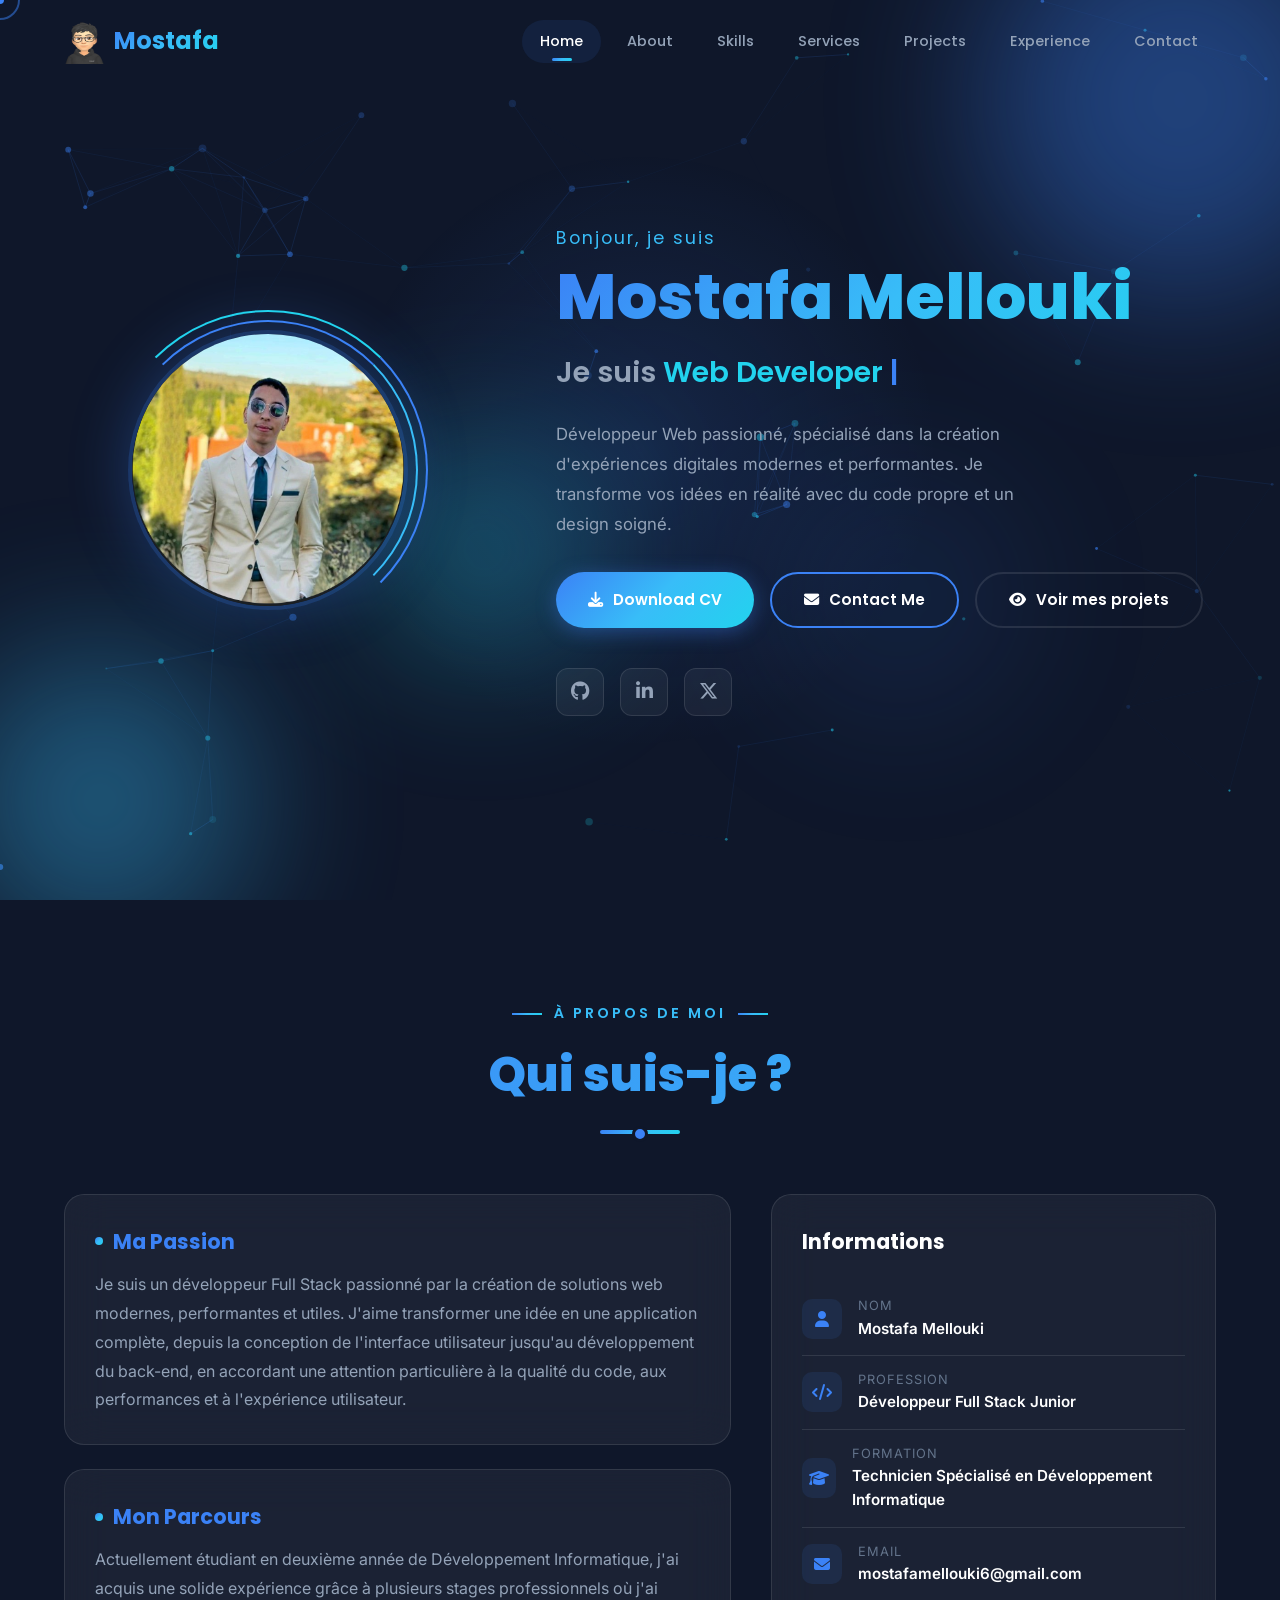
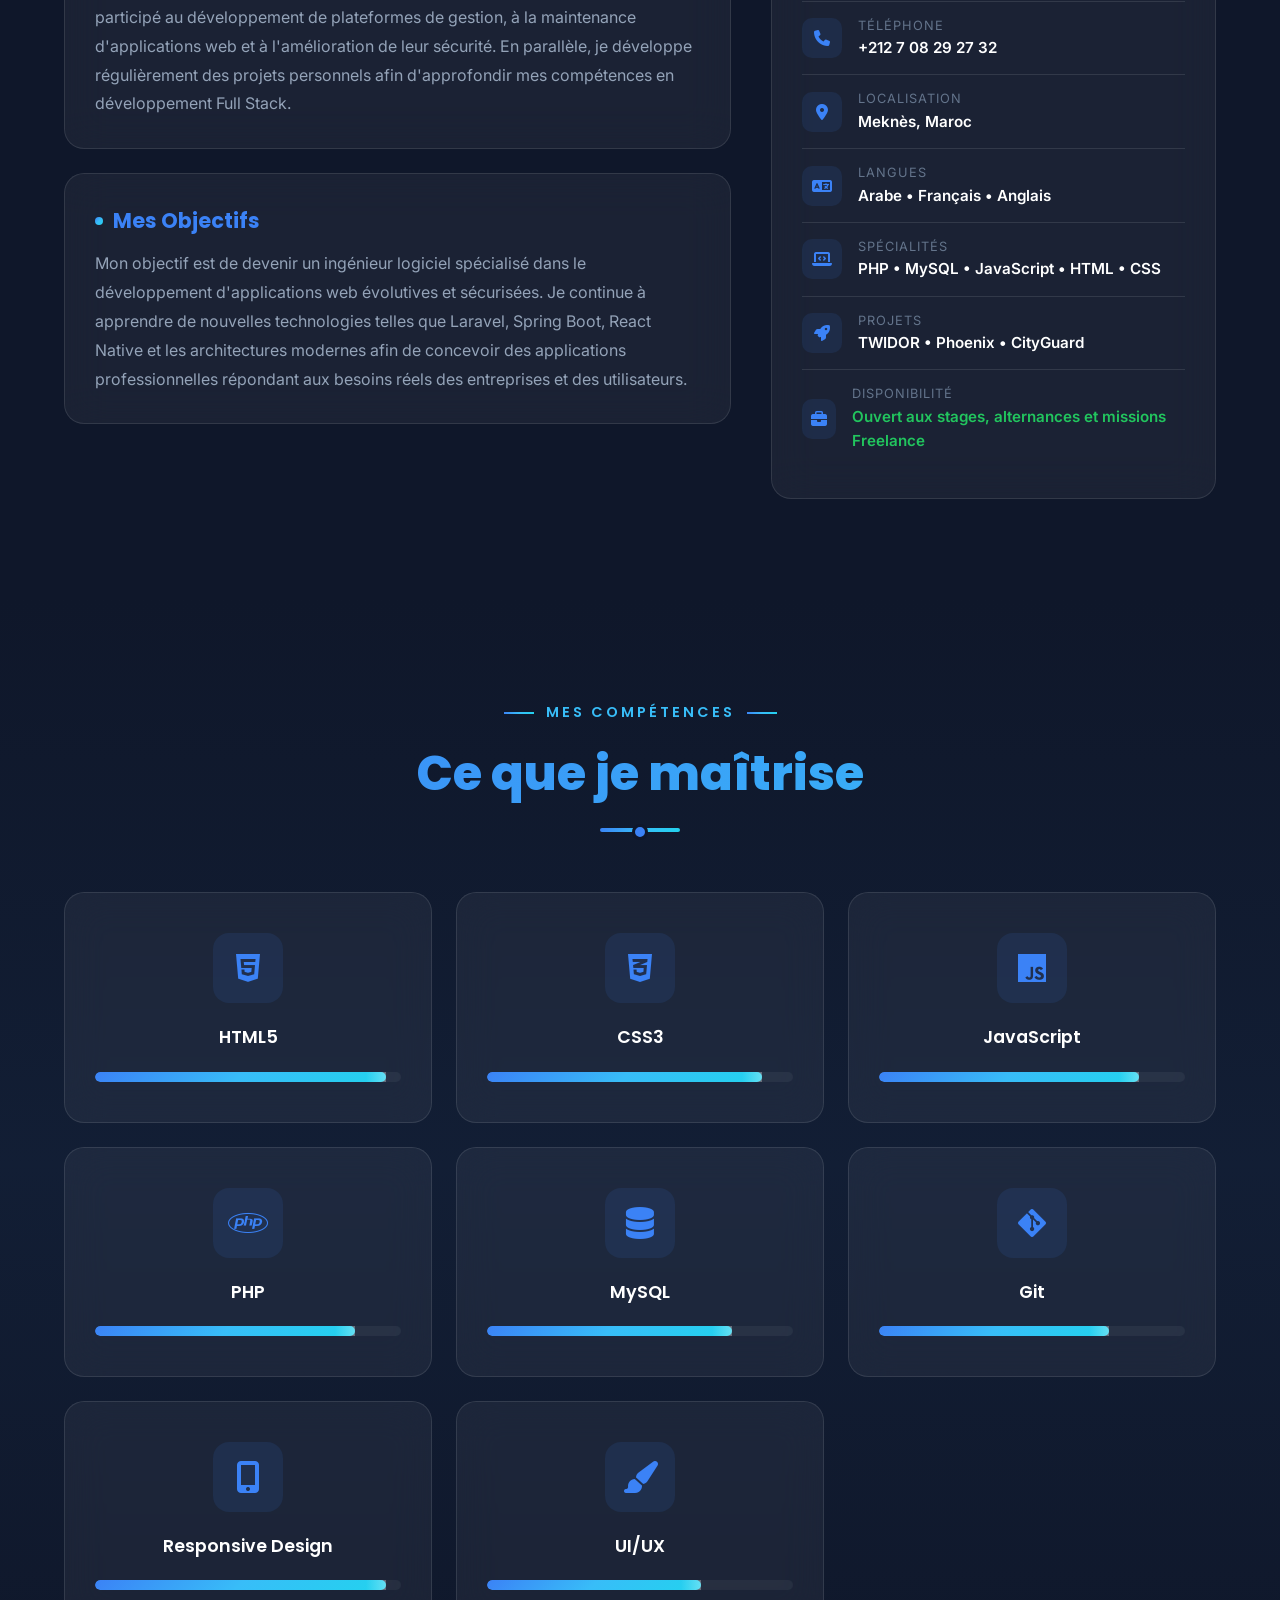
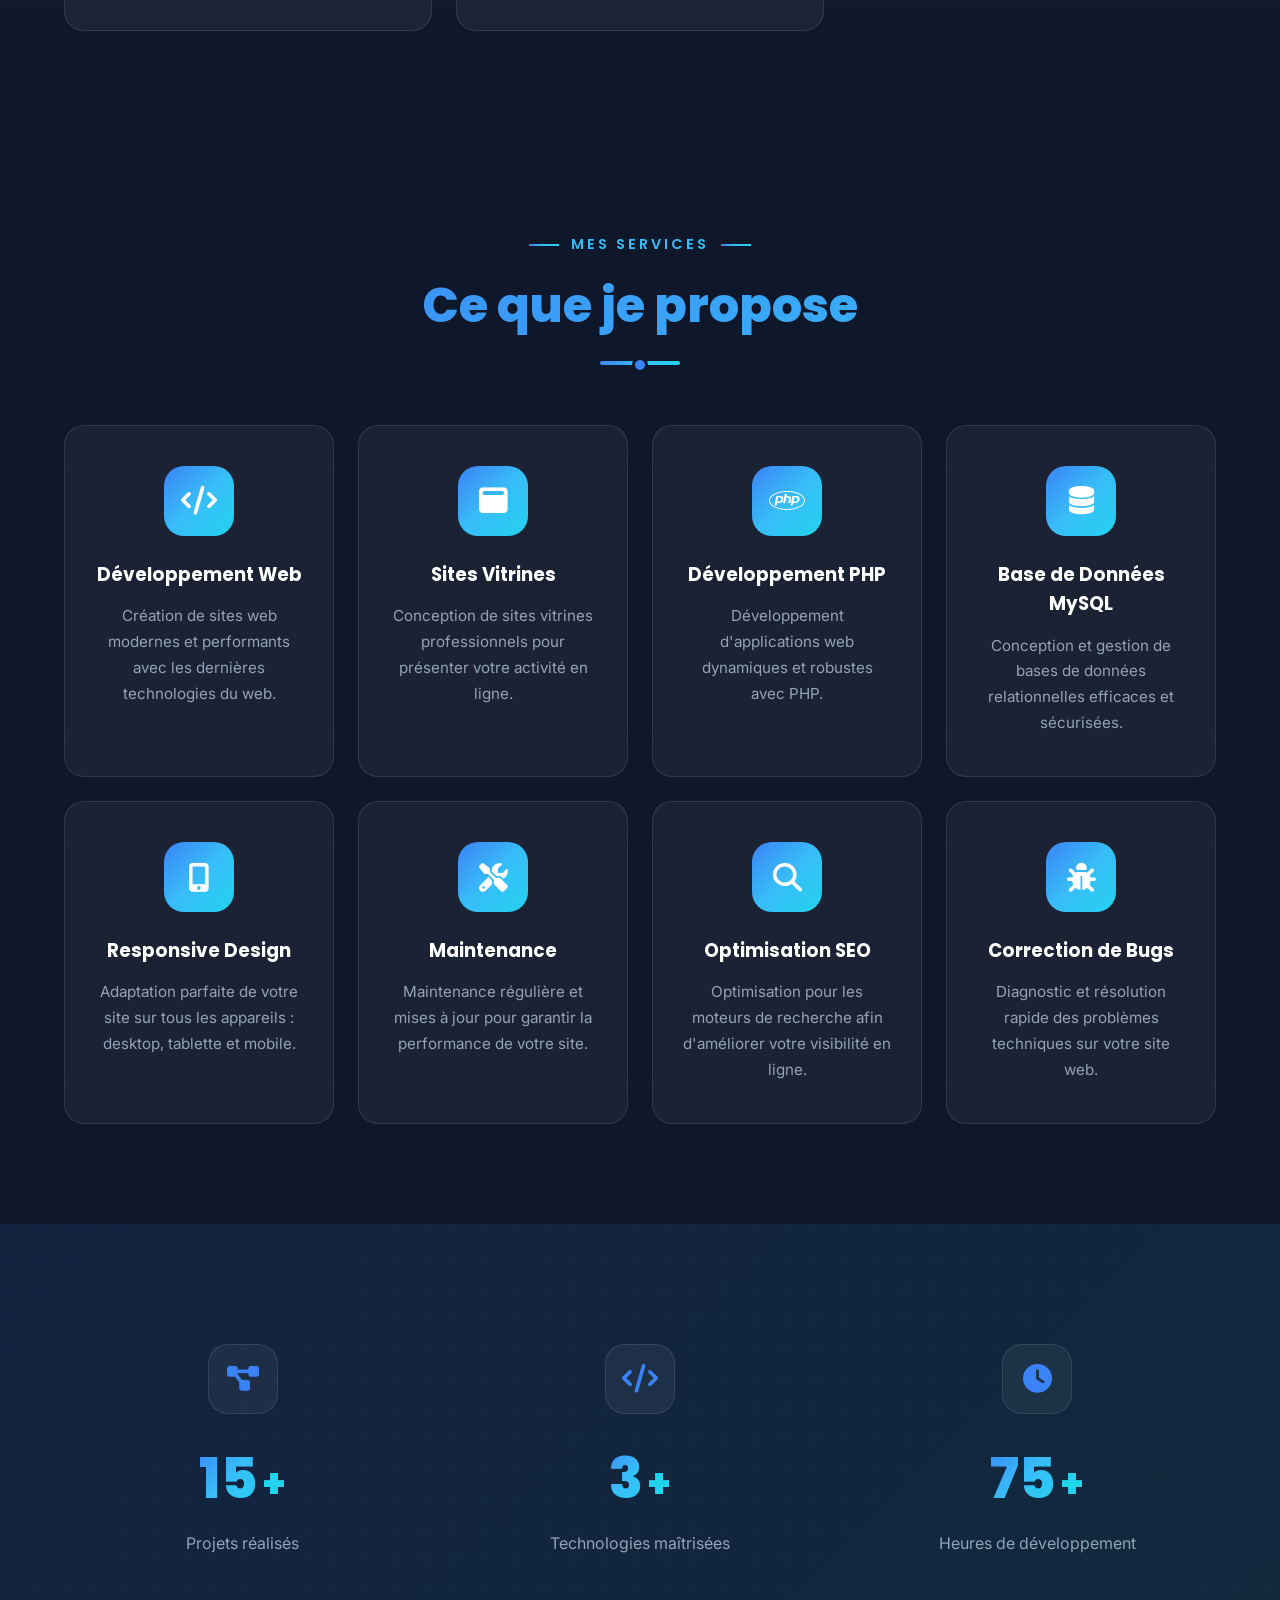
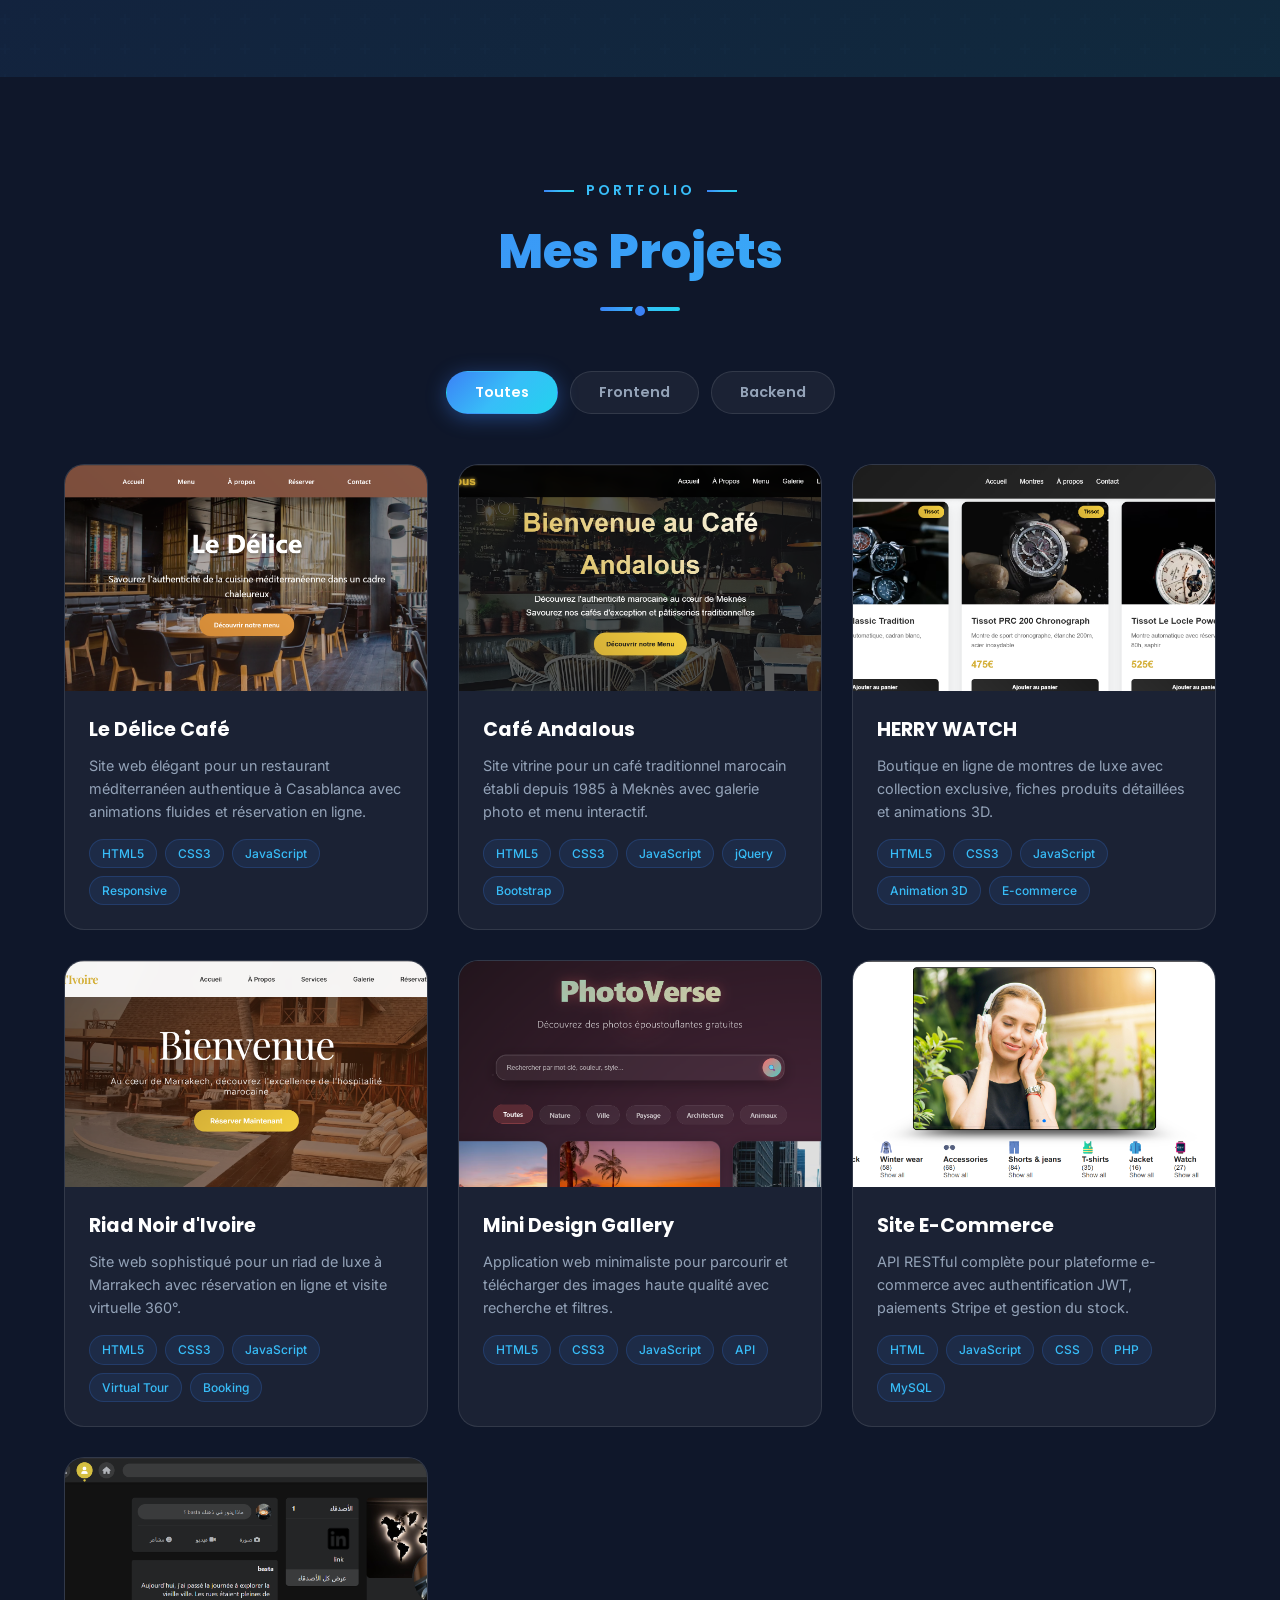
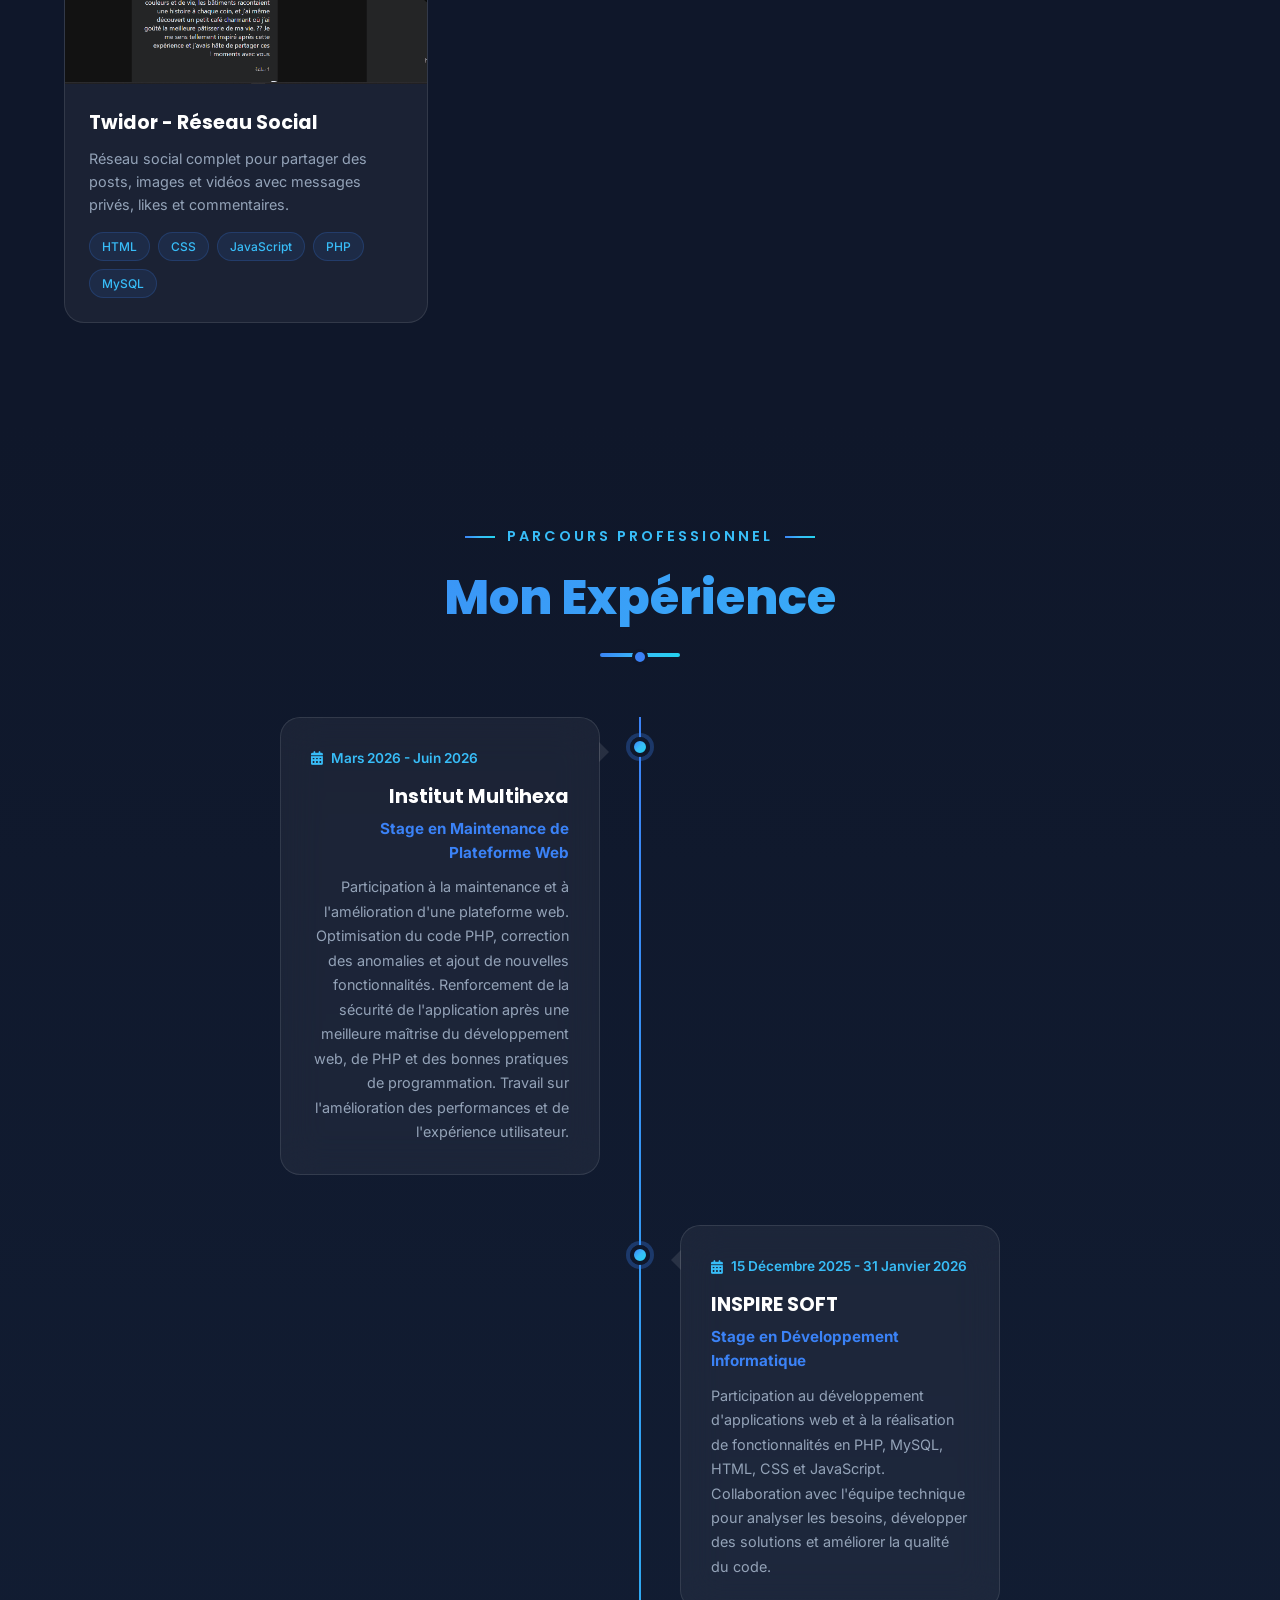
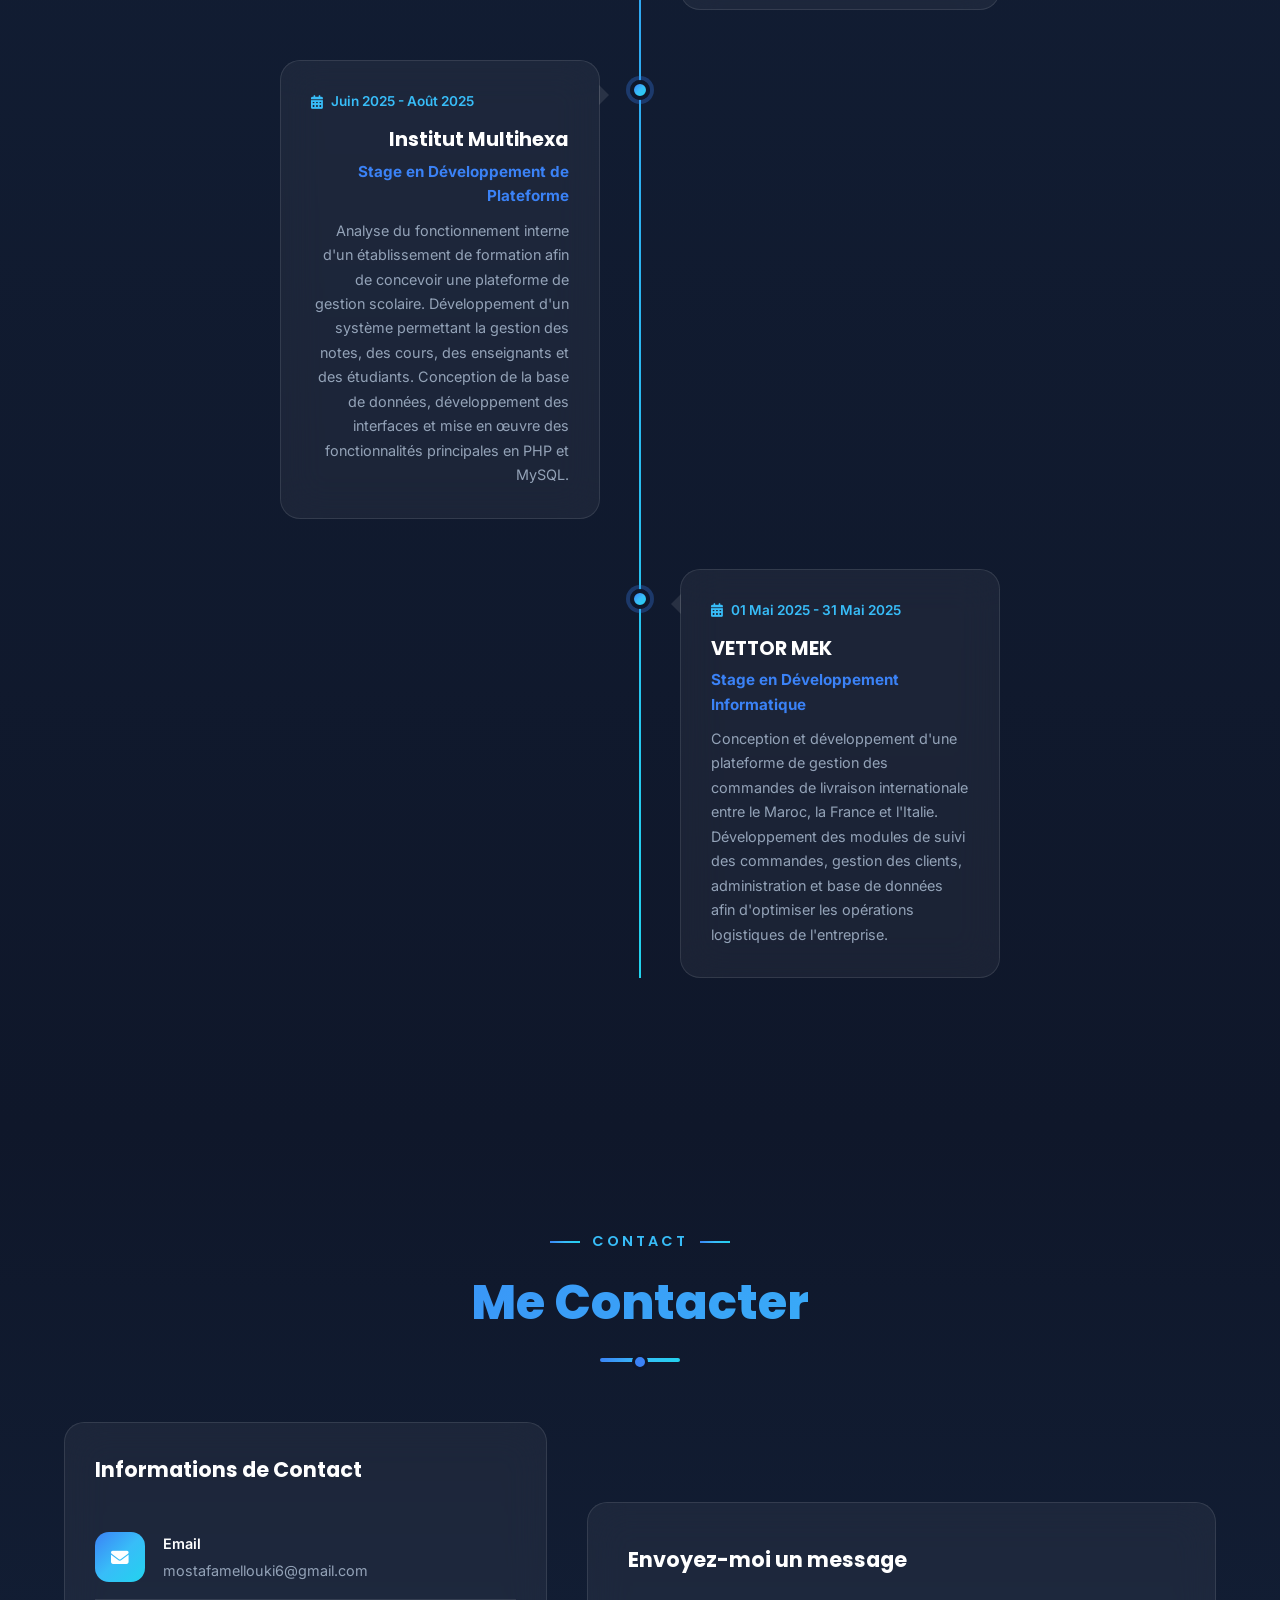
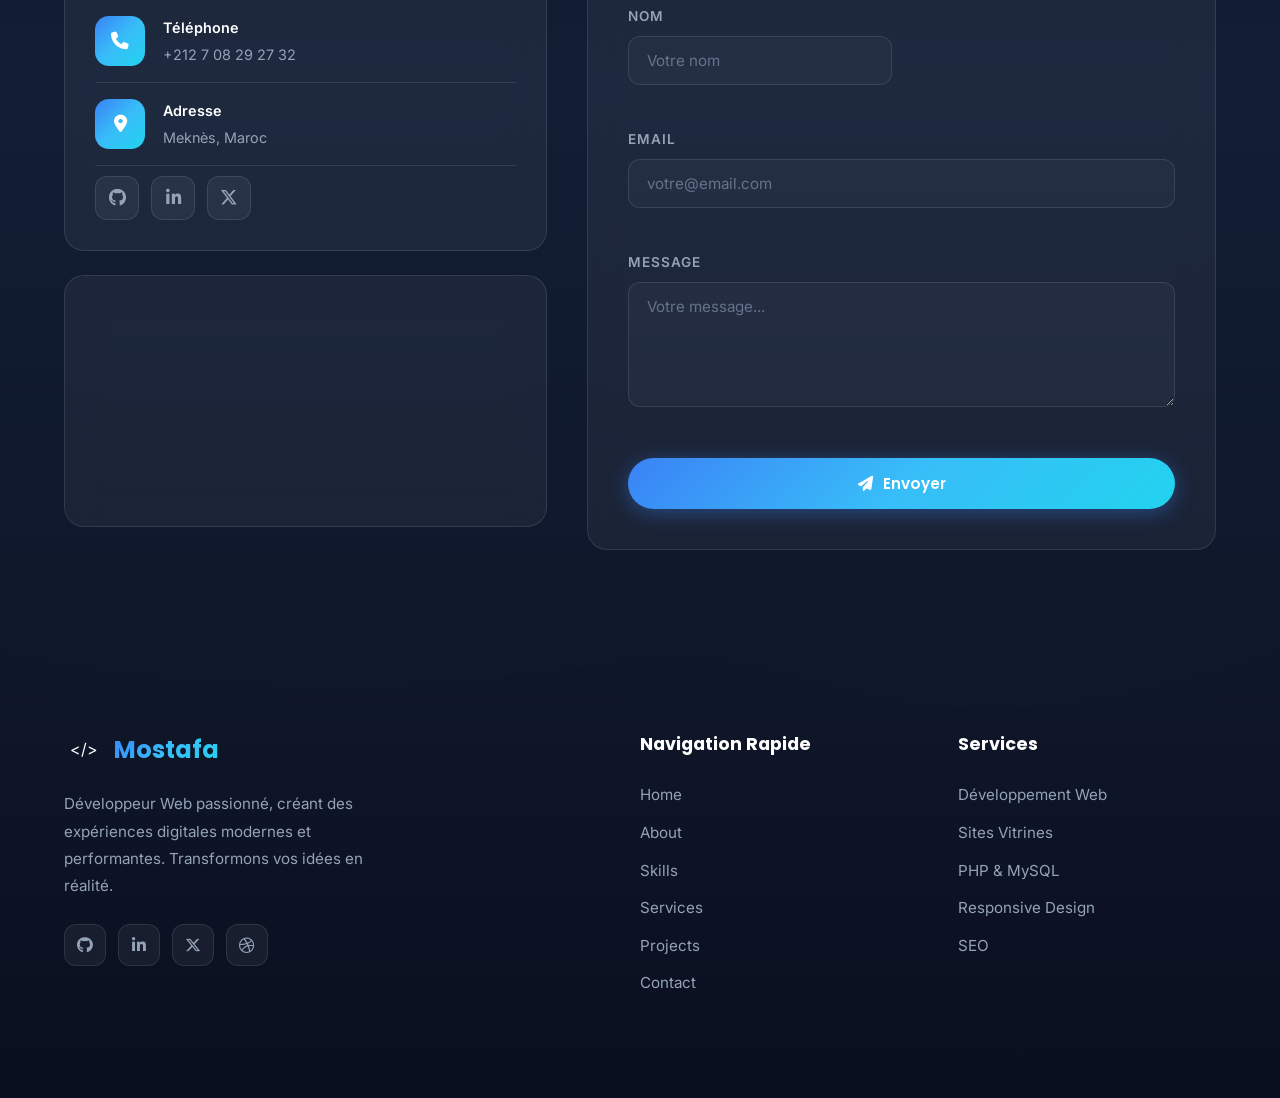
==== commit d823a79e: "Update portfolio structure and design" ====
--- a/index.html
+++ b/index.html
@@ -110,7 +110,8 @@
                     <a href="https://github.com/PhoenixN1" class="social-link" aria-label="GitHub">
                         <i class="fab fa-github"></i>
                     </a>
-                    <a href="https://www.linkedin.com/in/mostafamellouki/" class="social-link" aria-label="LinkedIn">
+                    <a href="https://www.linkedin.com/in/mostafa-mellouki-25bb69280/" class="social-link"
+                        aria-label="LinkedIn">
                         <i class="fab fa-linkedin-in"></i>
                     </a>
                     <a href="https://x.com/MostafaMel39957" class="social-link" aria-label="Twitter">
@@ -138,26 +139,22 @@
                     <div class="about-card glass-card">
                         <h3>Ma Passion</h3>
                         <p>
-                            Passionné par le développement informatique, j'aime
-                            concevoir des applications web utiles et fonctionnelles.
-                            Je m'intéresse particulièrement au développement backend
-                            avec PHP, à la gestion des bases de données MySQL et à
-                            la création d'interfaces web responsives. Mon objectif
-                            est d'améliorer continuellement la qualité de mon code
-                            et mes compétences techniques.
+                            Je suis un développeur Full Stack passionné par la création de solutions web modernes,
+                            performantes et utiles. J'aime transformer une idée en une application complète,
+                            depuis la conception de l'interface utilisateur jusqu'au développement du back-end,
+                            en accordant une attention particulière à la qualité du code, aux performances et à
+                            l'expérience utilisateur.
                         </p>
                     </div>
 
                     <div class="about-card glass-card">
                         <h3>Mon Parcours</h3>
                         <p>
-                            Développeur informatique diplômé d’un DTS en développement informatique (2026) et étudiant à
-                            1337 en Coding. Passionné par le développement logiciel et la création d’applications web,
-                            je travaille principalement avec PHP, MySQL, HTML et CSS, tout en développant mes
-                            compétences en JavaScript, C, Python et algorithmique. À travers mes projets pratiques et ma
-                            formation à 1337, j’approfondis la programmation, la résolution de problèmes et les systèmes
-                            informatiques. Je m’intéresse également à la cybersécurité et à la création de solutions web
-                            modernes, performantes et évolutives.
+                            Actuellement étudiant en deuxième année de Développement Informatique, j'ai acquis
+                            une solide expérience grâce à plusieurs stages professionnels où j'ai participé au
+                            développement de plateformes de gestion, à la maintenance d'applications web et à
+                            l'amélioration de leur sécurité. En parallèle, je développe régulièrement des projets
+                            personnels afin d'approfondir mes compétences en développement Full Stack.
                         </p>
                     </div>
 
@@ -374,53 +371,6 @@
                         </div>
                     </div>
                 </div>
-                <!-- <div class="skill-card glass-card">
-                    <div class="skill-icon">
-                        <i class="fab fa-php"></i>
-                    </div>
-                    <h3>Backend</h3>
-                    <p>PHP, POO, MVC, PDO, sessions et authentification</p>
-                </div>
-
-                <div class="skill-card glass-card">
-                    <div class="skill-icon">
-                        <i class="fas fa-database"></i>
-                    </div>
-                    <h3>Base de données</h3>
-                    <p>MySQL, SQL, modélisation et optimisation des requêtes</p>
-                </div>
-
-                <div class="skill-card glass-card">
-                    <div class="skill-icon">
-                        <i class="fab fa-html5"></i>
-                    </div>
-                    <h3>Frontend</h3>
-                    <p>HTML5, CSS3, JavaScript (bases), Bootstrap et Responsive Design</p>
-                </div>
-
-                <div class="skill-card glass-card">
-                    <div class="skill-icon">
-                        <i class="fas fa-map-marked-alt"></i>
-                    </div>
-                    <h3>Bibliothèques</h3>
-                    <p>Leaflet.js, TCPDF, PHPMailer et Swiper.js</p>
-                </div>
-
-                <div class="skill-card glass-card">
-                    <div class="skill-icon">
-                        <i class="fab fa-git-alt"></i>
-                    </div>
-                    <h3>Outils</h3>
-                    <p>Git, GitHub, VS Code, XAMPP et phpMyAdmin</p>
-                </div>
-
-                <div class="skill-card glass-card">
-                    <div class="skill-icon">
-                        <i class="fas fa-code-branch"></i>
-                    </div>
-                    <h3>Méthodes</h3>
-                    <p>Analyse des besoins, débogage, tests, UML et notions d'Agile</p>
-                </div> -->
             </div>
         </div>
     </section>
@@ -911,7 +861,7 @@
                                 aria-label="GitHub">
                                 <i class="fab fa-github"></i>
                             </a>
-                            <a href="https://www.linkedin.com/in/mostafamellouki/" target="_blank"
+                            <a href="https://www.linkedin.com/in/mostafa-mellouki-25bb69280/" target="_blank"
                                 class="contact-social-link" aria-label="LinkedIn">
                                 <i class="fab fa-linkedin-in"></i>
                             </a>
@@ -1001,7 +951,7 @@
                         <a href="https://github.com/PhoenixN1" class="footer-social-link" aria-label="GitHub">
                             <i class="fab fa-github"></i>
                         </a>
-                        <a href="https://www.linkedin.com/in/mostafamellouki/" class="footer-social-link"
+                        <a href="https://www.linkedin.com/in/mostafa-mellouki-25bb69280/" class="footer-social-link"
                             aria-label="LinkedIn">
                             <i class="fab fa-linkedin-in"></i>
                         </a>
--- a/style/style.css
+++ b/style/style.css
@@ -0,0 +1,2371 @@
+:root {
+    --bg-primary: #0f172a;
+    --bg-secondary: #1e293b;
+    --bg-card: rgba(30, 41, 59, 0.6);
+    --primary: #3b82f6;
+    --secondary: #38bdf8;
+    --accent: #22d3ee;
+    --text-primary: #ffffff;
+    --text-secondary: #94a3b8;
+    --text-muted: #64748b;
+    --border: rgba(255, 255, 255, 0.1);
+    --shadow: 0 8px 32px rgba(0, 0, 0, 0.3);
+    --shadow-lg: 0 25px 50px rgba(0, 0, 0, 0.4);
+    --gradient-primary: linear-gradient(135deg, #3b82f6, #38bdf8, #22d3ee);
+    --gradient-hero: linear-gradient(135deg, #0f172a 0%, #1e3a5f 50%, #0f172a 100%);
+    --glass: rgba(255, 255, 255, 0.05);
+    --glass-border: rgba(255, 255, 255, 0.1);
+    --transition: all 0.3s cubic-bezier(0.4, 0, 0.2, 1);
+    --transition-slow: all 0.5s cubic-bezier(0.4, 0, 0.2, 1);
+    --font-primary: 'Inter', sans-serif;
+    --font-secondary: 'Poppins', sans-serif;
+}
+
+*,
+*::before,
+*::after {
+    margin: 0;
+    padding: 0;
+    box-sizing: border-box;
+}
+
+html {
+    scroll-behavior: smooth;
+    font-size: 16px;
+}
+
+.notification-area {
+    margin-bottom: 20px;
+    min-height: 60px;
+}
+
+.notification {
+    padding: 16px 24px;
+    border-radius: 12px;
+    font-family: var(--font-secondary);
+    font-size: 0.95rem;
+    font-weight: 600;
+    display: flex;
+    align-items: center;
+    gap: 12px;
+    animation: slideDown 0.5s ease, fadeIn 0.5s ease;
+    box-shadow: 0 4px 20px rgba(0, 0, 0, 0.2);
+    position: relative;
+    overflow: hidden;
+}
+
+.notification::before {
+    content: '';
+    position: absolute;
+    left: 0;
+    top: 0;
+    bottom: 0;
+    width: 4px;
+}
+
+.notification-success {
+    background: rgba(34, 197, 94, 0.1);
+    border: 1px solid rgba(34, 197, 94, 0.3);
+    color: #22c55e;
+}
+
+.notification-success::before {
+    background: #22c55e;
+}
+
+.notification-error {
+    background: rgba(239, 68, 68, 0.1);
+    border: 1px solid rgba(239, 68, 68, 0.3);
+    color: #ef4444;
+}
+
+.notification-error::before {
+    background: #ef4444;
+}
+
+.notification i {
+    font-size: 1.2rem;
+}
+
+.notification-close {
+    margin-left: auto;
+    background: none;
+    border: none;
+    color: inherit;
+    cursor: none;
+    font-size: 1rem;
+    opacity: 0.6;
+    transition: opacity 0.3s;
+}
+
+.notification-close:hover {
+    opacity: 1;
+}
+
+@keyframes slideDown {
+    from {
+        transform: translateY(-20px);
+    }
+
+    to {
+        transform: translateY(0);
+    }
+}
+
+@keyframes fadeIn {
+    from {
+        opacity: 0;
+    }
+
+    to {
+        opacity: 1;
+    }
+}
+
+body {
+    font-family: var(--font-primary);
+    background: var(--bg-primary);
+    color: var(--text-primary);
+    line-height: 1.6;
+    overflow-x: hidden;
+    cursor: none;
+}
+
+::selection {
+    background: var(--primary);
+    color: var(--text-primary);
+}
+
+::-webkit-scrollbar {
+    width: 8px;
+}
+
+::-webkit-scrollbar-track {
+    background: var(--bg-primary);
+}
+
+::-webkit-scrollbar-thumb {
+    background: var(--primary);
+    border-radius: 4px;
+}
+
+::-webkit-scrollbar-thumb:hover {
+    background: var(--secondary);
+}
+
+
+#preloader {
+    position: fixed;
+    top: 0;
+    left: 0;
+    width: 100%;
+    height: 100%;
+    background: var(--bg-primary);
+    display: flex;
+    align-items: center;
+    justify-content: center;
+    z-index: 10000;
+    transition: opacity 0.5s ease, visibility 0.5s ease;
+}
+
+#preloader.hidden {
+    opacity: 0;
+    visibility: hidden;
+}
+
+.preloader-content {
+    text-align: center;
+}
+
+.loader-ring {
+    width: 80px;
+    height: 80px;
+    border: 4px solid transparent;
+    border-top-color: var(--primary);
+    border-right-color: var(--secondary);
+    border-radius: 50%;
+    animation: spin 1s linear infinite;
+    margin: 0 auto 20px;
+}
+
+.loader-text {
+    font-family: var(--font-secondary);
+    font-size: 1.2rem;
+    color: var(--text-secondary);
+    letter-spacing: 2px;
+    animation: pulse 1.5s ease-in-out infinite;
+}
+
+@keyframes spin {
+    to {
+        transform: rotate(360deg);
+    }
+}
+
+@keyframes pulse {
+
+    0%,
+    100% {
+        opacity: 0.5;
+    }
+
+    50% {
+        opacity: 1;
+    }
+}
+
+
+.cursor-dot,
+.cursor-outline {
+    position: fixed;
+    top: 0;
+    left: 0;
+    transform: translate(-50%, -50%);
+    border-radius: 50%;
+    pointer-events: none;
+    z-index: 9999;
+    transition: opacity 0.3s ease;
+}
+
+.cursor-dot {
+    width: 8px;
+    height: 8px;
+    background: var(--primary);
+}
+
+.cursor-outline {
+    width: 40px;
+    height: 40px;
+    border: 2px solid var(--primary);
+    opacity: 0.5;
+    transition: width 0.2s, height 0.2s, opacity 0.2s;
+}
+
+body:hover .cursor-dot,
+body:hover .cursor-outline {
+    opacity: 1;
+}
+
+
+a:hover~.cursor-outline,
+button:hover~.cursor-outline,
+.project-card:hover~.cursor-outline,
+.service-card:hover~.cursor-outline {
+    width: 60px;
+    height: 60px;
+    border-color: var(--accent);
+    background: rgba(34, 211, 238, 0.1);
+}
+
+@media (pointer: coarse) {
+
+    .cursor-dot,
+    .cursor-outline {
+        display: none;
+    }
+
+    body {
+        cursor: auto;
+    }
+}
+
+
+.scroll-progress {
+    position: fixed;
+    top: 0;
+    left: 0;
+    width: 0%;
+    height: 3px;
+    background: var(--gradient-primary);
+    z-index: 9998;
+    transition: width 0.1s ease;
+}
+
+
+#particles-canvas {
+    position: fixed;
+    top: 0;
+    left: 0;
+    width: 100%;
+    height: 100%;
+    pointer-events: none;
+    z-index: 0;
+}
+
+
+.container {
+    max-width: 1200px;
+    margin: 0 auto;
+    padding: 0 24px;
+}
+
+
+.glass-card {
+    background: var(--glass);
+    backdrop-filter: blur(20px);
+    -webkit-backdrop-filter: blur(20px);
+    border: 1px solid var(--glass-border);
+    border-radius: 20px;
+    padding: 30px;
+    transition: var(--transition);
+}
+
+.glass-card:hover {
+    border-color: rgba(59, 130, 246, 0.3);
+    box-shadow: 0 8px 32px rgba(59, 130, 246, 0.15);
+    transform: translateY(-5px);
+}
+
+
+.section-header {
+    text-align: center;
+    margin-bottom: 60px;
+}
+
+.section-subtitle {
+    display: inline-block;
+    font-family: var(--font-secondary);
+    font-size: 0.9rem;
+    font-weight: 600;
+    text-transform: uppercase;
+    letter-spacing: 3px;
+    color: var(--secondary);
+    margin-bottom: 12px;
+    position: relative;
+}
+
+.section-subtitle::before,
+.section-subtitle::after {
+    content: '';
+    display: inline-block;
+    width: 30px;
+    height: 2px;
+    background: var(--gradient-primary);
+    vertical-align: middle;
+    margin: 0 12px;
+}
+
+.section-title {
+    font-family: var(--font-secondary);
+    font-size: clamp(2rem, 5vw, 3rem);
+    font-weight: 800;
+    color: var(--text-primary);
+    margin-bottom: 16px;
+    background: var(--gradient-primary);
+    -webkit-background-clip: text;
+    -webkit-text-fill-color: transparent;
+    background-clip: text;
+}
+
+.section-line {
+    width: 80px;
+    height: 4px;
+    background: var(--gradient-primary);
+    border-radius: 2px;
+    margin: 0 auto;
+    position: relative;
+}
+
+.section-line::after {
+    content: '';
+    position: absolute;
+    top: -4px;
+    left: 50%;
+    transform: translateX(-50%);
+    width: 16px;
+    height: 16px;
+    background: var(--primary);
+    border-radius: 50%;
+    border: 3px solid var(--bg-primary);
+}
+
+
+.btn {
+    display: inline-flex;
+    align-items: center;
+    gap: 10px;
+    padding: 14px 32px;
+    font-family: var(--font-secondary);
+    font-size: 0.95rem;
+    font-weight: 600;
+    text-decoration: none;
+    border-radius: 50px;
+    border: none;
+    cursor: none;
+    transition: var(--transition);
+    position: relative;
+    overflow: hidden;
+}
+
+.btn-primary {
+    background: var(--gradient-primary);
+    color: var(--text-primary);
+    box-shadow: 0 4px 20px rgba(59, 130, 246, 0.4);
+}
+
+.btn-primary:hover {
+    transform: translateY(-3px);
+    box-shadow: 0 8px 30px rgba(59, 130, 246, 0.6);
+}
+
+.btn-primary::before {
+    content: '';
+    position: absolute;
+    top: 0;
+    left: -100%;
+    width: 100%;
+    height: 100%;
+    background: linear-gradient(90deg, transparent, rgba(255, 255, 255, 0.2), transparent);
+    transition: 0.5s;
+}
+
+.btn-primary:hover::before {
+    left: 100%;
+}
+
+.btn-secondary {
+    background: transparent;
+    color: var(--text-primary);
+    border: 2px solid var(--primary);
+}
+
+.btn-secondary:hover {
+    background: var(--primary);
+    transform: translateY(-3px);
+    box-shadow: 0 8px 30px rgba(59, 130, 246, 0.4);
+}
+
+.btn-outline {
+    background: transparent;
+    color: var(--text-primary);
+    border: 2px solid var(--glass-border);
+}
+
+.btn-outline:hover {
+    border-color: var(--secondary);
+    background: rgba(56, 189, 248, 0.1);
+    transform: translateY(-3px);
+}
+
+
+#header {
+    position: fixed;
+    top: 0;
+    left: 0;
+    width: 100%;
+    z-index: 1000;
+    transition: var(--transition);
+}
+
+.navbar {
+    padding: 20px 0;
+    transition: var(--transition);
+}
+
+.navbar.scrolled {
+    padding: 12px 0;
+    background: rgba(15, 23, 42, 0.85);
+    backdrop-filter: blur(20px);
+    -webkit-backdrop-filter: blur(20px);
+    border-bottom: 1px solid var(--glass-border);
+}
+
+.nav-container {
+    max-width: 1200px;
+    margin: 0 auto;
+    padding: 0 24px;
+    display: flex;
+    align-items: center;
+    justify-content: space-between;
+}
+
+.logo {
+    display: flex;
+    align-items: center;
+    gap: 10px;
+    text-decoration: none;
+    color: var(--text-primary);
+    font-family: var(--font-secondary);
+    font-size: 1.5rem;
+    font-weight: 700;
+}
+
+.logo-icon {
+    display: inline-flex;
+    align-items: center;
+    justify-content: center;
+    width: 40px;
+    height: 40px;
+    border-radius: 10px;
+    font-size: 1rem;
+    color: var(--text-primary);
+}
+
+.logo-icon img {
+    height: 110%;
+    width: 110%;
+}
+
+.logo-text {
+    background: var(--gradient-primary);
+    -webkit-background-clip: text;
+    -webkit-text-fill-color: transparent;
+    background-clip: text;
+}
+
+.nav-menu {
+    display: flex;
+    list-style: none;
+    gap: 8px;
+}
+
+.nav-link {
+    display: block;
+    padding: 10px 18px;
+    color: var(--text-secondary);
+    text-decoration: none;
+    font-family: var(--font-secondary);
+    font-size: 0.9rem;
+    font-weight: 500;
+    border-radius: 50px;
+    transition: var(--transition);
+    position: relative;
+}
+
+.nav-link:hover,
+.nav-link.active {
+    color: var(--text-primary);
+    background: rgba(59, 130, 246, 0.1);
+}
+
+.nav-link.active::after {
+    content: '';
+    position: absolute;
+    bottom: 2px;
+    left: 50%;
+    transform: translateX(-50%);
+    width: 20px;
+    height: 3px;
+    background: var(--gradient-primary);
+    border-radius: 2px;
+}
+
+.hamburger {
+    display: none;
+    flex-direction: column;
+    gap: 5px;
+    cursor: none;
+    padding: 5px;
+    z-index: 1001;
+}
+
+.bar {
+    width: 28px;
+    height: 3px;
+    background: var(--text-primary);
+    border-radius: 3px;
+    transition: var(--transition);
+}
+
+.hamburger.active .bar:nth-child(1) {
+    transform: rotate(45deg) translate(5px, 5px);
+}
+
+.hamburger.active .bar:nth-child(2) {
+    opacity: 0;
+}
+
+.hamburger.active .bar:nth-child(3) {
+    transform: rotate(-45deg) translate(6px, -6px);
+}
+
+
+.hero {
+    min-height: 100vh;
+    display: flex;
+    align-items: center;
+    justify-content: center;
+    position: relative;
+    padding: 120px 24px 80px;
+    overflow: hidden;
+}
+
+.hero-shapes {
+    position: absolute;
+    inset: 0;
+    overflow: hidden;
+    pointer-events: none;
+}
+
+.shape {
+    position: absolute;
+    border-radius: 50%;
+    filter: blur(80px);
+    opacity: 0.4;
+    animation: float 8s ease-in-out infinite;
+}
+
+.shape-1 {
+    width: 400px;
+    height: 400px;
+    background: var(--primary);
+    top: -100px;
+    right: -100px;
+    animation-delay: 0s;
+}
+
+.shape-2 {
+    width: 300px;
+    height: 300px;
+    background: var(--secondary);
+    bottom: -50px;
+    left: -50px;
+    animation-delay: -2s;
+}
+
+.shape-3 {
+    width: 200px;
+    height: 200px;
+    background: var(--accent);
+    top: 50%;
+    left: 30%;
+    animation-delay: -4s;
+}
+
+.shape-4 {
+    width: 250px;
+    height: 250px;
+    background: rgba(59, 130, 246, 0.3);
+    bottom: 20%;
+    right: 20%;
+    animation-delay: -6s;
+}
+
+@keyframes float {
+
+    0%,
+    100% {
+        transform: translate(0, 0) scale(1);
+    }
+
+    25% {
+        transform: translate(30px, -30px) scale(1.05);
+    }
+
+    50% {
+        transform: translate(-20px, 20px) scale(0.95);
+    }
+
+    75% {
+        transform: translate(20px, 10px) scale(1.02);
+    }
+}
+
+.hero-content {
+    display: grid;
+    grid-template-columns: 1fr 1.5fr;
+    gap: 60px;
+    align-items: center;
+    max-width: 1200px;
+    width: 100%;
+    position: relative;
+    z-index: 1;
+}
+
+.hero-image {
+    display: flex;
+    justify-content: center;
+}
+
+.profile-wrapper {
+    position: relative;
+    width: 280px;
+    height: 280px;
+}
+
+.profile-ring,
+.profile-ring-2 {
+    position: absolute;
+    inset: -10px;
+    border-radius: 50%;
+    border: 2px solid transparent;
+    border-top-color: var(--primary);
+    border-right-color: var(--secondary);
+    animation: spin 8s linear infinite;
+}
+
+.profile-ring-2 {
+    inset: -20px;
+    border-top-color: var(--accent);
+    border-right-color: var(--primary);
+    animation: spin 12s linear infinite reverse;
+}
+
+.profile-img {
+    width: 100%;
+    height: 100%;
+    object-fit: cover;
+    border-radius: 50%;
+    border: 4px solid rgba(59, 130, 246, 0.3);
+    box-shadow: 0 0 60px rgba(59, 130, 246, 0.3);
+    transition: var(--transition);
+}
+
+.profile-img:hover {
+    transform: scale(1.05);
+    box-shadow: 0 0 80px rgba(59, 130, 246, 0.5);
+}
+
+.hero-text {
+    text-align: left;
+}
+
+.hero-greeting {
+    font-family: var(--font-secondary);
+    font-size: 1.1rem;
+    color: var(--secondary);
+    margin-bottom: 10px;
+    letter-spacing: 2px;
+}
+
+.hero-name {
+    font-family: var(--font-secondary);
+    font-size: clamp(2.5rem, 6vw, 4rem);
+    font-weight: 800;
+    line-height: 1.1;
+    margin-bottom: 16px;
+    background: var(--gradient-primary);
+    -webkit-background-clip: text;
+    -webkit-text-fill-color: transparent;
+    background-clip: text;
+}
+
+.hero-title {
+    font-family: var(--font-secondary);
+    font-size: clamp(1.2rem, 3vw, 1.8rem);
+    font-weight: 600;
+    color: var(--text-secondary);
+    margin-bottom: 24px;
+    min-height: 40px;
+}
+
+.typing-text {
+    color: var(--accent);
+}
+
+.cursor {
+    color: var(--primary);
+    animation: blink 1s step-end infinite;
+}
+
+@keyframes blink {
+    50% {
+        opacity: 0;
+    }
+}
+
+.hero-description {
+    font-size: 1.05rem;
+    color: var(--text-secondary);
+    max-width: 500px;
+    margin-bottom: 32px;
+    line-height: 1.8;
+}
+
+.hero-buttons {
+    display: flex;
+    gap: 16px;
+    margin-bottom: 40px;
+    flex-wrap: wrap;
+}
+
+.hero-socials {
+    display: flex;
+    gap: 16px;
+}
+
+.social-link {
+    display: flex;
+    align-items: center;
+    justify-content: center;
+    width: 48px;
+    height: 48px;
+    background: var(--glass);
+    border: 1px solid var(--glass-border);
+    border-radius: 12px;
+    color: var(--text-secondary);
+    font-size: 1.2rem;
+    text-decoration: none;
+    transition: var(--transition);
+}
+
+.social-link:hover {
+    background: var(--gradient-primary);
+    border-color: transparent;
+    color: var(--text-primary);
+    transform: translateY(-5px);
+    box-shadow: 0 10px 30px rgba(59, 130, 246, 0.3);
+}
+
+
+
+
+
+
+
+@keyframes bounce {
+
+    0%,
+    100% {
+        transform: translateX(-50%) translateY(0);
+    }
+
+    50% {
+        transform: translateX(-50%) translateY(-10px);
+    }
+}
+
+.about {
+    padding: 100px 0;
+    position: relative;
+}
+
+.about-content {
+    display: grid;
+    grid-template-columns: 1.5fr 1fr;
+    gap: 40px;
+    align-items: start;
+}
+
+.about-text {
+    display: flex;
+    flex-direction: column;
+    gap: 24px;
+}
+
+.about-card h3 {
+    font-family: var(--font-secondary);
+    font-size: 1.3rem;
+    font-weight: 700;
+    color: var(--primary);
+    margin-bottom: 12px;
+    display: flex;
+    align-items: center;
+    gap: 10px;
+}
+
+.about-card h3::before {
+    content: '';
+    display: inline-block;
+    width: 8px;
+    height: 8px;
+    background: var(--gradient-primary);
+    border-radius: 50%;
+}
+
+.about-card p {
+    color: var(--text-secondary);
+    line-height: 1.8;
+}
+
+.info-card h3 {
+    font-family: var(--font-secondary);
+    font-size: 1.3rem;
+    font-weight: 700;
+    margin-bottom: 24px;
+    color: var(--text-primary);
+}
+
+.info-item {
+    display: flex;
+    align-items: center;
+    gap: 16px;
+    padding: 14px 0;
+    border-bottom: 1px solid var(--glass-border);
+}
+
+.info-item:last-child {
+    border-bottom: none;
+}
+
+.info-item i {
+    width: 40px;
+    height: 40px;
+    display: flex;
+    align-items: center;
+    justify-content: center;
+    background: rgba(59, 130, 246, 0.1);
+    border-radius: 10px;
+    color: var(--primary);
+    font-size: 1rem;
+}
+
+.info-item div {
+    display: flex;
+    flex-direction: column;
+}
+
+.info-label {
+    font-size: 0.8rem;
+    color: var(--text-muted);
+    text-transform: uppercase;
+    letter-spacing: 1px;
+}
+
+.info-value {
+    font-weight: 600;
+    color: var(--text-primary);
+    font-size: 0.95rem;
+}
+
+.info-value.available {
+    color: #22c55e;
+}
+
+.skills {
+    padding: 100px 0;
+    background: linear-gradient(180deg, var(--bg-primary) 0%, rgba(30, 58, 95, 0.2) 50%, var(--bg-primary) 100%);
+}
+
+.skills-grid {
+    display: grid;
+    grid-template-columns: repeat(auto-fit, minmax(280px, 1fr));
+    gap: 24px;
+}
+
+.skill-card {
+    text-align: center;
+    padding: 40px 30px;
+    position: relative;
+    overflow: hidden;
+}
+
+.skill-card::before {
+    content: '';
+    position: absolute;
+    top: 0;
+    left: 0;
+    width: 100%;
+    height: 3px;
+    background: var(--gradient-primary);
+    transform: scaleX(0);
+    transform-origin: left;
+    transition: transform 0.5s ease;
+}
+
+.skill-card:hover::before {
+    transform: scaleX(1);
+}
+
+.skill-icon {
+    width: 70px;
+    height: 70px;
+    display: flex;
+    align-items: center;
+    justify-content: center;
+    background: rgba(59, 130, 246, 0.1);
+    border-radius: 16px;
+    margin: 0 auto 20px;
+    font-size: 2rem;
+    color: var(--primary);
+    transition: var(--transition);
+}
+
+.skill-card:hover .skill-icon {
+    background: var(--gradient-primary);
+    color: var(--text-primary);
+    transform: rotateY(360deg);
+}
+
+.skill-card h3 {
+    font-family: var(--font-secondary);
+    font-size: 1.1rem;
+    font-weight: 600;
+    margin-bottom: 20px;
+    color: var(--text-primary);
+}
+
+.skill-bar {
+    width: 100%;
+    height: 10px;
+    background: rgba(255, 255, 255, 0.05);
+    border-radius: 5px;
+    overflow: hidden;
+    position: relative;
+}
+
+.skill-progress {
+    height: 100%;
+    background: var(--gradient-primary);
+    border-radius: 5px;
+    width: 0%;
+    transition: width 1.5s cubic-bezier(0.4, 0, 0.2, 1);
+    position: relative;
+}
+
+.skill-progress::after {
+    content: '';
+    position: absolute;
+    top: 0;
+    right: 0;
+    width: 20px;
+    height: 100%;
+    background: linear-gradient(90deg, transparent, rgba(255, 255, 255, 0.3));
+    animation: shimmer 2s infinite;
+}
+
+@keyframes shimmer {
+    0% {
+        transform: translateX(-20px);
+    }
+
+    100% {
+        transform: translateX(20px);
+    }
+}
+
+.skill-percent {
+    position: absolute;
+    top: -30px;
+    right: 0;
+    font-family: var(--font-secondary);
+    font-size: 0.85rem;
+    font-weight: 700;
+    color: var(--accent);
+}
+
+.services {
+    padding: 100px 0;
+}
+
+.services-grid {
+    display: grid;
+    grid-template-columns: repeat(auto-fit, minmax(260px, 1fr));
+    gap: 24px;
+}
+
+.service-card {
+    text-align: center;
+    padding: 40px 30px;
+    position: relative;
+    overflow: hidden;
+    cursor: none;
+}
+
+.service-shine {
+    position: absolute;
+    top: -50%;
+    left: -50%;
+    width: 200%;
+    height: 200%;
+    background: linear-gradient(to right,
+            transparent 0%,
+            rgba(255, 255, 255, 0.03) 50%,
+            transparent 100%);
+    transform: rotate(45deg) translateX(-100%);
+    transition: transform 0.6s ease;
+    pointer-events: none;
+}
+
+.service-card:hover .service-shine {
+    transform: rotate(45deg) translateX(100%);
+}
+
+.service-icon {
+    width: 70px;
+    height: 70px;
+    display: flex;
+    align-items: center;
+    justify-content: center;
+    background: var(--gradient-primary);
+    border-radius: 20px;
+    margin: 0 auto 24px;
+    font-size: 1.8rem;
+    color: var(--text-primary);
+    transition: var(--transition);
+    position: relative;
+    z-index: 1;
+}
+
+.service-card:hover .service-icon {
+    transform: translateY(-10px) rotate(5deg);
+    box-shadow: 0 15px 40px rgba(59, 130, 246, 0.4);
+}
+
+.service-card h3 {
+    font-family: var(--font-secondary);
+    font-size: 1.15rem;
+    font-weight: 700;
+    margin-bottom: 14px;
+    color: var(--text-primary);
+    position: relative;
+    z-index: 1;
+}
+
+.service-card p {
+    color: var(--text-secondary);
+    font-size: 0.95rem;
+    line-height: 1.7;
+    position: relative;
+    z-index: 1;
+}
+
+.statistics {
+    padding: 80px 0;
+    background: linear-gradient(135deg, rgba(59, 130, 246, 0.1), rgba(34, 211, 238, 0.1));
+    position: relative;
+    overflow: hidden;
+}
+
+.statistics::before {
+    content: '';
+    position: absolute;
+    inset: 0;
+    background: url("data:image/svg+xml,%3Csvg width='60' height='60' viewBox='0 0 60 60' xmlns='http://www.w3.org/2000/svg'%3E%3Cg fill='none' fill-rule='evenodd'%3E%3Cg fill='%233b82f6' fill-opacity='0.03'%3E%3Cpath d='M36 34v-4h-2v4h-4v2h4v4h2v-4h4v-2h-4zm0-30V0h-2v4h-4v2h4v4h2V6h4V4h-4zM6 34v-4H4v4H0v2h4v4h2v-4h4v-2H6zM6 4V0H4v4H0v2h4v4h2V6h4V4H6z'/%3E%3C/g%3E%3C/g%3E%3C/svg%3E");
+    opacity: 0.5;
+}
+
+.stats-grid {
+    display: grid;
+    grid-template-columns: repeat(3, 1fr);
+    gap: 40px;
+    position: relative;
+    z-index: 1;
+}
+
+.stat-item {
+    text-align: center;
+    padding: 40px 20px;
+}
+
+.stat-icon {
+    width: 70px;
+    height: 70px;
+    display: flex;
+    align-items: center;
+    justify-content: center;
+    background: var(--glass);
+    border: 1px solid var(--glass-border);
+    border-radius: 20px;
+    margin: 0 auto 20px;
+    font-size: 1.8rem;
+    color: var(--primary);
+}
+
+.stat-number {
+    font-family: var(--font-secondary);
+    font-size: clamp(2.5rem, 5vw, 3.5rem);
+    font-weight: 800;
+    background: var(--gradient-primary);
+    -webkit-background-clip: text;
+    -webkit-text-fill-color: transparent;
+    background-clip: text;
+    display: inline;
+}
+
+.stat-suffix {
+    font-family: var(--font-secondary);
+    font-size: clamp(2rem, 4vw, 2.5rem);
+    font-weight: 800;
+    color: var(--accent);
+    display: inline;
+}
+
+.stat-item p {
+    color: var(--text-secondary);
+    font-size: 1rem;
+    margin-top: 8px;
+}
+
+.projects {
+    padding: 100px 0;
+}
+
+.filter-buttons {
+    display: flex;
+    justify-content: center;
+    gap: 12px;
+    margin-bottom: 50px;
+    flex-wrap: wrap;
+}
+
+.filter-btn {
+    padding: 10px 28px;
+    font-family: var(--font-secondary);
+    font-size: 0.9rem;
+    font-weight: 600;
+    color: var(--text-secondary);
+    background: var(--glass);
+    border: 1px solid var(--glass-border);
+    border-radius: 50px;
+    cursor: none;
+    transition: var(--transition);
+}
+
+.filter-btn:hover,
+.filter-btn.active {
+    background: var(--gradient-primary);
+    color: var(--text-primary);
+    border-color: transparent;
+    box-shadow: 0 4px 20px rgba(59, 130, 246, 0.4);
+}
+
+.projects-grid {
+    display: grid;
+    grid-template-columns: repeat(auto-fit, minmax(320px, 1fr));
+    gap: 30px;
+}
+
+.project-card {
+    background: var(--glass);
+    border: 1px solid var(--glass-border);
+    border-radius: 20px;
+    overflow: hidden;
+    transition: var(--transition);
+    position: relative;
+}
+
+.project-card:hover {
+    transform: translateY(-10px);
+    box-shadow: var(--shadow-lg);
+    border-color: rgba(59, 130, 246, 0.2);
+}
+
+.project-image {
+    position: relative;
+    overflow: hidden;
+    aspect-ratio: 16/10;
+}
+
+.project-image img {
+    width: 100%;
+    height: 100%;
+    object-fit: cover;
+    transition: transform 0.6s ease;
+}
+
+.project-card:hover .project-image img {
+    transform: scale(1.1);
+}
+
+.project-overlay {
+    position: absolute;
+    inset: 0;
+    background: rgba(15, 23, 42, 0.8);
+    display: flex;
+    align-items: center;
+    justify-content: center;
+    opacity: 0;
+    transition: opacity 0.4s ease;
+}
+
+.project-card:hover .project-overlay {
+    opacity: 1;
+}
+
+.project-links {
+    display: flex;
+    gap: 16px;
+}
+
+.project-link {
+    width: 50px;
+    height: 50px;
+    display: flex;
+    align-items: center;
+    justify-content: center;
+    background: var(--gradient-primary);
+    border-radius: 50%;
+    color: var(--text-primary);
+    font-size: 1.1rem;
+    text-decoration: none;
+    transform: translateY(20px);
+    opacity: 0;
+    transition: all 0.4s ease;
+}
+
+.project-card:hover .project-link {
+    transform: translateY(0);
+    opacity: 1;
+}
+
+.project-card:hover .project-link:nth-child(2) {
+    transition-delay: 0.1s;
+}
+
+.project-card:hover .project-link:nth-child(3) {
+    transition-delay: 0.2s;
+}
+
+.project-link:hover {
+    transform: scale(1.15) !important;
+    box-shadow: 0 5px 20px rgba(59, 130, 246, 0.5);
+}
+
+.project-info {
+    padding: 24px;
+}
+
+.project-info h3 {
+    font-family: var(--font-secondary);
+    font-size: 1.2rem;
+    font-weight: 700;
+    margin-bottom: 8px;
+    color: var(--text-primary);
+}
+
+.project-info p {
+    color: var(--text-secondary);
+    font-size: 0.9rem;
+    line-height: 1.6;
+    margin-bottom: 16px;
+}
+
+.project-tech {
+    display: flex;
+    flex-wrap: wrap;
+    gap: 8px;
+}
+
+.project-tech span {
+    padding: 4px 12px;
+    background: rgba(59, 130, 246, 0.1);
+    border: 1px solid rgba(59, 130, 246, 0.2);
+    border-radius: 20px;
+    font-size: 0.75rem;
+    font-weight: 500;
+    color: var(--secondary);
+}
+
+.experience {
+    padding: 100px 0;
+    background: linear-gradient(180deg, var(--bg-primary) 0%, rgba(30, 58, 95, 0.15) 50%, var(--bg-primary) 100%);
+}
+
+.timeline {
+    position: relative;
+    max-width: 800px;
+    margin: 0 auto;
+}
+
+.timeline::before {
+    content: '';
+    position: absolute;
+    left: 50%;
+    transform: translateX(-50%);
+    width: 2px;
+    height: 100%;
+    background: linear-gradient(to bottom, var(--primary), var(--accent));
+}
+
+.timeline-item {
+    position: relative;
+    margin-bottom: 50px;
+    width: 50%;
+    padding: 0 40px;
+}
+
+.timeline-item:nth-child(odd) {
+    margin-left: 0;
+    text-align: right;
+}
+
+.timeline-item:nth-child(even) {
+    margin-left: 50%;
+    text-align: left;
+}
+
+.timeline-dot {
+    position: absolute;
+    top: 20px;
+    width: 20px;
+    height: 20px;
+    background: var(--gradient-primary);
+    border-radius: 50%;
+    border: 4px solid var(--bg-primary);
+    box-shadow: 0 0 0 4px rgba(59, 130, 246, 0.3);
+}
+
+.timeline-item:nth-child(odd) .timeline-dot {
+    right: -10px;
+}
+
+.timeline-item:nth-child(even) .timeline-dot {
+    left: -10px;
+}
+
+.timeline-content {
+    position: relative;
+}
+
+.timeline-content::before {
+    content: '';
+    position: absolute;
+    top: 24px;
+    width: 0;
+    height: 0;
+    border: 10px solid transparent;
+}
+
+.timeline-item:nth-child(odd) .timeline-content::before {
+    right: -20px;
+    border-left-color: var(--glass-border);
+}
+
+.timeline-item:nth-child(even) .timeline-content::before {
+    left: -20px;
+    border-right-color: var(--glass-border);
+}
+
+.timeline-date {
+    display: flex;
+    align-items: center;
+    gap: 8px;
+    color: var(--secondary);
+    font-size: 0.85rem;
+    font-weight: 600;
+    margin-bottom: 12px;
+}
+
+.timeline-content h3 {
+    font-family: var(--font-secondary);
+    font-size: 1.2rem;
+    font-weight: 700;
+    color: var(--text-primary);
+    margin-bottom: 4px;
+}
+
+.timeline-content p:first-of-type {
+    color: var(--primary);
+    font-weight: 600;
+    font-size: 0.95rem;
+    margin-bottom: 10px;
+}
+
+.timeline-desc {
+    color: var(--text-secondary);
+    font-size: 0.9rem;
+    line-height: 1.7;
+}
+
+.testimonials {
+    padding: 100px 0;
+}
+
+.testimonials-slider {
+    position: relative;
+    overflow: hidden;
+}
+
+.testimonials-track {
+    display: flex;
+    gap: 30px;
+    transition: transform 0.5s ease;
+}
+
+.testimonial-card {
+    min-width: calc(50% - 15px);
+    padding: 40px;
+    position: relative;
+}
+
+.testimonial-quote {
+    position: absolute;
+    top: 20px;
+    right: 30px;
+    font-size: 3rem;
+    color: rgba(59, 130, 246, 0.2);
+}
+
+.testimonial-text {
+    font-size: 1rem;
+    color: var(--text-secondary);
+    line-height: 1.8;
+    margin-bottom: 30px;
+    font-style: italic;
+}
+
+.testimonial-author {
+    display: flex;
+    align-items: center;
+    gap: 16px;
+}
+
+.testimonial-author img {
+    width: 55px;
+    height: 55px;
+    border-radius: 50%;
+    object-fit: cover;
+    border: 2px solid var(--primary);
+}
+
+.testimonial-author h4 {
+    font-family: var(--font-secondary);
+    font-size: 1rem;
+    font-weight: 700;
+    color: var(--text-primary);
+}
+
+.testimonial-author span {
+    font-size: 0.85rem;
+    color: var(--text-muted);
+}
+
+.testimonials-nav {
+    display: flex;
+    align-items: center;
+    justify-content: center;
+    gap: 20px;
+    margin-top: 40px;
+}
+
+.testimonial-prev,
+.testimonial-next {
+    width: 50px;
+    height: 50px;
+    display: flex;
+    align-items: center;
+    justify-content: center;
+    background: var(--glass);
+    border: 1px solid var(--glass-border);
+    border-radius: 50%;
+    color: var(--text-primary);
+    font-size: 1rem;
+    cursor: none;
+    transition: var(--transition);
+}
+
+.testimonial-prev:hover,
+.testimonial-next:hover {
+    background: var(--gradient-primary);
+    border-color: transparent;
+    transform: scale(1.1);
+}
+
+.testimonials-dots {
+    display: flex;
+    gap: 10px;
+}
+
+.testimonial-dot {
+    width: 12px;
+    height: 12px;
+    border-radius: 50%;
+    background: var(--glass-border);
+    border: none;
+    cursor: none;
+    transition: var(--transition);
+}
+
+.testimonial-dot.active {
+    background: var(--gradient-primary);
+    width: 30px;
+    border-radius: 6px;
+}
+
+.contact {
+    padding: 100px 0;
+    background: linear-gradient(180deg, var(--bg-primary) 0%, rgba(30, 58, 95, 0.2) 50%, var(--bg-primary) 100%);
+}
+
+.contact-content {
+    display: grid;
+    grid-template-columns: 1fr 1.3fr;
+    gap: 40px;
+    align-items: start;
+}
+
+.contact-info {
+    display: flex;
+    flex-direction: column;
+    gap: 24px;
+}
+
+.contact-card h3 {
+    font-family: var(--font-secondary);
+    font-size: 1.3rem;
+    font-weight: 700;
+    margin-bottom: 30px;
+    color: var(--text-primary);
+}
+
+.contact-item {
+    display: flex;
+    align-items: center;
+    gap: 18px;
+    padding: 16px 0;
+    border-bottom: 1px solid var(--glass-border);
+}
+
+.contact-item:last-of-type {
+    border-bottom: none;
+    margin-bottom: 20px;
+}
+
+.contact-icon {
+    width: 50px;
+    height: 50px;
+    display: flex;
+    align-items: center;
+    justify-content: center;
+    background: var(--gradient-primary);
+    border-radius: 14px;
+    color: var(--text-primary);
+    font-size: 1.1rem;
+    flex-shrink: 0;
+}
+
+.contact-item h4 {
+    font-size: 0.9rem;
+    font-weight: 600;
+    color: var(--text-primary);
+    margin-bottom: 4px;
+}
+
+.contact-item p {
+    font-size: 0.9rem;
+    color: var(--text-secondary);
+}
+
+.contact-socials {
+    display: flex;
+    gap: 12px;
+    padding-top: 10px;
+}
+
+.contact-social-link {
+    width: 44px;
+    height: 44px;
+    display: flex;
+    align-items: center;
+    justify-content: center;
+    background: var(--glass);
+    border: 1px solid var(--glass-border);
+    border-radius: 12px;
+    color: var(--text-secondary);
+    font-size: 1.1rem;
+    text-decoration: none;
+    transition: var(--transition);
+}
+
+.contact-social-link:hover {
+    background: var(--gradient-primary);
+    border-color: transparent;
+    color: var(--text-primary);
+    transform: translateY(-3px);
+}
+
+.map-container {
+    padding: 0;
+    overflow: hidden;
+}
+
+.map-container iframe {
+    display: block;
+    width: 100%;
+    border-radius: 16px;
+}
+
+.contactForm {
+    padding: 40px;
+}
+
+.contactForm h3 {
+    font-family: var(--font-secondary);
+    font-size: 1.3rem;
+    font-weight: 700;
+    margin-bottom: 30px;
+    color: var(--text-primary);
+}
+
+.form-row {
+    display: grid;
+    grid-template-columns: 1fr 1fr;
+    gap: 20px;
+}
+
+.form-group {
+    margin-bottom: 20px;
+}
+
+.form-group label {
+    display: block;
+    font-size: 0.85rem;
+    font-weight: 600;
+    color: var(--text-secondary);
+    margin-bottom: 8px;
+    text-transform: uppercase;
+    letter-spacing: 1px;
+}
+
+.form-group input,
+.form-group textarea {
+    width: 100%;
+    padding: 14px 18px;
+    background: rgba(255, 255, 255, 0.03);
+    border: 1px solid var(--glass-border);
+    border-radius: 12px;
+    color: var(--text-primary);
+    font-family: var(--font-primary);
+    font-size: 0.95rem;
+    transition: var(--transition);
+    outline: none;
+}
+
+.form-group input:focus,
+.form-group textarea:focus {
+    border-color: var(--primary);
+    background: rgba(59, 130, 246, 0.05);
+    box-shadow: 0 0 0 3px rgba(59, 130, 246, 0.1);
+}
+
+.form-group input::placeholder,
+.form-group textarea::placeholder {
+    color: var(--text-muted);
+}
+
+.form-group textarea {
+    resize: vertical;
+    min-height: 120px;
+}
+
+.form-error {
+    display: block;
+    color: #ef4444;
+    font-size: 0.8rem;
+    margin-top: 6px;
+    min-height: 18px;
+}
+
+.form-group.error input,
+.form-group.error textarea {
+    border-color: #ef4444;
+}
+
+.btn-submit {
+    width: 100%;
+    justify-content: center;
+    position: relative;
+}
+
+.btn-loader {
+    display: none;
+    width: 20px;
+    height: 20px;
+    border: 2px solid transparent;
+    border-top-color: var(--text-primary);
+    border-radius: 50%;
+    animation: spin 0.8s linear infinite;
+    margin-left: 10px;
+}
+
+.btn-submit.MM .btn-loader {
+    display: inline-block;
+}
+
+.btn-submit.MM i,
+.btn-submit.MM span:not(.btn-loader) {
+    opacity: 0.7;
+}
+
+.form-success {
+    display: none;
+    align-items: center;
+    justify-content: center;
+    gap: 10px;
+    padding: 16px;
+    background: rgba(34, 197, 94, 0.1);
+    border: 1px solid rgba(34, 197, 94, 0.3);
+    border-radius: 12px;
+    color: #22c55e;
+    font-weight: 600;
+    margin-top: 20px;
+    animation: fadeInUp 0.5s ease;
+}
+
+.form-success.show {
+    display: flex;
+}
+
+@keyframes fadeInUp {
+    from {
+        opacity: 0;
+        transform: translateY(10px);
+    }
+
+    to {
+        opacity: 1;
+        transform: translateY(0);
+    }
+}
+
+.footer {
+    padding: 80px 0 30px;
+    position: relative;
+    background: linear-gradient(180deg, var(--bg-primary) 0%, #0a0f1f 100%);
+}
+
+.footer-waves {
+    position: absolute;
+    top: -1px;
+    left: 0;
+    width: 100%;
+    overflow: hidden;
+    line-height: 0;
+}
+
+.footer-waves svg {
+    position: relative;
+    display: block;
+    width: calc(100% + 1.3px);
+    height: 80px;
+}
+
+.footer-waves path {
+    fill: var(--bg-primary);
+}
+
+.footer-content {
+    display: grid;
+    grid-template-columns: 2fr 1fr 1fr;
+    gap: 60px;
+    margin-bottom: 60px;
+    position: relative;
+    z-index: 1;
+}
+
+.footer-brand {
+    max-width: 350px;
+}
+
+.footer-logo {
+    display: flex;
+    align-items: center;
+    gap: 10px;
+    text-decoration: none;
+    margin-bottom: 20px;
+}
+
+.footer-logo .logo-icon {
+    width: 40px;
+    height: 40px;
+    font-size: 1rem;
+}
+
+.footer-logo .logo-text {
+    font-family: var(--font-secondary);
+    font-size: 1.5rem;
+    font-weight: 700;
+}
+
+.footer-brand p {
+    color: var(--text-secondary);
+    font-size: 0.95rem;
+    line-height: 1.8;
+    margin-bottom: 24px;
+}
+
+.footer-socials {
+    display: flex;
+    gap: 12px;
+}
+
+.footer-social-link {
+    width: 42px;
+    height: 42px;
+    display: flex;
+    align-items: center;
+    justify-content: center;
+    background: var(--glass);
+    border: 1px solid var(--glass-border);
+    border-radius: 12px;
+    color: var(--text-secondary);
+    font-size: 1rem;
+    text-decoration: none;
+    transition: var(--transition);
+}
+
+.footer-social-link:hover {
+    background: var(--gradient-primary);
+    border-color: transparent;
+    color: var(--text-primary);
+    transform: translateY(-3px);
+}
+
+.footer-links h4 {
+    font-family: var(--font-secondary);
+    font-size: 1.1rem;
+    font-weight: 700;
+    color: var(--text-primary);
+    margin-bottom: 24px;
+}
+
+.footer-links ul {
+    list-style: none;
+}
+
+.footer-links li {
+    margin-bottom: 12px;
+}
+
+.footer-links a {
+    color: var(--text-secondary);
+    text-decoration: none;
+    font-size: 0.95rem;
+    transition: var(--transition);
+    display: inline-block;
+}
+
+.footer-links a:hover {
+    color: var(--primary);
+    transform: translateX(5px);
+}
+
+.footer-bottom {
+    border-top: 1px solid var(--glass-border);
+    padding-top: 30px;
+    display: flex;
+    justify-content: space-between;
+    align-items: center;
+    flex-wrap: wrap;
+    gap: 16px;
+    position: relative;
+    z-index: 1;
+}
+
+.footer-bottom p {
+    color: var(--text-muted);
+    font-size: 0.9rem;
+}
+
+.footer-bottom i {
+    color: #ef4444;
+}
+
+.back-to-top {
+    position: fixed;
+    bottom: 30px;
+    right: 30px;
+    width: 50px;
+    height: 50px;
+    background: var(--gradient-primary);
+    border: none;
+    border-radius: 50%;
+    color: var(--text-primary);
+    font-size: 1.2rem;
+    cursor: none;
+    opacity: 0;
+    visibility: hidden;
+    transform: translateY(20px);
+    transition: var(--transition);
+    z-index: 999;
+    box-shadow: 0 4px 20px rgba(59, 130, 246, 0.4);
+}
+
+.back-to-top.visible {
+    opacity: 1;
+    visibility: visible;
+    transform: translateY(0);
+}
+
+.back-to-top:hover {
+    transform: translateY(-5px);
+    box-shadow: 0 8px 30px rgba(59, 130, 246, 0.6);
+}
+
+.lightbox {
+    position: fixed;
+    inset: 0;
+    background: rgba(15, 23, 42, 0.95);
+    display: flex;
+    align-items: center;
+    justify-content: center;
+    z-index: 10000;
+    opacity: 0;
+    visibility: hidden;
+    transition: all 0.4s ease;
+    padding: 40px;
+}
+
+.lightbox.active {
+    opacity: 1;
+    visibility: visible;
+}
+
+.lightbox-content {
+    position: relative;
+    max-width: 900px;
+    width: 100%;
+}
+
+.lightbox-content img {
+    width: 100%;
+    border-radius: 16px;
+    box-shadow: var(--shadow-lg);
+    transform: scale(0.9);
+    transition: transform 0.4s ease;
+}
+
+.lightbox.active .lightbox-content img {
+    transform: scale(1);
+}
+
+.lightbox-close {
+    position: absolute;
+    top: -50px;
+    right: 0;
+    width: 44px;
+    height: 44px;
+    background: var(--glass);
+    border: 1px solid var(--glass-border);
+    border-radius: 50%;
+    color: var(--text-primary);
+    font-size: 1.2rem;
+    cursor: none;
+    transition: var(--transition);
+    display: flex;
+    align-items: center;
+    justify-content: center;
+}
+
+.lightbox-close:hover {
+    background: #ef4444;
+    border-color: #ef4444;
+}
+
+.reveal {
+    opacity: 0;
+    transform: translateY(50px);
+    transition: all 0.8s cubic-bezier(0.4, 0, 0.2, 1);
+}
+
+.reveal.active {
+    opacity: 1;
+    transform: translateY(0);
+}
+
+.reveal-left {
+    opacity: 0;
+    transform: translateX(-50px);
+    transition: all 0.8s cubic-bezier(0.4, 0, 0.2, 1);
+}
+
+.reveal-left.active {
+    opacity: 1;
+    transform: translateX(0);
+}
+
+.reveal-right {
+    opacity: 0;
+    transform: translateX(50px);
+    transition: all 0.8s cubic-bezier(0.4, 0, 0.2, 1);
+}
+
+.reveal-right.active {
+    opacity: 1;
+    transform: translateX(0);
+}
+
+.reveal-scale {
+    opacity: 0;
+    transform: scale(0.8);
+    transition: all 0.8s cubic-bezier(0.4, 0, 0.2, 1);
+}
+
+.reveal-scale.active {
+    opacity: 1;
+    transform: scale(1);
+}
+
+.reveal-delay-1 {
+    transition-delay: 0.1s;
+}
+
+.reveal-delay-2 {
+    transition-delay: 0.2s;
+}
+
+.reveal-delay-3 {
+    transition-delay: 0.3s;
+}
+
+.reveal-delay-4 {
+    transition-delay: 0.4s;
+}
+
+.reveal-delay-5 {
+    transition-delay: 0.5s;
+}
+
+.reveal-delay-6 {
+    transition-delay: 0.6s;
+}
+
+.reveal-delay-7 {
+    transition-delay: 0.7s;
+}
+
+.reveal-delay-8 {
+    transition-delay: 0.8s;
+}
+
+@media (max-width: 1024px) {
+    .hero-content {
+        grid-template-columns: 1fr;
+        text-align: center;
+        gap: 40px;
+    }
+
+    .hero-text {
+        text-align: center;
+    }
+
+    .hero-description {
+        margin-left: auto;
+        margin-right: auto;
+    }
+
+    .hero-buttons {
+        justify-content: center;
+    }
+
+    .hero-socials {
+        justify-content: center;
+    }
+
+    .about-content {
+        grid-template-columns: 1fr;
+    }
+
+    .contact-content {
+        grid-template-columns: 1fr;
+    }
+
+    .footer-content {
+        grid-template-columns: 1fr 1fr;
+    }
+
+    .testimonial-card {
+        min-width: calc(100% - 15px);
+    }
+}
+
+@media (max-width: 768px) {
+    .hamburger {
+        display: flex;
+    }
+
+    .nav-menu {
+        position: fixed;
+        top: 0;
+        right: -100%;
+        width: 80%;
+        max-width: 350px;
+        height: 100vh;
+        background: rgba(15, 23, 42, 0.98);
+        backdrop-filter: blur(20px);
+        flex-direction: column;
+        align-items: center;
+        justify-content: center;
+        gap: 20px;
+        transition: right 0.4s ease;
+        z-index: 999;
+        border-left: 1px solid var(--glass-border);
+    }
+
+    .nav-menu.active {
+        right: 0;
+    }
+
+    .nav-link {
+        font-size: 1.1rem;
+        padding: 14px 28px;
+    }
+
+    .profile-wrapper {
+        width: 220px;
+        height: 220px;
+    }
+
+    .hero {
+        padding: 100px 20px 60px;
+    }
+
+    .form-row {
+        grid-template-columns: 1fr;
+    }
+
+    .stats-grid {
+        grid-template-columns: 1fr;
+        gap: 20px;
+    }
+
+    .timeline::before {
+        left: 20px;
+    }
+
+    .timeline-item {
+        width: 100%;
+        margin-left: 0 !important;
+        padding-left: 60px;
+        padding-right: 0;
+        text-align: left !important;
+    }
+
+    .timeline-dot {
+        left: 10px !important;
+        right: auto !important;
+    }
+
+    .timeline-content::before {
+        left: -20px !important;
+        right: auto !important;
+        border-right-color: var(--glass-border) !important;
+        border-left-color: transparent !important;
+    }
+
+    .footer-content {
+        grid-template-columns: 1fr;
+        gap: 40px;
+    }
+
+    .footer-bottom {
+        flex-direction: column;
+        text-align: center;
+    }
+
+    .projects-grid {
+        grid-template-columns: 1fr;
+    }
+
+    .skills-grid {
+        grid-template-columns: 1fr;
+    }
+
+    .services-grid {
+        grid-template-columns: 1fr;
+    }
+}
+
+@media (max-width: 480px) {
+    .hero-buttons {
+        flex-direction: column;
+        align-items: center;
+    }
+
+    .btn {
+        width: 100%;
+        justify-content: center;
+    }
+
+    .section-subtitle::before,
+    .section-subtitle::after {
+        width: 15px;
+    }
+
+    .filter-buttons {
+        gap: 8px;
+    }
+
+    .filter-btn {
+        padding: 8px 18px;
+        font-size: 0.8rem;
+    }
+}
+
+.hero::after {
+    content: '';
+    position: absolute;
+    top: 50%;
+    left: 50%;
+    transform: translate(-50%, -50%);
+    width: 600px;
+    height: 600px;
+    background: radial-gradient(circle, rgba(59, 130, 246, 0.15) 0%, transparent 70%);
+    pointer-events: none;
+    z-index: 0;
+    animation: aurora 10s ease-in-out infinite;
+}
+
+@keyframes aurora {
+
+    0%,
+    100% {
+        transform: translate(-50%, -50%) scale(1);
+        opacity: 0.5;
+    }
+
+    50% {
+        transform: translate(-50%, -50%) scale(1.2);
+        opacity: 0.8;
+    }
+}
+
+.skill-card,
+.service-card,
+.project-card,
+.about-card,
+.info-card,
+.timeline-content,
+.testimonial-card,
+.contact-card {
+    transition: transform 0.4s ease, box-shadow 0.4s ease, border-color 0.4s ease;
+}
+
+.skill-card,
+.service-card {
+    transform-style: preserve-3d;
+    perspective: 1000px;
+}
+
+.section-title {
+    background-size: 200% auto;
+    animation: gradientText 5s ease infinite;
+}
+
+@keyframes gradientText {
+    0% {
+        background-position: 0% center;
+    }
+
+    50% {
+        background-position: 100% center;
+    }
+
+    100% {
+        background-position: 0% center;
+    }
+}
+
+input:focus,
+textarea:focus,
+button:focus {
+    outline: none;
+}
+
+img {
+    opacity: 0;
+    transition: opacity 0.5s ease;
+}
+
+img.loaded,
+img[src] {
+    opacity: 1;
+}
+
+.skeleton {
+    background: linear-gradient(90deg, rgba(255, 255, 255, 0.05) 25%, rgba(255, 255, 255, 0.1) 50%, rgba(255, 255, 255, 0.05) 75%);
+    background-size: 200% 100%;
+    animation: skeleton 1.5s infinite;
+    border-radius: 8px;
+}
+
+@keyframes skeleton {
+    0% {
+        background-position: 200% 0;
+    }
+
+    100% {
+        background-position: -200% 0;
+    }
+}
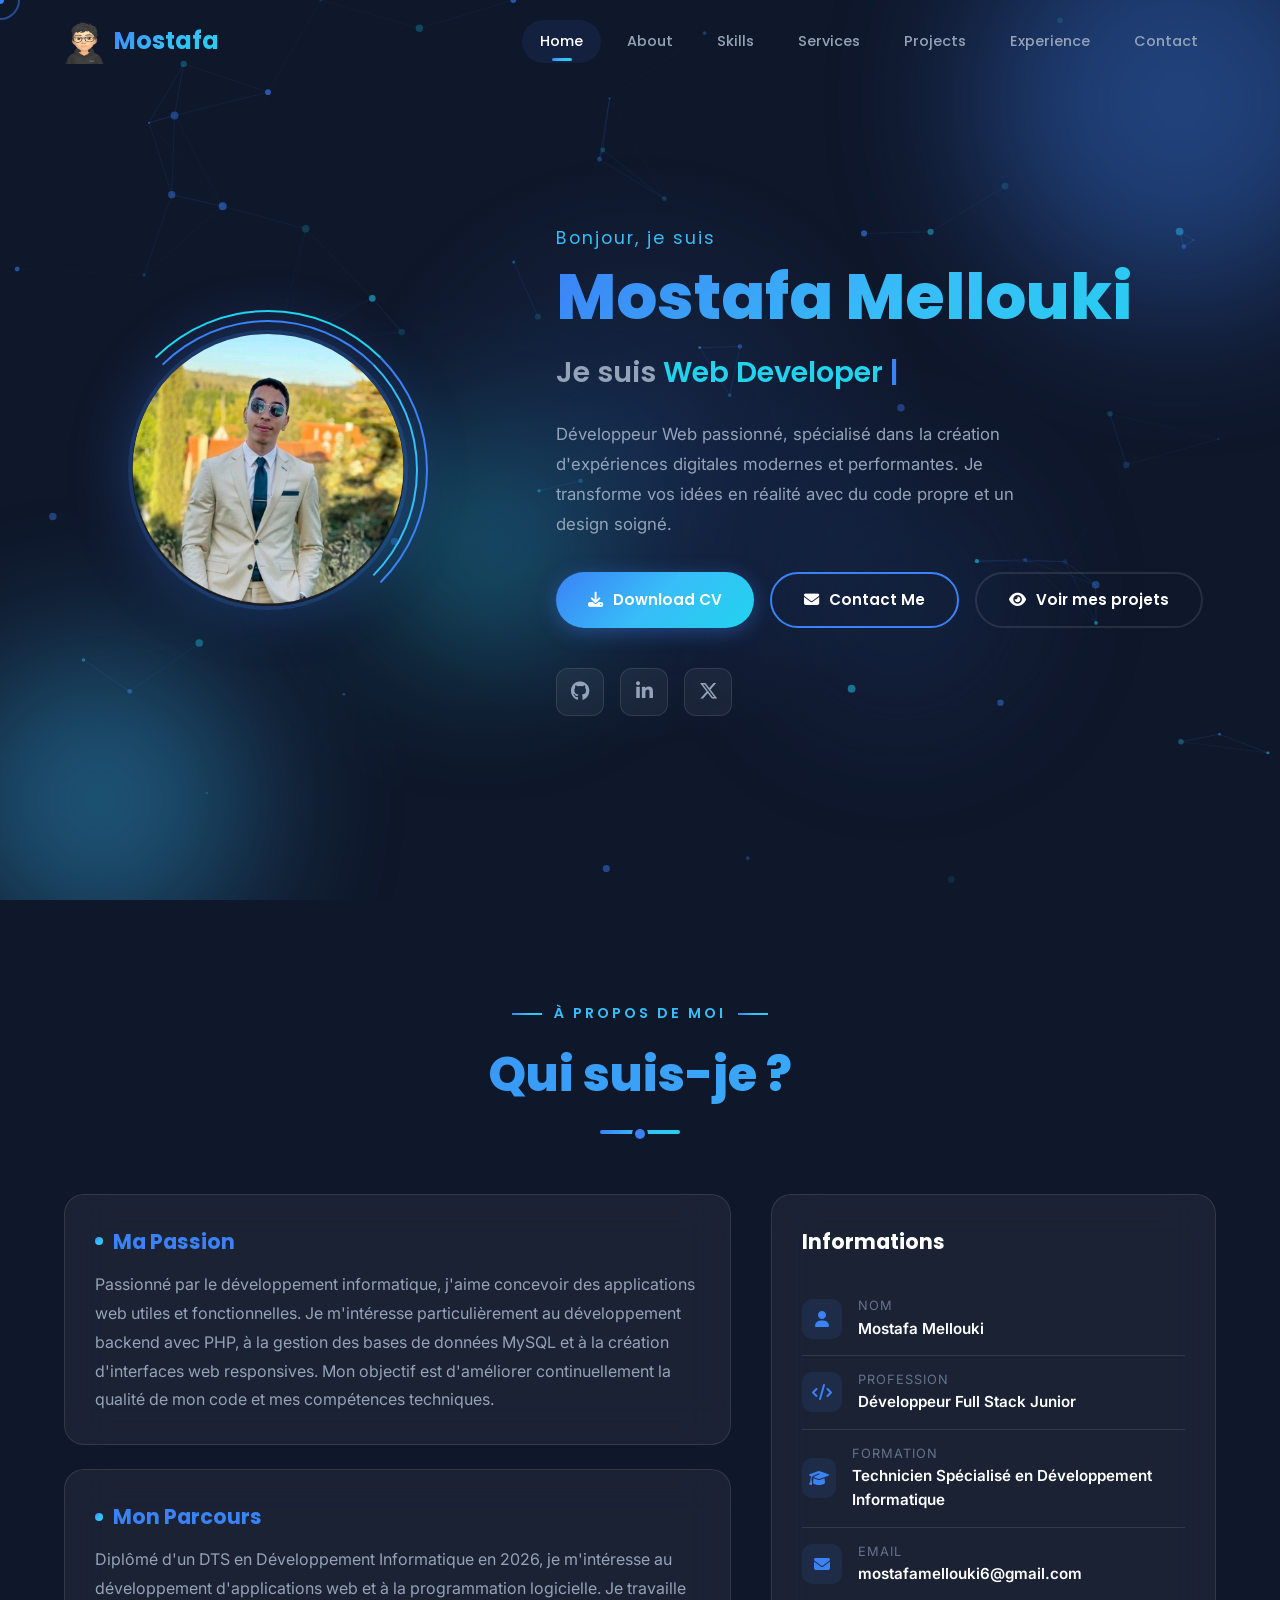
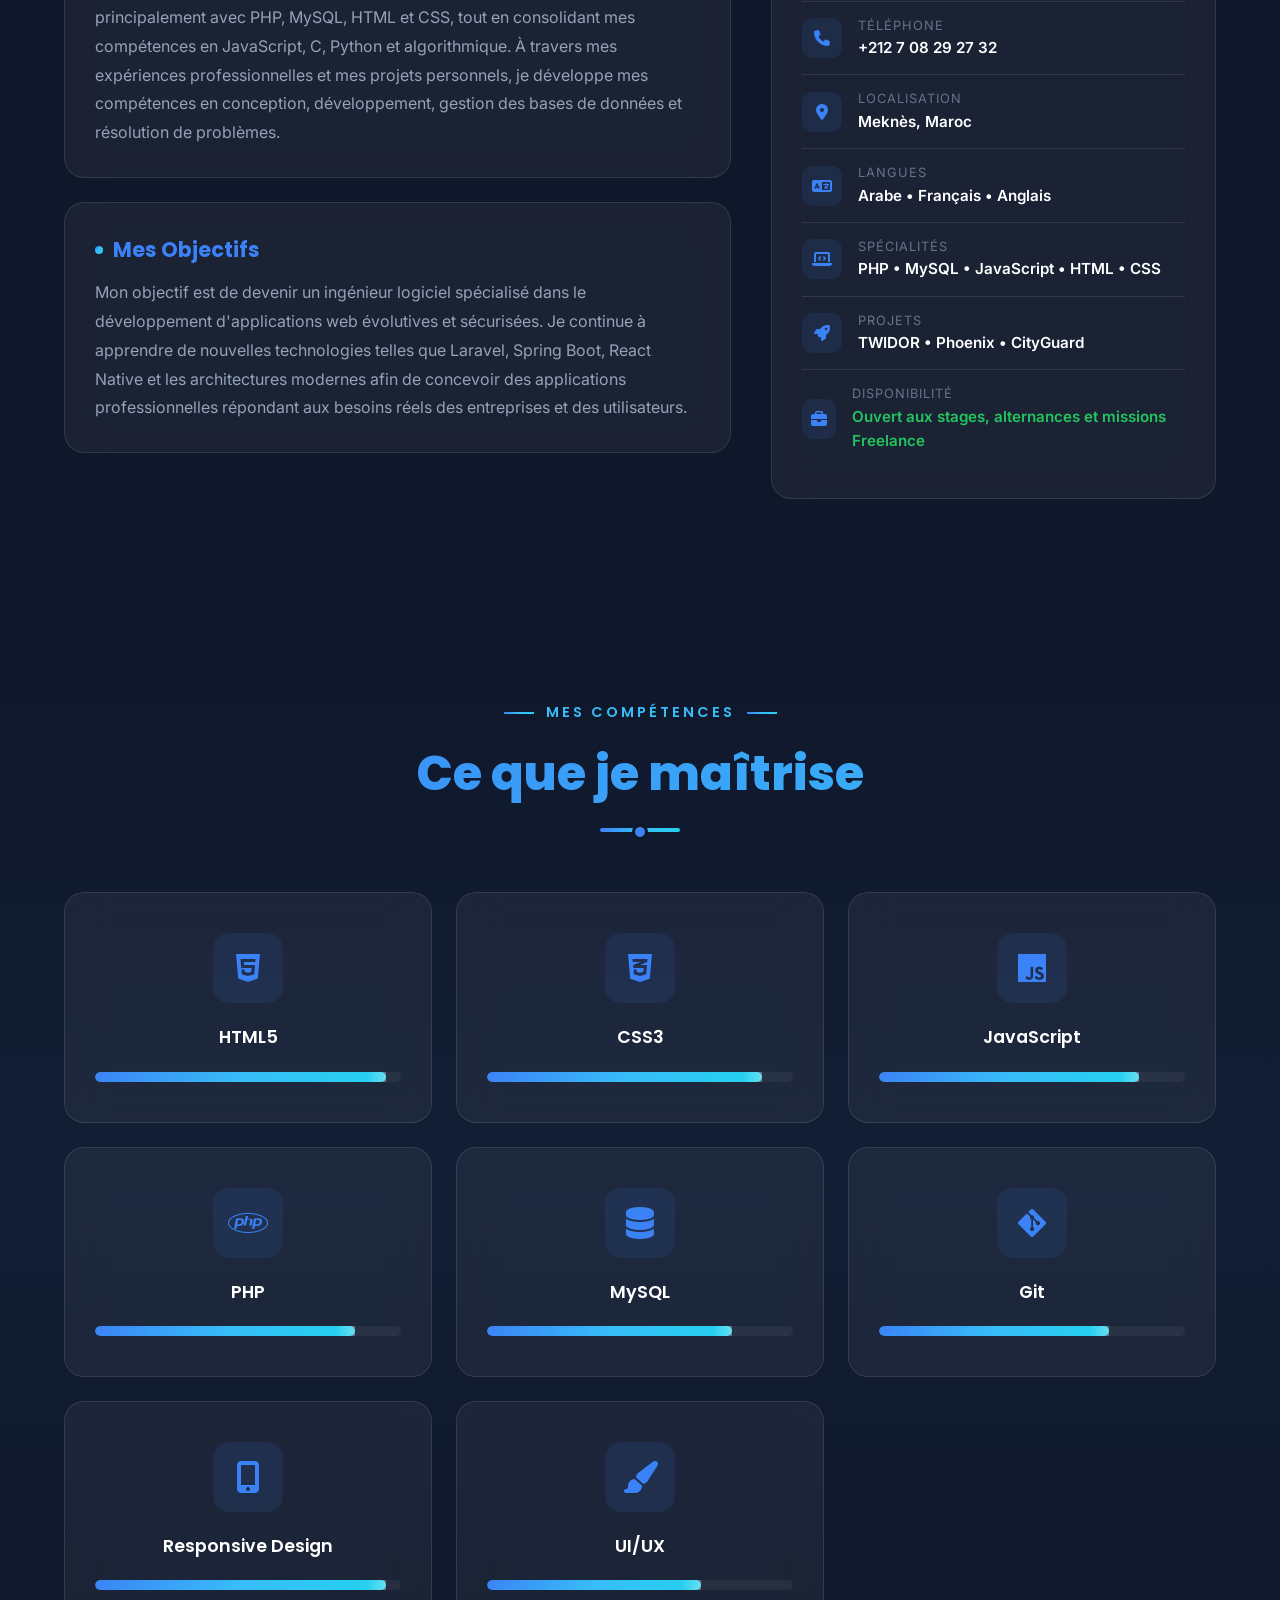
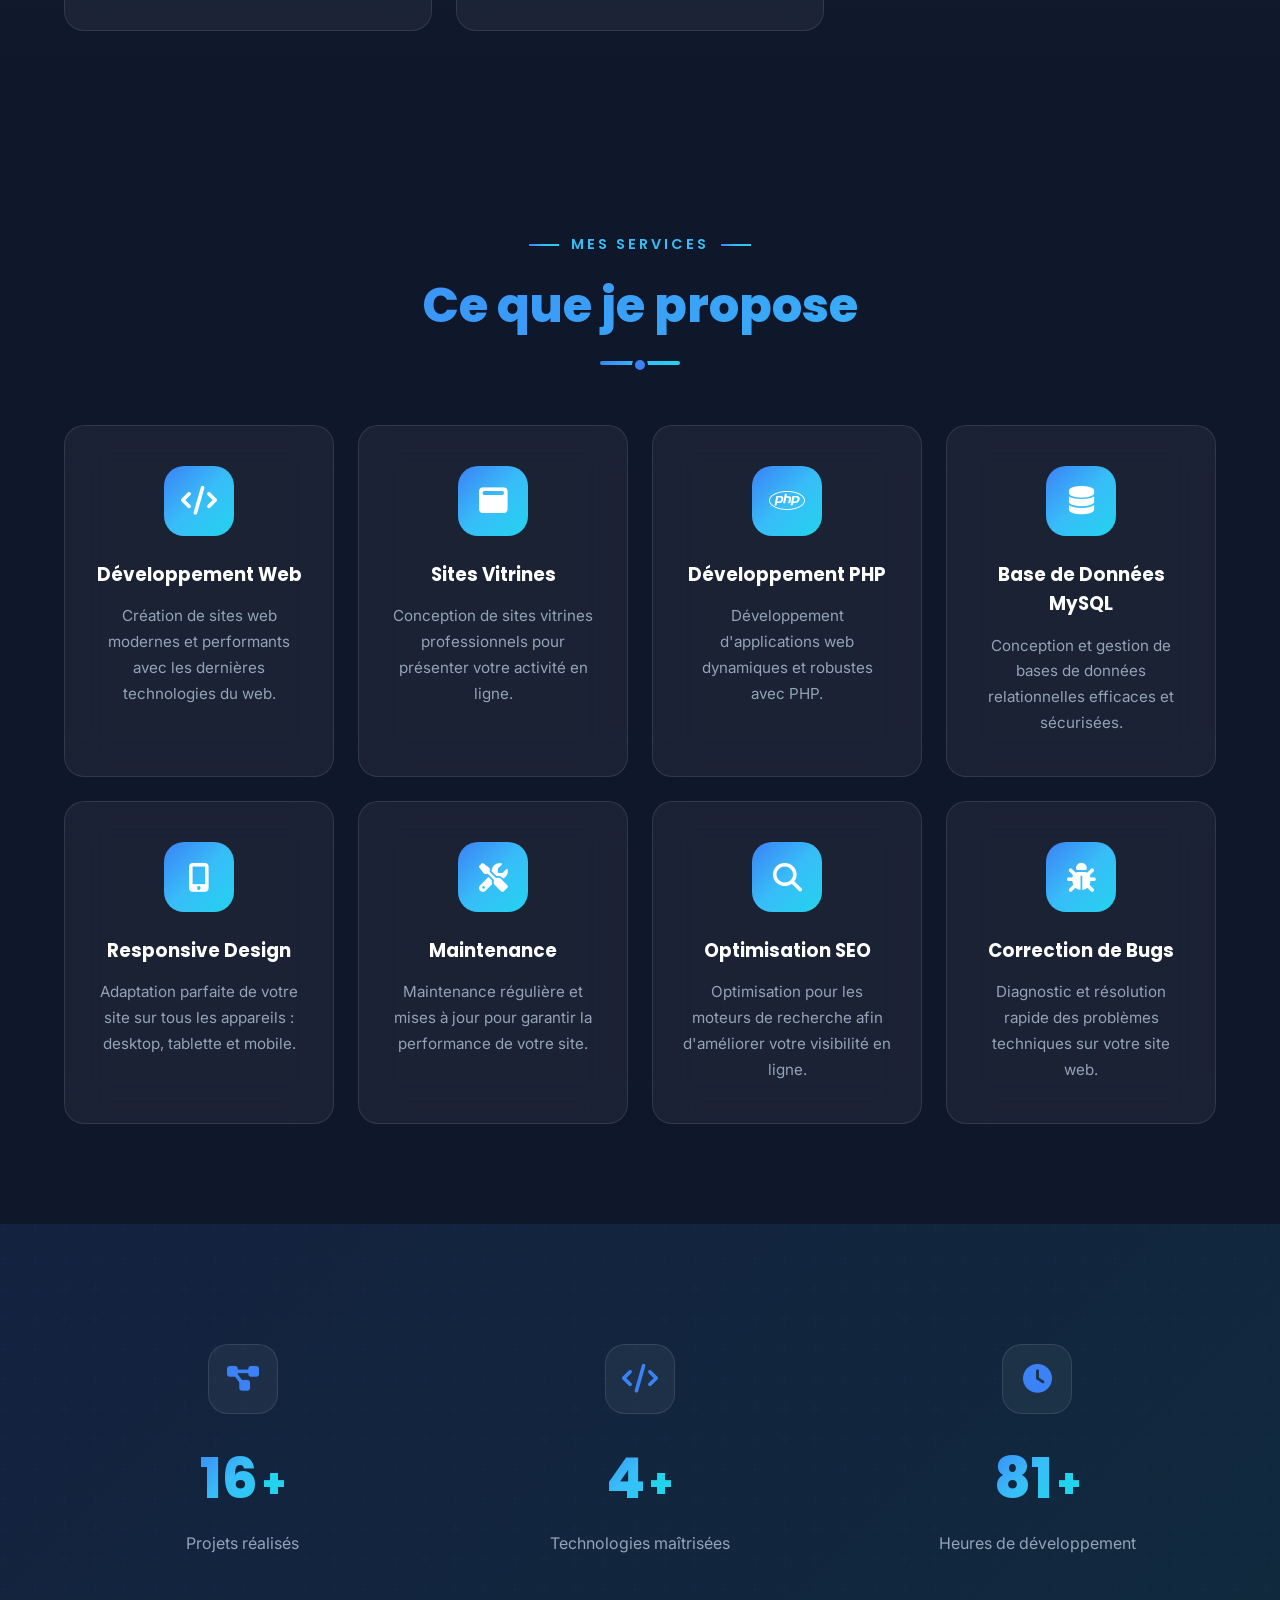
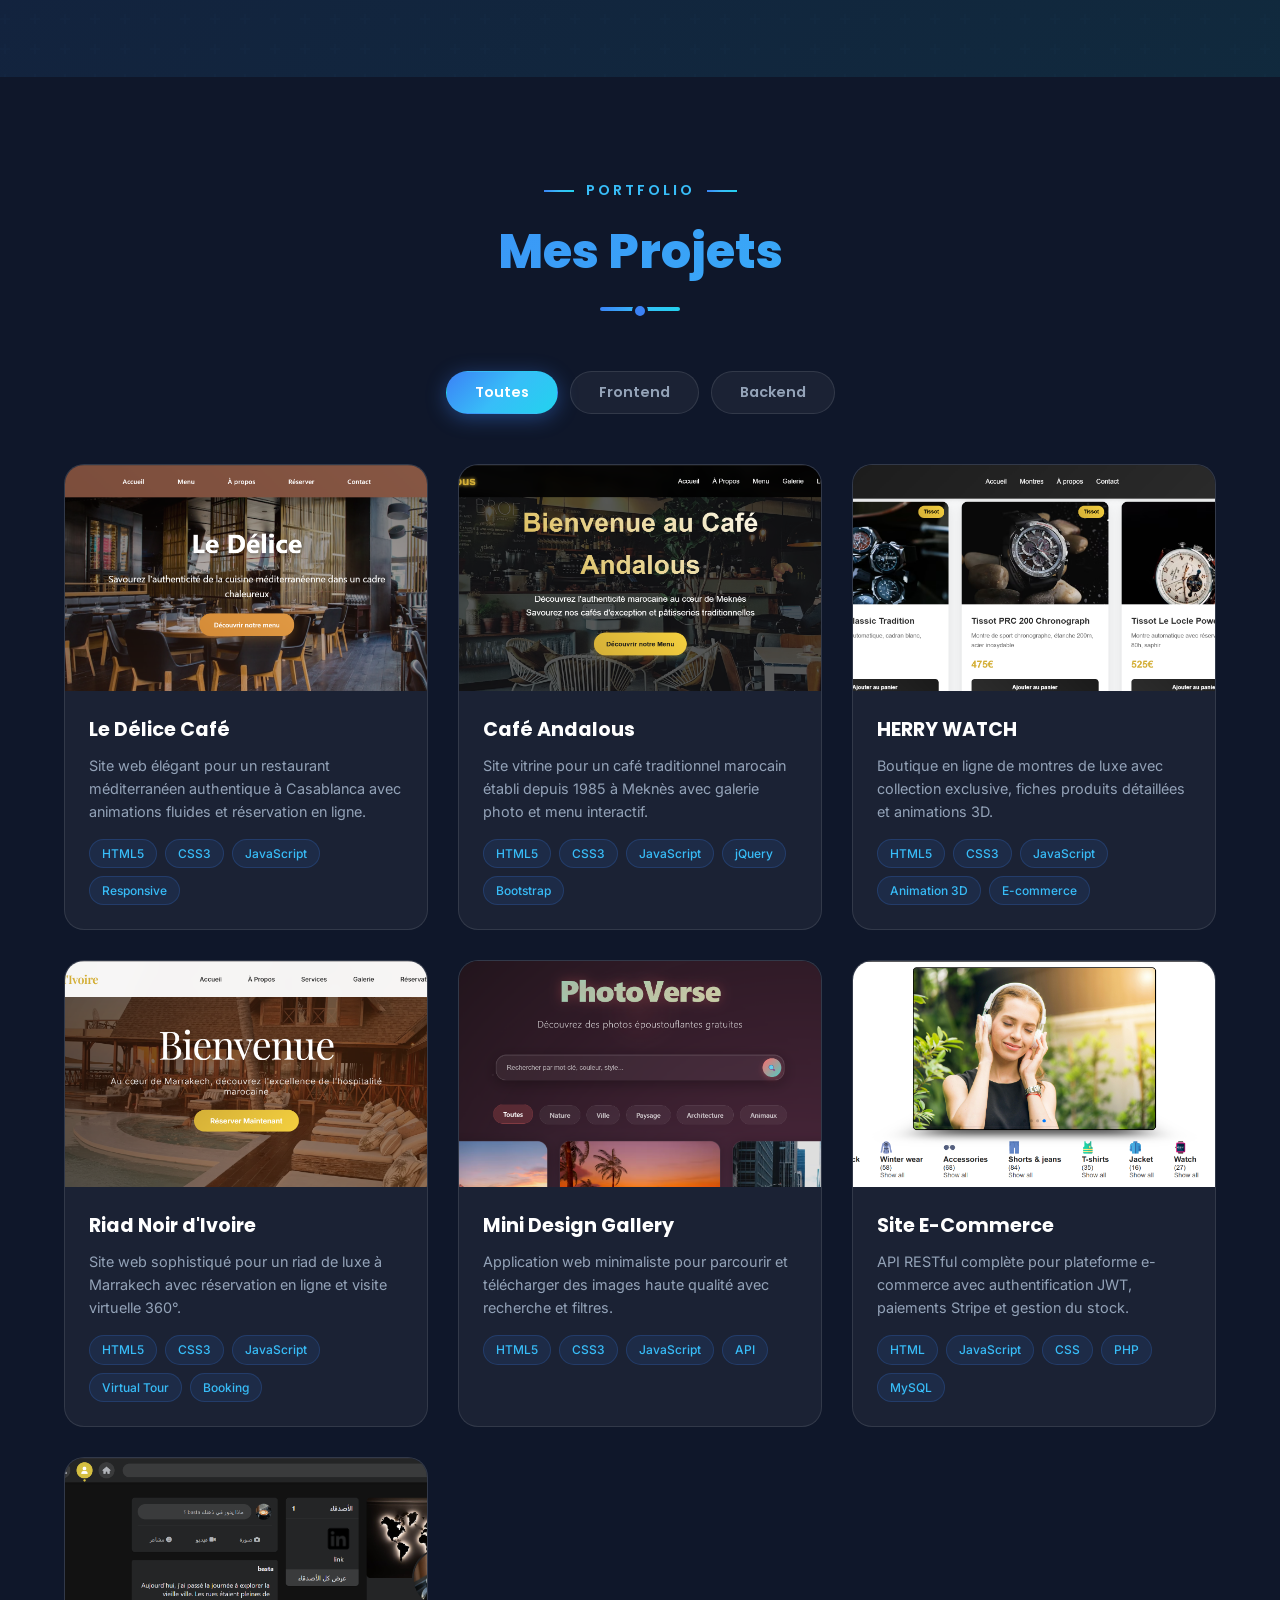
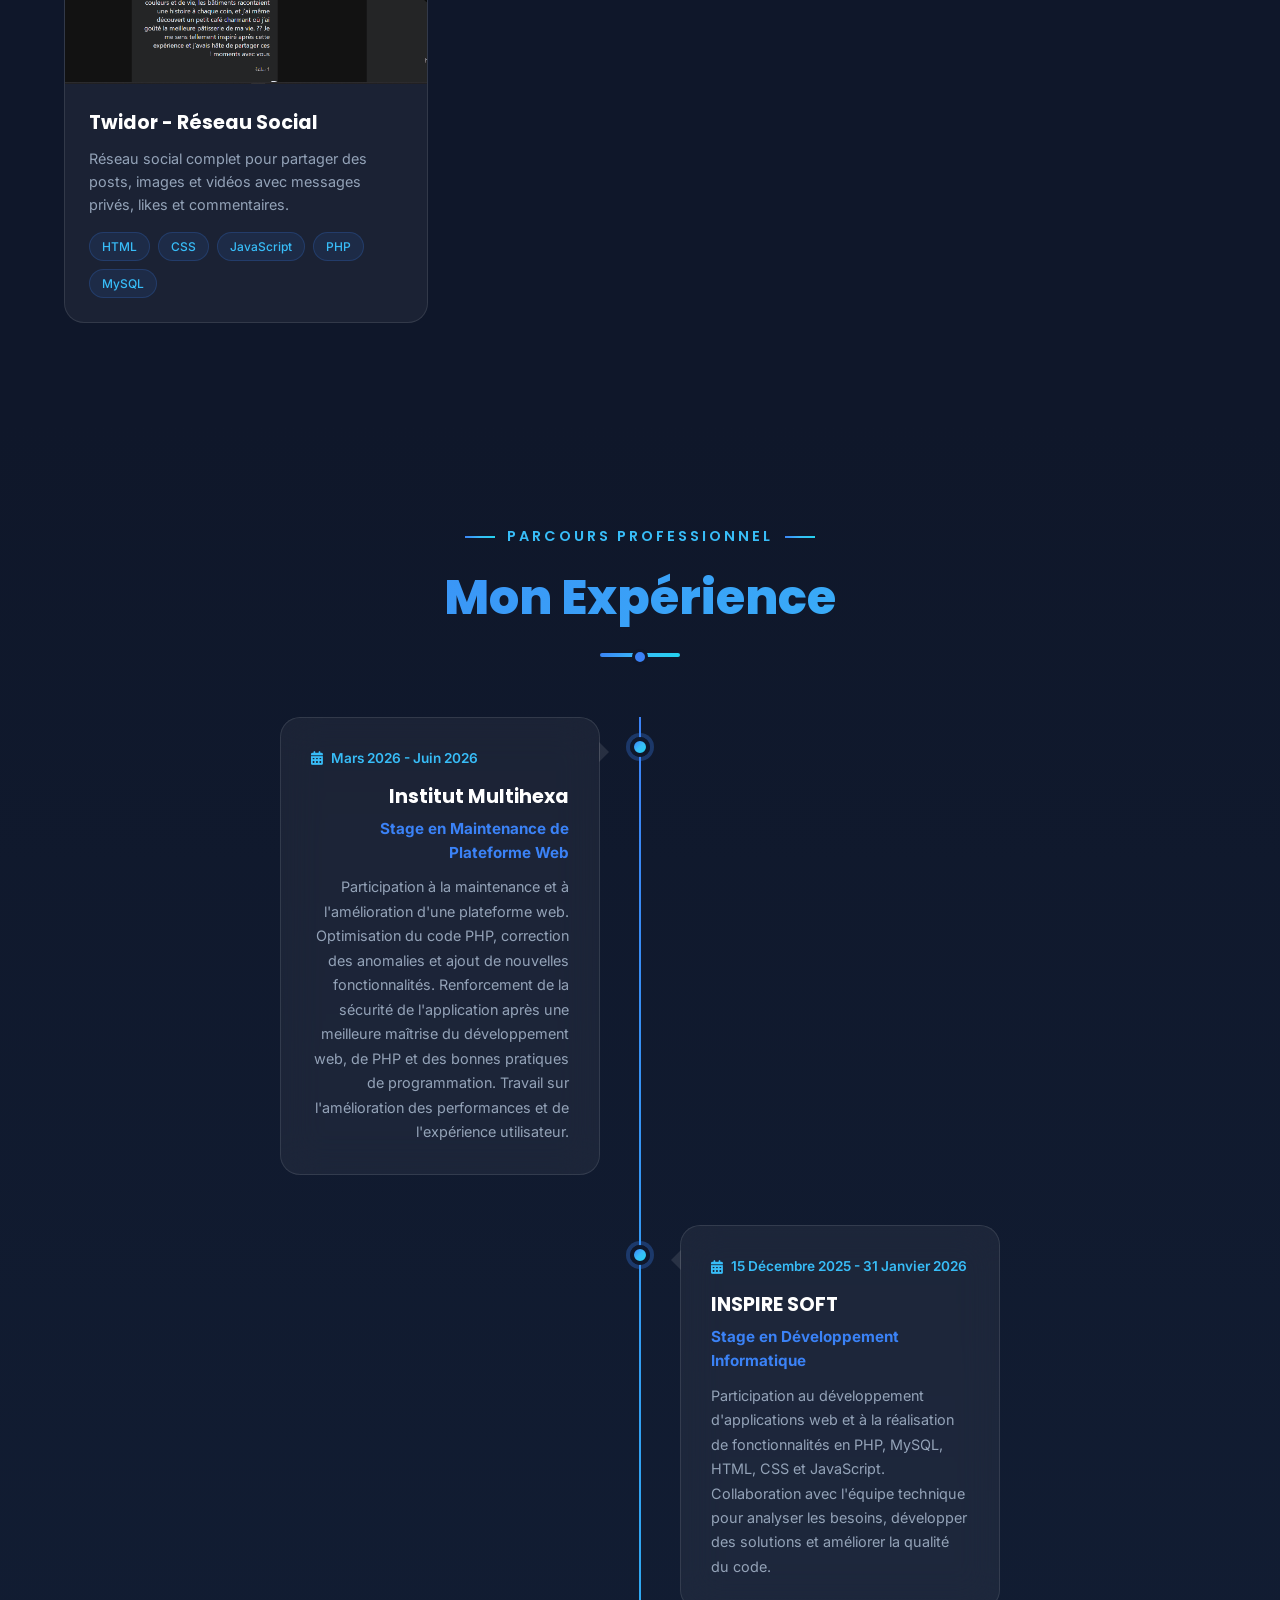
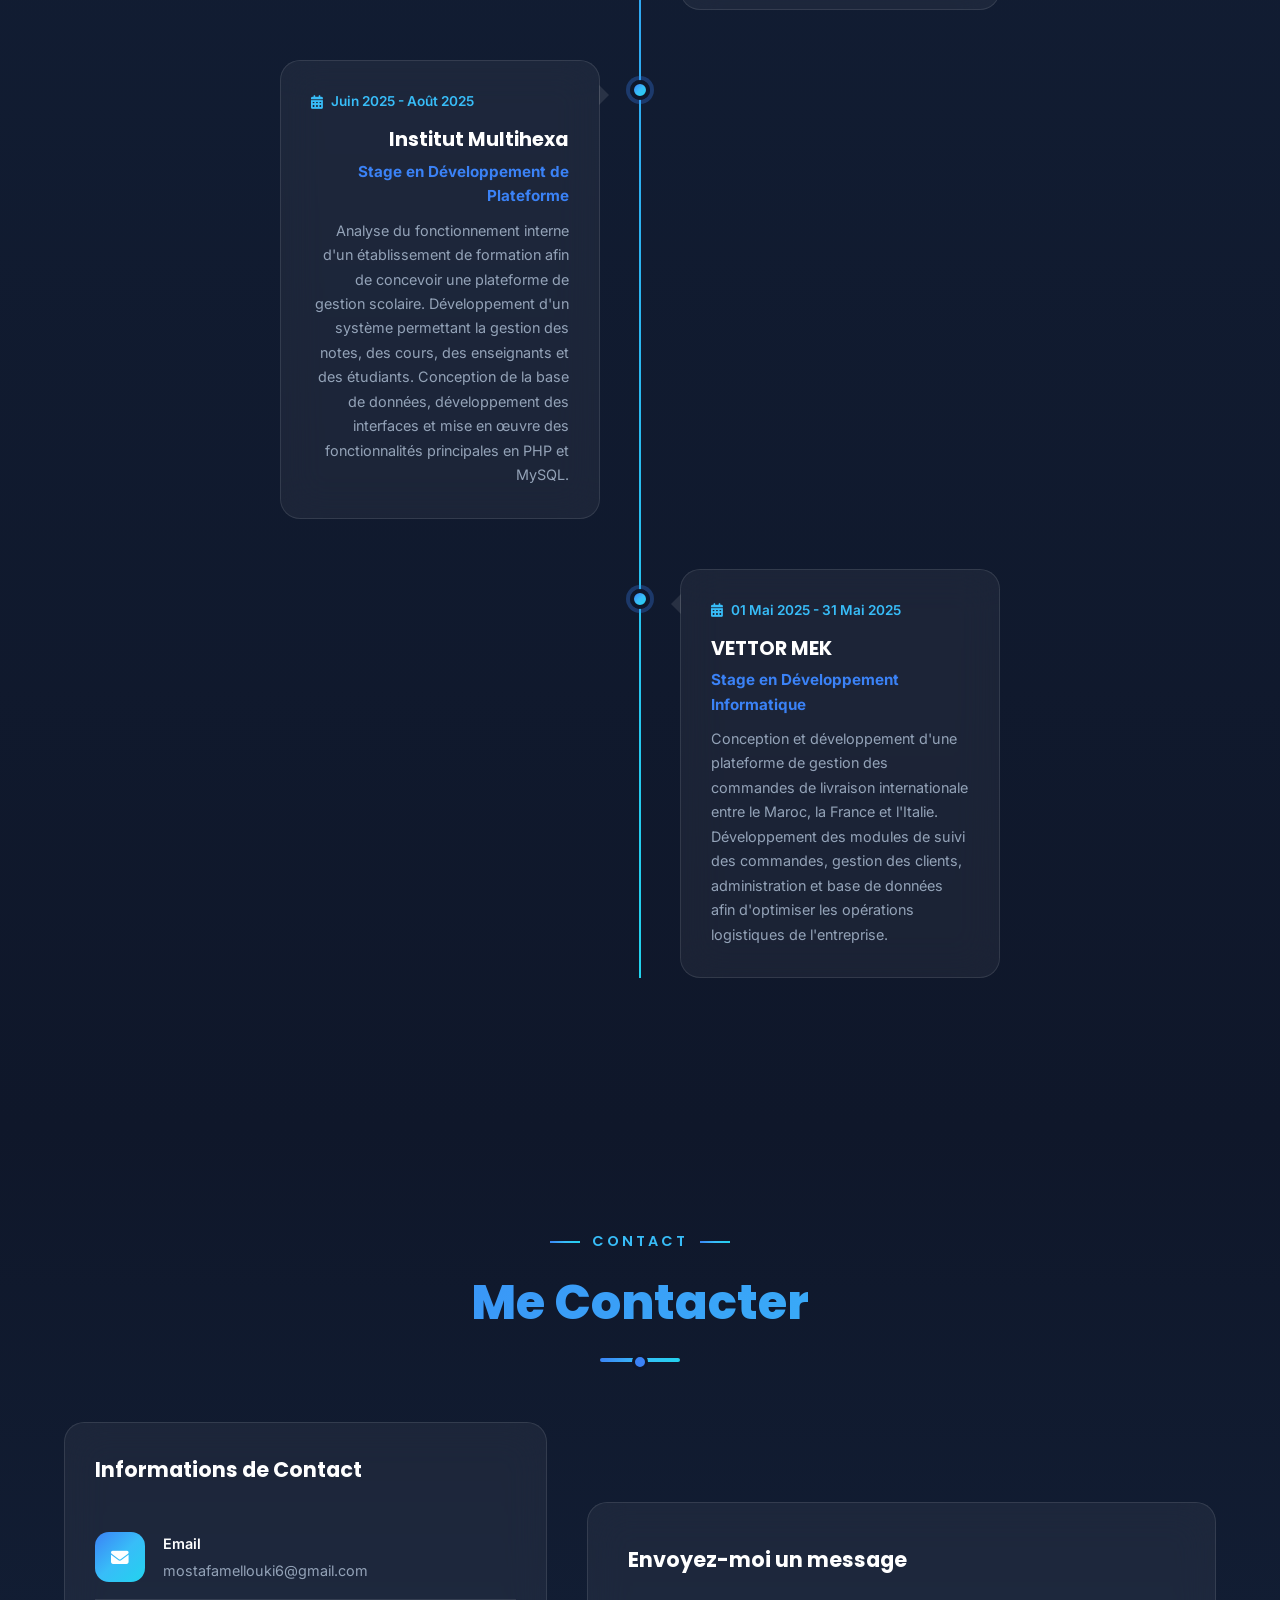
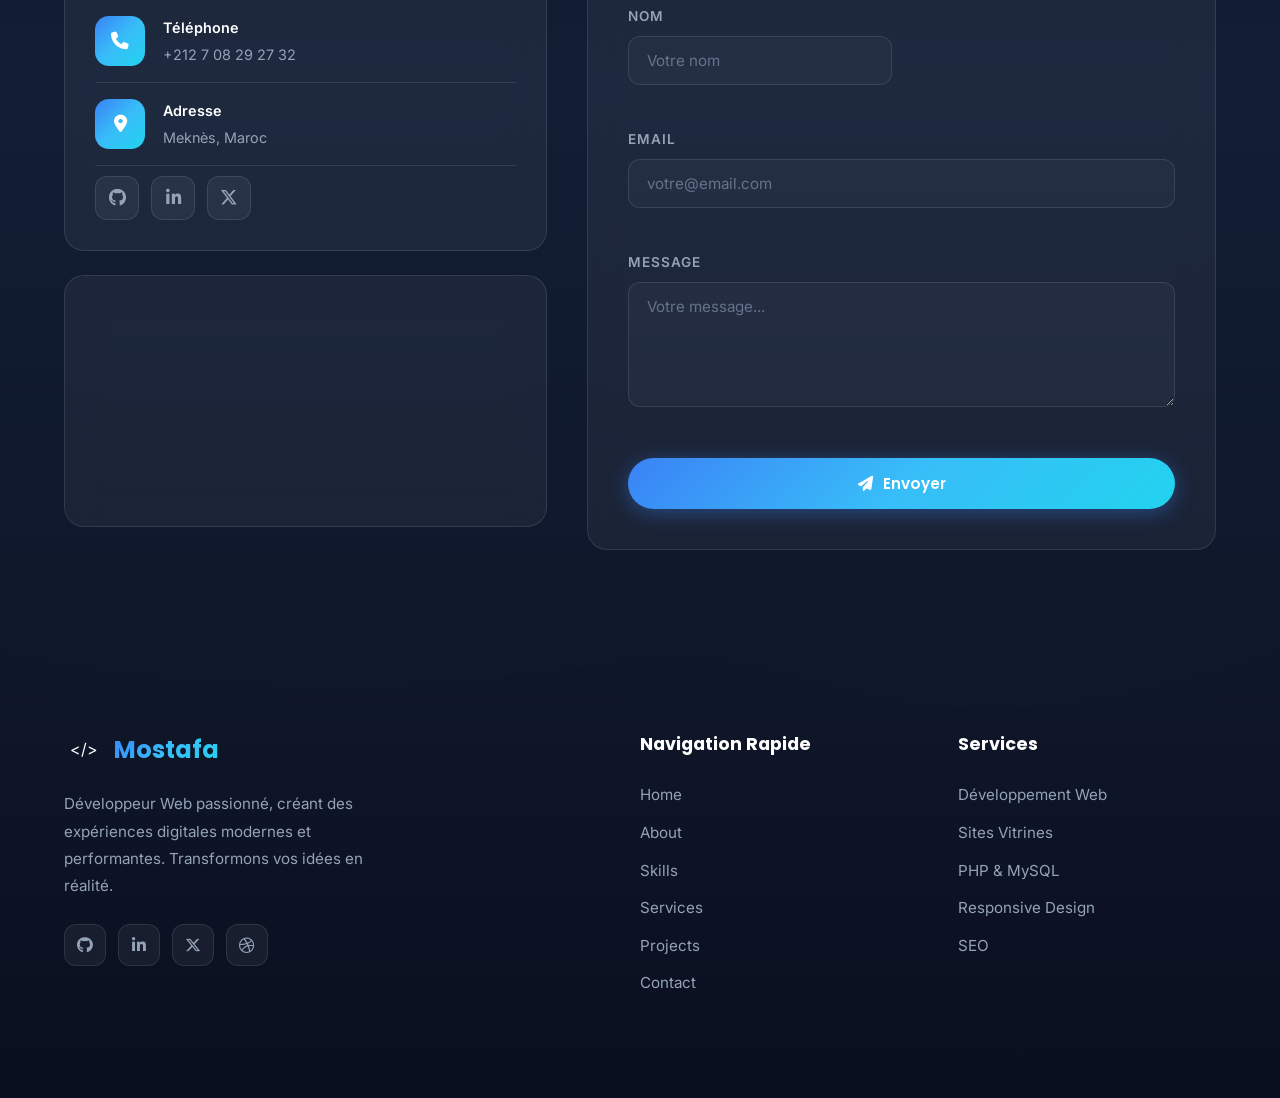
==== commit c97656e4: "update 2" ====
--- a/index.html
+++ b/index.html
@@ -110,7 +110,7 @@
                     <a href="https://github.com/PhoenixN1" class="social-link" aria-label="GitHub">
                         <i class="fab fa-github"></i>
                     </a>
-                    <a href="https://www.linkedin.com/in/mostafa-mellouki-25bb69280/" class="social-link"
+                    <a href="https://www.linkedin.com/in/mostafamellouki/" class="social-link"
                         aria-label="LinkedIn">
                         <i class="fab fa-linkedin-in"></i>
                     </a>
@@ -139,22 +139,28 @@
                     <div class="about-card glass-card">
                         <h3>Ma Passion</h3>
                         <p>
-                            Je suis un développeur Full Stack passionné par la création de solutions web modernes,
-                            performantes et utiles. J'aime transformer une idée en une application complète,
-                            depuis la conception de l'interface utilisateur jusqu'au développement du back-end,
-                            en accordant une attention particulière à la qualité du code, aux performances et à
-                            l'expérience utilisateur.
+                            Passionné par le développement informatique, j'aime
+                            concevoir des applications web utiles et fonctionnelles.
+                            Je m'intéresse particulièrement au développement backend
+                            avec PHP, à la gestion des bases de données MySQL et à
+                            la création d'interfaces web responsives. Mon objectif
+                            est d'améliorer continuellement la qualité de mon code
+                            et mes compétences techniques.
                         </p>
                     </div>
 
                     <div class="about-card glass-card">
                         <h3>Mon Parcours</h3>
                         <p>
-                            Actuellement étudiant en deuxième année de Développement Informatique, j'ai acquis
-                            une solide expérience grâce à plusieurs stages professionnels où j'ai participé au
-                            développement de plateformes de gestion, à la maintenance d'applications web et à
-                            l'amélioration de leur sécurité. En parallèle, je développe régulièrement des projets
-                            personnels afin d'approfondir mes compétences en développement Full Stack.
+                            Diplômé d'un DTS en Développement Informatique en 2026,
+                            je m'intéresse au développement d'applications web et
+                            à la programmation logicielle. Je travaille principalement
+                            avec PHP, MySQL, HTML et CSS, tout en consolidant mes
+                            compétences en JavaScript, C, Python et algorithmique.
+                            À travers mes expériences professionnelles et mes projets
+                            personnels, je développe mes compétences en conception,
+                            développement, gestion des bases de données et résolution
+                            de problèmes.
                         </p>
                     </div>
 
@@ -371,6 +377,53 @@
                         </div>
                     </div>
                 </div>
+                <!-- <div class="skill-card glass-card">
+                    <div class="skill-icon">
+                        <i class="fab fa-php"></i>
+                    </div>
+                    <h3>Backend</h3>
+                    <p>PHP, POO, MVC, PDO, sessions et authentification</p>
+                </div>
+
+                <div class="skill-card glass-card">
+                    <div class="skill-icon">
+                        <i class="fas fa-database"></i>
+                    </div>
+                    <h3>Base de données</h3>
+                    <p>MySQL, SQL, modélisation et optimisation des requêtes</p>
+                </div>
+
+                <div class="skill-card glass-card">
+                    <div class="skill-icon">
+                        <i class="fab fa-html5"></i>
+                    </div>
+                    <h3>Frontend</h3>
+                    <p>HTML5, CSS3, JavaScript (bases), Bootstrap et Responsive Design</p>
+                </div>
+
+                <div class="skill-card glass-card">
+                    <div class="skill-icon">
+                        <i class="fas fa-map-marked-alt"></i>
+                    </div>
+                    <h3>Bibliothèques</h3>
+                    <p>Leaflet.js, TCPDF, PHPMailer et Swiper.js</p>
+                </div>
+
+                <div class="skill-card glass-card">
+                    <div class="skill-icon">
+                        <i class="fab fa-git-alt"></i>
+                    </div>
+                    <h3>Outils</h3>
+                    <p>Git, GitHub, VS Code, XAMPP et phpMyAdmin</p>
+                </div>
+
+                <div class="skill-card glass-card">
+                    <div class="skill-icon">
+                        <i class="fas fa-code-branch"></i>
+                    </div>
+                    <h3>Méthodes</h3>
+                    <p>Analyse des besoins, débogage, tests, UML et notions d'Agile</p>
+                </div> -->
             </div>
         </div>
     </section>
@@ -861,7 +914,7 @@
                                 aria-label="GitHub">
                                 <i class="fab fa-github"></i>
                             </a>
-                            <a href="https://www.linkedin.com/in/mostafa-mellouki-25bb69280/" target="_blank"
+                            <a href="https://www.linkedin.com/in/mostafamellouki/" target="_blank"
                                 class="contact-social-link" aria-label="LinkedIn">
                                 <i class="fab fa-linkedin-in"></i>
                             </a>
@@ -951,7 +1004,7 @@
                         <a href="https://github.com/PhoenixN1" class="footer-social-link" aria-label="GitHub">
                             <i class="fab fa-github"></i>
                         </a>
-                        <a href="https://www.linkedin.com/in/mostafa-mellouki-25bb69280/" class="footer-social-link"
+                        <a href="https://www.linkedin.com/in/mostafamellouki/" class="footer-social-link"
                             aria-label="LinkedIn">
                             <i class="fab fa-linkedin-in"></i>
                         </a>
